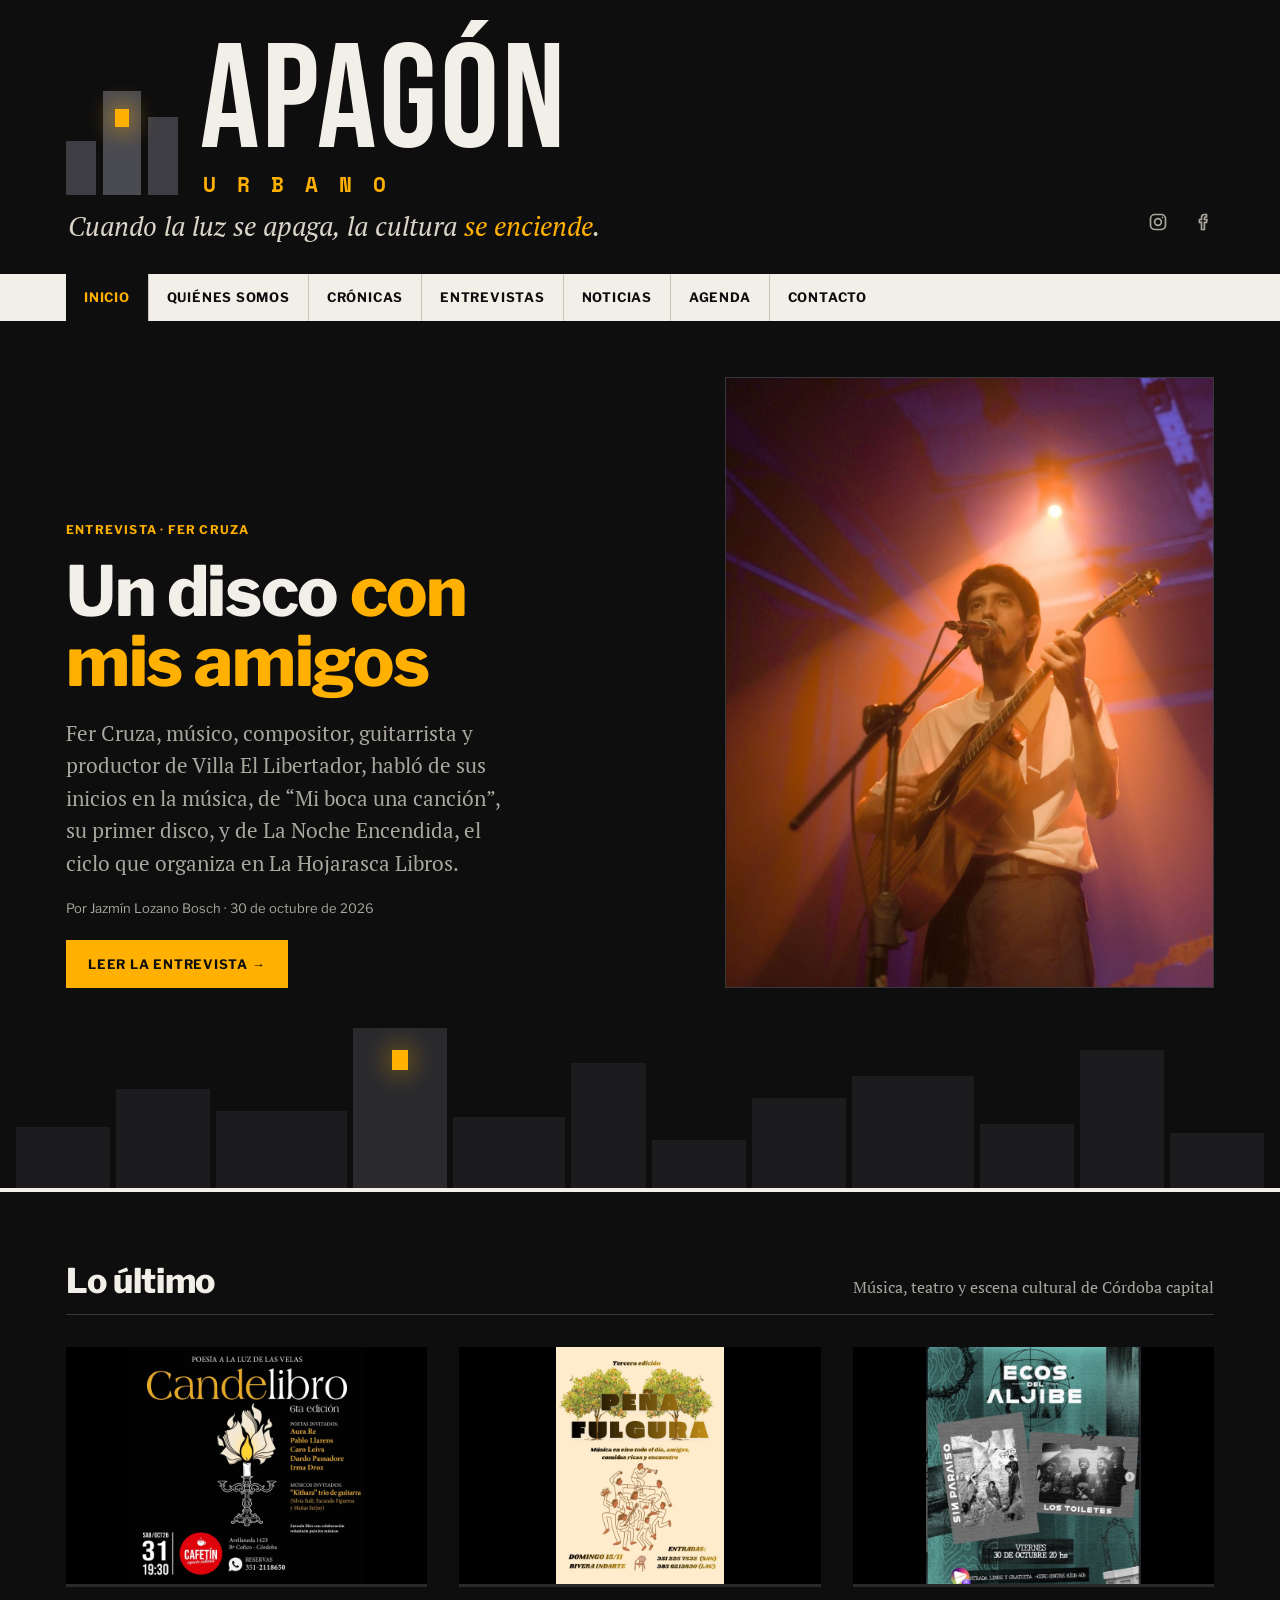
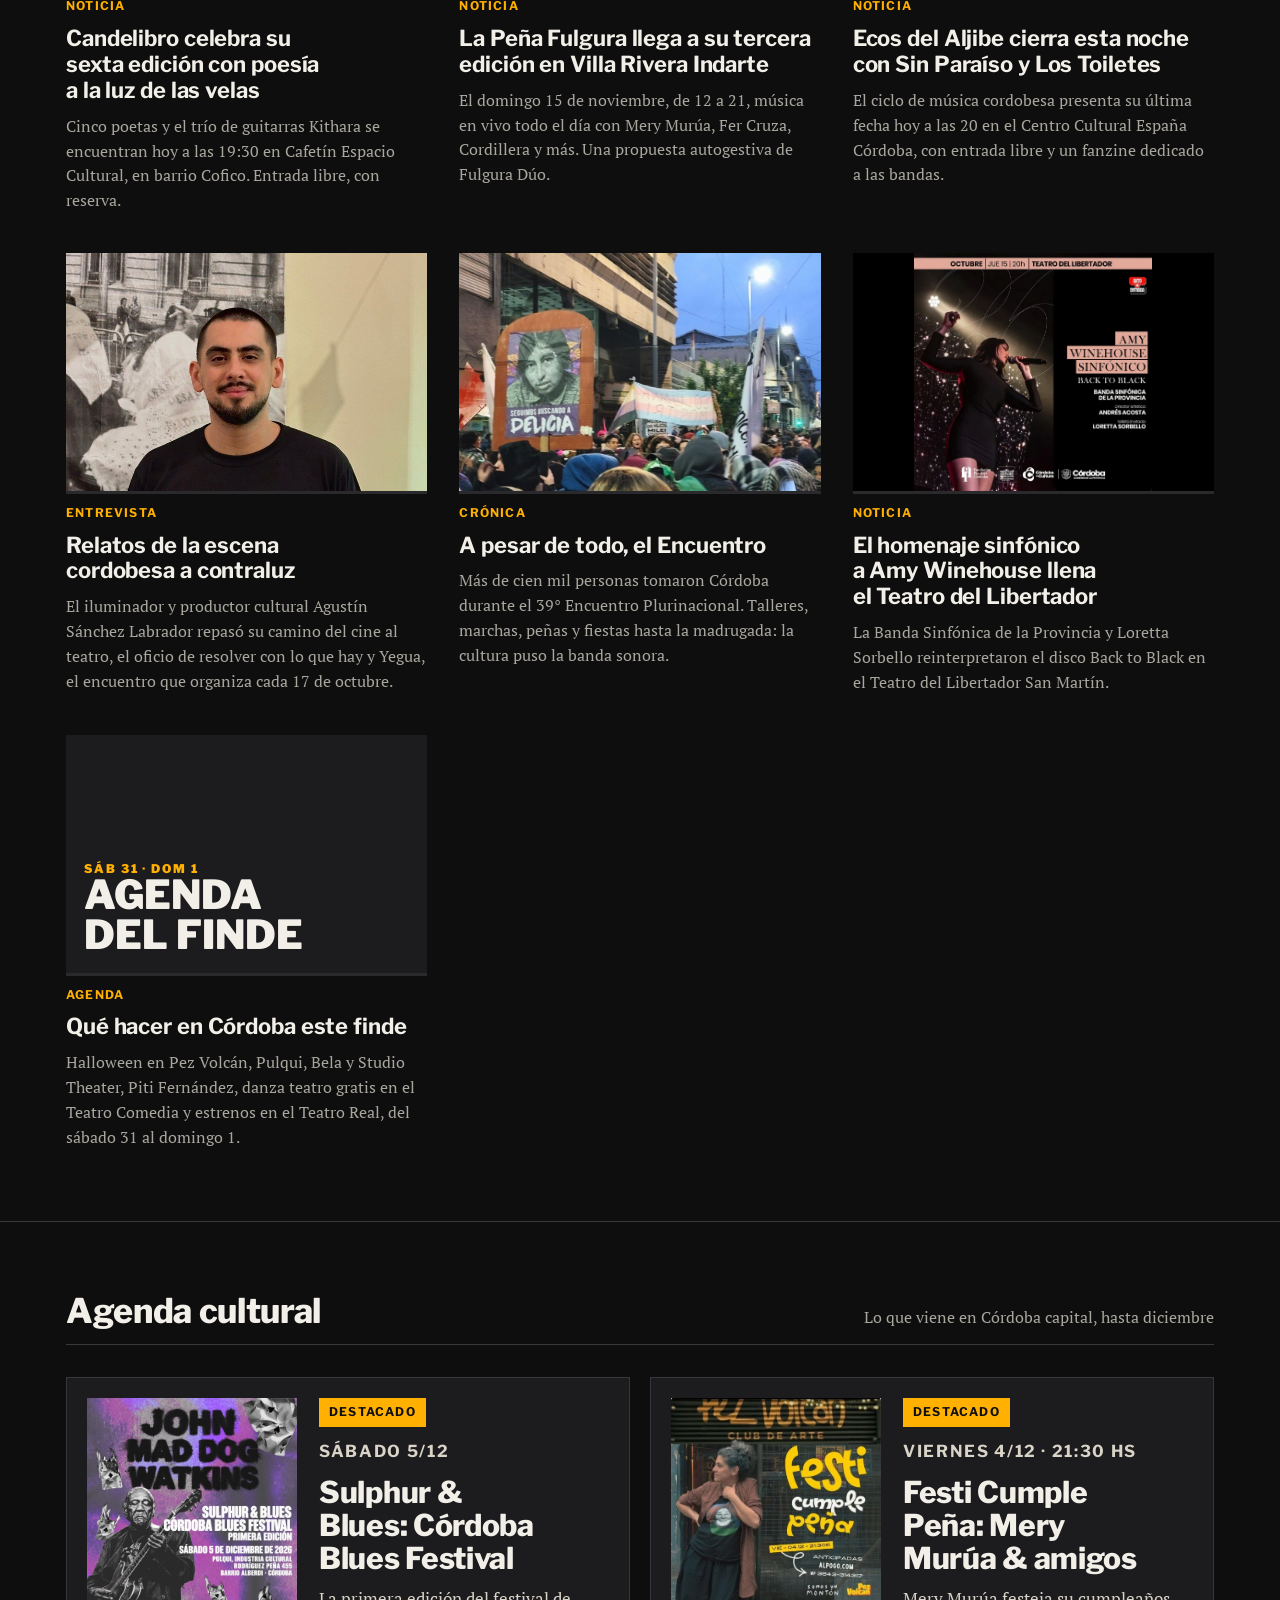
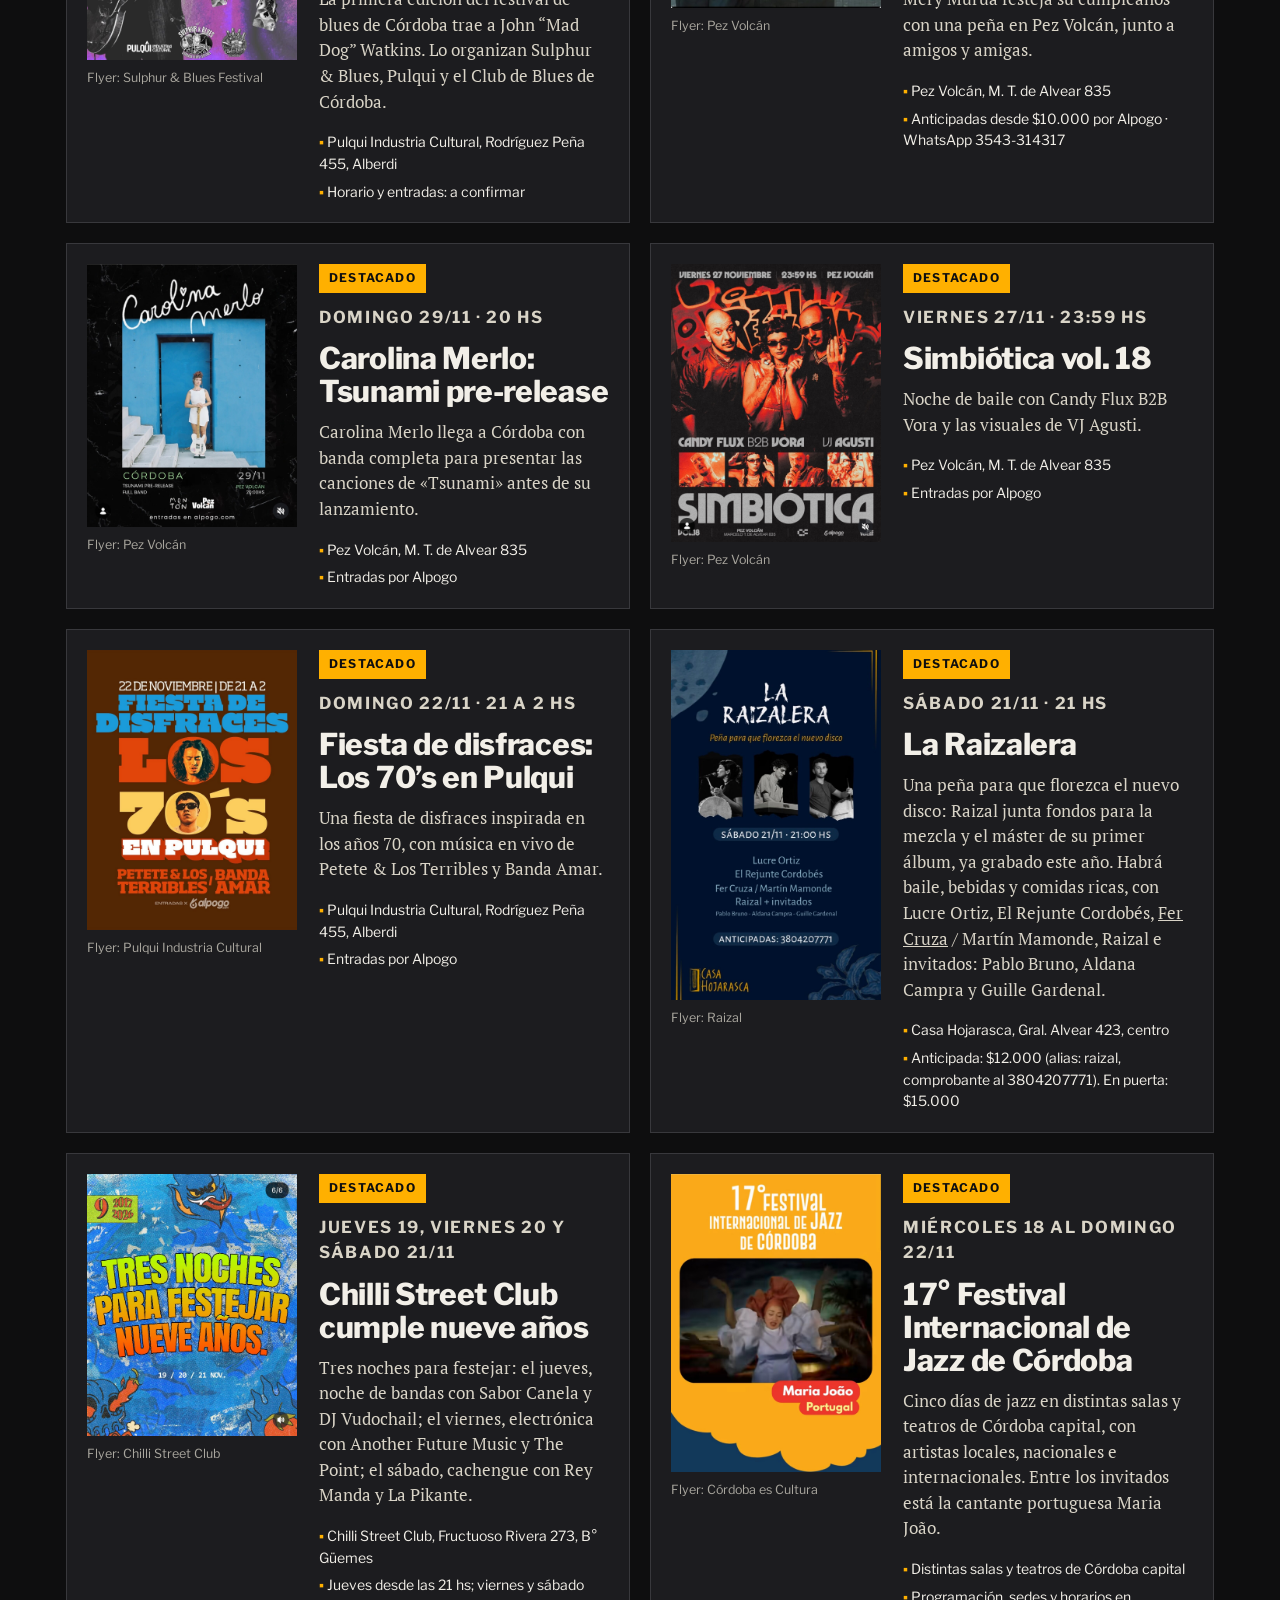
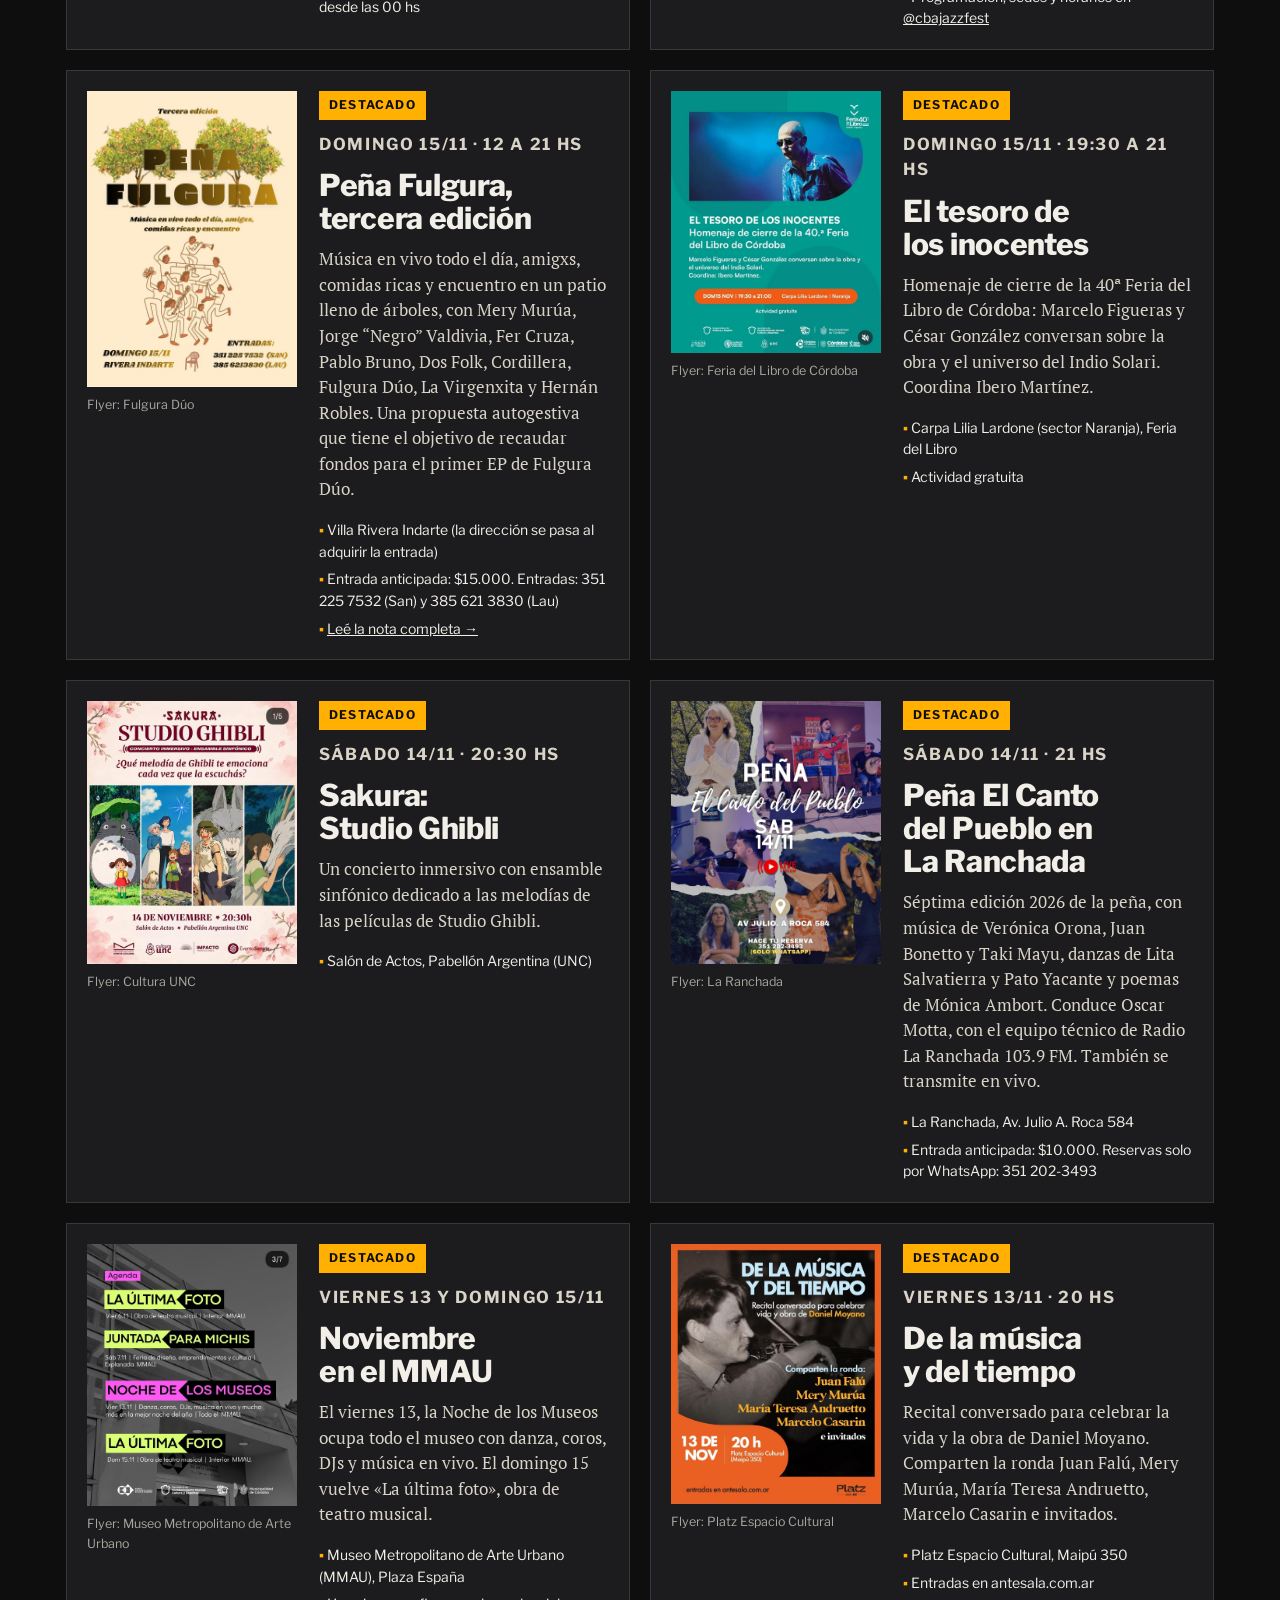
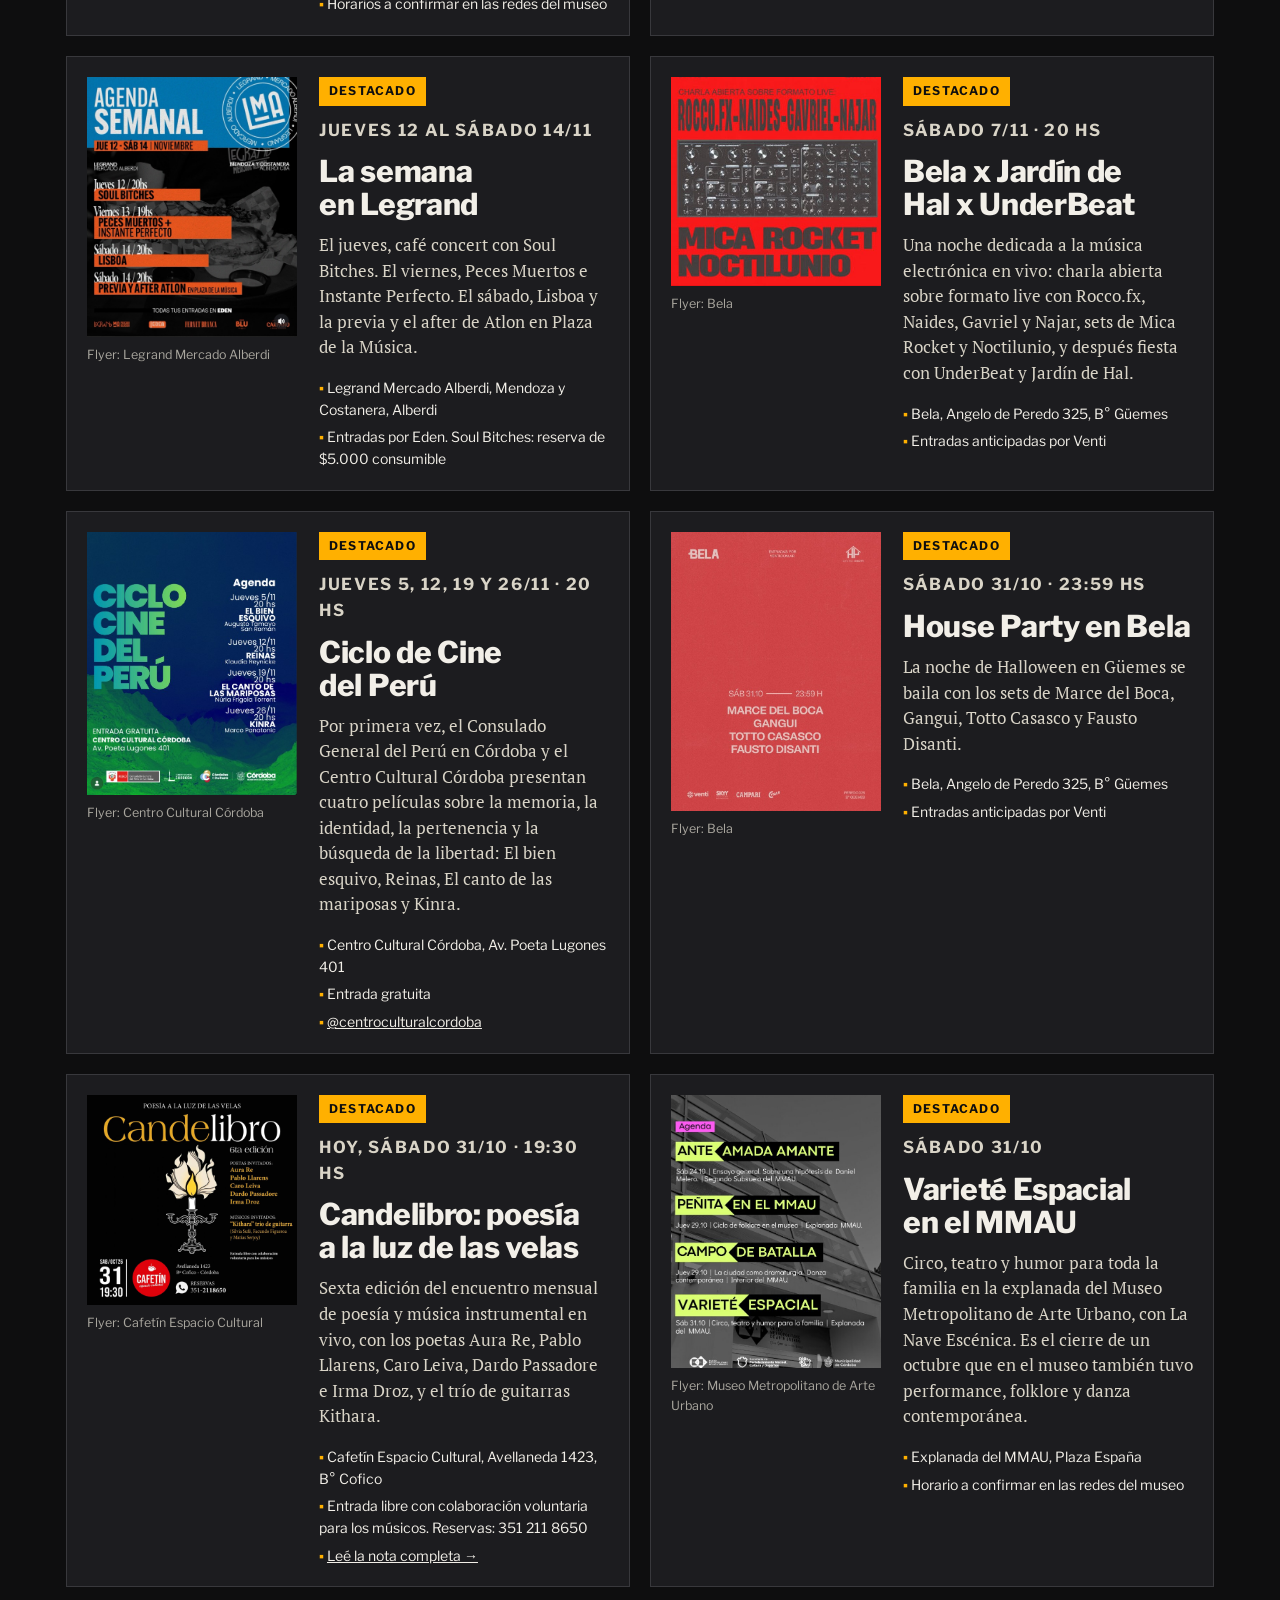
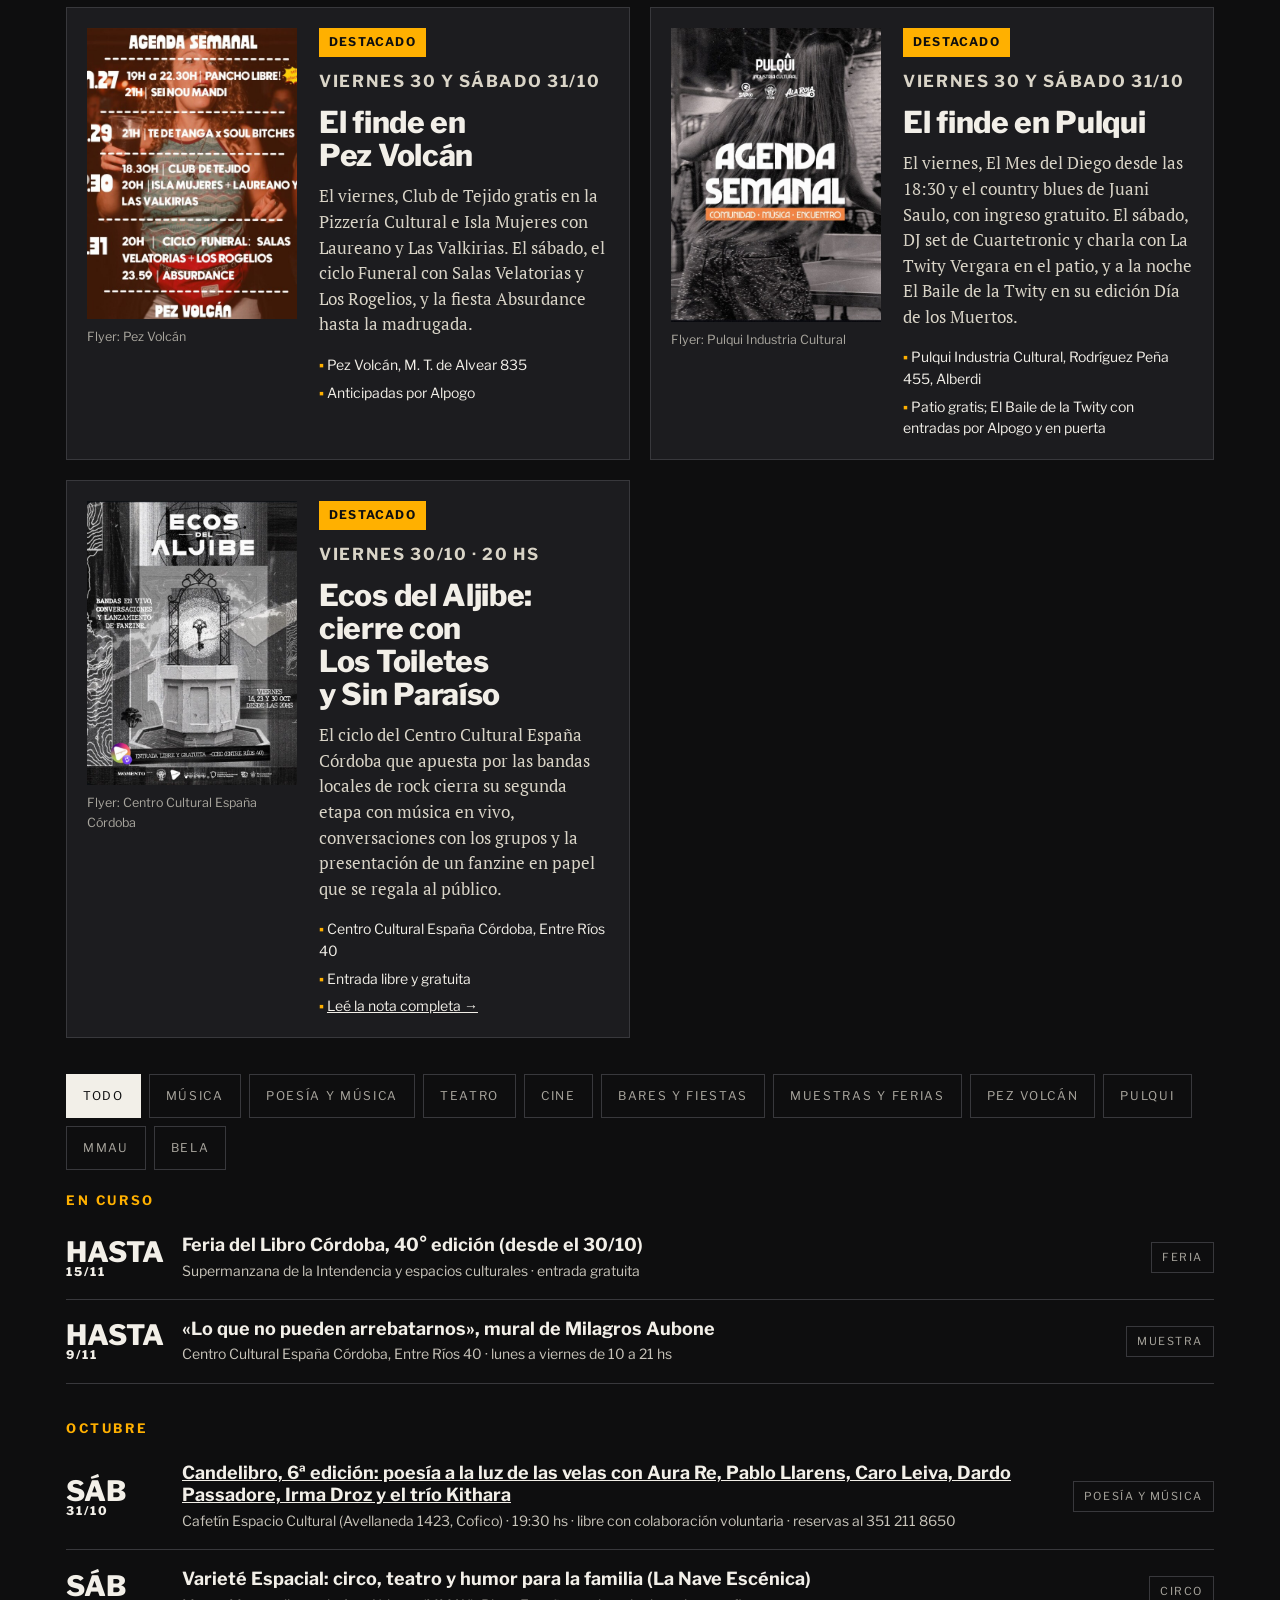
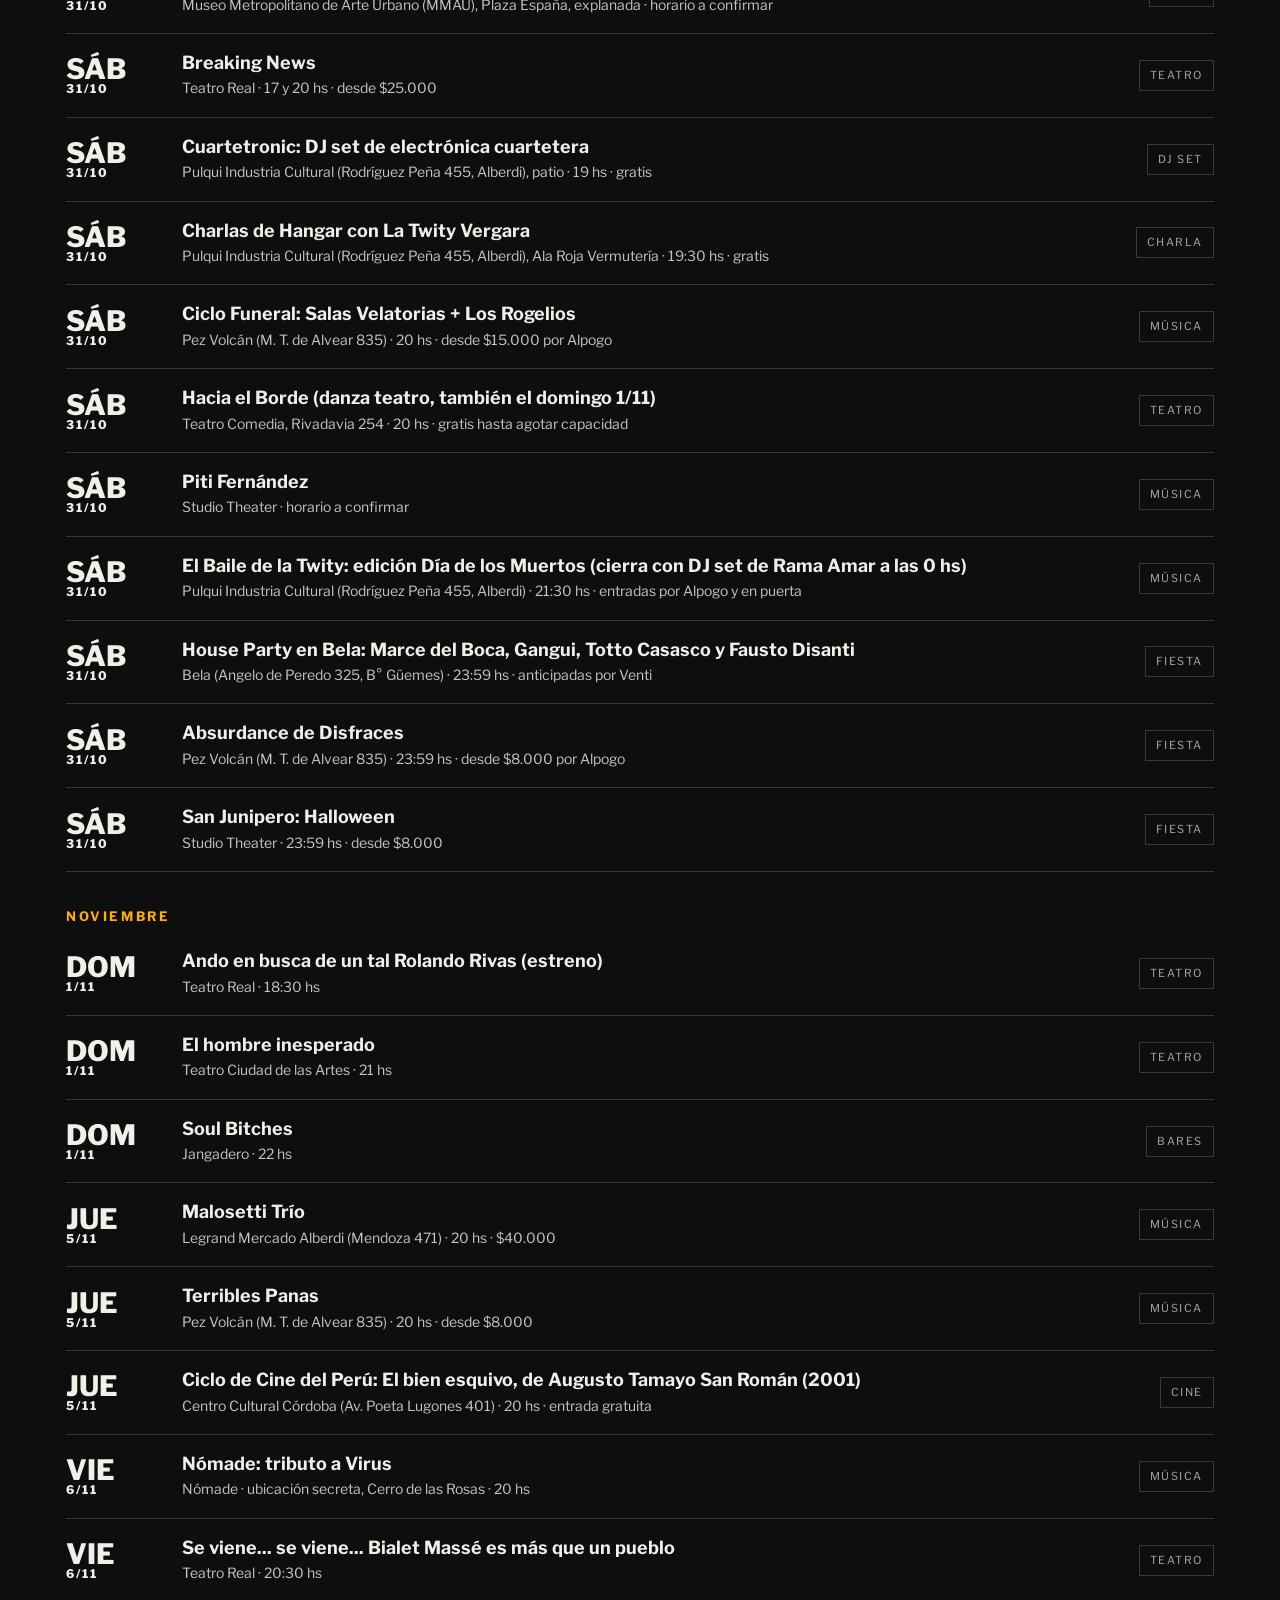
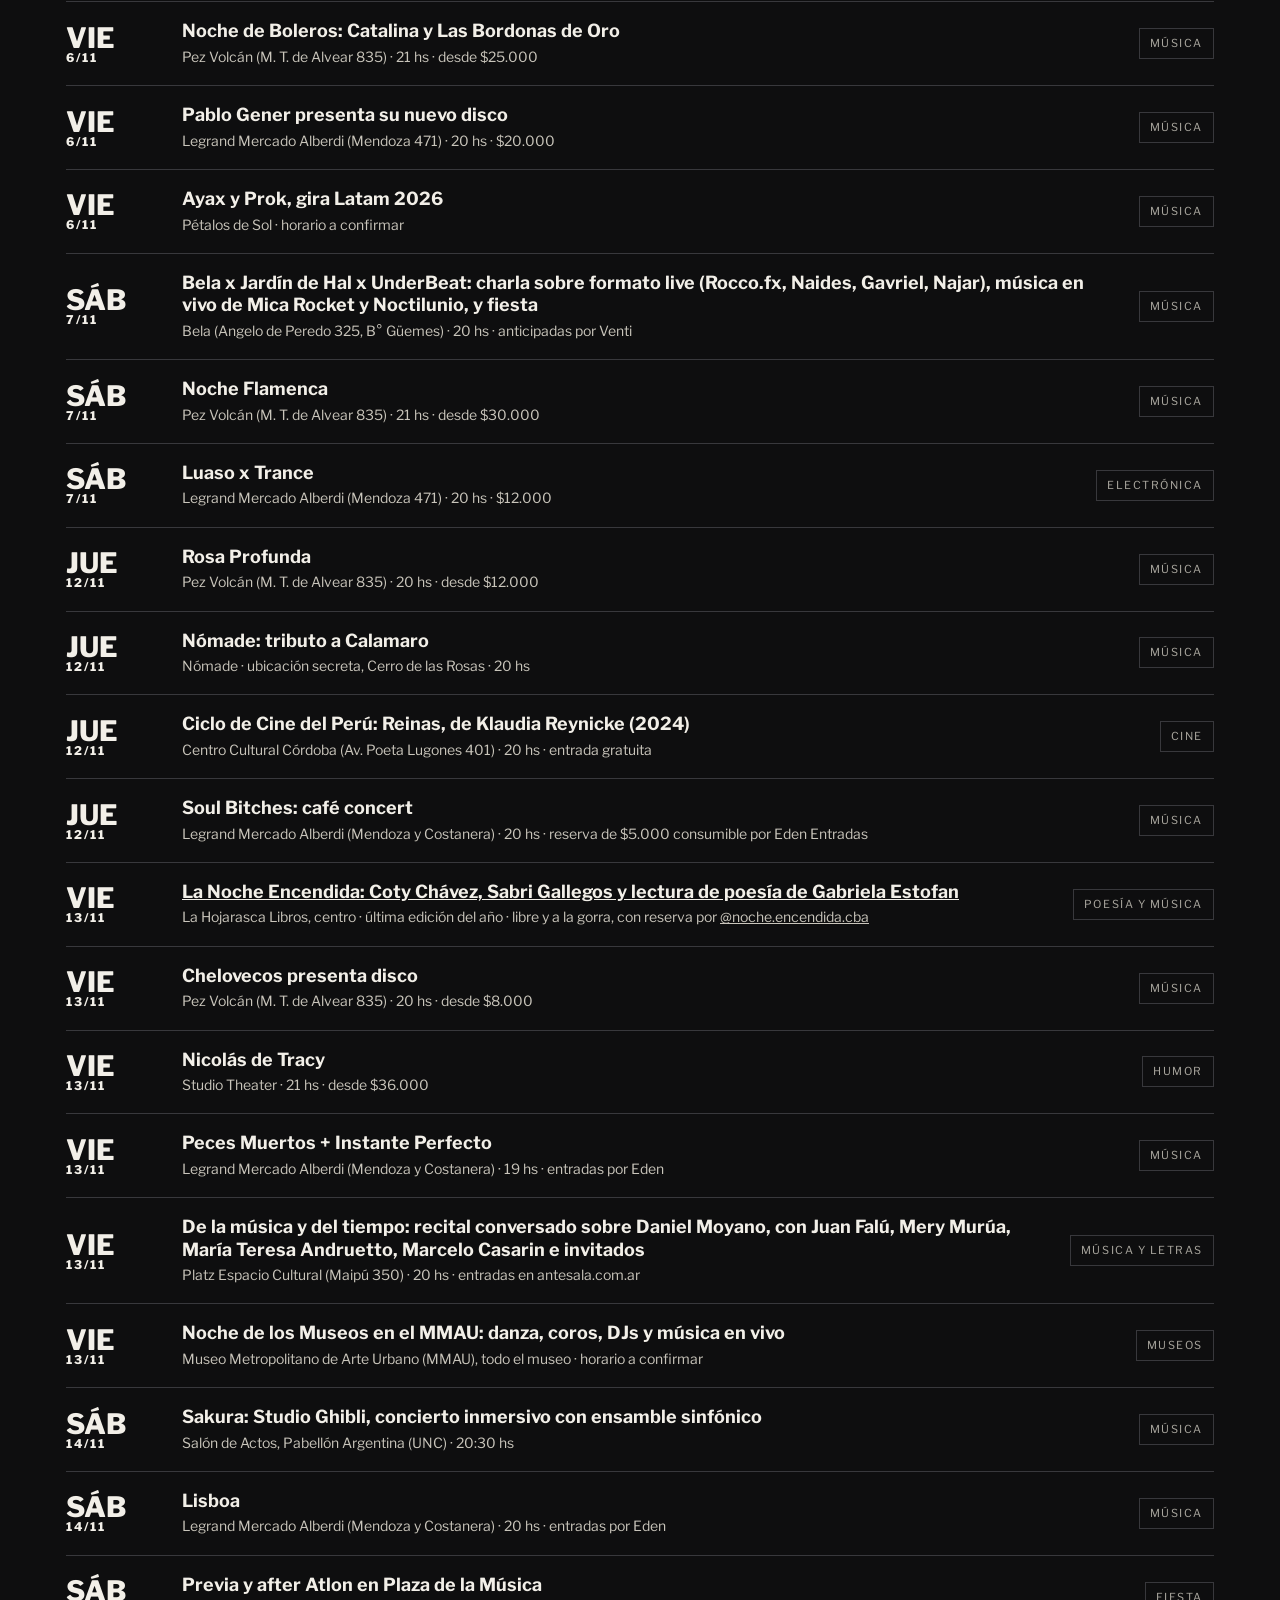
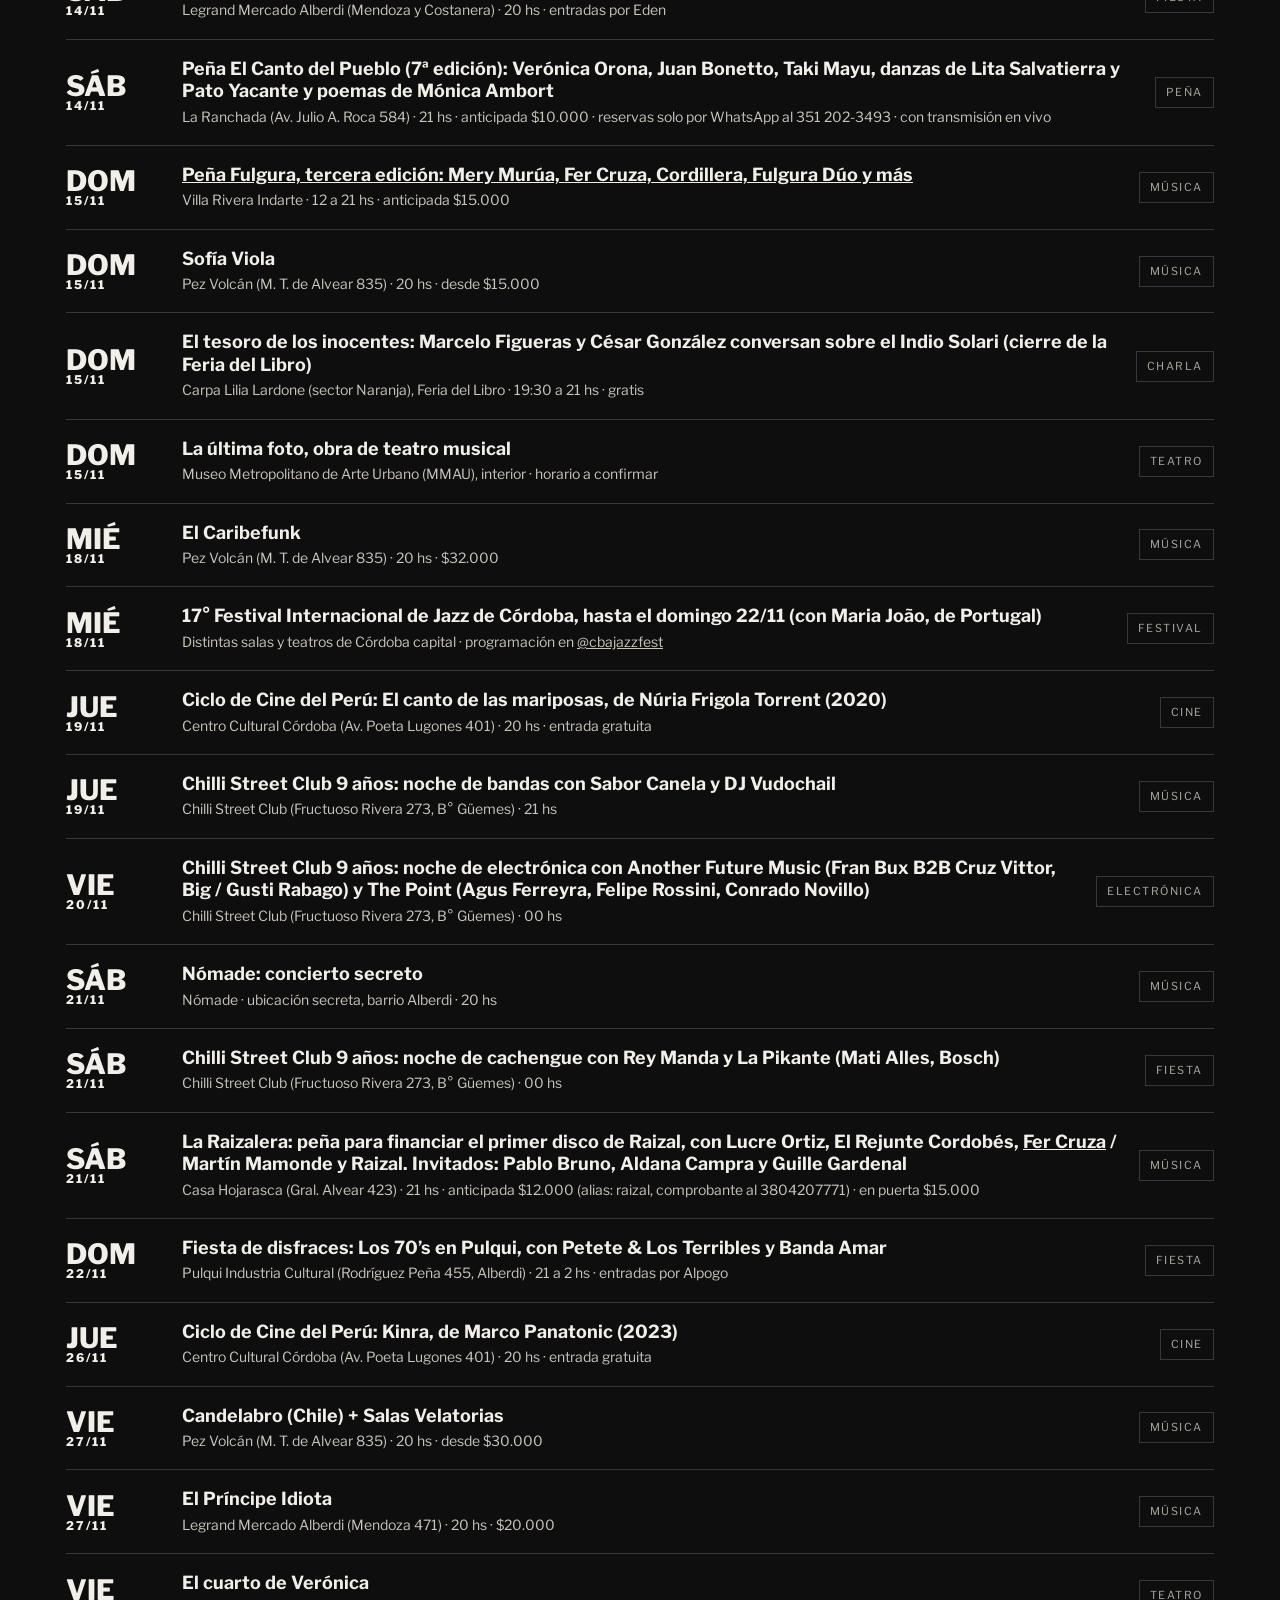
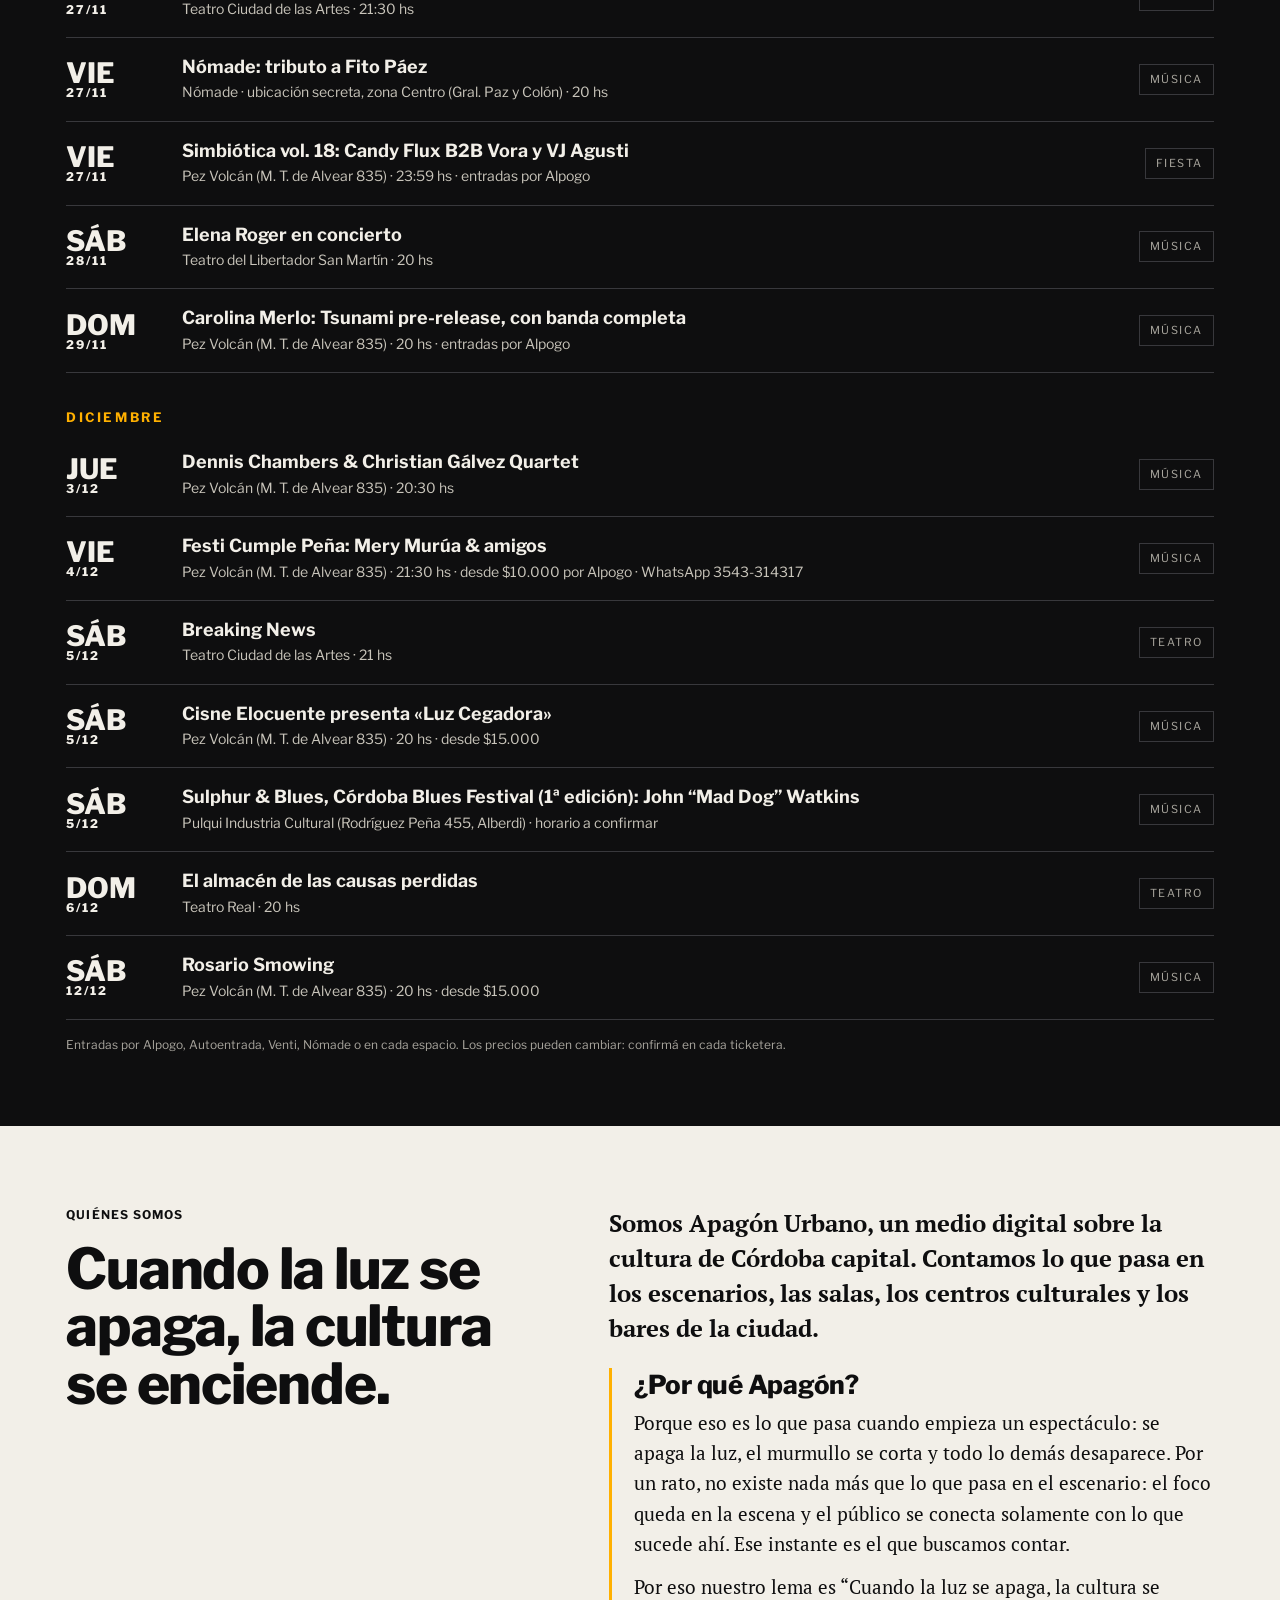
==== index.html @ 8856ebcb "Diseño original con la tipografía del diario (Libre Franklin y PT Serif) Co-Authored-By: Claude Opus" ====
<!doctype html>
<html lang="es">
<head>
<meta charset="utf-8">
<meta name="viewport" content="width=device-width, initial-scale=1, viewport-fit=cover">
<title>Apagón Urbano · Cultura de Córdoba</title>
<meta name="description" content="Apagón Urbano: medio digital sobre la cultura de Córdoba capital. Música, teatro, agenda cultural y crónicas.">
<link rel="icon" href="favicon.ico" sizes="any">
<link rel="icon" type="image/png" href="assets/icono.png">
<link rel="apple-touch-icon" href="assets/apple-touch-icon.png">
<meta property="og:url" content="https://apagonurbano.com.ar/">
<link rel="canonical" href="https://apagonurbano.com.ar/">
<meta property="og:type" content="website">
<meta property="og:site_name" content="Apagón Urbano">
<meta property="og:title" content="Apagón Urbano · Cultura de Córdoba">
<meta property="og:description" content="Apagón Urbano: medio digital sobre la cultura de Córdoba capital. Música, teatro, agenda cultural y crónicas.">
<meta property="og:image" content="https://apagonurbano.com.ar/assets/compartir.png">
<meta name="twitter:card" content="summary_large_image">
<link rel="preconnect" href="https://fonts.googleapis.com">
<link rel="preconnect" href="https://fonts.gstatic.com" crossorigin>
<link rel="stylesheet" href="https://fonts.googleapis.com/css2?family=Bebas+Neue&amp;family=Libre+Franklin:wght@400;600;700;800;900&amp;family=PT+Serif:ital,wght@0,400;0,700;1,400&amp;family=Space+Mono:wght@700&amp;display=swap">
<link rel="stylesheet" href="styles.css">
<link rel="stylesheet" href="tipografia.css">
</head>
<body>
<header class="masthead" id="apagon-urbano">
  <div class="wrap">
    <div class="mh-top">
      <div class="mh-marca">
        <a class="marca grande" href="index.html" aria-label="Apagón Urbano, ir a la portada">
          <span class="iso" aria-hidden="true"><span></span><span></span><span></span></span>
          <span class="marca-txt"><b>APAGÓN</b><small>URBANO</small></span>
        </a>
        <p class="lema">Cuando la luz se apaga, la cultura <em>se enciende</em>.</p>
      </div>
      <div class="mh-lado">
        <div class="redes">
        <a href="https://www.instagram.com/apagonurbano/" target="_blank" rel="noopener" aria-label="Instagram de Apagón Urbano"><svg aria-hidden="true" viewBox="0 0 24 24" width="20" height="20" fill="none" stroke="currentColor" stroke-width="2"><rect x="3" y="3" width="18" height="18" rx="5"></rect><circle cx="12" cy="12" r="4"></circle><circle cx="17.5" cy="6.5" r="1" fill="currentColor" stroke="none"></circle></svg></a>
        <a href="https://www.facebook.com/profile.php?id=61595985333077" target="_blank" rel="noopener" aria-label="Fanpage de Apagón Urbano en Facebook"><svg aria-hidden="true" viewBox="0 0 24 24" width="20" height="20" fill="none" stroke="currentColor" stroke-width="2"><path d="M15 3h-2.5A3.5 3.5 0 0 0 9 6.5V9H6.5v3.5H9V21h3.5v-8.5H15l.5-3.5h-3V7a1 1 0 0 1 1-1H15z"></path></svg></a>
      </div>
      </div>
    </div>
  </div>
</header>
<nav class="menu-barra" aria-label="Secciones">
  <div class="wrap">
    <ul>
      <li><a href="index.html" aria-current="page">Inicio</a></li>
      <li><a href="index.html#quienes-somos">Quiénes somos</a></li>
      <li><a href="cronicas.html">Crónicas</a></li>
      <li><a href="entrevistas.html">Entrevistas</a></li>
      <li><a href="noticias.html">Noticias</a></li>
      <li><a href="index.html#agenda">Agenda</a></li>
      <li><a href="index.html#contacto">Contacto</a></li>
    </ul>
  </div>
</nav>
<main>
  <section class="hero" id="inicio">
    <div class="wrap">
      <div>
        <span class="label kicker">Entrevista · Fer Cruza</span>
        <h1><a href="fer-cruza.html">Un disco <em>con mis amigos</em></a></h1>
        <p class="bajada">Fer Cruza, músico, compositor, guitarrista y productor de Villa El Libertador, habló de sus inicios en la música, de “Mi boca una canción”, su primer disco, y de La Noche Encendida, el ciclo que organiza en La Hojarasca Libros.</p>
        <p class="firma">Por Jazmín Lozano Bosch · 30 de octubre de 2026</p>
        <a class="btn" href="fer-cruza.html">Leer la entrevista →</a>
      </div>
      <a href="fer-cruza.html" aria-label="Leer la entrevista a Fer Cruza"><img class="foto" src="assets/fotos/fer-cruza-vivo.jpg" alt="Fer Cruza canta y toca la guitarra en vivo, bajo una luz cálida."></a>
    </div>
    <div class="skyline" aria-hidden="true">
      <i style="height:38%"></i><i style="height:62%"></i><i style="height:48%; flex:1.4"></i><i class="on" style="height:100%"></i><i style="height:44%; flex:1.2"></i><i style="height:78%; flex:.8"></i><i style="height:30%"></i><i style="height:56%"></i><i style="height:70%; flex:1.3"></i><i style="height:40%"></i><i style="height:86%; flex:.9"></i><i style="height:34%"></i>
    </div>
  </section>

  <section class="bloque" id="notas">
    <div class="wrap">
      <div class="encabezado">
        <h2>Lo último</h2>
        <p>Música, teatro y escena cultural de Córdoba capital</p>
      </div>
      <div class="notas">
<a class="nota" href="candelibro.html">
  <img class="img entera" src="assets/flyers/candelibro.jpg" alt="" loading="lazy">
  <span class="label seccion">Noticia</span>
  <h3>Candelibro celebra su sexta edición con poesía a la luz de las velas</h3>
  <p>Cinco poetas y el trío de guitarras Kithara se encuentran hoy a las 19:30 en Cafetín Espacio Cultural, en barrio Cofico. Entrada libre, con reserva.</p>
</a>
<a class="nota" href="pena-fulgura.html">
  <img class="img entera" src="assets/flyers/pena-fulgura.jpg" alt="" loading="lazy">
  <span class="label seccion">Noticia</span>
  <h3>La Peña Fulgura llega a su tercera edición en Villa Rivera Indarte</h3>
  <p>El domingo 15 de noviembre, de 12 a 21, música en vivo todo el día con Mery Murúa, Fer Cruza, Cordillera y más. Una propuesta autogestiva de Fulgura Dúo.</p>
</a>
<a class="nota" href="ecos-del-aljibe-cierre.html">
  <img class="img entera" src="assets/flyers/ecos-del-aljibe-cierre.jpg" alt="" loading="lazy">
  <span class="label seccion">Noticia</span>
  <h3>Ecos del Aljibe cierra esta noche con Sin Paraíso y Los Toiletes</h3>
  <p>El ciclo de música cordobesa presenta su última fecha hoy a las 20 en el Centro Cultural España Córdoba, con entrada libre y un fanzine dedicado a las bandas.</p>
</a>
<a class="nota" href="agustin-sanchez-labrador.html">
  <img class="img" src="assets/fotos/agustin-carena.jpg" alt="" loading="lazy">
  <span class="label seccion">Entrevista</span>
  <h3>Relatos de la escena cordobesa a contraluz</h3>
  <p>El iluminador y productor cultural Agustín Sánchez Labrador repasó su camino del cine al teatro, el oficio de resolver con lo que hay y Yegua, el encuentro que organiza cada 17 de octubre.</p>
</a>
<a class="nota" href="encuentro-plurinacional.html">
  <img class="img" src="assets/fotos/encuentro-delicia.jpg" alt="" loading="lazy">
  <span class="label seccion">Crónica</span>
  <h3>A pesar de todo, el Encuentro</h3>
  <p>Más de cien mil personas tomaron Córdoba durante el 39° Encuentro Plurinacional. Talleres, marchas, peñas y fiestas hasta la madrugada: la cultura puso la banda sonora.</p>
</a>
<a class="nota" href="amy-winehouse-sinfonico.html">
  <img class="img entera" src="assets/fotos/amy-flyer.jpg" alt="" loading="lazy">
  <span class="label seccion">Noticia</span>
  <h3>El homenaje sinfónico a Amy Winehouse llena el Teatro del Libertador</h3>
  <p>La Banda Sinfónica de la Provincia y Loretta Sorbello reinterpretaron el disco Back to Black en el Teatro del Libertador San Martín.</p>
</a>
        <a class="nota" href="#agenda">
          <div class="img img-agenda" aria-hidden="true"><span>SÁB 31 · DOM 1</span>AGENDA<br>DEL FINDE</div>
          <span class="label seccion">Agenda</span>
          <h3>Qué hacer en Córdoba este finde</h3>
          <p>Halloween en Pez Volcán, Pulqui, Bela y Studio Theater, Piti Fernández, danza teatro gratis en el Teatro Comedia y estrenos en el Teatro Real, del sábado 31 al domingo 1.</p>
        </a>
      </div>
    </div>
  </section>

  <section class="bloque" id="agenda" style="border-top:1px solid var(--linea)">
    <div class="wrap">
      <div class="encabezado">
        <h2>Agenda cultural</h2>
        <p>Lo que viene en Córdoba capital, hasta diciembre</p>
      </div>
      <div class="destacados">
      <article class="dest-agenda">
        <figure><img src="assets/flyers/sulphur-blues-05-12.jpg" alt="Flyer del Sulphur &amp; Blues Córdoba Blues Festival: John “Mad Dog” Watkins con su guitarra, sábado 5 de diciembre en Pulqui" loading="lazy"><figcaption>Flyer: Sulphur &amp; Blues Festival</figcaption></figure>
        <div class="dest-txt">
          <span class="label tipo">Destacado</span>
          <p class="dest-cuando">Sábado 5/12</p>
          <h3>Sulphur &amp; Blues: Córdoba Blues Festival</h3>
          <p>La primera edición del festival de blues de Córdoba trae a John “Mad Dog” Watkins. Lo organizan Sulphur &amp; Blues, Pulqui y el Club de Blues de Córdoba.</p>
          <ul class="dest-datos"><li>Pulqui Industria Cultural, Rodríguez Peña 455, Alberdi</li><li>Horario y entradas: a confirmar</li></ul>
        </div>
      </article>
      <article class="dest-agenda">
        <figure><img src="assets/flyers/festi-cumple-pena-04-12.jpg" alt="Flyer de la Festi Cumple Peña de Mery Murúa frente a la persiana de Pez Volcán, viernes 4/12 a las 21:30" loading="lazy"><figcaption>Flyer: Pez Volcán</figcaption></figure>
        <div class="dest-txt">
          <span class="label tipo">Destacado</span>
          <p class="dest-cuando">Viernes 4/12 · 21:30 hs</p>
          <h3>Festi Cumple Peña: Mery Murúa &amp; amigos</h3>
          <p>Mery Murúa festeja su cumpleaños con una peña en Pez Volcán, junto a amigos y amigas.</p>
          <ul class="dest-datos"><li>Pez Volcán, M. T. de Alvear 835</li><li>Anticipadas desde $10.000 por Alpogo · WhatsApp 3543-314317</li></ul>
        </div>
      </article>
      <article class="dest-agenda">
        <figure><img src="assets/flyers/carolina-merlo-29-11.jpg" alt="Flyer de Carolina Merlo con una guitarra frente a una puerta celeste: Tsunami pre-release, 29/11 en Pez Volcán" loading="lazy"><figcaption>Flyer: Pez Volcán</figcaption></figure>
        <div class="dest-txt">
          <span class="label tipo">Destacado</span>
          <p class="dest-cuando">Domingo 29/11 · 20 hs</p>
          <h3>Carolina Merlo: Tsunami pre-release</h3>
          <p>Carolina Merlo llega a Córdoba con banda completa para presentar las canciones de «Tsunami» antes de su lanzamiento.</p>
          <ul class="dest-datos"><li>Pez Volcán, M. T. de Alvear 835</li><li>Entradas por Alpogo</li></ul>
        </div>
      </article>
      <article class="dest-agenda">
        <figure><img src="assets/flyers/simbiotica-27-11.jpg" alt="Flyer de Simbiótica vol. 18 con Candy Flux, Vora y VJ Agusti, viernes 27 de noviembre a las 23:59 en Pez Volcán" loading="lazy"><figcaption>Flyer: Pez Volcán</figcaption></figure>
        <div class="dest-txt">
          <span class="label tipo">Destacado</span>
          <p class="dest-cuando">Viernes 27/11 · 23:59 hs</p>
          <h3>Simbiótica vol. 18</h3>
          <p>Noche de baile con Candy Flux B2B Vora y las visuales de VJ Agusti.</p>
          <ul class="dest-datos"><li>Pez Volcán, M. T. de Alvear 835</li><li>Entradas por Alpogo</li></ul>
        </div>
      </article>
      <article class="dest-agenda">
        <figure><img src="assets/flyers/pulqui-disfraces-22-11.jpg" alt="Flyer de la fiesta de disfraces Los 70’s en Pulqui, 22 de noviembre de 21 a 2, con Petete &amp; Los Terribles y Banda Amar" loading="lazy"><figcaption>Flyer: Pulqui Industria Cultural</figcaption></figure>
        <div class="dest-txt">
          <span class="label tipo">Destacado</span>
          <p class="dest-cuando">Domingo 22/11 · 21 a 2 hs</p>
          <h3>Fiesta de disfraces: Los 70’s en Pulqui</h3>
          <p>Una fiesta de disfraces inspirada en los años 70, con música en vivo de Petete &amp; Los Terribles y Banda Amar.</p>
          <ul class="dest-datos"><li>Pulqui Industria Cultural, Rodríguez Peña 455, Alberdi</li><li>Entradas por Alpogo</li></ul>
        </div>
      </article>
      <article class="dest-agenda">
        <figure><img src="assets/flyers/la-raizalera-21-11.jpg" alt="Flyer de La Raizalera, peña para que florezca el nuevo disco de Raizal: sábado 21/11 a las 21 en Casa Hojarasca" loading="lazy"><figcaption>Flyer: Raizal</figcaption></figure>
        <div class="dest-txt">
          <span class="label tipo">Destacado</span>
          <p class="dest-cuando">Sábado 21/11 · 21 hs</p>
          <h3>La Raizalera</h3>
          <p>Una peña para que florezca el nuevo disco: Raizal junta fondos para la mezcla y el máster de su primer álbum, ya grabado este año. Habrá baile, bebidas y comidas ricas, con Lucre Ortiz, El Rejunte Cordobés, <a href="fer-cruza.html">Fer Cruza</a> / Martín Mamonde, Raizal e invitados: Pablo Bruno, Aldana Campra y Guille Gardenal.</p>
          <ul class="dest-datos"><li>Casa Hojarasca, Gral. Alvear 423, centro</li><li>Anticipada: $12.000 (alias: raizal, comprobante al 3804207771). En puerta: $15.000</li></ul>
        </div>
      </article>
      <article class="dest-agenda">
        <figure><img src="assets/flyers/chilli-9-anios.jpg" alt="Flyer de Chilli Street Club: tres noches para festejar nueve años, 19, 20 y 21 de noviembre" loading="lazy"><figcaption>Flyer: Chilli Street Club</figcaption></figure>
        <div class="dest-txt">
          <span class="label tipo">Destacado</span>
          <p class="dest-cuando">Jueves 19, viernes 20 y sábado 21/11</p>
          <h3>Chilli Street Club cumple nueve años</h3>
          <p>Tres noches para festejar: el jueves, noche de bandas con Sabor Canela y DJ Vudochail; el viernes, electrónica con Another Future Music y The Point; el sábado, cachengue con Rey Manda y La Pikante.</p>
          <ul class="dest-datos"><li>Chilli Street Club, Fructuoso Rivera 273, B° Güemes</li><li>Jueves desde las 21 hs; viernes y sábado desde las 00 hs</li></ul>
        </div>
      </article>
      <article class="dest-agenda">
        <figure><img src="assets/flyers/festival-jazz-cordoba-2026.jpg" alt="Flyer del 17° Festival Internacional de Jazz de Córdoba con la cantante portuguesa Maria João" loading="lazy"><figcaption>Flyer: Córdoba es Cultura</figcaption></figure>
        <div class="dest-txt">
          <span class="label tipo">Destacado</span>
          <p class="dest-cuando">Miércoles 18 al domingo 22/11</p>
          <h3>17° Festival Internacional de Jazz de Córdoba</h3>
          <p>Cinco días de jazz en distintas salas y teatros de Córdoba capital, con artistas locales, nacionales e internacionales. Entre los invitados está la cantante portuguesa Maria João.</p>
          <ul class="dest-datos"><li>Distintas salas y teatros de Córdoba capital</li><li>Programación, sedes y horarios en <a href="https://www.instagram.com/cbajazzfest/" target="_blank" rel="noopener">@cbajazzfest</a></li></ul>
        </div>
      </article>
      <article class="dest-agenda">
        <figure><img src="assets/flyers/pena-fulgura.jpg" alt="Flyer de la tercera edición de la Peña Fulgura: dos árboles de naranjas, un grupo de músicos dibujados y los datos del domingo 15/11 en Rivera Indarte." loading="lazy"><figcaption>Flyer: Fulgura Dúo</figcaption></figure>
        <div class="dest-txt">
          <span class="label tipo">Destacado</span>
          <p class="dest-cuando">Domingo 15/11 · 12 a 21 hs</p>
          <h3>Peña Fulgura, tercera edición</h3>
          <p>Música en vivo todo el día, amigxs, comidas ricas y encuentro en un patio lleno de árboles, con Mery Murúa, Jorge “Negro” Valdivia, Fer Cruza, Pablo Bruno, Dos Folk, Cordillera, Fulgura Dúo, La Virgenxita y Hernán Robles. Una propuesta autogestiva que tiene el objetivo de recaudar fondos para el primer EP de Fulgura Dúo.</p>
          <ul class="dest-datos"><li>Villa Rivera Indarte (la dirección se pasa al adquirir la entrada)</li><li>Entrada anticipada: $15.000. Entradas: 351 225 7532 (San) y 385 621 3830 (Lau)</li><li><a href="pena-fulgura.html">Leé la nota completa →</a></li></ul>
        </div>
      </article>
      <article class="dest-agenda">
        <figure><img src="assets/flyers/tesoro-inocentes-15-11.jpg" alt="Flyer de El tesoro de los inocentes, homenaje de cierre de la 40ª Feria del Libro de Córdoba, domingo 15 de noviembre de 19:30 a 21" loading="lazy"><figcaption>Flyer: Feria del Libro de Córdoba</figcaption></figure>
        <div class="dest-txt">
          <span class="label tipo">Destacado</span>
          <p class="dest-cuando">Domingo 15/11 · 19:30 a 21 hs</p>
          <h3>El tesoro de los inocentes</h3>
          <p>Homenaje de cierre de la 40ª Feria del Libro de Córdoba: Marcelo Figueras y César González conversan sobre la obra y el universo del Indio Solari. Coordina Ibero Martínez.</p>
          <ul class="dest-datos"><li>Carpa Lilia Lardone (sector Naranja), Feria del Libro</li><li>Actividad gratuita</li></ul>
        </div>
      </article>
      <article class="dest-agenda">
        <figure><img src="assets/flyers/sakura-ghibli-14-11.jpg" alt="Flyer de Sakura Studio Ghibli, concierto inmersivo con ensamble sinfónico, 14 de noviembre a las 20:30 en el Pabellón Argentina" loading="lazy"><figcaption>Flyer: Cultura UNC</figcaption></figure>
        <div class="dest-txt">
          <span class="label tipo">Destacado</span>
          <p class="dest-cuando">Sábado 14/11 · 20:30 hs</p>
          <h3>Sakura: Studio Ghibli</h3>
          <p>Un concierto inmersivo con ensamble sinfónico dedicado a las melodías de las películas de Studio Ghibli.</p>
          <ul class="dest-datos"><li>Salón de Actos, Pabellón Argentina (UNC)</li></ul>
        </div>
      </article>
      <article class="dest-agenda">
        <figure><img src="assets/flyers/pena-canto-del-pueblo-14-11.jpg" alt="Flyer de la Peña El Canto del Pueblo: músicos, bailarines y la fecha, sábado 14/11, en Av. Julio A. Roca 584" loading="lazy"><figcaption>Flyer: La Ranchada</figcaption></figure>
        <div class="dest-txt">
          <span class="label tipo">Destacado</span>
          <p class="dest-cuando">Sábado 14/11 · 21 hs</p>
          <h3>Peña El Canto del Pueblo en La Ranchada</h3>
          <p>Séptima edición 2026 de la peña, con música de Verónica Orona, Juan Bonetto y Taki Mayu, danzas de Lita Salvatierra y Pato Yacante y poemas de Mónica Ambort. Conduce Oscar Motta, con el equipo técnico de Radio La Ranchada 103.9 FM. También se transmite en vivo.</p>
          <ul class="dest-datos"><li>La Ranchada, Av. Julio A. Roca 584</li><li>Entrada anticipada: $10.000. Reservas solo por WhatsApp: 351 202-3493</li></ul>
        </div>
      </article>
      <article class="dest-agenda">
        <figure><img src="assets/flyers/mmau-agenda-noviembre.jpg" alt="Agenda de noviembre del MMAU: La última foto, Juntada para michis y Noche de los Museos" loading="lazy"><figcaption>Flyer: Museo Metropolitano de Arte Urbano</figcaption></figure>
        <div class="dest-txt">
          <span class="label tipo">Destacado</span>
          <p class="dest-cuando">Viernes 13 y domingo 15/11</p>
          <h3>Noviembre en el MMAU</h3>
          <p>El viernes 13, la Noche de los Museos ocupa todo el museo con danza, coros, DJs y música en vivo. El domingo 15 vuelve «La última foto», obra de teatro musical.</p>
          <ul class="dest-datos"><li>Museo Metropolitano de Arte Urbano (MMAU), Plaza España</li><li>Horarios a confirmar en las redes del museo</li></ul>
        </div>
      </article>
      <article class="dest-agenda">
        <figure><img src="assets/flyers/de-la-musica-y-del-tiempo-13-11.jpg" alt="Flyer de De la música y del tiempo, recital conversado sobre Daniel Moyano, 13 de noviembre a las 20 en Platz Espacio Cultural" loading="lazy"><figcaption>Flyer: Platz Espacio Cultural</figcaption></figure>
        <div class="dest-txt">
          <span class="label tipo">Destacado</span>
          <p class="dest-cuando">Viernes 13/11 · 20 hs</p>
          <h3>De la música y del tiempo</h3>
          <p>Recital conversado para celebrar la vida y la obra de Daniel Moyano. Comparten la ronda Juan Falú, Mery Murúa, María Teresa Andruetto, Marcelo Casarin e invitados.</p>
          <ul class="dest-datos"><li>Platz Espacio Cultural, Maipú 350</li><li>Entradas en antesala.com.ar</li></ul>
        </div>
      </article>
      <article class="dest-agenda">
        <figure><img src="assets/flyers/legrand-semana-12-11.jpg" alt="Agenda semanal de Legrand Mercado Alberdi del jueves 12 al sábado 14 de noviembre" loading="lazy"><figcaption>Flyer: Legrand Mercado Alberdi</figcaption></figure>
        <div class="dest-txt">
          <span class="label tipo">Destacado</span>
          <p class="dest-cuando">Jueves 12 al sábado 14/11</p>
          <h3>La semana en Legrand</h3>
          <p>El jueves, café concert con Soul Bitches. El viernes, Peces Muertos e Instante Perfecto. El sábado, Lisboa y la previa y el after de Atlon en Plaza de la Música.</p>
          <ul class="dest-datos"><li>Legrand Mercado Alberdi, Mendoza y Costanera, Alberdi</li><li>Entradas por Eden. Soul Bitches: reserva de $5.000 consumible</li></ul>
        </div>
      </article>
      <article class="dest-agenda">
        <figure><img src="assets/flyers/bela-07-11.jpg" alt="Flyer de Bela: charla abierta sobre formato live con Rocco.fx, Naides, Gavriel y Najar, y música de Mica Rocket y Noctilunio" loading="lazy"><figcaption>Flyer: Bela</figcaption></figure>
        <div class="dest-txt">
          <span class="label tipo">Destacado</span>
          <p class="dest-cuando">Sábado 7/11 · 20 hs</p>
          <h3>Bela x Jardín de Hal x UnderBeat</h3>
          <p>Una noche dedicada a la música electrónica en vivo: charla abierta sobre formato live con Rocco.fx, Naides, Gavriel y Najar, sets de Mica Rocket y Noctilunio, y después fiesta con UnderBeat y Jardín de Hal.</p>
          <ul class="dest-datos"><li>Bela, Angelo de Peredo 325, B° Güemes</li><li>Entradas anticipadas por Venti</li></ul>
        </div>
      </article>
      <article class="dest-agenda">
        <figure><img src="assets/flyers/ciclo-cine-peru.jpg" alt="Flyer del Ciclo Cine del Perú en el Centro Cultural Córdoba, con las cuatro películas de los jueves de noviembre a las 20 hs." loading="lazy"><figcaption>Flyer: Centro Cultural Córdoba</figcaption></figure>
        <div class="dest-txt">
          <span class="label tipo">Destacado</span>
          <p class="dest-cuando">Jueves 5, 12, 19 y 26/11 · 20 hs</p>
          <h3>Ciclo de Cine del Perú</h3>
          <p>Por primera vez, el Consulado General del Perú en Córdoba y el Centro Cultural Córdoba presentan cuatro películas sobre la memoria, la identidad, la pertenencia y la búsqueda de la libertad: El bien esquivo, Reinas, El canto de las mariposas y Kinra.</p>
          <ul class="dest-datos"><li>Centro Cultural Córdoba, Av. Poeta Lugones 401</li><li>Entrada gratuita</li><li><a href="https://www.instagram.com/centroculturalcordoba/" target="_blank" rel="noopener">@centroculturalcordoba</a></li></ul>
        </div>
      </article>
      <article class="dest-agenda">
        <figure><img src="assets/flyers/bela-31-10.jpg" alt="Flyer de Bela: sábado 31 de octubre a las 23:59 con Marce del Boca, Gangui, Totto Casasco y Fausto Disanti" loading="lazy"><figcaption>Flyer: Bela</figcaption></figure>
        <div class="dest-txt">
          <span class="label tipo">Destacado</span>
          <p class="dest-cuando">Sábado 31/10 · 23:59 hs</p>
          <h3>House Party en Bela</h3>
          <p>La noche de Halloween en Güemes se baila con los sets de Marce del Boca, Gangui, Totto Casasco y Fausto Disanti.</p>
          <ul class="dest-datos"><li>Bela, Angelo de Peredo 325, B° Güemes</li><li>Entradas anticipadas por Venti</li></ul>
        </div>
      </article>
      <article class="dest-agenda">
        <figure><img src="assets/flyers/candelibro.jpg" alt="Flyer de Candelibro, sexta edición: un candelabro con una vela cuyas llamas son páginas de libro, la lista de poetas y músicos invitados y los datos del sábado 31 a las 19:30 en Cafetín." loading="lazy"><figcaption>Flyer: Cafetín Espacio Cultural</figcaption></figure>
        <div class="dest-txt">
          <span class="label tipo">Destacado</span>
          <p class="dest-cuando">Hoy, sábado 31/10 · 19:30 hs</p>
          <h3>Candelibro: poesía a la luz de las velas</h3>
          <p>Sexta edición del encuentro mensual de poesía y música instrumental en vivo, con los poetas Aura Re, Pablo Llarens, Caro Leiva, Dardo Passadore e Irma Droz, y el trío de guitarras Kithara.</p>
          <ul class="dest-datos"><li>Cafetín Espacio Cultural, Avellaneda 1423, B° Cofico</li><li>Entrada libre con colaboración voluntaria para los músicos. Reservas: 351 211 8650</li><li><a href="candelibro.html">Leé la nota completa →</a></li></ul>
        </div>
      </article>
      <article class="dest-agenda">
        <figure><img src="assets/flyers/mmau-agenda-octubre.jpg" alt="Agenda del MMAU: Ante Amada Amante, Peñita en el MMAU, Campo de Batalla y Varieté Espacial" loading="lazy"><figcaption>Flyer: Museo Metropolitano de Arte Urbano</figcaption></figure>
        <div class="dest-txt">
          <span class="label tipo">Destacado</span>
          <p class="dest-cuando">Sábado 31/10</p>
          <h3>Varieté Espacial en el MMAU</h3>
          <p>Circo, teatro y humor para toda la familia en la explanada del Museo Metropolitano de Arte Urbano, con La Nave Escénica. Es el cierre de un octubre que en el museo también tuvo performance, folklore y danza contemporánea.</p>
          <ul class="dest-datos"><li>Explanada del MMAU, Plaza España</li><li>Horario a confirmar en las redes del museo</li></ul>
        </div>
      </article>
      <article class="dest-agenda">
        <figure><img src="assets/flyers/pez-volcan-semana-27-10.jpg" alt="Agenda semanal de Pez Volcán del 27 al 31 de octubre" loading="lazy"><figcaption>Flyer: Pez Volcán</figcaption></figure>
        <div class="dest-txt">
          <span class="label tipo">Destacado</span>
          <p class="dest-cuando">Viernes 30 y sábado 31/10</p>
          <h3>El finde en Pez Volcán</h3>
          <p>El viernes, Club de Tejido gratis en la Pizzería Cultural e Isla Mujeres con Laureano y Las Valkirias. El sábado, el ciclo Funeral con Salas Velatorias y Los Rogelios, y la fiesta Absurdance hasta la madrugada.</p>
          <ul class="dest-datos"><li>Pez Volcán, M. T. de Alvear 835</li><li>Anticipadas por Alpogo</li></ul>
        </div>
      </article>
      <article class="dest-agenda">
        <figure><img src="assets/flyers/pulqui-semana-28-10.jpg" alt="Flyer de la agenda semanal de Pulqui Industria Cultural: comunidad, música, encuentro" loading="lazy"><figcaption>Flyer: Pulqui Industria Cultural</figcaption></figure>
        <div class="dest-txt">
          <span class="label tipo">Destacado</span>
          <p class="dest-cuando">Viernes 30 y sábado 31/10</p>
          <h3>El finde en Pulqui</h3>
          <p>El viernes, El Mes del Diego desde las 18:30 y el country blues de Juani Saulo, con ingreso gratuito. El sábado, DJ set de Cuartetronic y charla con La Twity Vergara en el patio, y a la noche El Baile de la Twity en su edición Día de los Muertos.</p>
          <ul class="dest-datos"><li>Pulqui Industria Cultural, Rodríguez Peña 455, Alberdi</li><li>Patio gratis; El Baile de la Twity con entradas por Alpogo y en puerta</li></ul>
        </div>
      </article>
      <article class="dest-agenda">
        <figure><img src="assets/flyers/ecos-del-aljibe.jpg" alt="Flyer de Ecos del Aljibe: bandas en vivo, conversaciones y lanzamiento de fanzine, viernes 16, 23 y 30 de octubre en el CCEC" loading="lazy"><figcaption>Flyer: Centro Cultural España Córdoba</figcaption></figure>
        <div class="dest-txt">
          <span class="label tipo">Destacado</span>
          <p class="dest-cuando">Viernes 30/10 · 20 hs</p>
          <h3>Ecos del Aljibe: cierre con Los Toiletes y Sin Paraíso</h3>
          <p>El ciclo del Centro Cultural España Córdoba que apuesta por las bandas locales de rock cierra su segunda etapa con música en vivo, conversaciones con los grupos y la presentación de un fanzine en papel que se regala al público.</p>
          <ul class="dest-datos"><li>Centro Cultural España Córdoba, Entre Ríos 40</li><li>Entrada libre y gratuita</li><li><a href="ecos-del-aljibe-cierre.html">Leé la nota completa →</a></li></ul>
        </div>
      </article>
      </div>
      <div class="filtros" role="group" aria-label="Filtrar agenda">
        <button type="button" id="f-todo" data-f="todo" aria-pressed="true">Todo</button>
        <button type="button" id="f-musica" data-f="musica" aria-pressed="false">Música</button>
        <button type="button" id="f-poesia" data-f="poesia" aria-pressed="false">Poesía y música</button>
        <button type="button" id="f-teatro" data-f="teatro" aria-pressed="false">Teatro</button>
        <button type="button" id="f-cine" data-f="cine" aria-pressed="false">Cine</button>
        <button type="button" id="f-bares" data-f="bares" aria-pressed="false">Bares y fiestas</button>
        <button type="button" id="f-muestras" data-f="muestras" aria-pressed="false">Muestras y ferias</button>
        <button type="button" id="f-pez" data-f="pezvolcan" aria-pressed="false">Pez Volcán</button>
        <button type="button" id="f-pulqui" data-f="pulqui" aria-pressed="false">Pulqui</button>
        <button type="button" id="f-mmau" data-f="mmau" aria-pressed="false">MMAU</button>
        <button type="button" id="f-bela" data-f="bela" aria-pressed="false">Bela</button>
      </div>
      <ul class="agenda" id="agenda-lista">
        <li class="mes"><h3>En curso</h3></li>
        <li data-c="muestras"><div class="dia">HASTA<span>15/11</span></div><div class="evento"><strong>Feria del Libro Córdoba, 40° edición (desde el 30/10)</strong><small>Supermanzana de la Intendencia y espacios culturales · entrada gratuita</small></div><span class="tag">Feria</span></li>
        <li data-c="muestras ccec"><div class="dia">HASTA<span>9/11</span></div><div class="evento"><strong>«Lo que no pueden arrebatarnos», mural de Milagros Aubone</strong><small>Centro Cultural España Córdoba, Entre Ríos 40 · lunes a viernes de 10 a 21 hs</small></div><span class="tag">Muestra</span></li>
        <li class="mes"><h3>Octubre</h3></li>
        <li data-c="musica poesia"><div class="dia">SÁB<span>31/10</span></div><div class="evento"><strong><a href="candelibro.html">Candelibro, 6ª edición: poesía a la luz de las velas con Aura Re, Pablo Llarens, Caro Leiva, Dardo Passadore, Irma Droz y el trío Kithara</a></strong><small>Cafetín Espacio Cultural (Avellaneda 1423, Cofico) · 19:30 hs · libre con colaboración voluntaria · reservas al 351 211 8650</small></div><span class="tag">Poesía y música</span></li>
        <li data-c="teatro mmau"><div class="dia">SÁB<span>31/10</span></div><div class="evento"><strong>Varieté Espacial: circo, teatro y humor para la familia (La Nave Escénica)</strong><small>Museo Metropolitano de Arte Urbano (MMAU), Plaza España, explanada · horario a confirmar</small></div><span class="tag">Circo</span></li>
        <li data-c="teatro"><div class="dia">SÁB<span>31/10</span></div><div class="evento"><strong>Breaking News</strong><small>Teatro Real · 17 y 20 hs · desde $25.000</small></div><span class="tag">Teatro</span></li>
        <li data-c="bares pulqui"><div class="dia">SÁB<span>31/10</span></div><div class="evento"><strong>Cuartetronic: DJ set de electrónica cuartetera</strong><small>Pulqui Industria Cultural (Rodríguez Peña 455, Alberdi), patio · 19 hs · gratis</small></div><span class="tag">DJ set</span></li>
        <li data-c="pulqui"><div class="dia">SÁB<span>31/10</span></div><div class="evento"><strong>Charlas de Hangar con La Twity Vergara</strong><small>Pulqui Industria Cultural (Rodríguez Peña 455, Alberdi), Ala Roja Vermutería · 19:30 hs · gratis</small></div><span class="tag">Charla</span></li>
        <li data-c="musica pezvolcan"><div class="dia">SÁB<span>31/10</span></div><div class="evento"><strong>Ciclo Funeral: Salas Velatorias + Los Rogelios</strong><small>Pez Volcán (M. T. de Alvear 835) · 20 hs · desde $15.000 por Alpogo</small></div><span class="tag">Música</span></li>
        <li data-c="teatro"><div class="dia">SÁB<span>31/10</span></div><div class="evento"><strong>Hacia el Borde (danza teatro, también el domingo 1/11)</strong><small>Teatro Comedia, Rivadavia 254 · 20 hs · gratis hasta agotar capacidad</small></div><span class="tag">Teatro</span></li>
        <li data-c="musica"><div class="dia">SÁB<span>31/10</span></div><div class="evento"><strong>Piti Fernández</strong><small>Studio Theater · horario a confirmar</small></div><span class="tag">Música</span></li>
        <li data-c="musica bares pulqui"><div class="dia">SÁB<span>31/10</span></div><div class="evento"><strong>El Baile de la Twity: edición Día de los Muertos (cierra con DJ set de Rama Amar a las 0 hs)</strong><small>Pulqui Industria Cultural (Rodríguez Peña 455, Alberdi) · 21:30 hs · entradas por Alpogo y en puerta</small></div><span class="tag">Música</span></li>
        <li data-c="bares bela"><div class="dia">SÁB<span>31/10</span></div><div class="evento"><strong>House Party en Bela: Marce del Boca, Gangui, Totto Casasco y Fausto Disanti</strong><small>Bela (Angelo de Peredo 325, B° Güemes) · 23:59 hs · anticipadas por Venti</small></div><span class="tag">Fiesta</span></li>
        <li data-c="bares pezvolcan"><div class="dia">SÁB<span>31/10</span></div><div class="evento"><strong>Absurdance de Disfraces</strong><small>Pez Volcán (M. T. de Alvear 835) · 23:59 hs · desde $8.000 por Alpogo</small></div><span class="tag">Fiesta</span></li>
        <li data-c="bares"><div class="dia">SÁB<span>31/10</span></div><div class="evento"><strong>San Junipero: Halloween</strong><small>Studio Theater · 23:59 hs · desde $8.000</small></div><span class="tag">Fiesta</span></li>
        <li class="mes"><h3>Noviembre</h3></li>
        <li data-c="teatro"><div class="dia">DOM<span>1/11</span></div><div class="evento"><strong>Ando en busca de un tal Rolando Rivas (estreno)</strong><small>Teatro Real · 18:30 hs</small></div><span class="tag">Teatro</span></li>
        <li data-c="teatro"><div class="dia">DOM<span>1/11</span></div><div class="evento"><strong>El hombre inesperado</strong><small>Teatro Ciudad de las Artes · 21 hs</small></div><span class="tag">Teatro</span></li>
        <li data-c="bares"><div class="dia">DOM<span>1/11</span></div><div class="evento"><strong>Soul Bitches</strong><small>Jangadero · 22 hs</small></div><span class="tag">Bares</span></li>
        <li data-c="musica"><div class="dia">JUE<span>5/11</span></div><div class="evento"><strong>Malosetti Trío</strong><small>Legrand Mercado Alberdi (Mendoza 471) · 20 hs · $40.000</small></div><span class="tag">Música</span></li>
        <li data-c="musica pezvolcan"><div class="dia">JUE<span>5/11</span></div><div class="evento"><strong>Terribles Panas</strong><small>Pez Volcán (M. T. de Alvear 835) · 20 hs · desde $8.000</small></div><span class="tag">Música</span></li>
        <li data-c="cine"><div class="dia">JUE<span>5/11</span></div><div class="evento"><strong>Ciclo de Cine del Perú: El bien esquivo, de Augusto Tamayo San Román (2001)</strong><small>Centro Cultural Córdoba (Av. Poeta Lugones 401) · 20 hs · entrada gratuita</small></div><span class="tag">Cine</span></li>
        <li data-c="musica"><div class="dia">VIE<span>6/11</span></div><div class="evento"><strong>Nómade: tributo a Virus</strong><small>Nómade · ubicación secreta, Cerro de las Rosas · 20 hs</small></div><span class="tag">Música</span></li>
        <li data-c="teatro"><div class="dia">VIE<span>6/11</span></div><div class="evento"><strong>Se viene... se viene... Bialet Massé es más que un pueblo</strong><small>Teatro Real · 20:30 hs</small></div><span class="tag">Teatro</span></li>
        <li data-c="musica pezvolcan"><div class="dia">VIE<span>6/11</span></div><div class="evento"><strong>Noche de Boleros: Catalina y Las Bordonas de Oro</strong><small>Pez Volcán (M. T. de Alvear 835) · 21 hs · desde $25.000</small></div><span class="tag">Música</span></li>
        <li data-c="musica"><div class="dia">VIE<span>6/11</span></div><div class="evento"><strong>Pablo Gener presenta su nuevo disco</strong><small>Legrand Mercado Alberdi (Mendoza 471) · 20 hs · $20.000</small></div><span class="tag">Música</span></li>
        <li data-c="musica"><div class="dia">VIE<span>6/11</span></div><div class="evento"><strong>Ayax y Prok, gira Latam 2026</strong><small>Pétalos de Sol · horario a confirmar</small></div><span class="tag">Música</span></li>
        <li data-c="musica bares bela"><div class="dia">SÁB<span>7/11</span></div><div class="evento"><strong>Bela x Jardín de Hal x UnderBeat: charla sobre formato live (Rocco.fx, Naides, Gavriel, Najar), música en vivo de Mica Rocket y Noctilunio, y fiesta</strong><small>Bela (Angelo de Peredo 325, B° Güemes) · 20 hs · anticipadas por Venti</small></div><span class="tag">Música</span></li>
        <li data-c="musica pezvolcan"><div class="dia">SÁB<span>7/11</span></div><div class="evento"><strong>Noche Flamenca</strong><small>Pez Volcán (M. T. de Alvear 835) · 21 hs · desde $30.000</small></div><span class="tag">Música</span></li>
        <li data-c="bares"><div class="dia">SÁB<span>7/11</span></div><div class="evento"><strong>Luaso x Trance</strong><small>Legrand Mercado Alberdi (Mendoza 471) · 20 hs · $12.000</small></div><span class="tag">Electrónica</span></li>
        <li data-c="musica pezvolcan"><div class="dia">JUE<span>12/11</span></div><div class="evento"><strong>Rosa Profunda</strong><small>Pez Volcán (M. T. de Alvear 835) · 20 hs · desde $12.000</small></div><span class="tag">Música</span></li>
        <li data-c="musica"><div class="dia">JUE<span>12/11</span></div><div class="evento"><strong>Nómade: tributo a Calamaro</strong><small>Nómade · ubicación secreta, Cerro de las Rosas · 20 hs</small></div><span class="tag">Música</span></li>
        <li data-c="cine"><div class="dia">JUE<span>12/11</span></div><div class="evento"><strong>Ciclo de Cine del Perú: Reinas, de Klaudia Reynicke (2024)</strong><small>Centro Cultural Córdoba (Av. Poeta Lugones 401) · 20 hs · entrada gratuita</small></div><span class="tag">Cine</span></li>
        <li data-c="musica"><div class="dia">JUE<span>12/11</span></div><div class="evento"><strong>Soul Bitches: café concert</strong><small>Legrand Mercado Alberdi (Mendoza y Costanera) · 20 hs · reserva de $5.000 consumible por Eden Entradas</small></div><span class="tag">Música</span></li>
        <li data-c="musica poesia"><div class="dia">VIE<span>13/11</span></div><div class="evento"><strong><a href="fer-cruza.html">La Noche Encendida: Coty Chávez, Sabri Gallegos y lectura de poesía de Gabriela Estofan</a></strong><small>La Hojarasca Libros, centro · última edición del año · libre y a la gorra, con reserva por <a href="https://www.instagram.com/noche.encendida.cba/" target="_blank" rel="noopener">@noche.encendida.cba</a></small></div><span class="tag">Poesía y música</span></li>
        <li data-c="musica pezvolcan"><div class="dia">VIE<span>13/11</span></div><div class="evento"><strong>Chelovecos presenta disco</strong><small>Pez Volcán (M. T. de Alvear 835) · 20 hs · desde $8.000</small></div><span class="tag">Música</span></li>
        <li data-c="teatro"><div class="dia">VIE<span>13/11</span></div><div class="evento"><strong>Nicolás de Tracy</strong><small>Studio Theater · 21 hs · desde $36.000</small></div><span class="tag">Humor</span></li>
        <li data-c="musica"><div class="dia">VIE<span>13/11</span></div><div class="evento"><strong>Peces Muertos + Instante Perfecto</strong><small>Legrand Mercado Alberdi (Mendoza y Costanera) · 19 hs · entradas por Eden</small></div><span class="tag">Música</span></li>
        <li data-c="musica poesia"><div class="dia">VIE<span>13/11</span></div><div class="evento"><strong>De la música y del tiempo: recital conversado sobre Daniel Moyano, con Juan Falú, Mery Murúa, María Teresa Andruetto, Marcelo Casarin e invitados</strong><small>Platz Espacio Cultural (Maipú 350) · 20 hs · entradas en antesala.com.ar</small></div><span class="tag">Música y letras</span></li>
        <li data-c="musica mmau"><div class="dia">VIE<span>13/11</span></div><div class="evento"><strong>Noche de los Museos en el MMAU: danza, coros, DJs y música en vivo</strong><small>Museo Metropolitano de Arte Urbano (MMAU), todo el museo · horario a confirmar</small></div><span class="tag">Museos</span></li>
        <li data-c="musica"><div class="dia">SÁB<span>14/11</span></div><div class="evento"><strong>Sakura: Studio Ghibli, concierto inmersivo con ensamble sinfónico</strong><small>Salón de Actos, Pabellón Argentina (UNC) · 20:30 hs</small></div><span class="tag">Música</span></li>
        <li data-c="musica"><div class="dia">SÁB<span>14/11</span></div><div class="evento"><strong>Lisboa</strong><small>Legrand Mercado Alberdi (Mendoza y Costanera) · 20 hs · entradas por Eden</small></div><span class="tag">Música</span></li>
        <li data-c="bares"><div class="dia">SÁB<span>14/11</span></div><div class="evento"><strong>Previa y after Atlon en Plaza de la Música</strong><small>Legrand Mercado Alberdi (Mendoza y Costanera) · 20 hs · entradas por Eden</small></div><span class="tag">Fiesta</span></li>
        <li data-c="musica"><div class="dia">SÁB<span>14/11</span></div><div class="evento"><strong>Peña El Canto del Pueblo (7ª edición): Verónica Orona, Juan Bonetto, Taki Mayu, danzas de Lita Salvatierra y Pato Yacante y poemas de Mónica Ambort</strong><small>La Ranchada (Av. Julio A. Roca 584) · 21 hs · anticipada $10.000 · reservas solo por WhatsApp al 351 202-3493 · con transmisión en vivo</small></div><span class="tag">Peña</span></li>
        <li data-c="musica"><div class="dia">DOM<span>15/11</span></div><div class="evento"><strong><a href="pena-fulgura.html">Peña Fulgura, tercera edición: Mery Murúa, Fer Cruza, Cordillera, Fulgura Dúo y más</a></strong><small>Villa Rivera Indarte · 12 a 21 hs · anticipada $15.000</small></div><span class="tag">Música</span></li>
        <li data-c="musica pezvolcan"><div class="dia">DOM<span>15/11</span></div><div class="evento"><strong>Sofía Viola</strong><small>Pez Volcán (M. T. de Alvear 835) · 20 hs · desde $15.000</small></div><span class="tag">Música</span></li>
        <li data-c="muestras"><div class="dia">DOM<span>15/11</span></div><div class="evento"><strong>El tesoro de los inocentes: Marcelo Figueras y César González conversan sobre el Indio Solari (cierre de la Feria del Libro)</strong><small>Carpa Lilia Lardone (sector Naranja), Feria del Libro · 19:30 a 21 hs · gratis</small></div><span class="tag">Charla</span></li>
        <li data-c="teatro mmau"><div class="dia">DOM<span>15/11</span></div><div class="evento"><strong>La última foto, obra de teatro musical</strong><small>Museo Metropolitano de Arte Urbano (MMAU), interior · horario a confirmar</small></div><span class="tag">Teatro</span></li>
        <li data-c="musica pezvolcan"><div class="dia">MIÉ<span>18/11</span></div><div class="evento"><strong>El Caribefunk</strong><small>Pez Volcán (M. T. de Alvear 835) · 20 hs · $32.000</small></div><span class="tag">Música</span></li>
        <li data-c="musica"><div class="dia">MIÉ<span>18/11</span></div><div class="evento"><strong>17° Festival Internacional de Jazz de Córdoba, hasta el domingo 22/11 (con Maria João, de Portugal)</strong><small>Distintas salas y teatros de Córdoba capital · programación en <a href="https://www.instagram.com/cbajazzfest/" target="_blank" rel="noopener">@cbajazzfest</a></small></div><span class="tag">Festival</span></li>
        <li data-c="cine"><div class="dia">JUE<span>19/11</span></div><div class="evento"><strong>Ciclo de Cine del Perú: El canto de las mariposas, de Núria Frigola Torrent (2020)</strong><small>Centro Cultural Córdoba (Av. Poeta Lugones 401) · 20 hs · entrada gratuita</small></div><span class="tag">Cine</span></li>
        <li data-c="musica bares"><div class="dia">JUE<span>19/11</span></div><div class="evento"><strong>Chilli Street Club 9 años: noche de bandas con Sabor Canela y DJ Vudochail</strong><small>Chilli Street Club (Fructuoso Rivera 273, B° Güemes) · 21 hs</small></div><span class="tag">Música</span></li>
        <li data-c="bares"><div class="dia">VIE<span>20/11</span></div><div class="evento"><strong>Chilli Street Club 9 años: noche de electrónica con Another Future Music (Fran Bux B2B Cruz Vittor, Big / Gusti Rabago) y The Point (Agus Ferreyra, Felipe Rossini, Conrado Novillo)</strong><small>Chilli Street Club (Fructuoso Rivera 273, B° Güemes) · 00 hs</small></div><span class="tag">Electrónica</span></li>
        <li data-c="musica"><div class="dia">SÁB<span>21/11</span></div><div class="evento"><strong>Nómade: concierto secreto</strong><small>Nómade · ubicación secreta, barrio Alberdi · 20 hs</small></div><span class="tag">Música</span></li>
        <li data-c="bares"><div class="dia">SÁB<span>21/11</span></div><div class="evento"><strong>Chilli Street Club 9 años: noche de cachengue con Rey Manda y La Pikante (Mati Alles, Bosch)</strong><small>Chilli Street Club (Fructuoso Rivera 273, B° Güemes) · 00 hs</small></div><span class="tag">Fiesta</span></li>
        <li data-c="musica"><div class="dia">SÁB<span>21/11</span></div><div class="evento"><strong>La Raizalera: peña para financiar el primer disco de Raizal, con Lucre Ortiz, El Rejunte Cordobés, <a href="fer-cruza.html">Fer Cruza</a> / Martín Mamonde y Raizal. Invitados: Pablo Bruno, Aldana Campra y Guille Gardenal</strong><small>Casa Hojarasca (Gral. Alvear 423) · 21 hs · anticipada $12.000 (alias: raizal, comprobante al 3804207771) · en puerta $15.000</small></div><span class="tag">Música</span></li>
        <li data-c="musica bares pulqui"><div class="dia">DOM<span>22/11</span></div><div class="evento"><strong>Fiesta de disfraces: Los 70’s en Pulqui, con Petete &amp; Los Terribles y Banda Amar</strong><small>Pulqui Industria Cultural (Rodríguez Peña 455, Alberdi) · 21 a 2 hs · entradas por Alpogo</small></div><span class="tag">Fiesta</span></li>
        <li data-c="cine"><div class="dia">JUE<span>26/11</span></div><div class="evento"><strong>Ciclo de Cine del Perú: Kinra, de Marco Panatonic (2023)</strong><small>Centro Cultural Córdoba (Av. Poeta Lugones 401) · 20 hs · entrada gratuita</small></div><span class="tag">Cine</span></li>
        <li data-c="musica pezvolcan"><div class="dia">VIE<span>27/11</span></div><div class="evento"><strong>Candelabro (Chile) + Salas Velatorias</strong><small>Pez Volcán (M. T. de Alvear 835) · 20 hs · desde $30.000</small></div><span class="tag">Música</span></li>
        <li data-c="musica"><div class="dia">VIE<span>27/11</span></div><div class="evento"><strong>El Príncipe Idiota</strong><small>Legrand Mercado Alberdi (Mendoza 471) · 20 hs · $20.000</small></div><span class="tag">Música</span></li>
        <li data-c="teatro"><div class="dia">VIE<span>27/11</span></div><div class="evento"><strong>El cuarto de Verónica</strong><small>Teatro Ciudad de las Artes · 21:30 hs</small></div><span class="tag">Teatro</span></li>
        <li data-c="musica"><div class="dia">VIE<span>27/11</span></div><div class="evento"><strong>Nómade: tributo a Fito Páez</strong><small>Nómade · ubicación secreta, zona Centro (Gral. Paz y Colón) · 20 hs</small></div><span class="tag">Música</span></li>
        <li data-c="bares pezvolcan"><div class="dia">VIE<span>27/11</span></div><div class="evento"><strong>Simbiótica vol. 18: Candy Flux B2B Vora y VJ Agusti</strong><small>Pez Volcán (M. T. de Alvear 835) · 23:59 hs · entradas por Alpogo</small></div><span class="tag">Fiesta</span></li>
        <li data-c="musica"><div class="dia">SÁB<span>28/11</span></div><div class="evento"><strong>Elena Roger en concierto</strong><small>Teatro del Libertador San Martín · 20 hs</small></div><span class="tag">Música</span></li>
        <li data-c="musica pezvolcan"><div class="dia">DOM<span>29/11</span></div><div class="evento"><strong>Carolina Merlo: Tsunami pre-release, con banda completa</strong><small>Pez Volcán (M. T. de Alvear 835) · 20 hs · entradas por Alpogo</small></div><span class="tag">Música</span></li>
        <li class="mes"><h3>Diciembre</h3></li>
        <li data-c="musica pezvolcan"><div class="dia">JUE<span>3/12</span></div><div class="evento"><strong>Dennis Chambers &amp; Christian Gálvez Quartet</strong><small>Pez Volcán (M. T. de Alvear 835) · 20:30 hs</small></div><span class="tag">Música</span></li>
        <li data-c="musica pezvolcan"><div class="dia">VIE<span>4/12</span></div><div class="evento"><strong>Festi Cumple Peña: Mery Murúa &amp; amigos</strong><small>Pez Volcán (M. T. de Alvear 835) · 21:30 hs · desde $10.000 por Alpogo · WhatsApp 3543-314317</small></div><span class="tag">Música</span></li>
        <li data-c="teatro"><div class="dia">SÁB<span>5/12</span></div><div class="evento"><strong>Breaking News</strong><small>Teatro Ciudad de las Artes · 21 hs</small></div><span class="tag">Teatro</span></li>
        <li data-c="musica pezvolcan"><div class="dia">SÁB<span>5/12</span></div><div class="evento"><strong>Cisne Elocuente presenta «Luz Cegadora»</strong><small>Pez Volcán (M. T. de Alvear 835) · 20 hs · desde $15.000</small></div><span class="tag">Música</span></li>
        <li data-c="musica pulqui"><div class="dia">SÁB<span>5/12</span></div><div class="evento"><strong>Sulphur &amp; Blues, Córdoba Blues Festival (1ª edición): John “Mad Dog” Watkins</strong><small>Pulqui Industria Cultural (Rodríguez Peña 455, Alberdi) · horario a confirmar</small></div><span class="tag">Música</span></li>
        <li data-c="teatro"><div class="dia">DOM<span>6/12</span></div><div class="evento"><strong>El almacén de las causas perdidas</strong><small>Teatro Real · 20 hs</small></div><span class="tag">Teatro</span></li>
        <li data-c="musica pezvolcan"><div class="dia">SÁB<span>12/12</span></div><div class="evento"><strong>Rosario Smowing</strong><small>Pez Volcán (M. T. de Alvear 835) · 20 hs · desde $15.000</small></div><span class="tag">Música</span></li>
      </ul>
      <p class="nota-pie">Entradas por Alpogo, Autoentrada, Venti, Nómade o en cada espacio. Los precios pueden cambiar: confirmá en cada ticketera.</p>
    </div>
  </section>

  <section class="manifiesto" id="quienes-somos">
    <div class="wrap">
      <div class="qs-cab">
        <span class="label">Quiénes somos</span>
        <h2>Cuando la luz se apaga, la cultura se enciende.</h2>
      </div>
      <div class="qs-texto">
        <p class="destacado">Somos Apagón Urbano, un medio digital sobre la cultura de Córdoba capital. Contamos lo que pasa en los escenarios, las salas, los centros culturales y los bares de la ciudad.</p>
        <div class="por-que">
          <h3>¿Por qué Apagón?</h3>
          <p>Porque eso es lo que pasa cuando empieza un espectáculo: se apaga la luz, el murmullo se corta y todo lo demás desaparece. Por un rato, no existe nada más que lo que pasa en el escenario: el foco queda en la escena y el público se conecta solamente con lo que sucede ahí. Ese instante es el que buscamos contar.</p>
          <p>Por eso nuestro lema es “Cuando la luz se apaga, la cultura se enciende”, y nuestro logo es una ciudad a oscuras con una sola ventana prendida, porque donde algo está pasando es donde miramos.</p>
        </div>
        <p>Cuando termina el día y la ciudad baja las persianas, empieza otra Córdoba: la de los recitales en clubes y bares, las funciones de teatro independiente, las muestras, las peñas y las fiestas que se estiran hasta la madrugada. Ahí ponemos el foco.</p>
        <p>Seguimos a bandas de todos los géneros, a artistas y técnicos que trabajan detrás de escena y a los espacios que sostienen la escena local. Lo contamos con crónicas, entrevistas y noticias, y armamos una agenda cultural para que sepas qué hay para hacer cada semana.</p>
        <p>Si tocás, actuás, organizás o gestionás un espacio, escribinos: queremos contar lo que hacés.</p>
        <div class="ejes"><span>Crónicas</span><span>Entrevistas</span><span>Noticias</span><span>Agenda cultural</span></div>
        <p class="staff">Dirección, redacción y fotografía: Jazmín Lozano Bosch</p>
        <p class="staff">Contacto: <a href="mailto:apagonurbano@gmail.com">apagonurbano@gmail.com</a></p>
      </div>
    </div>
  </section>

  <section class="contacto" id="contacto">
    <div class="wrap">
      <div>
        <h2>¿Tocás, actuás u organizás?</h2>
        <p>Mandanos tu fecha, tu disco o tu obra y la sumamos a la agenda. Completá el formulario o escribinos directo:</p>
        <p class="mail-grande"><a href="mailto:apagonurbano@gmail.com?subject=Contacto%20desde%20la%20web">apagonurbano@gmail.com</a></p>
        <div class="seguinos">
          <a class="btn btn-linea" href="https://www.instagram.com/apagonurbano/" target="_blank" rel="noopener">Instagram · @apagonurbano</a>
          <a class="btn btn-linea" href="https://www.facebook.com/profile.php?id=61595985333077" target="_blank" rel="noopener">Facebook · Apagón Urbano</a>
        </div>
      </div>
      <form id="form-contacto" action="https://formsubmit.co/apagonurbano@gmail.com" method="POST">
        <input type="hidden" name="_subject" value="Nuevo mensaje desde la web de Apagón Urbano">
        <input type="hidden" name="_template" value="table">
        <input type="text" name="_honey" class="trampa" tabindex="-1" autocomplete="off" aria-hidden="true">
        <label for="c-nombre">Nombre o proyecto<input id="c-nombre" name="Nombre o proyecto" required></label>
        <label for="c-email">Tu correo<input id="c-email" type="email" name="email" required autocomplete="email"></label>
        <label for="c-fecha">Fecha y lugar (si es un evento)<input id="c-fecha" name="Fecha y lugar"></label>
        <label for="c-msj">Contanos<textarea id="c-msj" name="Mensaje" required></textarea></label>
        <button class="btn" type="submit" style="align-self:flex-start">Enviar mensaje</button>
        <p class="form-nota">El mensaje llega a apagonurbano@gmail.com. Te respondemos a tu correo.</p>
      </form>
    </div>
  </section>
</main>
<footer>
  <div class="wrap">
    <span>APAGÓN URBANO · Cultura de Córdoba capital</span>
    <span><a href="https://www.instagram.com/apagonurbano/" target="_blank" rel="noopener">@apagonurbano</a> · <a href="https://www.facebook.com/profile.php?id=61595985333077" target="_blank" rel="noopener">Facebook</a></span>
    <span><a href="mailto:apagonurbano@gmail.com">apagonurbano@gmail.com</a></span>
    <span>Dirección y redacción: Jazmín Lozano Bosch</span>
  </div>
</footer>
<script src="app.js"></script>
</body>
</html>
---- styles.css ----
/* Apagón Urbano — la ciudad de noche: skyline, una sola ventana encendida = lo destacado. */
:root {
  --noche: #0E0E0F;
  --edificio: #1C1C1F;
  --edificio-2: #2A2A2D;
  --linea: #38383C;
  --tiza: #F2EFE8;
  --gris: #A9A69E;
  --farol: #FFB000;
  --display: "Bebas Neue", "Oswald", Impact, sans-serif;
  --texto: "Newsreader", Georgia, "Times New Roman", serif;
  --mono: "Space Mono", ui-monospace, Menlo, monospace;
  color-scheme: dark;
}
* { box-sizing: border-box; }
html, body { margin: 0; }
[hidden] { display: none !important; }
img { max-width: 100%; display: block; }
body { background: var(--noche); color: var(--tiza); font-family: var(--texto); font-size: 18px; line-height: 1.55; }
a { color: inherit; }
a:focus-visible, button:focus-visible, input:focus-visible, textarea:focus-visible { outline: 2px solid var(--farol); outline-offset: 3px; }
.wrap { max-width: 1180px; margin: 0 auto; padding-left: max(16px, env(safe-area-inset-left, 0px)); padding-right: max(16px, env(safe-area-inset-right, 0px)); }
.label { font-family: var(--mono); font-size: 12px; font-weight: 700; letter-spacing: .18em; text-transform: uppercase; }

/* Encabezado */
body::before { content: ""; position: fixed; inset: 0 0 auto; height: env(safe-area-inset-top, 0px); z-index: 10; background: var(--noche); }
header.top { position: sticky; top: env(safe-area-inset-top, 0px); z-index: 9; background: var(--noche); border-bottom: 1px solid var(--linea); }
header.top .wrap { display: flex; align-items: center; justify-content: space-between; gap: 12px 24px; padding-block: 12px; flex-wrap: wrap; }
.marca { display: flex; align-items: flex-end; gap: 12px; text-decoration: none; }
.iso { display: flex; align-items: flex-end; gap: 3px; height: 30px; }
.iso span { display: block; background: var(--edificio-2); width: 9px; }
.iso span:nth-child(1) { height: 16px; }
.iso span:nth-child(2) { height: 30px; width: 11px; position: relative; }
.iso span:nth-child(2)::after { content: ""; position: absolute; left: 3.5px; top: 6px; width: 4px; height: 5px; background: var(--farol); }
.iso span:nth-child(3) { height: 22px; }
.marca b { font-family: var(--display); font-weight: 400; font-size: 34px; line-height: .8; letter-spacing: .02em; }
.marca small { font-family: var(--mono); font-weight: 700; font-size: 10px; letter-spacing: .5em; color: var(--farol); line-height: 1; padding-bottom: 2px; }
.derecha { display: flex; align-items: center; gap: 16px; min-width: 0; flex-wrap: wrap; }
nav.secciones { overflow-x: auto; min-width: 0; }
nav.secciones ul { display: flex; gap: 20px; list-style: none; margin: 0; padding: 0; }
nav.secciones a { font-family: var(--mono); font-size: 13px; letter-spacing: .12em; text-transform: uppercase; text-decoration: none; color: var(--gris); white-space: nowrap; padding-block: 10px; display: inline-block; }
nav.secciones a:hover { color: var(--tiza); }
.redes { display: flex; gap: 2px; }
.redes a { display: inline-flex; align-items: center; justify-content: center; width: 44px; height: 44px; color: var(--gris); }
.redes a:hover { color: var(--farol); }

/* Portada: cabecera con editorial y menú */
.masthead .wrap { display: flex; flex-direction: column; gap: 22px; padding-block: 34px 26px; }
.mh-top { display: flex; justify-content: space-between; align-items: flex-end; gap: 16px; }
.marca.grande { gap: 18px; }
.marca.grande .iso { height: 76px; gap: 6px; }
.marca.grande .iso span { width: 22px; }
.marca.grande .iso span:nth-child(1) { height: 40px; }
.marca.grande .iso span:nth-child(2) { height: 76px; width: 28px; }
.marca.grande .iso span:nth-child(2)::after { left: 9px; top: 14px; width: 10px; height: 13px; }
.marca.grande .iso span:nth-child(3) { height: 56px; }
.marca-txt { display: flex; flex-direction: column; }
.marca.grande b { font-size: clamp(64px, 9vw, 104px); line-height: .8; }
.marca.grande small { font-size: clamp(12px, 1.4vw, 16px); letter-spacing: .9em; padding: 10px 0 0 3px; }
.mh-top { align-items: end; gap: 20px 56px; }
.mh-marca { display: flex; flex-direction: column; gap: 14px; min-width: 0; }
.lema { font-family: var(--texto); font-style: italic; font-weight: 400; font-size: clamp(19px, 2vw, 24px); line-height: 1.3; color: #D9D4C7; margin: 0; padding-left: 2px; }
.lema em { font-style: italic; color: var(--farol); }
.mh-lado { display: flex; flex-direction: column; align-items: flex-end; margin-left: auto; gap: 10px; max-width: 46ch; min-width: 0; }
.mh-texto { margin: 0; font-size: 17px; line-height: 1.55; color: var(--gris); }
.mh-lado .redes { margin-right: -12px; }
body::before { background: var(--noche); }
.menu-barra { position: sticky; top: env(safe-area-inset-top, 0px); z-index: 9; background: var(--tiza); color: var(--noche); }
.menu-barra ul { display: flex; list-style: none; margin: 0; padding: 0; overflow-x: auto; }
.menu-barra li + li { border-left: 1px solid #C9C4B8; }
.menu-barra a { display: inline-block; padding: 13px 18px; font-family: var(--mono); font-weight: 700; font-size: 13px; letter-spacing: .14em; text-transform: uppercase; text-decoration: none; color: var(--noche); white-space: nowrap; }
.menu-barra li:first-child a { padding-left: 0; }
.menu-barra a:hover, .menu-barra a:focus-visible { background: var(--farol); color: var(--noche); outline-offset: -2px; }
.menu-barra li:first-child a:hover { padding-left: 0; box-shadow: -12px 0 0 var(--farol); }

/* Botones */
.btn { display: inline-flex; align-items: center; gap: 10px; min-height: 48px; padding: 0 22px; background: var(--farol); color: var(--noche); font-family: var(--mono); font-weight: 700; font-size: 13px; letter-spacing: .14em; text-transform: uppercase; text-decoration: none; border: 0; cursor: pointer; }
.btn:hover { background: var(--tiza); }
.btn-linea { background: transparent; color: var(--tiza); border: 1px solid var(--tiza); }
.btn-linea:hover { background: var(--farol); color: var(--noche); border-color: var(--farol); }

/* Portada: destacada */
.hero { position: relative; overflow: hidden; border-bottom: 4px solid var(--tiza); }
.hero .wrap { display: grid; grid-template-columns: minmax(0, 1.25fr) minmax(0, 1fr); gap: 48px; padding-block: 56px 200px; align-items: end; }
.hero .kicker { color: var(--farol); }
.hero h1 { font-family: var(--display); font-weight: 400; font-size: clamp(56px, 8.4vw, 116px); line-height: .88; letter-spacing: .01em; margin: 14px 0 20px; text-wrap: balance; }
.hero h1 a { text-decoration: none; }
.hero h1 em { font-style: normal; color: var(--farol); }
.hero .bajada { font-size: 21px; color: var(--gris); max-width: 40ch; margin: 0 0 18px; }
.firma { font-family: var(--mono); font-size: 13px; color: var(--gris); margin: 0 0 22px; }
.hero .foto { position: relative; z-index: 1; aspect-ratio: 4 / 5; max-width: 100%; width: 100%; object-fit: cover; border: 1px solid var(--linea); }
.skyline { position: absolute; left: 0; right: 0; bottom: 0; height: 160px; display: flex; align-items: flex-end; gap: 6px; padding-left: max(16px, env(safe-area-inset-left, 0px)); padding-right: max(16px, env(safe-area-inset-right, 0px)); pointer-events: none; }
.skyline i { flex: 1; background: var(--edificio); min-width: 0; position: relative; }
.skyline i.on { background: var(--edificio-2); }
.skyline i.on::after { content: ""; position: absolute; left: 50%; top: 22px; width: 16px; height: 20px; margin-left: -8px; background: var(--farol); box-shadow: 0 0 24px 4px rgba(255, 176, 0, .35); animation: titila 7s infinite; }
@keyframes titila { 0%, 91%, 100% { opacity: 1; } 92% { opacity: .35; } 93% { opacity: 1; } 95% { opacity: .5; } }
@media (prefers-reduced-motion: reduce) { .skyline i.on::after { animation: none; } }

/* Bloques de portada */
section.bloque .wrap { padding-block: 72px; }
.encabezado { display: flex; justify-content: space-between; align-items: baseline; gap: 16px; flex-wrap: wrap; border-bottom: 1px solid var(--linea); padding-bottom: 14px; margin-bottom: 32px; }
.encabezado h1, .encabezado h2 { font-family: var(--display); font-weight: 400; font-size: 48px; line-height: 1; margin: 0; letter-spacing: .02em; }
.encabezado p { margin: 0; color: var(--gris); font-size: 16px; }
.notas { display: grid; grid-template-columns: repeat(3, minmax(0, 1fr)); gap: 40px 32px; }
.nota { display: flex; flex-direction: column; gap: 10px; min-width: 0; text-decoration: none; }
.nota .img { aspect-ratio: 3 / 2; width: 100%; max-width: 100%; object-fit: cover; background: var(--edificio); border-bottom: 3px solid var(--edificio-2); }
.nota .img-agenda { display: flex; flex-direction: column; justify-content: flex-end; padding: 18px; font-family: var(--display); font-size: 54px; line-height: .9; color: var(--tiza); position: relative; overflow: hidden; }
.nota .img-agenda span { font-family: var(--mono); font-size: 12px; letter-spacing: .16em; color: var(--farol); }
.nota .seccion { color: var(--farol); }
.nota h3 { font-family: var(--texto); font-weight: 600; font-size: 24px; line-height: 1.2; margin: 0; text-wrap: balance; }
.nota:hover h3 { text-decoration: underline; text-decoration-color: var(--farol); text-underline-offset: 4px; }
.nota p { margin: 0; color: var(--gris); font-size: 16px; }

/* Agenda */
.filtros { display: flex; gap: 8px; flex-wrap: wrap; margin-bottom: 20px; }
.filtros button { min-height: 44px; padding: 0 16px; background: transparent; color: var(--gris); border: 1px solid var(--linea); font-family: var(--mono); font-size: 12px; letter-spacing: .14em; text-transform: uppercase; cursor: pointer; }
.filtros button[aria-pressed="true"] { background: var(--tiza); color: var(--noche); border-color: var(--tiza); }
.agenda { list-style: none; margin: 0; padding: 0; }
.agenda li { display: grid; grid-template-columns: 92px minmax(0, 1fr) auto; gap: 20px; align-items: center; padding-block: 18px; border-bottom: 1px solid var(--linea); }
.dia { font-family: var(--display); font-size: 40px; line-height: .9; }
.dia span { display: block; font-family: var(--mono); font-size: 11px; letter-spacing: .16em; color: var(--gris); }
.evento strong { display: block; font-weight: 600; font-size: 21px; }
.evento small { font-family: var(--mono); font-size: 13px; color: var(--gris); }
.tag { font-family: var(--mono); font-size: 11px; letter-spacing: .14em; text-transform: uppercase; border: 1px solid var(--linea); padding: 6px 10px; color: var(--gris); white-space: nowrap; }
.nota-pie { margin: 16px 0 0; font-family: var(--mono); font-size: 12px; color: var(--gris); }

/* Sobre el medio */
.manifiesto { background: var(--tiza); color: var(--noche); }
.manifiesto .wrap { display: grid; grid-template-columns: minmax(0, 1fr) minmax(0, 1fr); gap: 48px; padding-block: 80px; align-items: start; }
.manifiesto h2 { font-family: var(--display); font-weight: 400; font-size: clamp(48px, 6vw, 84px); line-height: .9; margin: 0; text-wrap: balance; }
.manifiesto p { margin: 0 0 16px; max-width: 58ch; }
.manifiesto .label { color: var(--noche); display: block; margin-bottom: 18px; }
.ejes { display: flex; flex-wrap: wrap; gap: 8px; margin-top: 8px; }
.ejes span { font-family: var(--mono); font-size: 12px; letter-spacing: .12em; text-transform: uppercase; border: 1px solid var(--noche); padding: 8px 12px; }

/* Contacto */
.contacto .wrap { display: grid; grid-template-columns: minmax(0, 1fr) minmax(0, 1fr); gap: 48px; padding-block: 72px; }
.contacto h2 { font-family: var(--display); font-weight: 400; font-size: 56px; line-height: .95; margin: 0 0 12px; }
.contacto p { color: var(--gris); margin: 0 0 12px; max-width: 46ch; }
.seguinos { display: flex; flex-wrap: wrap; gap: 10px; margin-top: 8px; }
form { display: flex; flex-direction: column; gap: 14px; }
label { font-family: var(--mono); font-size: 12px; letter-spacing: .14em; text-transform: uppercase; color: var(--gris); display: flex; flex-direction: column; gap: 6px; }
input, textarea { background: var(--edificio); border: 1px solid var(--linea); color: var(--tiza); font: 17px var(--texto); padding: 12px 14px; min-height: 48px; width: 100%; }
textarea { min-height: 110px; resize: vertical; }
.ok { font-family: var(--mono); font-size: 13px; color: var(--farol); margin: 0; }

/* Página de nota */
.articulo-cab { border-bottom: 1px solid var(--linea); }
.articulo-cab .wrap { max-width: 980px; padding-block: 56px 36px; }
.volver { font-family: var(--mono); font-size: 12px; letter-spacing: .14em; text-transform: uppercase; color: var(--gris); text-decoration: none; display: inline-block; padding-block: 10px; margin-bottom: 18px; }
.volver:hover { color: var(--farol); }
.tipo { display: inline-block; background: var(--farol); color: var(--noche); padding: 5px 10px; margin-right: 10px; }
.seccion-nota { color: var(--gris); }
.articulo-cab h1 { font-family: var(--display); font-weight: 400; font-size: clamp(48px, 7.4vw, 96px); line-height: .9; letter-spacing: .01em; margin: 18px 0 22px; text-wrap: balance; }
.articulo-cab .bajada { font-size: 22px; line-height: 1.45; color: var(--gris); max-width: 62ch; margin: 0 0 24px; }
.firma-nota { display: flex; flex-wrap: wrap; gap: 6px 18px; font-family: var(--mono); font-size: 13px; color: var(--gris); }
.firma-nota b { color: var(--tiza); font-weight: 700; }

.lectura { max-width: 720px; margin: 0 auto; padding-left: max(16px, env(safe-area-inset-left, 0px)); padding-right: max(16px, env(safe-area-inset-right, 0px)); padding-block: 44px 64px; }
.lectura p { font-size: 20px; line-height: 1.68; margin: 0 0 1.15em; }
.lectura p:first-of-type::first-letter { font-family: var(--display); float: left; font-size: 92px; line-height: .78; padding: 8px 10px 0 0; color: var(--farol); }
.lectura h2 { font-family: var(--display); font-weight: 400; font-size: 38px; line-height: 1; letter-spacing: .02em; margin: 1.6em 0 .55em; }
.lectura a { text-decoration-color: var(--farol); text-underline-offset: 3px; }
.lectura a:hover { color: var(--farol); }
figure { margin: 40px 0; }
figure img { width: 100%; height: auto; background: var(--edificio); }
figure.vertical img { max-width: 520px; margin: 0 auto; }
figure.vertical figcaption { max-width: 520px; margin-inline: auto; }
figcaption { font-family: var(--mono); font-size: 12.5px; line-height: 1.55; color: var(--gris); padding-top: 10px; }
.foto-principal { max-width: 980px; margin: 36px auto 0; padding-left: max(16px, env(safe-area-inset-left, 0px)); padding-right: max(16px, env(safe-area-inset-right, 0px)); }
.foto-principal figure { margin: 0; }
.foto-principal.vertical img, .foto-principal.cuadrada img { max-width: 620px; margin: 0 auto; }
.foto-principal.vertical figcaption, .foto-principal.cuadrada figcaption { max-width: 620px; margin-inline: auto; }

.caja { border: 1px solid var(--linea); padding: 22px; margin: 44px 0 0; }
.caja h2 { margin-top: 0; font-size: 30px; }
.opciones { display: flex; flex-direction: column; gap: 8px; }
.opciones button { min-height: 48px; text-align: left; padding: 0 16px; background: var(--edificio); color: var(--tiza); border: 1px solid var(--linea); font: 18px var(--texto); cursor: pointer; }
.opciones button:hover { border-color: var(--gris); }
.opciones button[aria-pressed="true"] { background: var(--farol); color: var(--noche); border-color: var(--farol); }
.gracias { font-family: var(--mono); font-size: 13px; color: var(--farol); margin: 14px 0 0; }
.compartir { display: flex; flex-wrap: wrap; align-items: center; gap: 10px; margin-top: 36px; padding-top: 20px; border-top: 1px solid var(--linea); }
.compartir .label { color: var(--gris); margin-right: 6px; }
.compartir a { min-height: 44px; padding: 0 16px; font-size: 12px; }

.mas { border-top: 4px solid var(--tiza); }
.mas .notas { grid-template-columns: repeat(2, minmax(0, 1fr)); }

footer { border-top: 4px solid var(--tiza); }
.mas + footer { border-top: 1px solid var(--linea); }
footer .wrap { display: flex; justify-content: space-between; gap: 12px 24px; flex-wrap: wrap; padding-block: 36px; font-family: var(--mono); font-size: 12px; color: var(--gris); letter-spacing: .06em; }
footer a { color: var(--tiza); }

@media (max-width: 860px) {
  .mh-top { align-items: flex-start; gap: 8px; }
  .mh-marca { flex: 1; }
  .marca.grande { gap: 12px; }
  .marca.grande .iso { height: 52px; gap: 4px; }
  .marca.grande .iso span { width: 15px; }
  .marca.grande .iso span:nth-child(1) { height: 28px; }
  .marca.grande .iso span:nth-child(2) { height: 52px; width: 19px; }
  .marca.grande .iso span:nth-child(2)::after { left: 6px; top: 10px; width: 7px; height: 9px; }
  .marca.grande .iso span:nth-child(3) { height: 38px; }
  .marca.grande b { font-size: 56px; }
  .marca.grande small { letter-spacing: .6em; }
  .menu-barra a { font-size: 11.5px; letter-spacing: .1em; padding: 12px 10px; }
  .menu-barra li:first-child a:hover { box-shadow: -8px 0 0 var(--farol); }
  header.top .wrap { gap: 2px; padding-block: 10px 2px; }
  .derecha { width: 100%; flex-wrap: nowrap; justify-content: space-between; gap: 8px; }
  nav.secciones { flex: 1; }
  nav.secciones ul { gap: 16px; }
  nav.secciones a { font-size: 12px; }
  .hero .wrap, .manifiesto .wrap, .contacto .wrap { grid-template-columns: minmax(0, 1fr); gap: 32px; }
  .hero .wrap { padding-block: 40px 150px; }
  .hero .foto { aspect-ratio: 4 / 3; }
  .skyline { height: 110px; }
  .notas, .mas .notas { grid-template-columns: minmax(0, 1fr); }
  .agenda li { grid-template-columns: 64px minmax(0, 1fr); }
  .agenda .tag { grid-column: 2; justify-self: start; }
  .dia { font-size: 32px; }
  .lectura p { font-size: 19px; }
  .lectura p:first-of-type::first-letter { font-size: 76px; }
  .articulo-cab .bajada { font-size: 20px; }
}
.nota .img.entera { object-fit: contain; background: #000; }
.manifiesto .destacado { font-size: 24px; line-height: 1.45; margin: 0 0 22px; }
.manifiesto .staff { font-family: var(--mono); font-size: 13px; letter-spacing: .06em; margin: 22px 0 0; }
.manifiesto { scroll-margin-top: 60px; }

/* Logo de portada más destacado */
.masthead .wrap { padding-block: 44px 30px; }
.marca.grande { gap: 22px; }
.marca.grande .iso { height: 104px; gap: 7px; }
.marca.grande .iso span { width: 30px; background: #3E3E44; }
.marca.grande .iso span:nth-child(1) { height: 54px; }
.marca.grande .iso span:nth-child(2) { height: 104px; width: 38px; background: #4A4A51; }
.marca.grande .iso span:nth-child(2)::after { left: 12px; top: 18px; width: 14px; height: 18px; box-shadow: 0 0 22px 5px rgba(255, 176, 0, .45); animation: titila 7s infinite; }
.marca.grande .iso span:nth-child(3) { height: 78px; }
.marca.grande b { font-size: clamp(96px, 12vw, 148px); }
.marca.grande small { font-size: clamp(14px, 1.7vw, 21px); letter-spacing: 1em; padding-top: 12px; }
.lema { font-size: clamp(20px, 2.2vw, 27px); }
@media (prefers-reduced-motion: reduce) { .marca.grande .iso span:nth-child(2)::after { animation: none; } }
@media (max-width: 860px) {
  .masthead .wrap { padding-block: 26px 22px; }
  .marca.grande { gap: 14px; }
  .marca.grande .iso { height: 66px; gap: 5px; }
  .marca.grande .iso span { width: 19px; }
  .marca.grande .iso span:nth-child(1) { height: 34px; }
  .marca.grande .iso span:nth-child(2) { height: 66px; width: 24px; }
  .marca.grande .iso span:nth-child(2)::after { left: 7.5px; top: 12px; width: 9px; height: 12px; }
  .marca.grande .iso span:nth-child(3) { height: 50px; }
  .marca.grande b { font-size: 70px; }
  .marca.grande small { font-size: 13px; letter-spacing: .75em; padding-top: 8px; }
}

.agenda li.mes { display: block; border-bottom: 0; padding-block: 34px 6px; }
.agenda li.mes:first-child { padding-top: 0; }
.agenda li.mes h3 { margin: 0; font-family: var(--mono); font-size: 13px; font-weight: 700; letter-spacing: .2em; text-transform: uppercase; color: var(--farol); }
.dia span { white-space: nowrap; }

/* Quiénes somos: reseña */
.manifiesto .wrap { grid-template-columns: minmax(0, .9fr) minmax(0, 1.1fr); }
.qs-cab { display: flex; flex-direction: column; gap: 16px; }
.qs-cab .label { margin: 0; }
.qs-texto p { font-size: 19px; line-height: 1.6; }
.qs-texto .destacado { font-size: 24px; line-height: 1.45; font-weight: 600; }
.qs-texto .ejes { margin: 8px 0 0; }

/* Menú: página actual */
.menu-barra a[aria-current="page"] { background: var(--noche); color: var(--farol); }
.menu-barra li:first-child a[aria-current="page"] { padding-left: 18px; }

/* Cabecera en páginas de notas: más compacta */
.masthead.chica .wrap { padding-block: 22px 18px; }
.masthead.chica .marca.grande .iso { height: 62px; gap: 5px; }
.masthead.chica .marca.grande .iso span { width: 18px; }
.masthead.chica .marca.grande .iso span:nth-child(1) { height: 32px; }
.masthead.chica .marca.grande .iso span:nth-child(2) { height: 62px; width: 23px; }
.masthead.chica .marca.grande .iso span:nth-child(2)::after { left: 7px; top: 11px; width: 9px; height: 11px; }
.masthead.chica .marca.grande .iso span:nth-child(3) { height: 46px; }
.masthead.chica .marca.grande b { font-size: 66px; }
.masthead.chica .marca.grande small { font-size: 13px; padding-top: 8px; }
.masthead.chica .lema { font-size: 18px; }

/* Agenda: lectura cómoda */
.agenda li { grid-template-columns: 96px minmax(0, 1fr) auto; }
.evento { display: flex; flex-direction: column; gap: 4px; min-width: 0; }
.evento strong { font-size: 21px; line-height: 1.25; }
.evento small { font-size: 14px; line-height: 1.45; color: #C9C5BB; overflow-wrap: anywhere; }
.dia { font-size: 36px; }
.dia span { font-size: 12px; color: var(--tiza); }

@media (max-width: 860px) {
  .manifiesto .wrap { grid-template-columns: minmax(0, 1fr); }
  .qs-texto p { font-size: 18px; }
  .qs-texto .destacado { font-size: 21px; }
  .masthead.chica .marca.grande b { font-size: 52px; }
  .masthead.chica .marca.grande .iso { height: 50px; }
  .masthead.chica .marca.grande .iso span:nth-child(2) { height: 50px; }
  .masthead.chica .marca.grande .iso span:nth-child(3) { height: 38px; }
  .masthead.chica .marca.grande .iso span:nth-child(1) { height: 26px; }
  .masthead.chica .lema { font-size: 16px; }
  .agenda li { grid-template-columns: 70px minmax(0, 1fr); gap: 6px 14px; padding-block: 16px; }
  .agenda .tag { grid-column: 2; justify-self: start; }
  .evento strong { font-size: 19px; }
  .evento small { font-size: 14px; }
  .dia { font-size: 30px; }
  .menu-barra li:first-child a[aria-current="page"] { padding-left: 10px; }
}
#agenda, #quienes-somos, #contacto, #notas { scroll-margin-top: 56px; }
@media (max-width: 860px) {
  .menu-barra ul { flex-wrap: wrap; overflow: visible; }
  .menu-barra li { border-bottom: 1px solid #C9C4B8; }
  .menu-barra li + li { border-left: 0; }
  .menu-barra li { border-right: 1px solid #C9C4B8; }
  .menu-barra a, .menu-barra li:first-child a { padding: 10px 10px; font-size: 11.5px; }
  .menu-barra .wrap { padding-left: 0; padding-right: 0; }
  #agenda, #quienes-somos, #contacto, #notas { scroll-margin-top: 84px; }
}

/* Agenda: evento destacado con flyer */
.dest-agenda { display: grid; grid-template-columns: minmax(0, 340px) minmax(0, 1fr); gap: 32px; align-items: center; padding: 24px; margin-bottom: 36px; background: var(--edificio); border: 1px solid var(--linea); }
.dest-agenda figure { margin: 0; }
.dest-agenda img { width: 100%; height: auto; }
.dest-agenda figcaption { padding-top: 8px; }
.dest-txt { display: flex; flex-direction: column; align-items: flex-start; gap: 12px; min-width: 0; }
.dest-txt .tipo { margin: 0; }
.dest-cuando { margin: 0; font-family: var(--mono); font-weight: 700; font-size: 15px; letter-spacing: .1em; text-transform: uppercase; color: var(--farol); }
.dest-txt h3 { margin: 0; font-family: var(--display); font-weight: 400; font-size: clamp(36px, 4.4vw, 58px); line-height: .95; letter-spacing: .01em; text-wrap: balance; }
.dest-txt p { margin: 0; font-size: 18px; line-height: 1.55; color: #D9D4C7; max-width: 52ch; }
.dest-datos { list-style: none; margin: 4px 0 0; padding: 0; display: flex; flex-direction: column; gap: 6px; font-family: var(--mono); font-size: 14px; color: var(--tiza); }
.dest-datos li::before { content: "▪ "; color: var(--farol); }
@media (max-width: 860px) {
  .dest-agenda { grid-template-columns: minmax(0, 1fr); padding: 16px; gap: 20px; }
  .dest-agenda figure { max-width: 420px; }
}

/* Varios destacados en la agenda */
.destacados { display: grid; grid-template-columns: repeat(auto-fit, minmax(min(100%, 520px), 1fr)); gap: 20px; margin-bottom: 36px; }
.destacados .dest-agenda { margin-bottom: 0; grid-template-columns: minmax(0, 210px) minmax(0, 1fr); gap: 22px; padding: 20px; align-items: start; }
.destacados .dest-txt h3 { font-size: clamp(30px, 3vw, 40px); }
.destacados .dest-txt p { font-size: 16.5px; }
@media (max-width: 560px) {
  .destacados .dest-agenda { grid-template-columns: minmax(0, 1fr); }
}

/* Contacto por correo */
.trampa { position: absolute; left: -9999px; width: 1px; height: 1px; opacity: 0; }
.mail-grande { font-family: var(--mono); font-weight: 700; font-size: clamp(16px, 2vw, 20px); overflow-wrap: anywhere; }
.mail-grande a { color: var(--farol); text-decoration: underline; text-underline-offset: 4px; }
.mail-grande a:hover { color: var(--tiza); }
.form-nota { font-family: var(--mono); font-size: 12.5px; color: var(--gris); margin: 0; overflow-wrap: anywhere; }
.manifiesto .staff a { color: inherit; }
footer span { overflow-wrap: anywhere; }

.notas.dos { grid-template-columns: repeat(2, minmax(0, 1fr)); }
@media (max-width: 860px) { .notas.dos { grid-template-columns: minmax(0, 1fr); } }

.por-que { border-left: 3px solid var(--farol); padding: 4px 0 4px 22px; margin: 0 0 26px; }
.por-que h3 { font-family: var(--display); font-weight: 400; font-size: 34px; letter-spacing: .02em; color: inherit; margin: 0 0 10px; line-height: 1; }
.por-que p { margin: 0 0 12px; }
---- tipografia.css ----
/* Apagón Urbano — diseño original con la tipografía de la prueba "diario":
   titulares en Libre Franklin, texto en PT Serif. El logotipo no cambia. */
:root {
  --titular: "Libre Franklin", "Helvetica Neue", Arial, sans-serif;
  --display: "Libre Franklin", "Helvetica Neue", Arial, sans-serif;
  --texto: "PT Serif", Georgia, "Times New Roman", serif;
  --mono: "Libre Franklin", "Helvetica Neue", Arial, sans-serif;
}
/* Logotipo: igual que siempre */
.marca b { font-family: "Bebas Neue", Impact, sans-serif; font-weight: 400; }
.marca small { font-family: "Space Mono", ui-monospace, monospace; }

/* Etiquetas, menú y datos */
.label, .menu-barra a, nav.secciones a, .btn, .filtros button, .tag, .firma, .firma-nota, .volver,
.dest-cuando, .dest-datos, figcaption, label, .nota-pie, .form-nota, .ok, .gracias, footer .wrap,
.ejes span, .manifiesto .staff, .agenda li.mes h3, .evento small, .dia span, .mail-grande { font-family: var(--titular); }
.label { letter-spacing: .1em; font-weight: 700; }
.menu-barra a { font-weight: 700; letter-spacing: .06em; }
.btn { letter-spacing: .06em; }

/* Titulares: Franklin negrita, en minúscula y con tamaños ajustados (es más ancha que la Bebas) */
.hero h1 { font-family: var(--titular); font-weight: 800; font-size: clamp(40px, 5.4vw, 72px); line-height: 1.02; letter-spacing: -.02em; }
.encabezado h1, .encabezado h2 { font-family: var(--titular); font-weight: 800; font-size: 34px; letter-spacing: -.01em; }
.nota h3 { font-family: var(--titular); font-weight: 700; font-size: 22px; line-height: 1.18; letter-spacing: -.005em; }
.nota .img-agenda { font-family: var(--titular); font-weight: 900; font-size: 40px; line-height: 1; }
.dest-txt h3, .destacados .dest-txt h3 { font-family: var(--titular); font-weight: 800; font-size: clamp(24px, 2.4vw, 30px); line-height: 1.1; letter-spacing: -.01em; }
.dia { font-family: var(--titular); font-weight: 800; font-size: 28px; line-height: 1; }
.evento strong { font-family: var(--titular); font-weight: 700; font-size: 18px; }
.manifiesto h2 { font-family: var(--titular); font-weight: 800; font-size: clamp(36px, 4.4vw, 58px); line-height: 1.02; letter-spacing: -.02em; }
.qs-texto .destacado { font-weight: 700; }
.por-que h3 { font-family: var(--titular); font-weight: 800; font-size: 26px; letter-spacing: -.01em; }
.contacto h2 { font-family: var(--titular); font-weight: 800; font-size: 42px; letter-spacing: -.015em; }
.articulo-cab h1 { font-family: var(--titular); font-weight: 800; font-size: clamp(36px, 5.2vw, 64px); line-height: 1.04; letter-spacing: -.02em; }
.lectura p:first-of-type::first-letter { font-family: var(--titular); font-weight: 800; font-size: 78px; line-height: .8; }
.lectura h2 { font-family: var(--titular); font-weight: 800; font-size: 28px; line-height: 1.15; letter-spacing: -.01em; }
.caja h2 { font-size: 24px; }
@media (max-width: 860px) {
  .dia { font-size: 22px; }
  .lectura p:first-of-type::first-letter { font-size: 64px; }
}
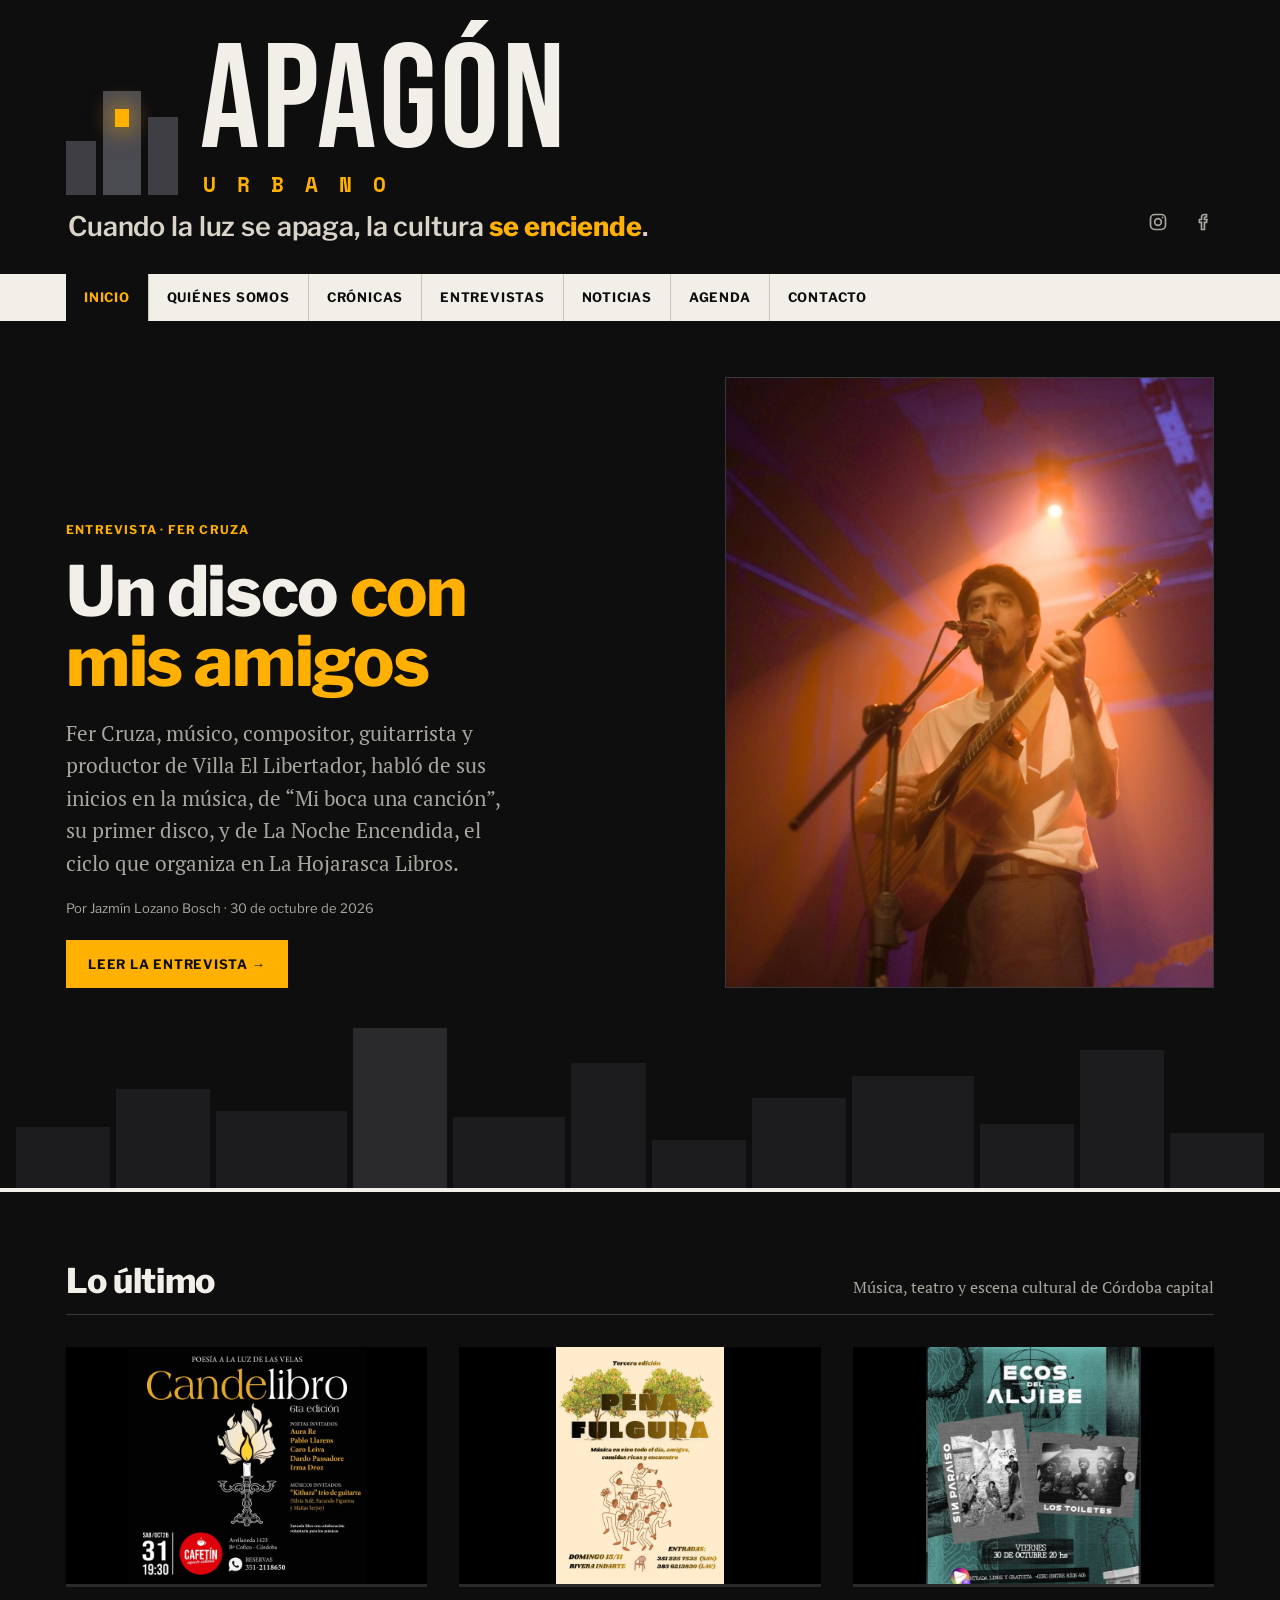
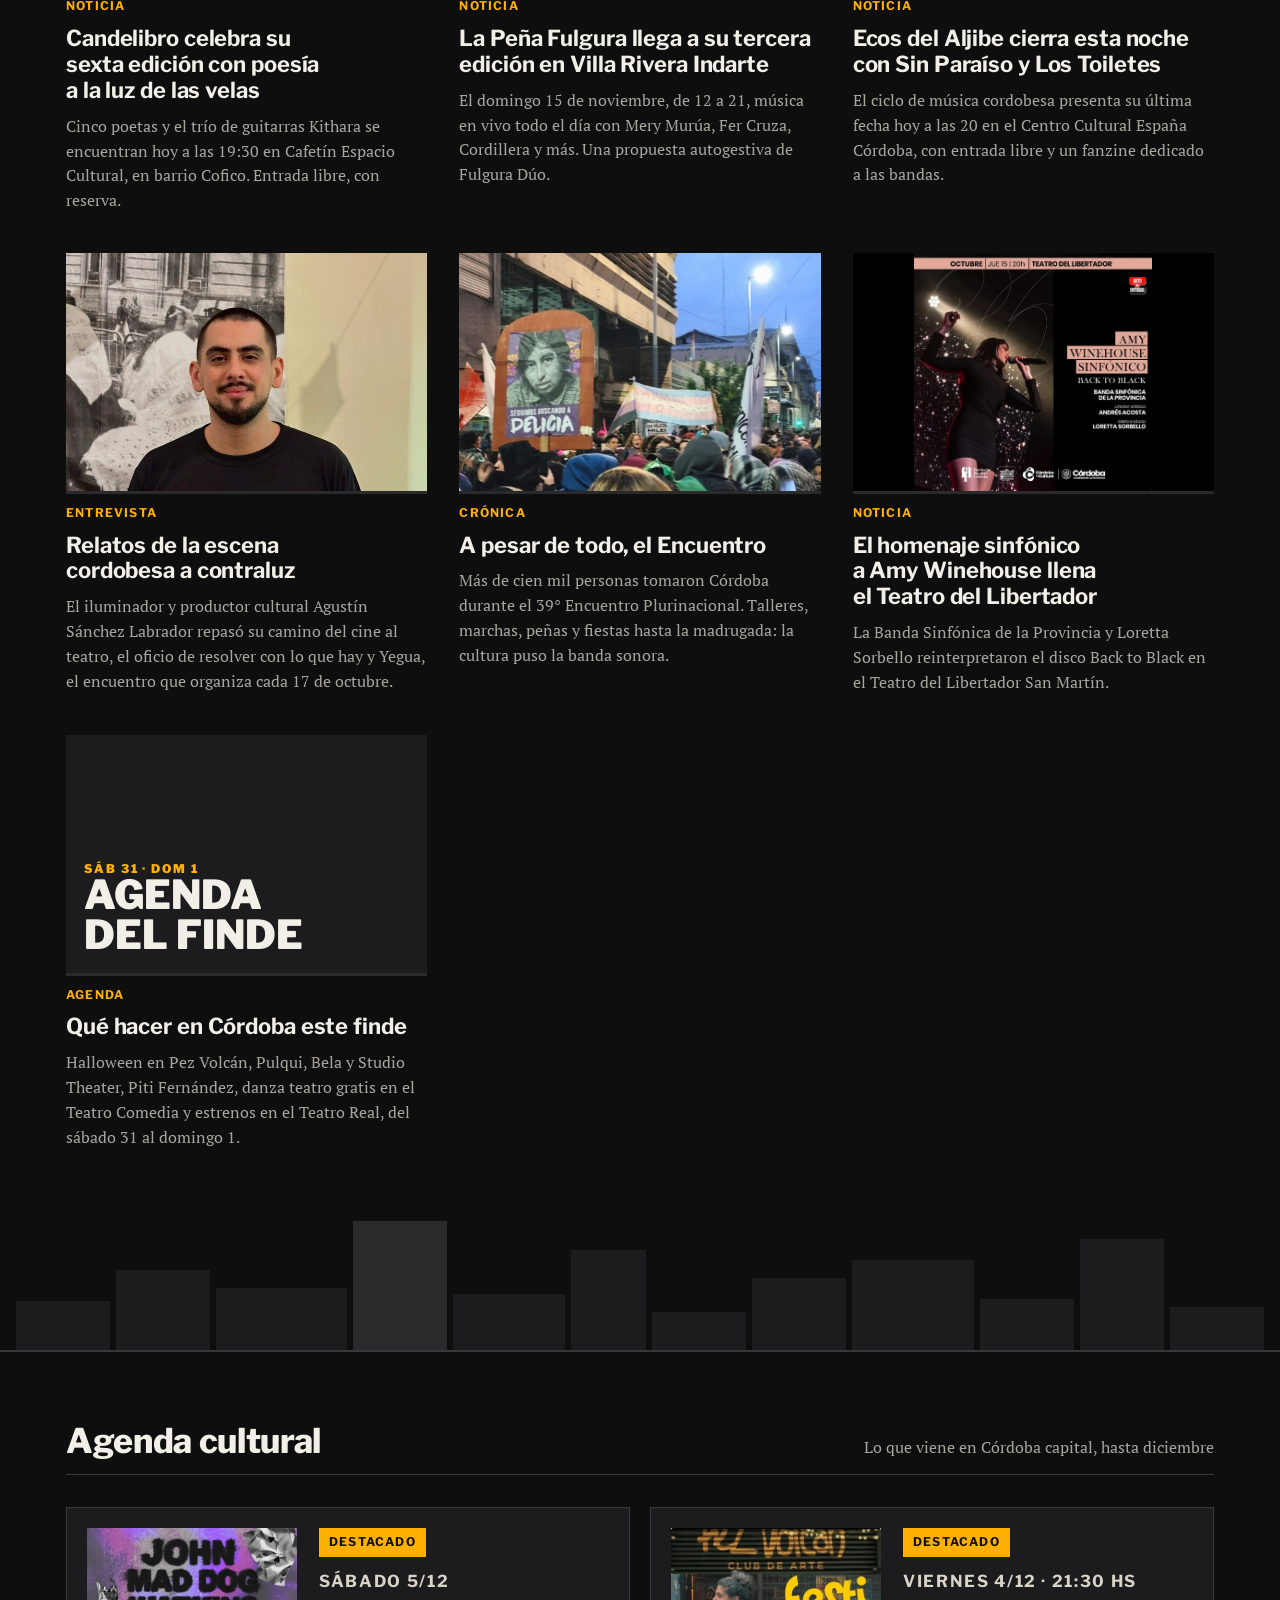
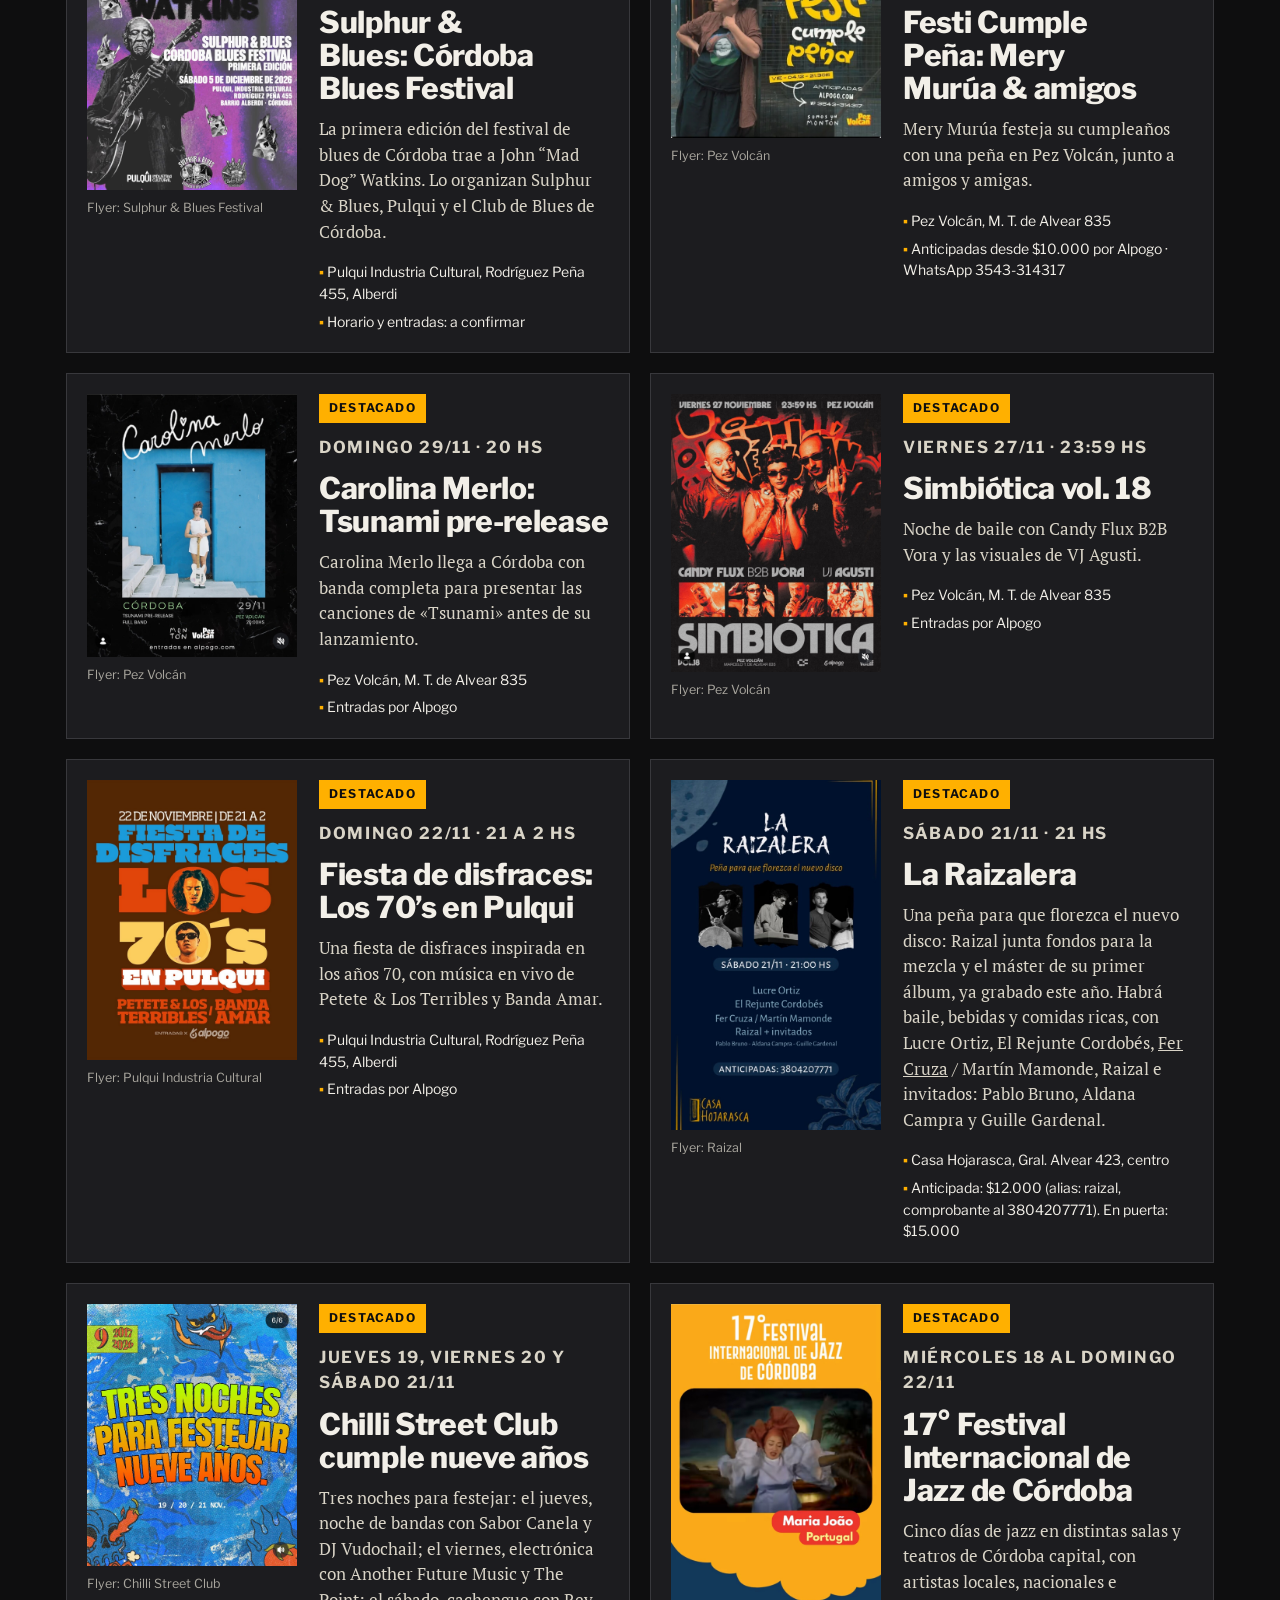
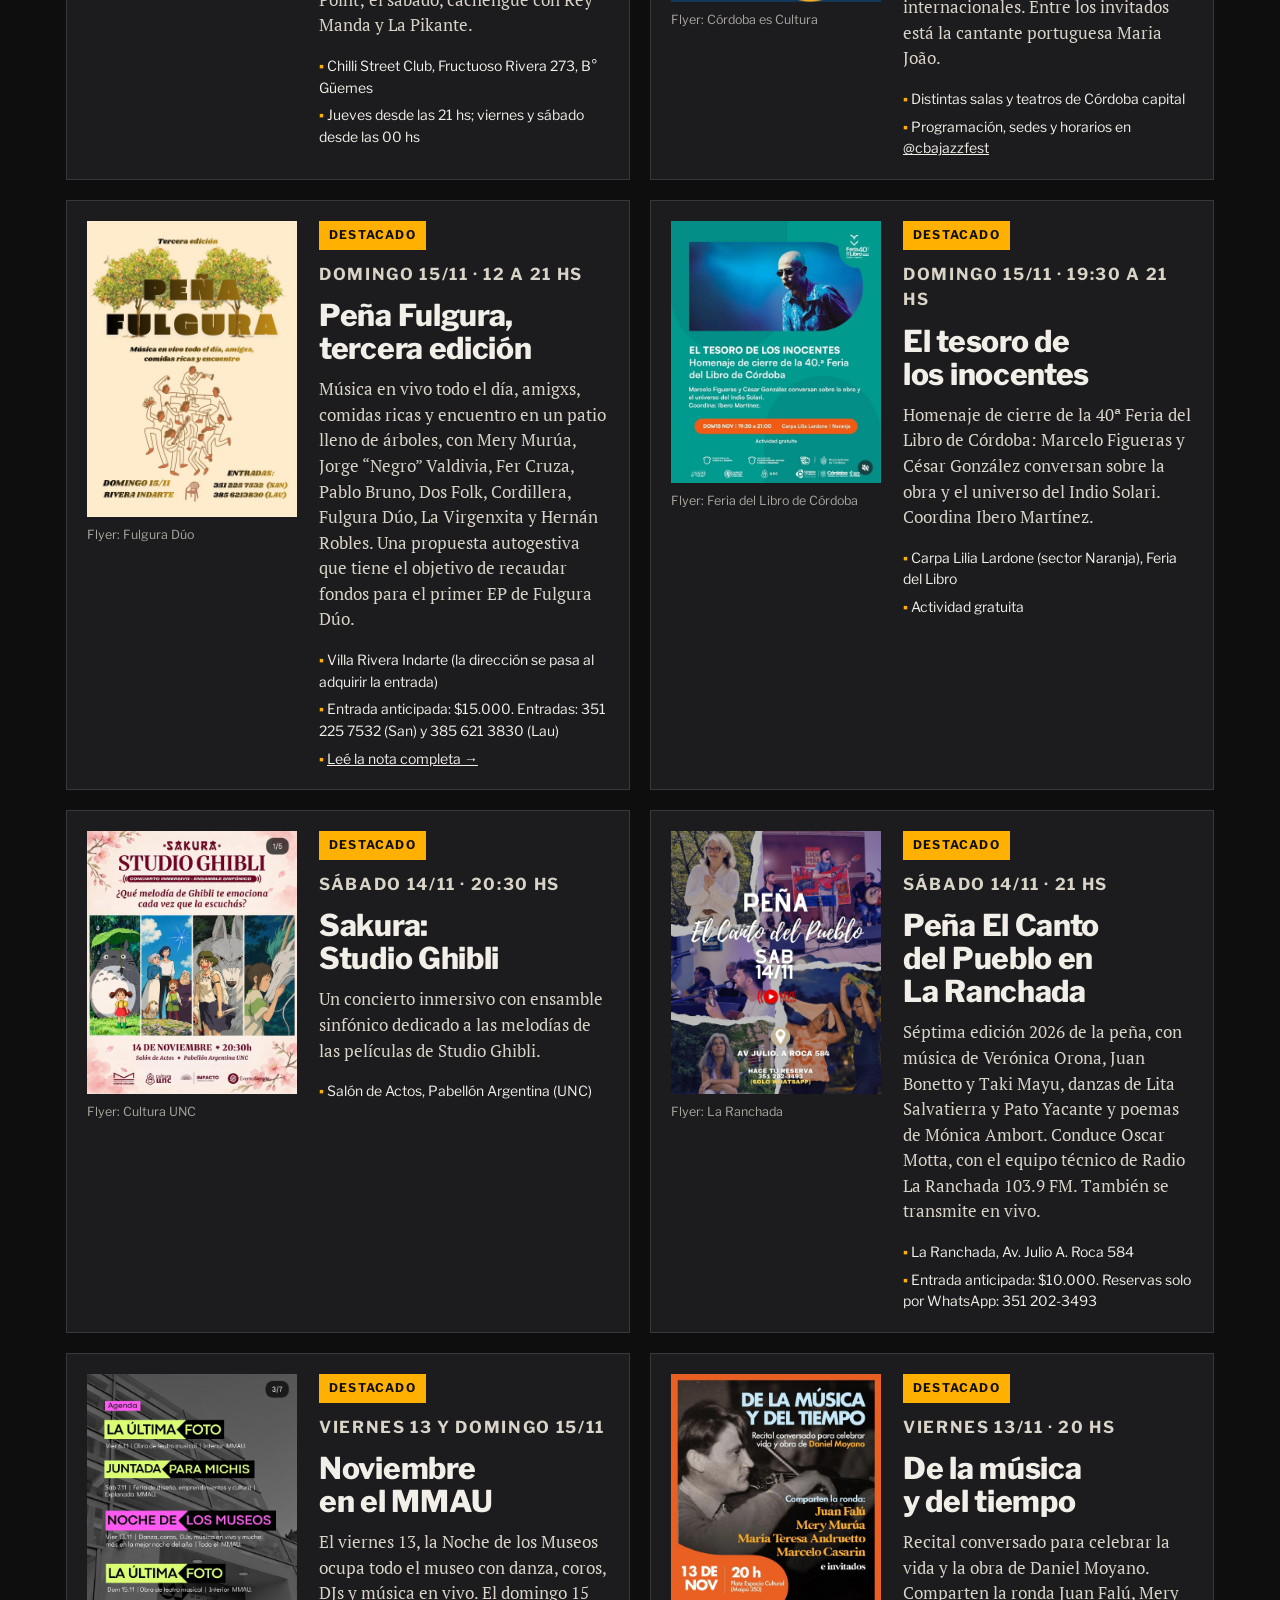
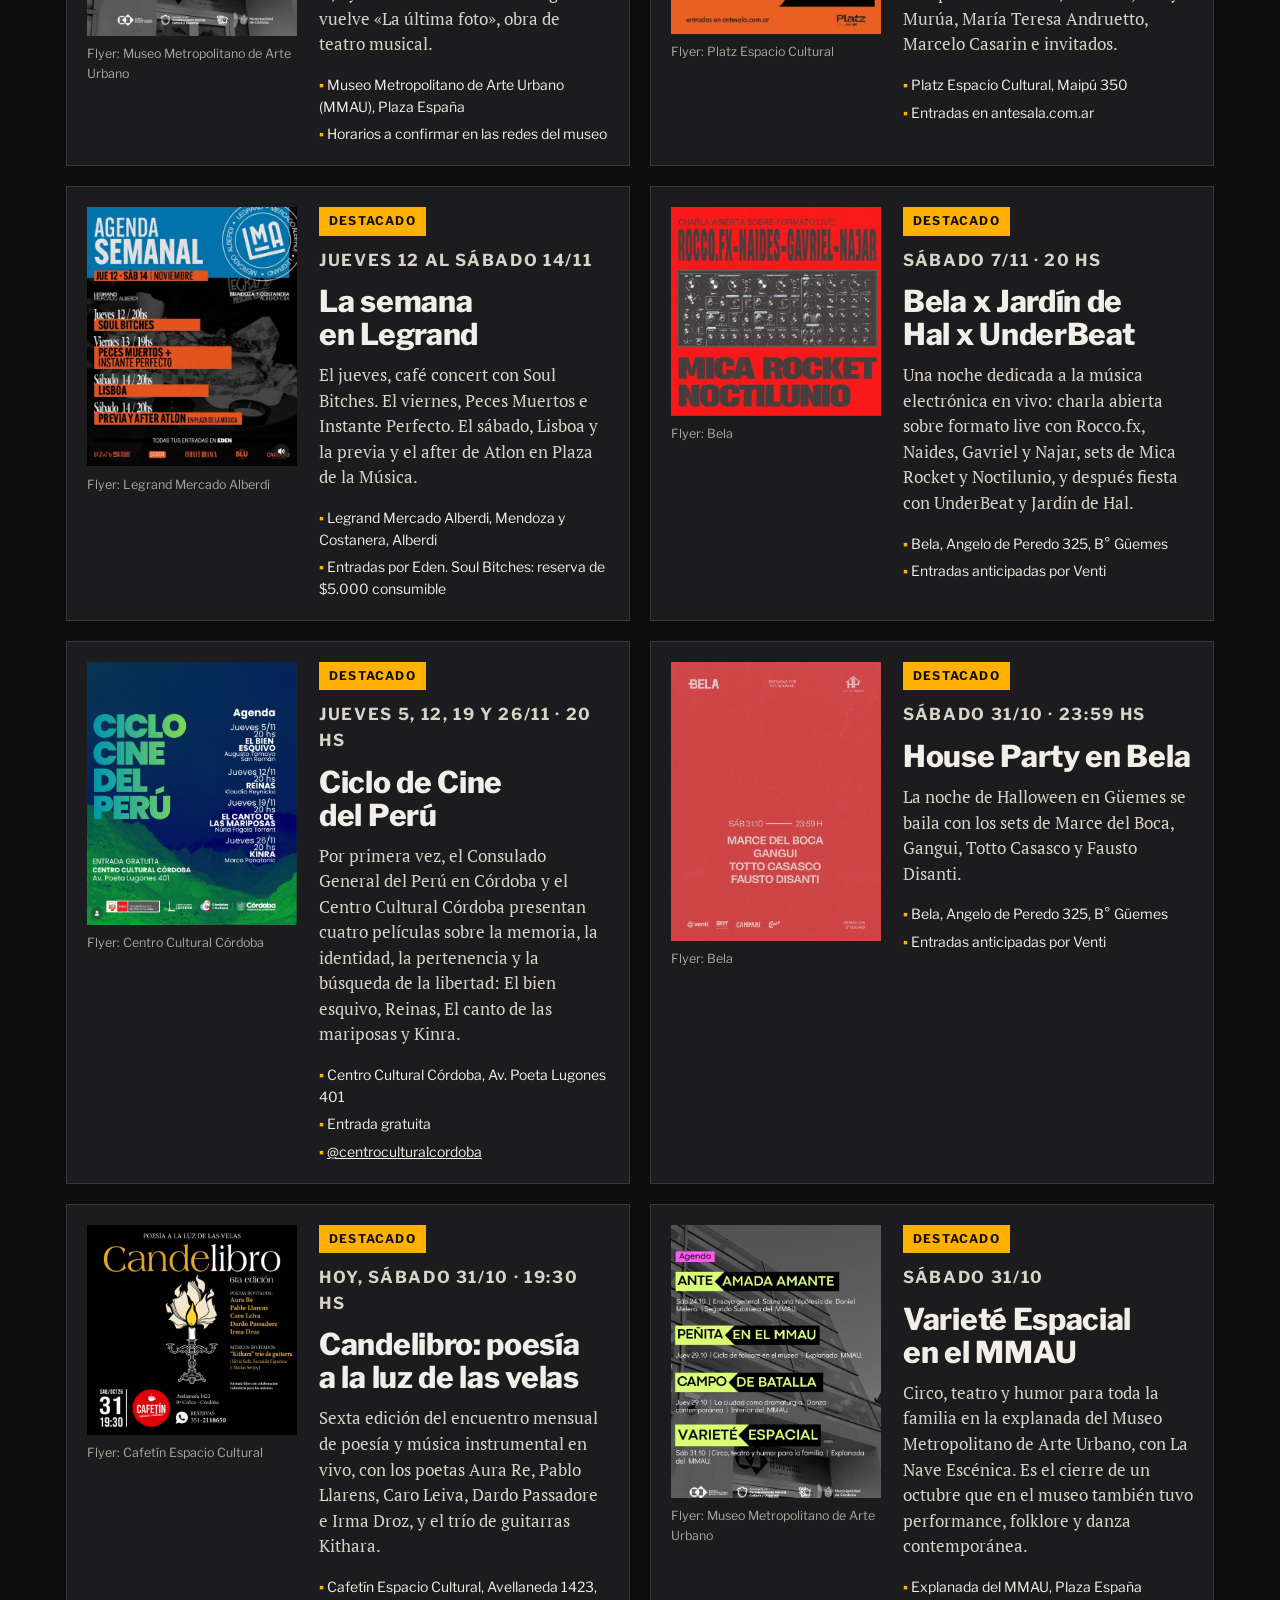
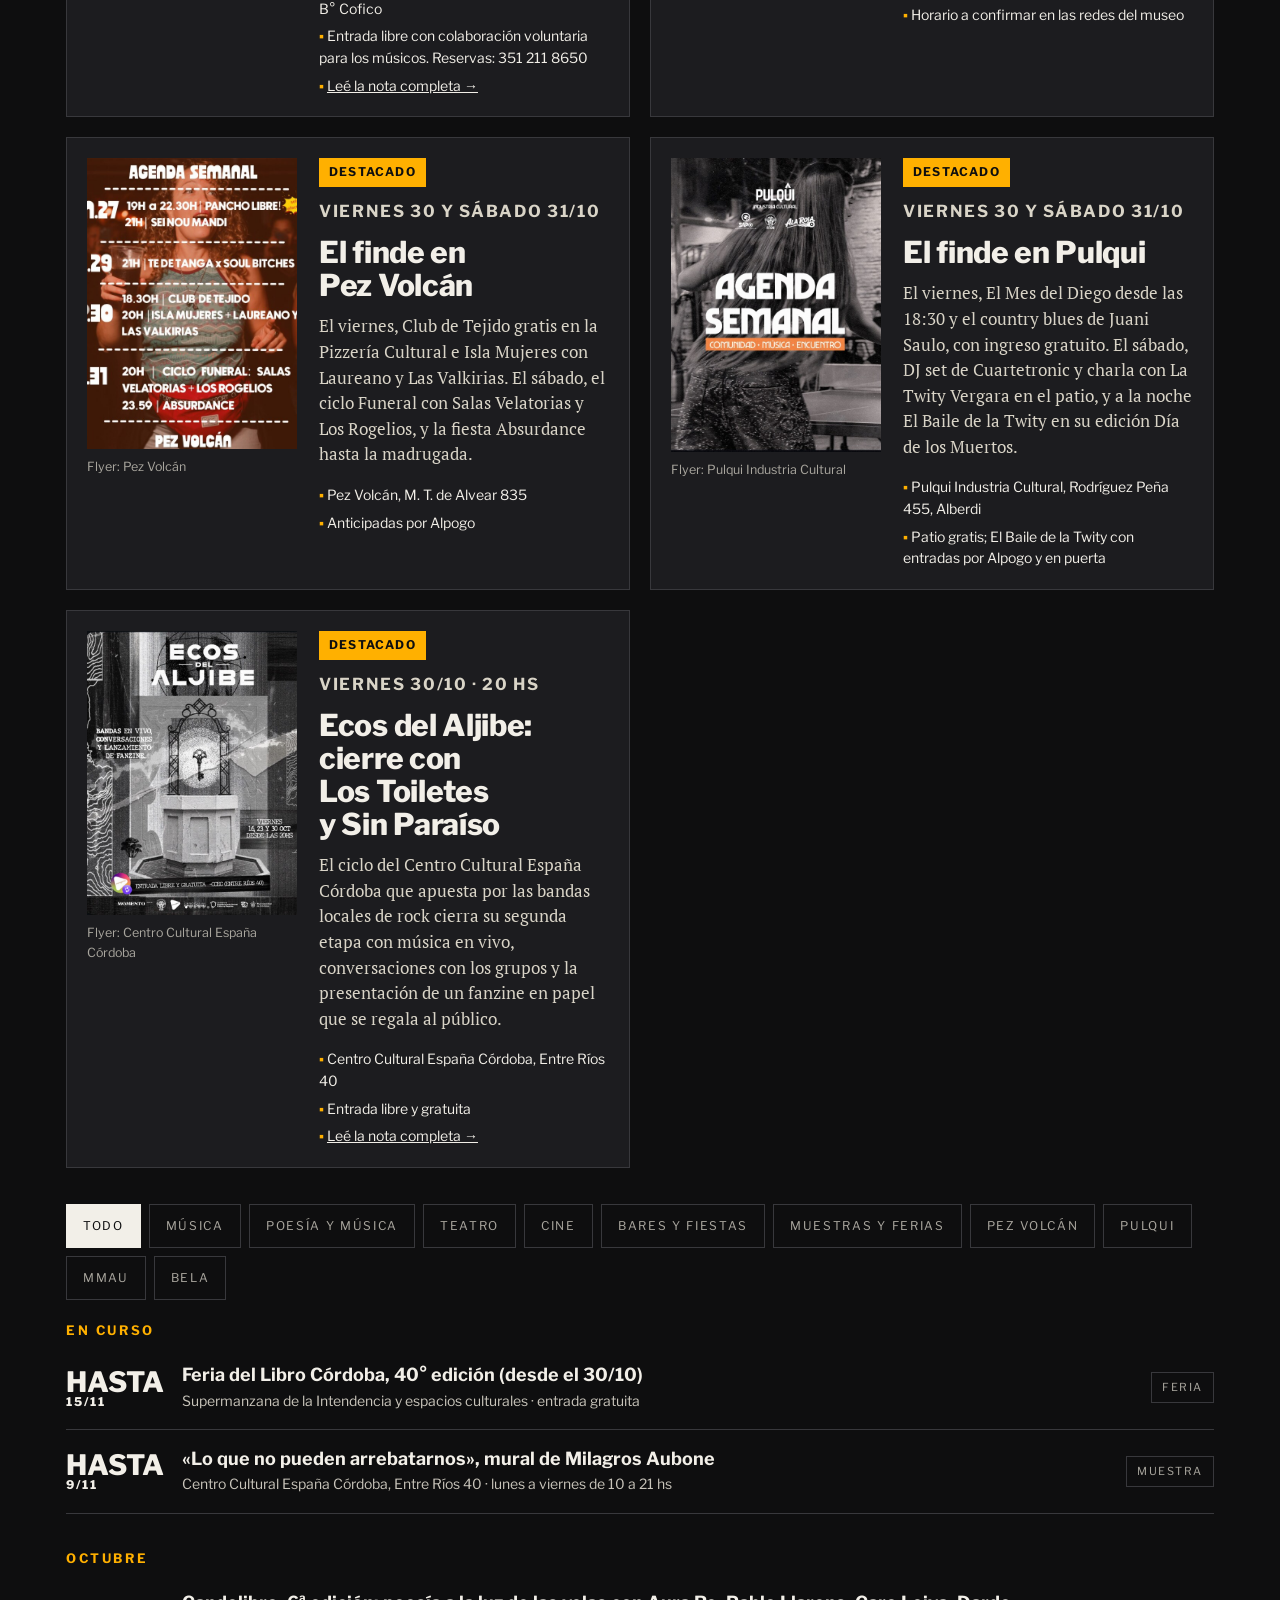
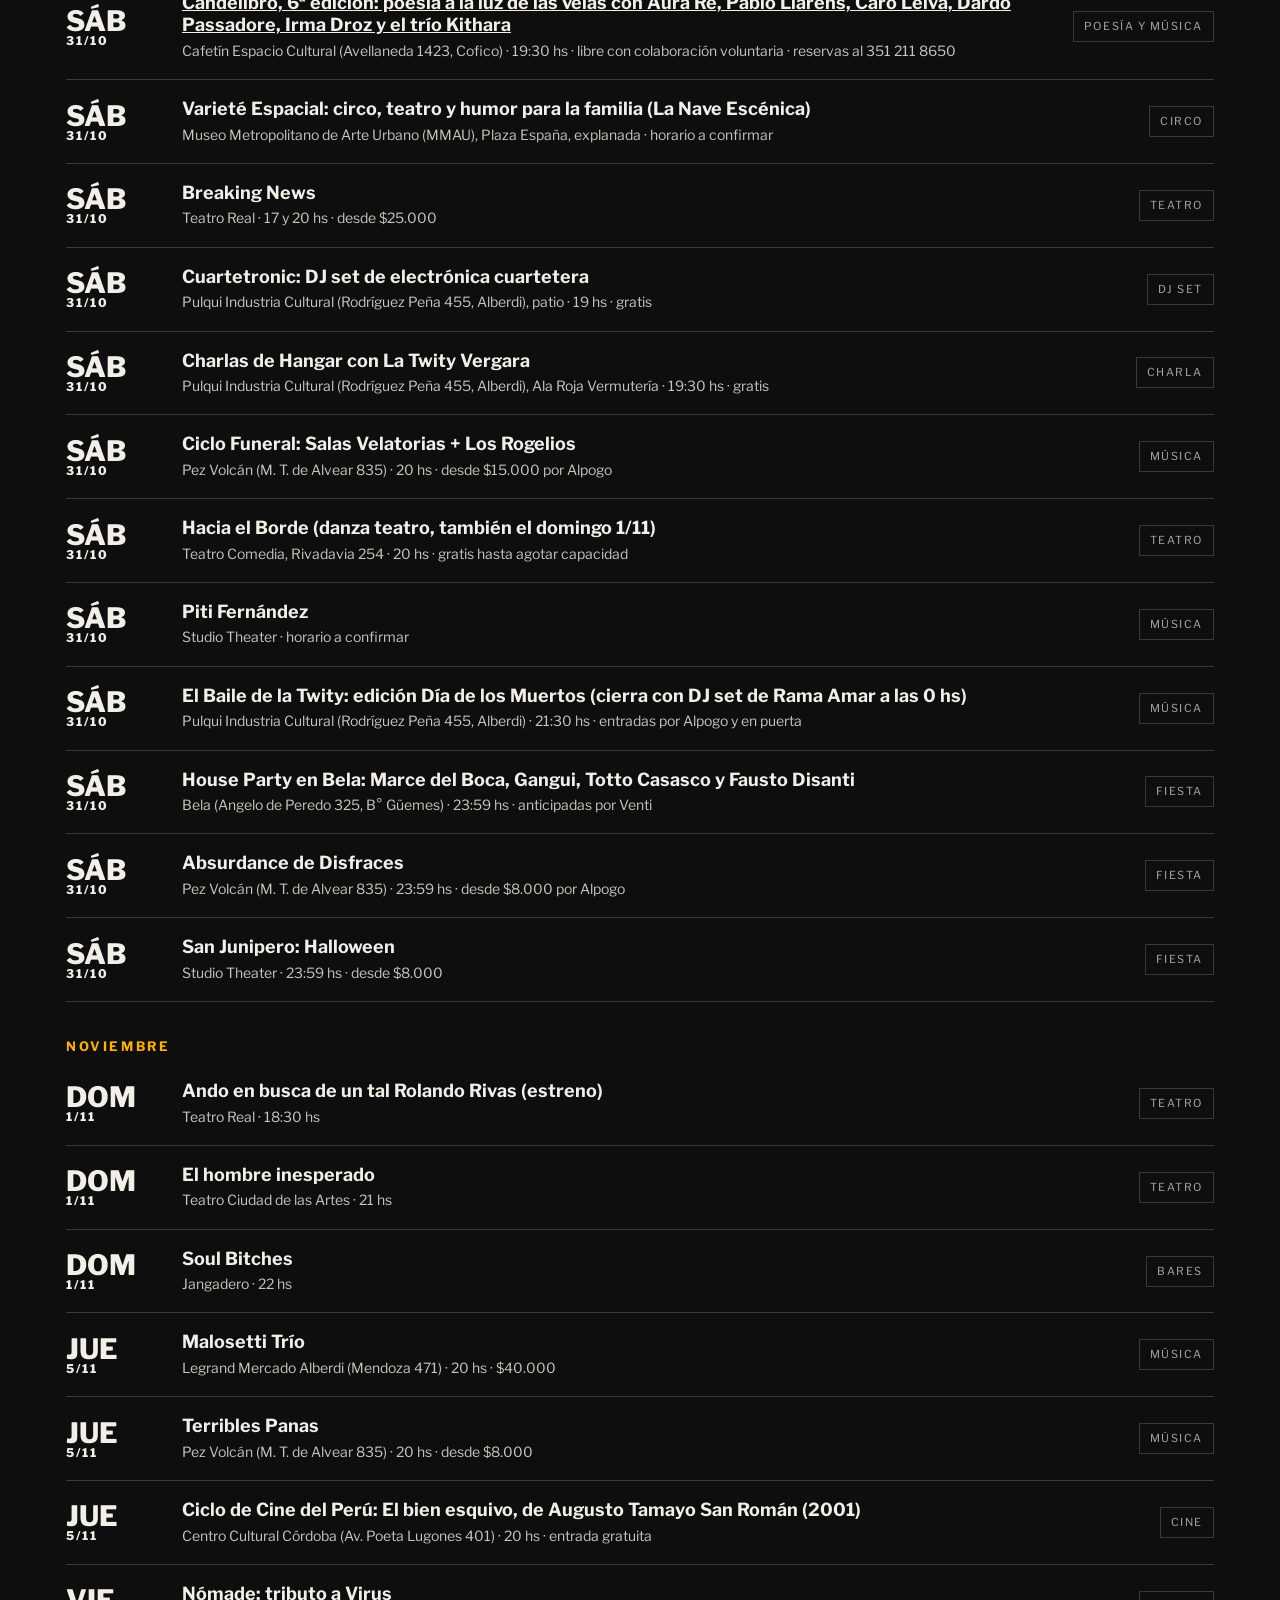
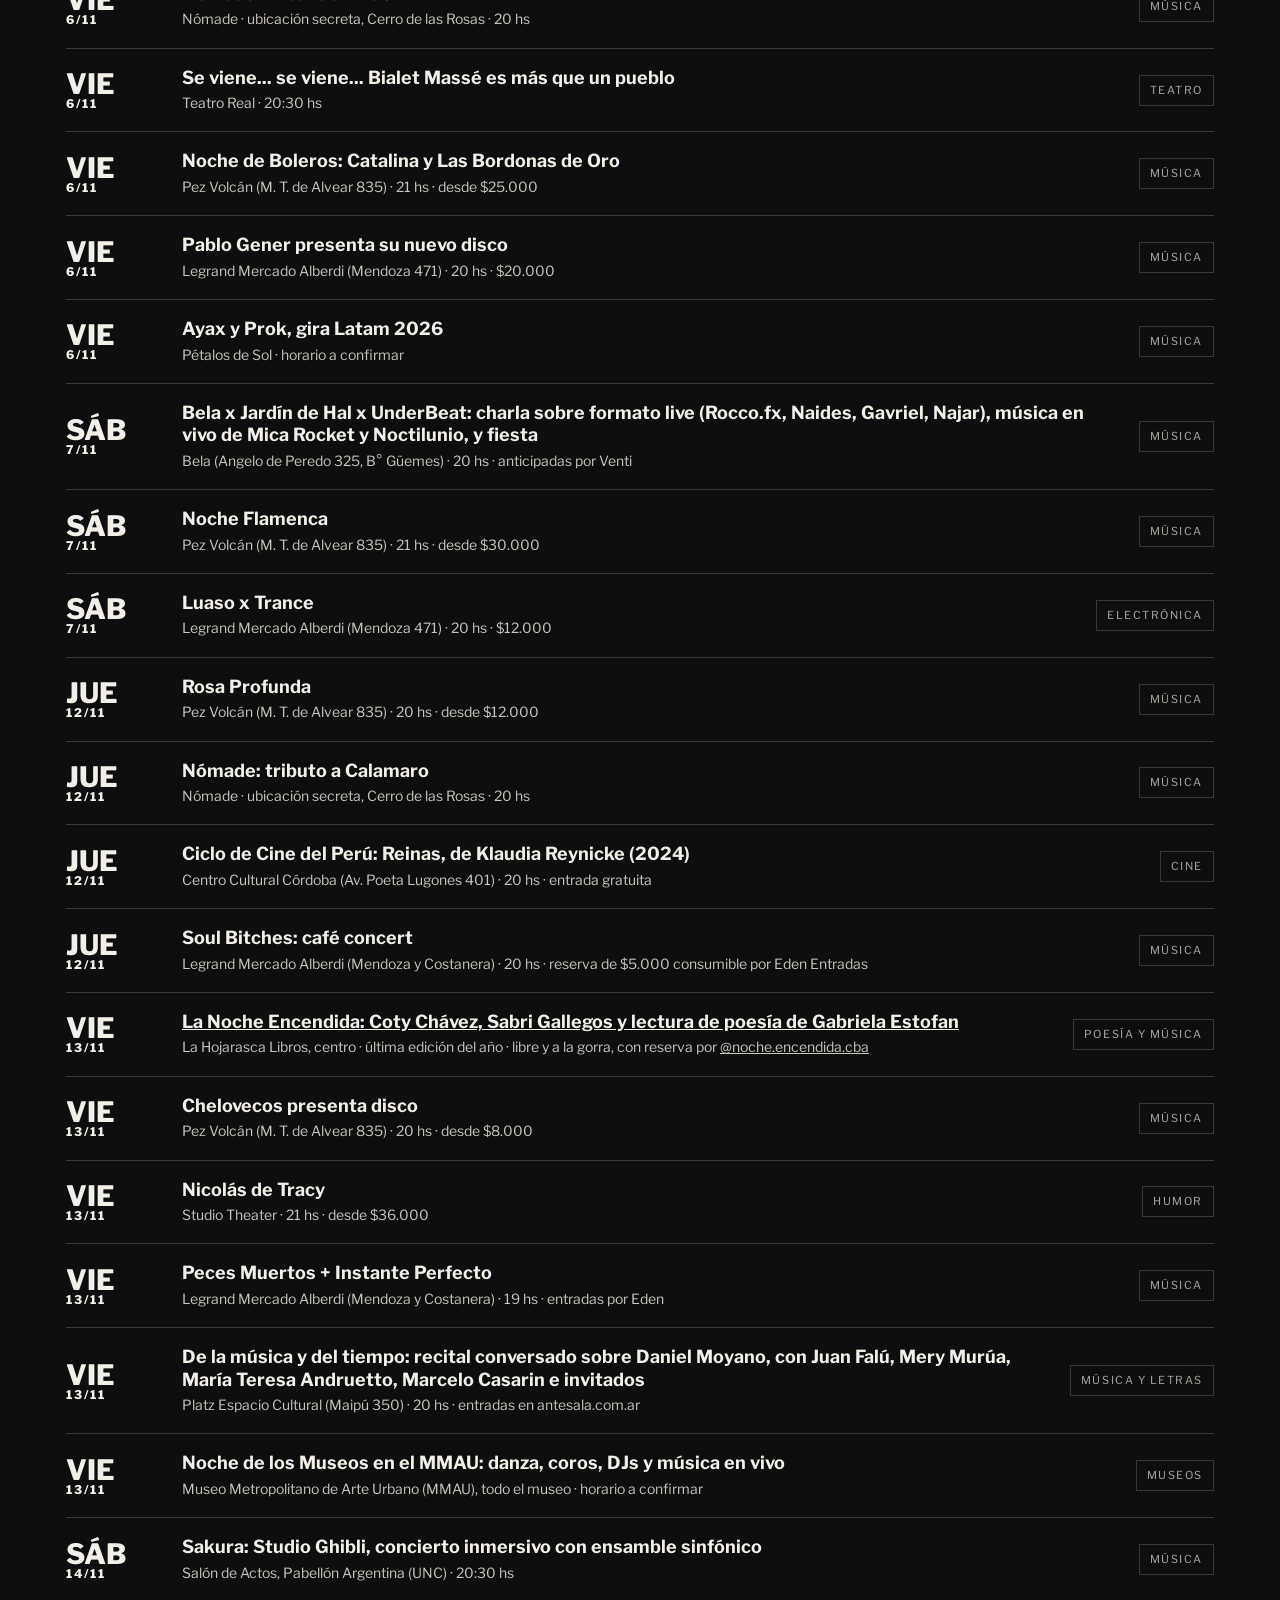
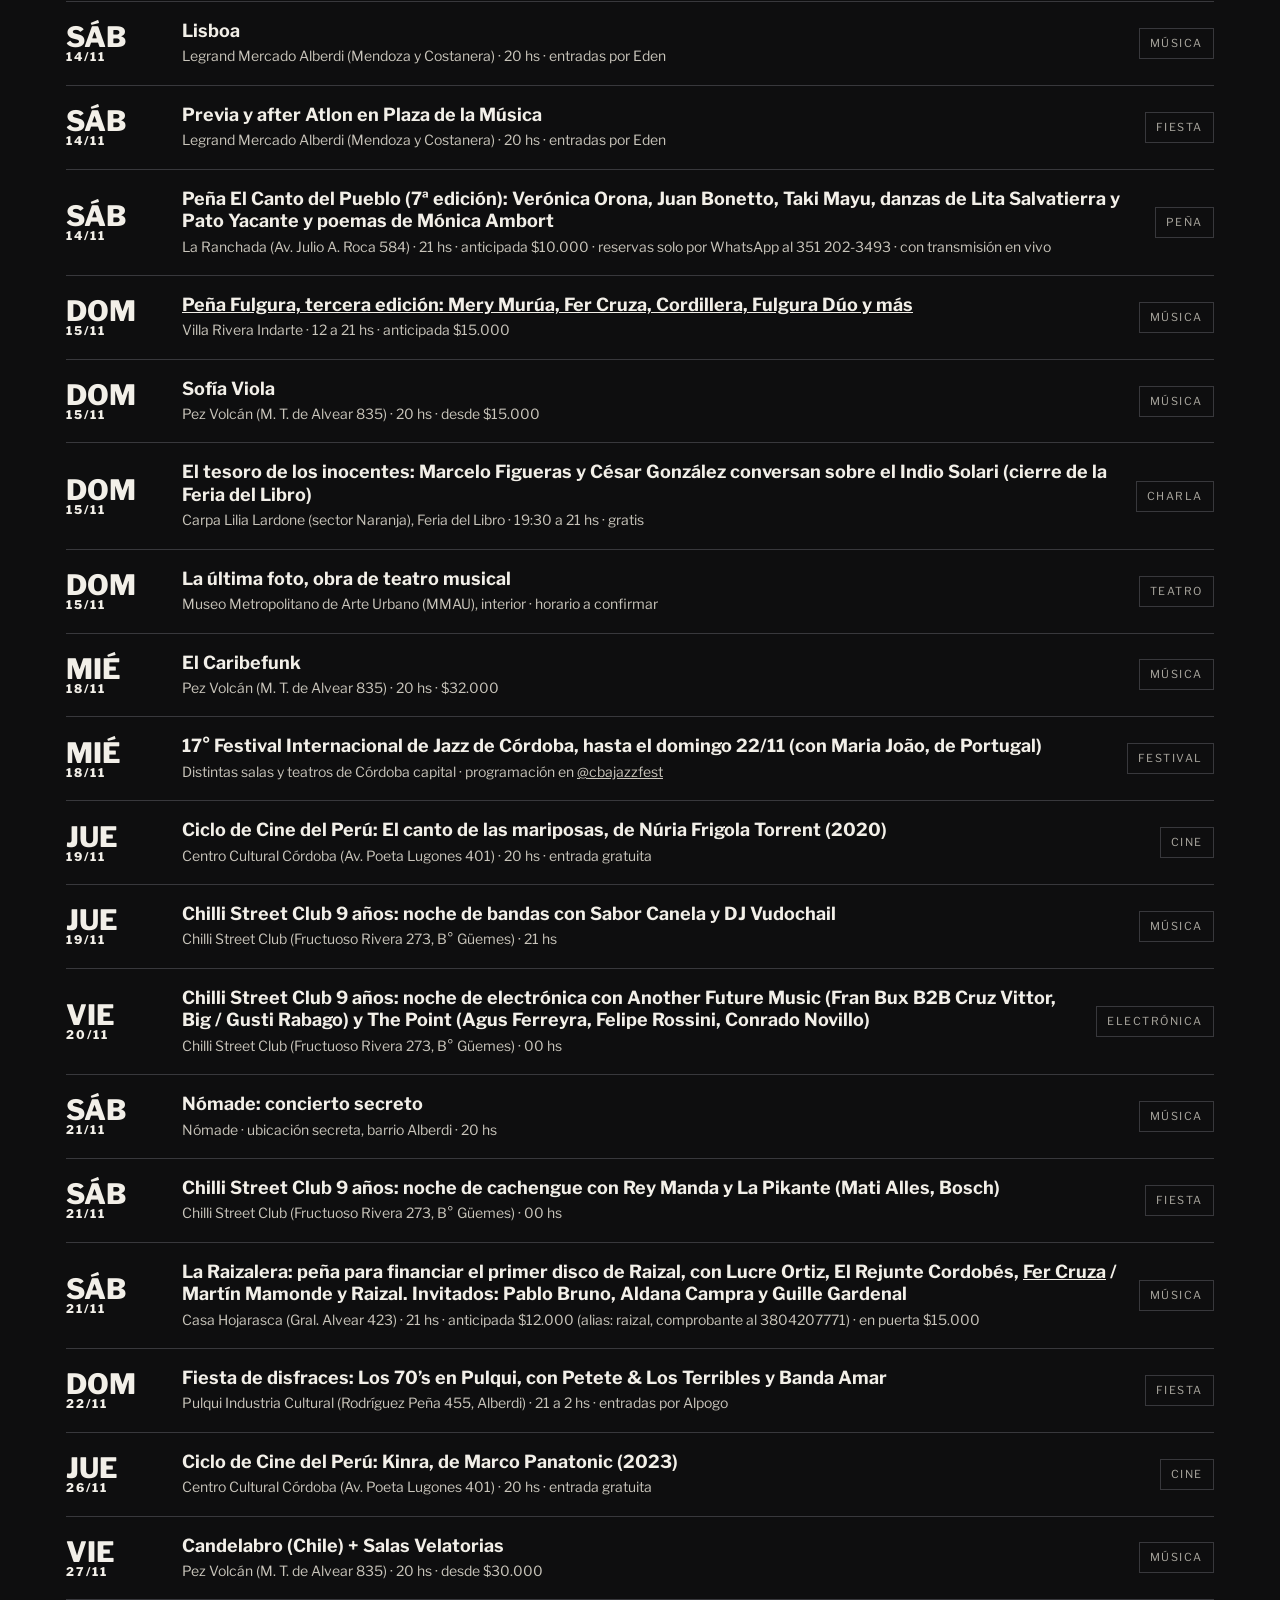
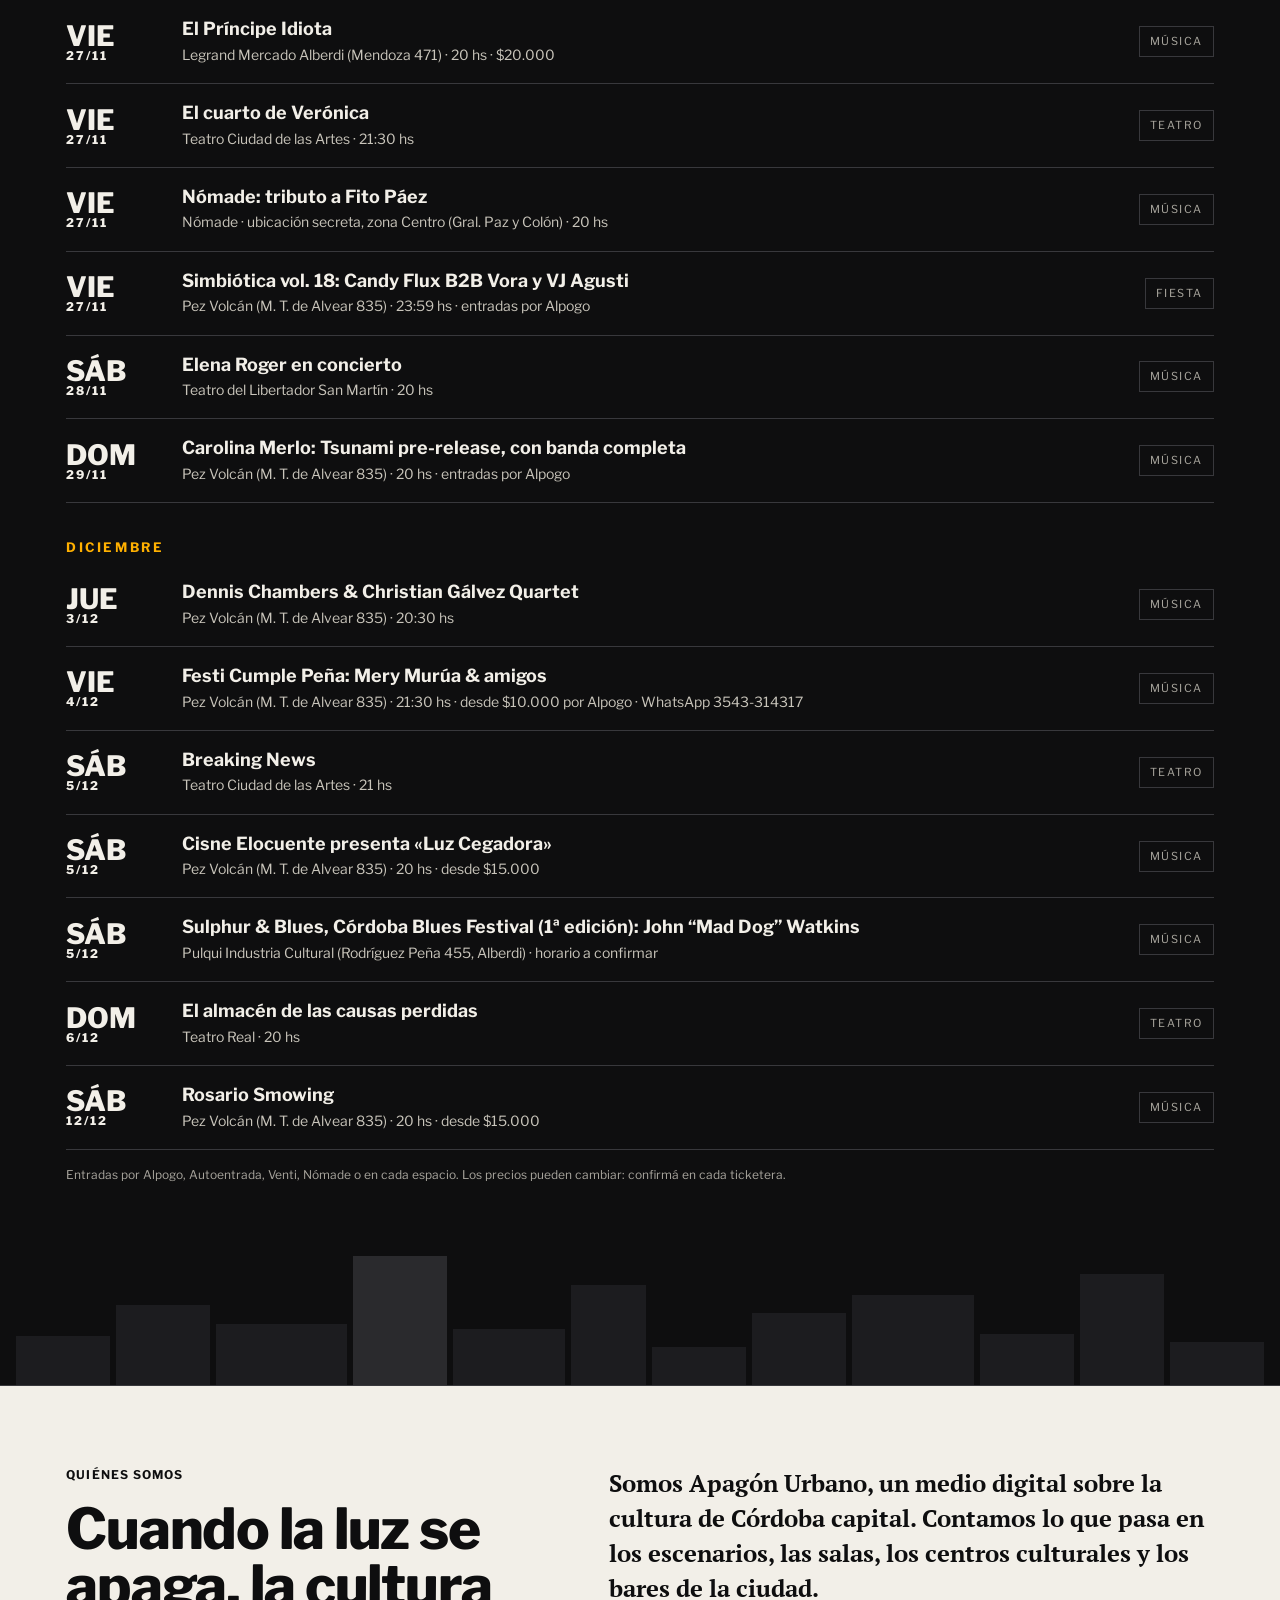
==== commit f0940473: "Tipografía nueva (Libre Franklin y PT Serif), logo animado y franjas de edificios con luces al final" ====
--- a/index.html
+++ b/index.html
@@ -124,6 +124,11 @@
       </div>
     </div>
   </section>
+  <div class="skyline-fin" aria-hidden="true" style="--off:-14.5s">
+    <div class="skyline">
+      <i style="height:38%"></i><i style="height:62%"></i><i style="height:48%; flex:1.4"></i><i class="on" style="height:100%"></i><i style="height:44%; flex:1.2"></i><i style="height:78%; flex:.8"></i><i style="height:30%"></i><i style="height:56%"></i><i style="height:70%; flex:1.3"></i><i style="height:40%"></i><i style="height:86%; flex:.9"></i><i style="height:34%"></i>
+    </div>
+  </div>
 
   <section class="bloque" id="agenda" style="border-top:1px solid var(--linea)">
     <div class="wrap">
@@ -455,6 +460,11 @@
       <p class="nota-pie">Entradas por Alpogo, Autoentrada, Venti, Nómade o en cada espacio. Los precios pueden cambiar: confirmá en cada ticketera.</p>
     </div>
   </section>
+  <div class="skyline-fin" aria-hidden="true" style="--off:-9.8s">
+    <div class="skyline">
+      <i style="height:38%"></i><i style="height:62%"></i><i style="height:48%; flex:1.4"></i><i class="on" style="height:100%"></i><i style="height:44%; flex:1.2"></i><i style="height:78%; flex:.8"></i><i style="height:30%"></i><i style="height:56%"></i><i style="height:70%; flex:1.3"></i><i style="height:40%"></i><i style="height:86%; flex:.9"></i><i style="height:34%"></i>
+    </div>
+  </div>
 
   <section class="manifiesto" id="quienes-somos">
     <div class="wrap">
@@ -478,6 +488,11 @@
       </div>
     </div>
   </section>
+  <div class="skyline-fin" aria-hidden="true" style="--off:-5.1s">
+    <div class="skyline">
+      <i style="height:38%"></i><i style="height:62%"></i><i style="height:48%; flex:1.4"></i><i class="on" style="height:100%"></i><i style="height:44%; flex:1.2"></i><i style="height:78%; flex:.8"></i><i style="height:30%"></i><i style="height:56%"></i><i style="height:70%; flex:1.3"></i><i style="height:40%"></i><i style="height:86%; flex:.9"></i><i style="height:34%"></i>
+    </div>
+  </div>
 
   <section class="contacto" id="contacto">
     <div class="wrap">
@@ -503,6 +518,11 @@
       </form>
     </div>
   </section>
+  <div class="skyline-fin" aria-hidden="true" style="--off:-0.4s">
+    <div class="skyline">
+      <i style="height:38%"></i><i style="height:62%"></i><i style="height:48%; flex:1.4"></i><i class="on" style="height:100%"></i><i style="height:44%; flex:1.2"></i><i style="height:78%; flex:.8"></i><i style="height:30%"></i><i style="height:56%"></i><i style="height:70%; flex:1.3"></i><i style="height:40%"></i><i style="height:86%; flex:.9"></i><i style="height:34%"></i>
+    </div>
+  </div>
 </main>
 <footer>
   <div class="wrap">
--- a/tipografia.css
+++ b/tipografia.css
@@ -1,11 +1,12 @@
-/* Apagón Urbano — diseño original con la tipografía de la prueba "diario":
-   titulares en Libre Franklin, texto en PT Serif. El logotipo no cambia. */
+/* Apagón Urbano — tipografía nueva (Libre Franklin y PT Serif) y animaciones.
+   Solo cambia la letra: los colores son los de siempre. El logotipo mantiene su letra. */
 :root {
   --titular: "Libre Franklin", "Helvetica Neue", Arial, sans-serif;
   --display: "Libre Franklin", "Helvetica Neue", Arial, sans-serif;
   --texto: "PT Serif", Georgia, "Times New Roman", serif;
   --mono: "Libre Franklin", "Helvetica Neue", Arial, sans-serif;
 }
+
 /* Logotipo: igual que siempre */
 .marca b { font-family: "Bebas Neue", Impact, sans-serif; font-weight: 400; }
 .marca small { font-family: "Space Mono", ui-monospace, monospace; }
@@ -18,7 +19,11 @@
 .menu-barra a { font-weight: 700; letter-spacing: .06em; }
 .btn { letter-spacing: .06em; }
 
-/* Titulares: Franklin negrita, en minúscula y con tamaños ajustados (es más ancha que la Bebas) */
+/* Lema debajo del logo */
+.lema { font-family: var(--titular); font-style: normal; font-weight: 600; letter-spacing: -.005em; }
+.lema em { font-style: normal; font-weight: 800; }
+
+/* Titulares: Libre Franklin negrita, con tamaños ajustados */
 .hero h1 { font-family: var(--titular); font-weight: 800; font-size: clamp(40px, 5.4vw, 72px); line-height: 1.02; letter-spacing: -.02em; }
 .encabezado h1, .encabezado h2 { font-family: var(--titular); font-weight: 800; font-size: 34px; letter-spacing: -.01em; }
 .nota h3 { font-family: var(--titular); font-weight: 700; font-size: 22px; line-height: 1.18; letter-spacing: -.005em; }
@@ -38,3 +43,56 @@
   .dia { font-size: 22px; }
   .lectura p:first-of-type::first-letter { font-size: 64px; }
 }
+
+/* Logo animado: la ciudad se levanta, la ventana se enciende y aparece el nombre */
+@keyframes subir { from { transform: scaleY(0); } to { transform: scaleY(1); } }
+@keyframes encender {
+  0%, 30% { opacity: 0; box-shadow: none; }
+  34% { opacity: 1; } 38% { opacity: .15; } 46% { opacity: 1; } 52% { opacity: .3; }
+  60%, 100% { opacity: 1; box-shadow: 0 0 22px 5px rgba(255, 176, 0, .45); }
+}
+@keyframes revelar { from { clip-path: inset(-40% 100% -20% 0); } to { clip-path: inset(-40% -5% -20% 0); } }
+@keyframes abrir { from { opacity: 0; letter-spacing: .1em; } to { opacity: 1; } }
+@keyframes aparecer { from { opacity: 0; transform: translateY(6px); } to { opacity: 1; transform: none; } }
+.marca .iso span { transform-origin: bottom; animation: subir .7s cubic-bezier(.2, .8, .2, 1) both; }
+.marca .iso span:nth-child(1) { animation-delay: .05s; }
+.marca .iso span:nth-child(2) { animation-delay: .2s; }
+.marca .iso span:nth-child(3) { animation-delay: .35s; }
+.marca .iso span:nth-child(2)::after, .marca.grande .iso span:nth-child(2)::after { animation: encender 1.4s .7s both, titila 7s 2.4s infinite; }
+.marca b { animation: revelar .8s .45s cubic-bezier(.6, 0, .2, 1) both; }
+.marca small { animation: abrir 1s 1.1s ease-out both; }
+.masthead .lema { animation: aparecer .7s 1.6s ease-out both; }
+.marca:hover .iso span:nth-child(2)::after, .marca.grande:hover .iso span:nth-child(2)::after { animation: encender 1s both; }
+
+/* Franja de edificios: la luz salta de una ventana a otra.
+   Está en la portada y al final de cada sección. */
+@keyframes ventana {
+  0% { opacity: 0; } 2% { opacity: 1; } 3% { opacity: .3; } 4.5% { opacity: 1; }
+  13% { opacity: 1; } 16%, 100% { opacity: 0; }
+}
+.skyline i::after, .skyline i.on::after {
+  content: ""; position: absolute; left: 50%; top: 18px; width: 12px; height: 15px; margin-left: -6px;
+  background: var(--farol); box-shadow: 0 0 18px 3px rgba(255, 176, 0, .35); opacity: 0;
+  animation: ventana 19.2s linear infinite; animation-delay: calc(var(--off, 0s) + var(--d, 0s));
+}
+.skyline i.on::after { top: 22px; width: 16px; height: 20px; margin-left: -8px; }
+.skyline i:nth-child(4) { --d: 0s; }   .skyline i:nth-child(9) { --d: 1.6s; }
+.skyline i:nth-child(2) { --d: 3.2s; } .skyline i:nth-child(11) { --d: 4.8s; }
+.skyline i:nth-child(6) { --d: 6.4s; } .skyline i:nth-child(8) { --d: 8s; }
+.skyline i:nth-child(1) { --d: 9.6s; } .skyline i:nth-child(5) { --d: 11.2s; }
+.skyline i:nth-child(12) { --d: 12.8s; } .skyline i:nth-child(3) { --d: 14.4s; }
+.skyline i:nth-child(10) { --d: 16s; } .skyline i:nth-child(7) { --d: 17.6s; }
+.skyline i:nth-child(odd)::after { left: 34%; }
+.skyline i:nth-child(3n)::after { top: 30px; left: 64%; }
+
+.skyline-fin { position: relative; height: 130px; overflow: hidden; background: var(--noche); border-bottom: 1px solid var(--linea); }
+.skyline-fin .skyline { height: 100%; }
+@media (max-width: 860px) { .skyline-fin { height: 100px; } }
+
+@media (prefers-reduced-motion: reduce) {
+  .marca .iso span, .marca b, .marca small, .masthead .lema,
+  .marca .iso span:nth-child(2)::after, .marca.grande .iso span:nth-child(2)::after,
+  .marca:hover .iso span:nth-child(2)::after, .marca.grande:hover .iso span:nth-child(2)::after { animation: none; }
+  .skyline i::after, .skyline i.on::after { animation: none; }
+  .skyline i.on::after { opacity: 1; }
+}
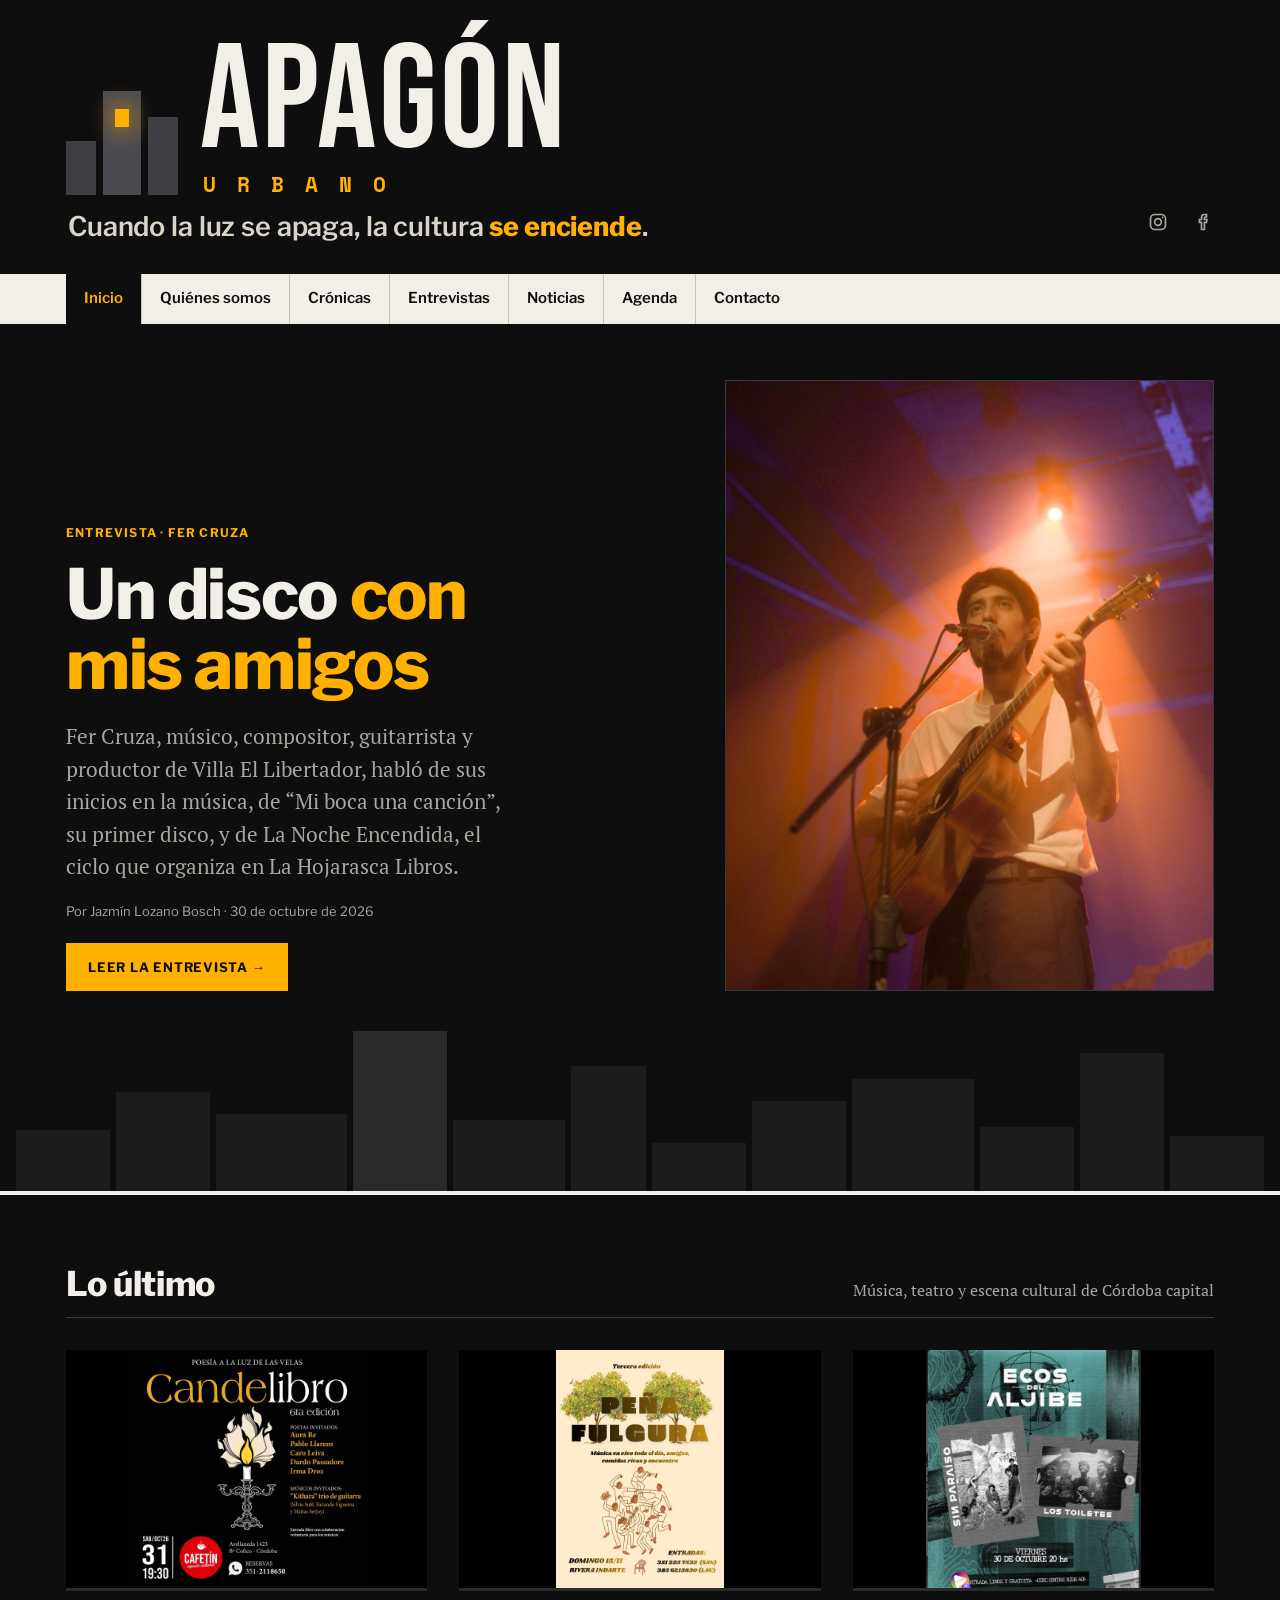
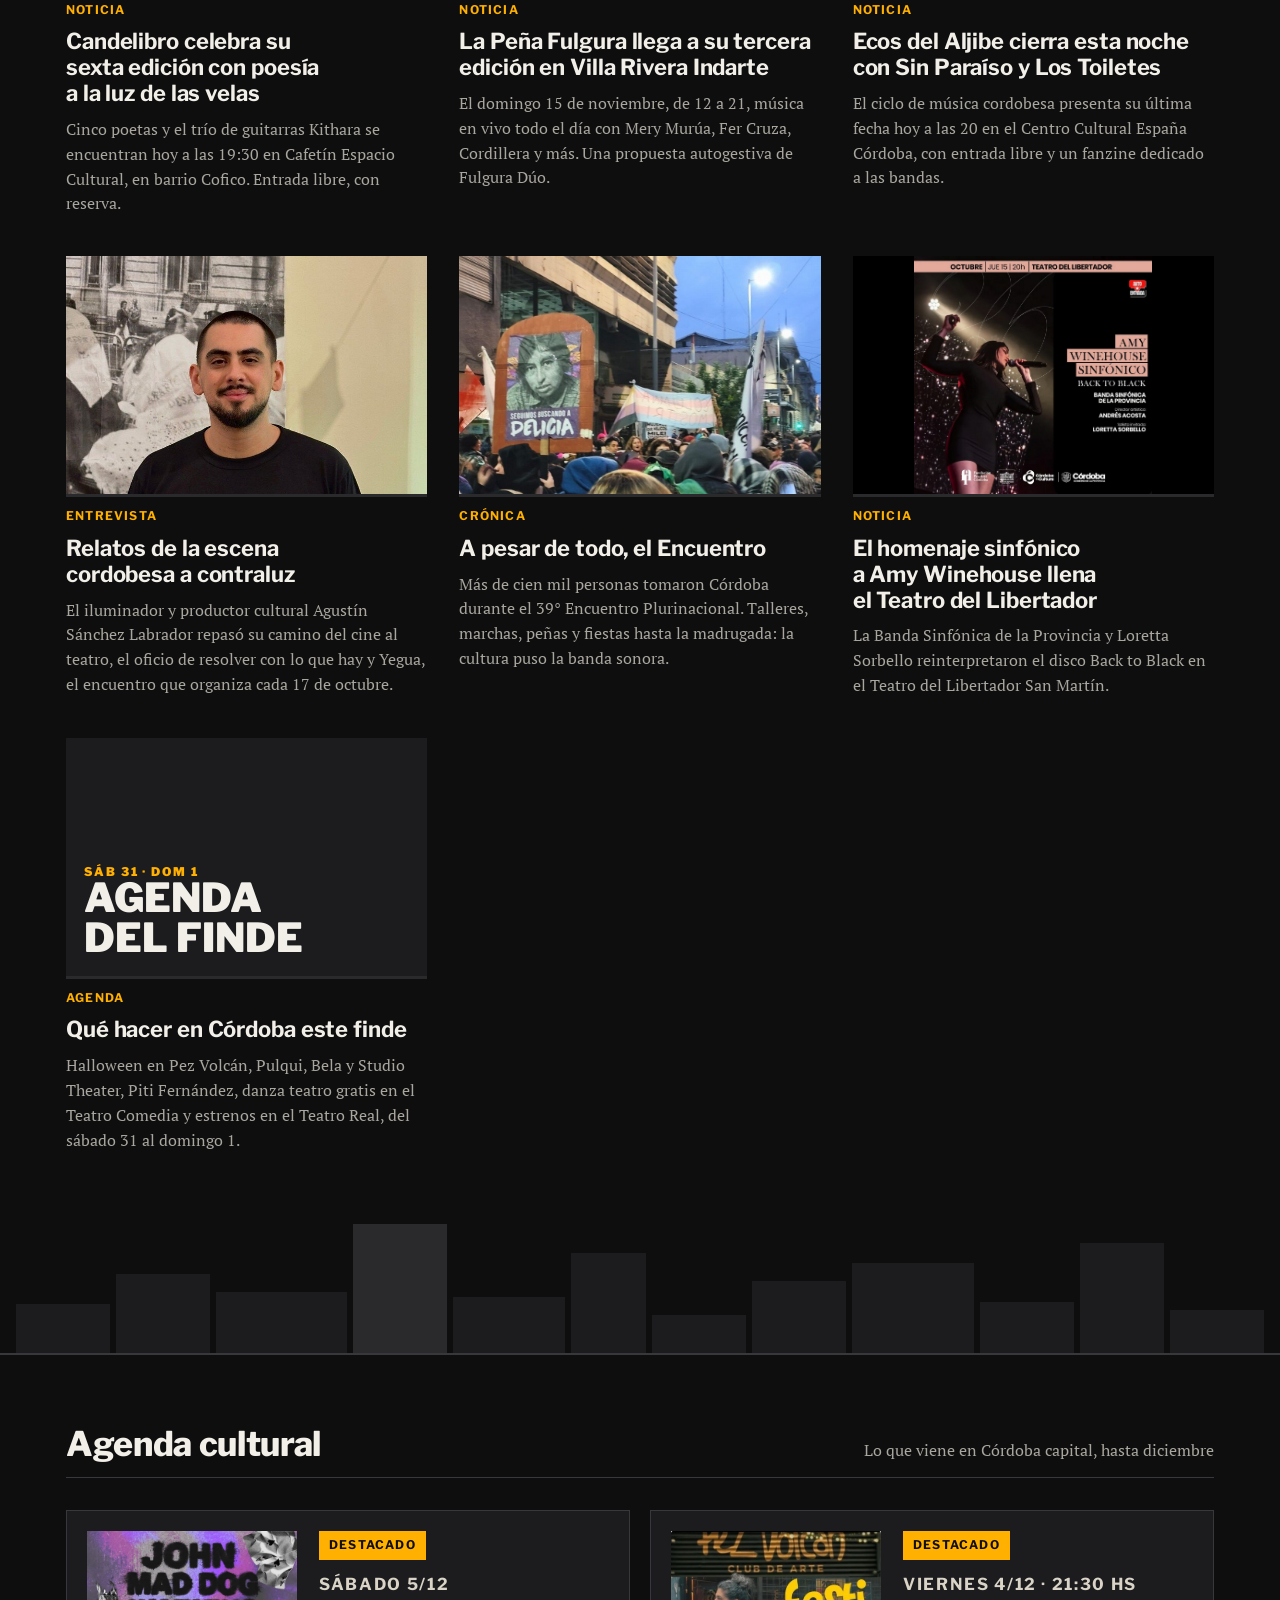
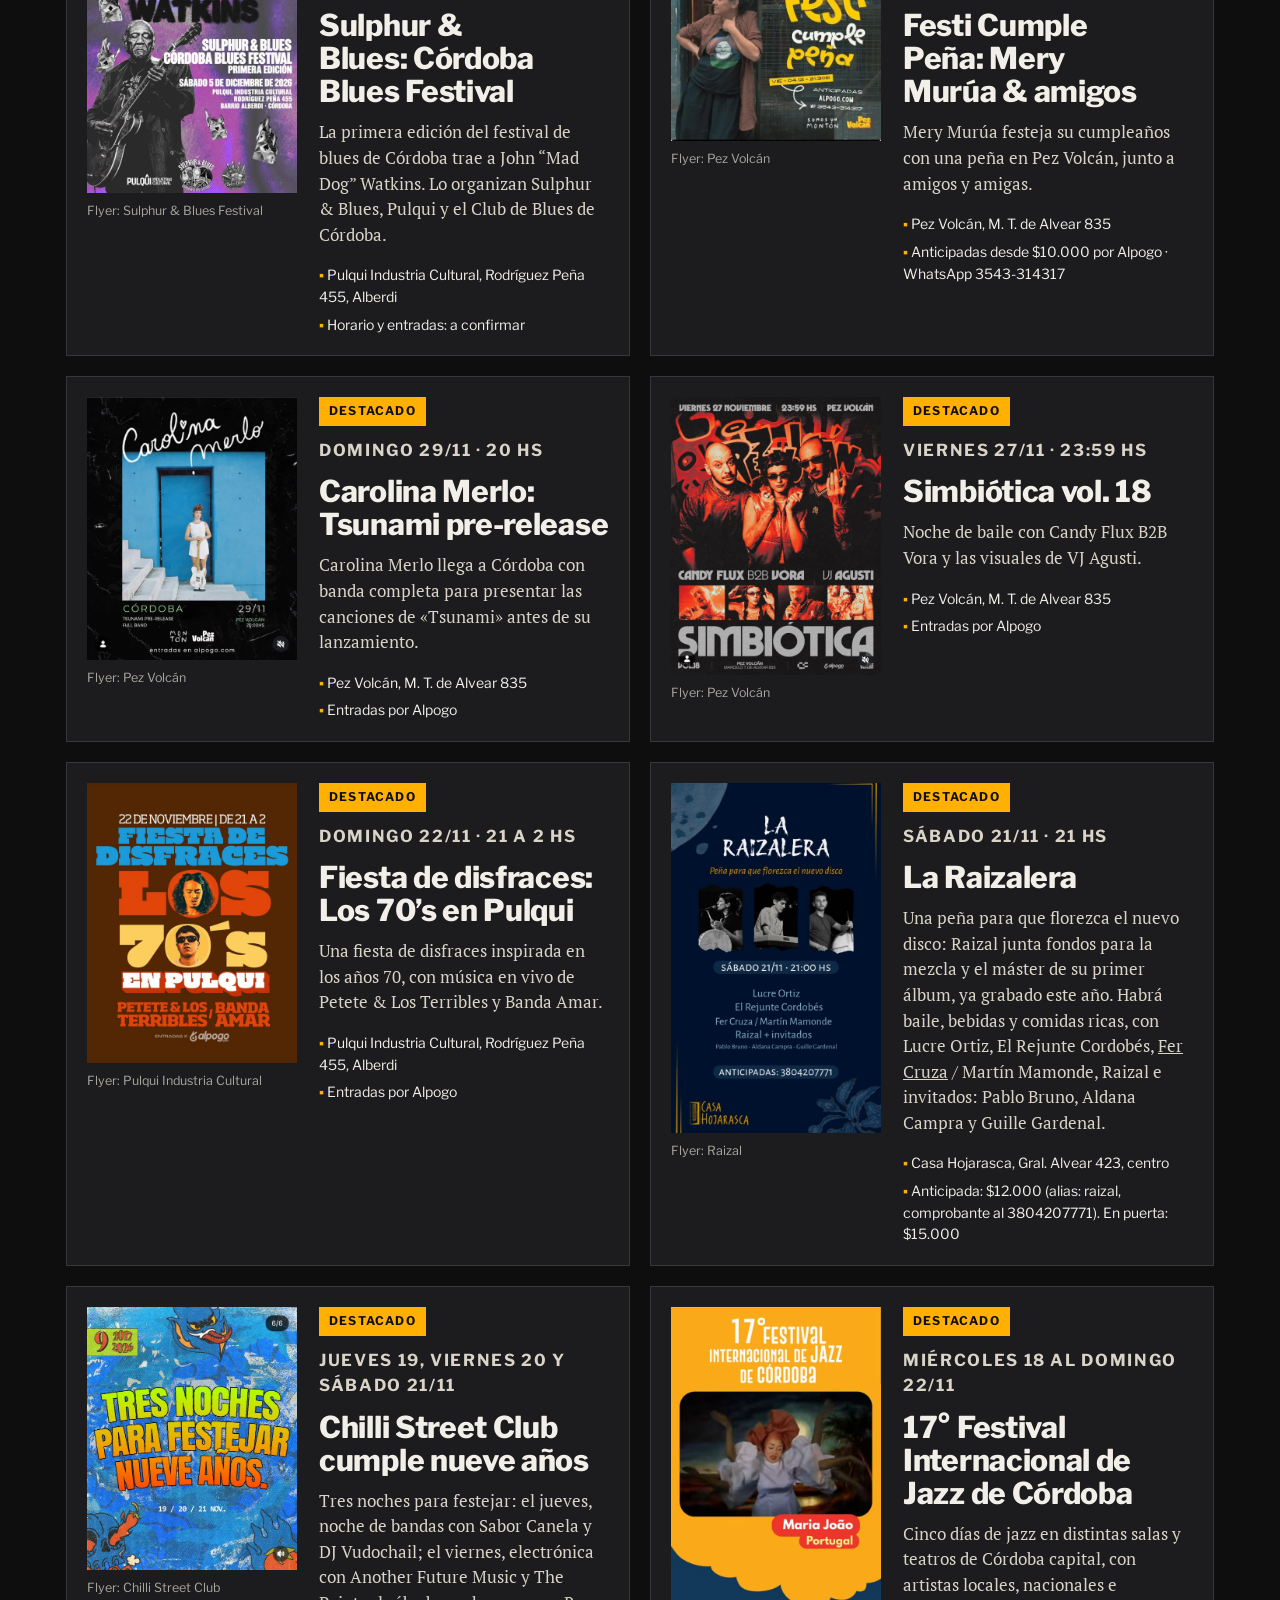
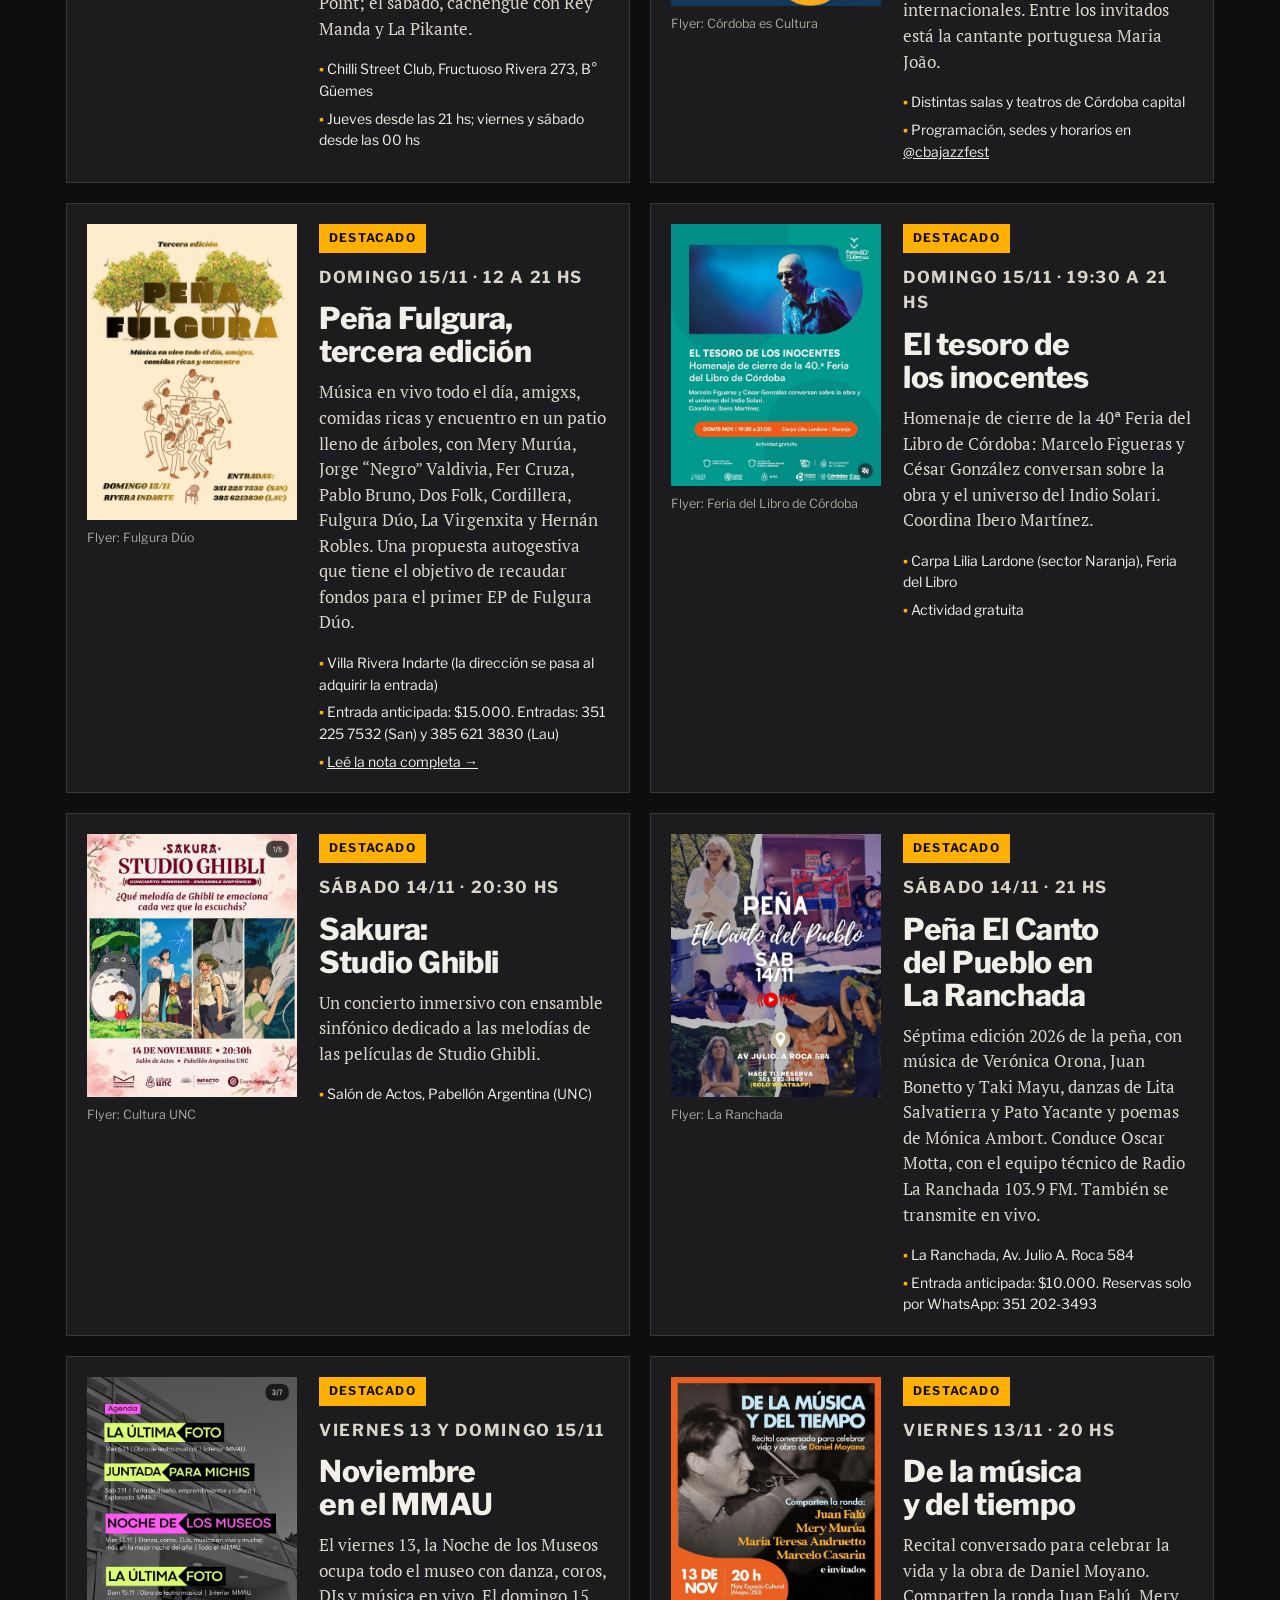
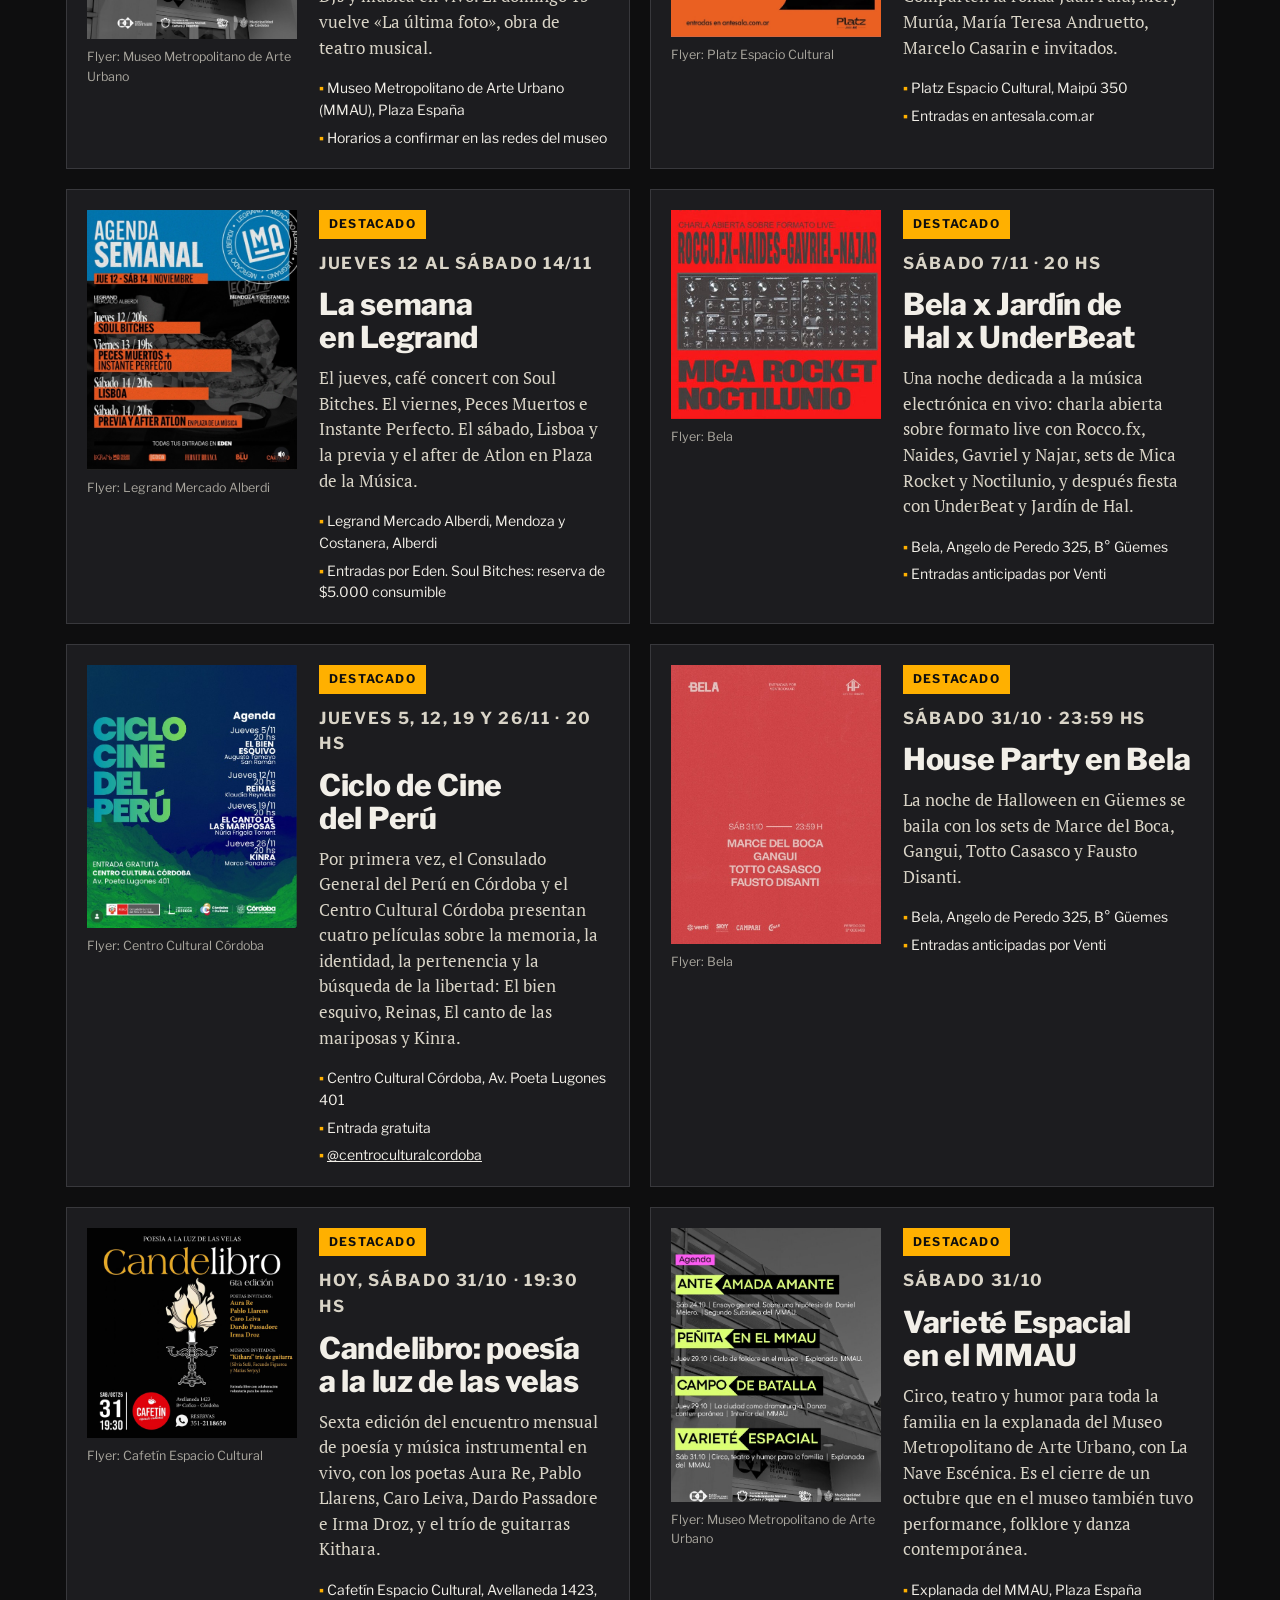
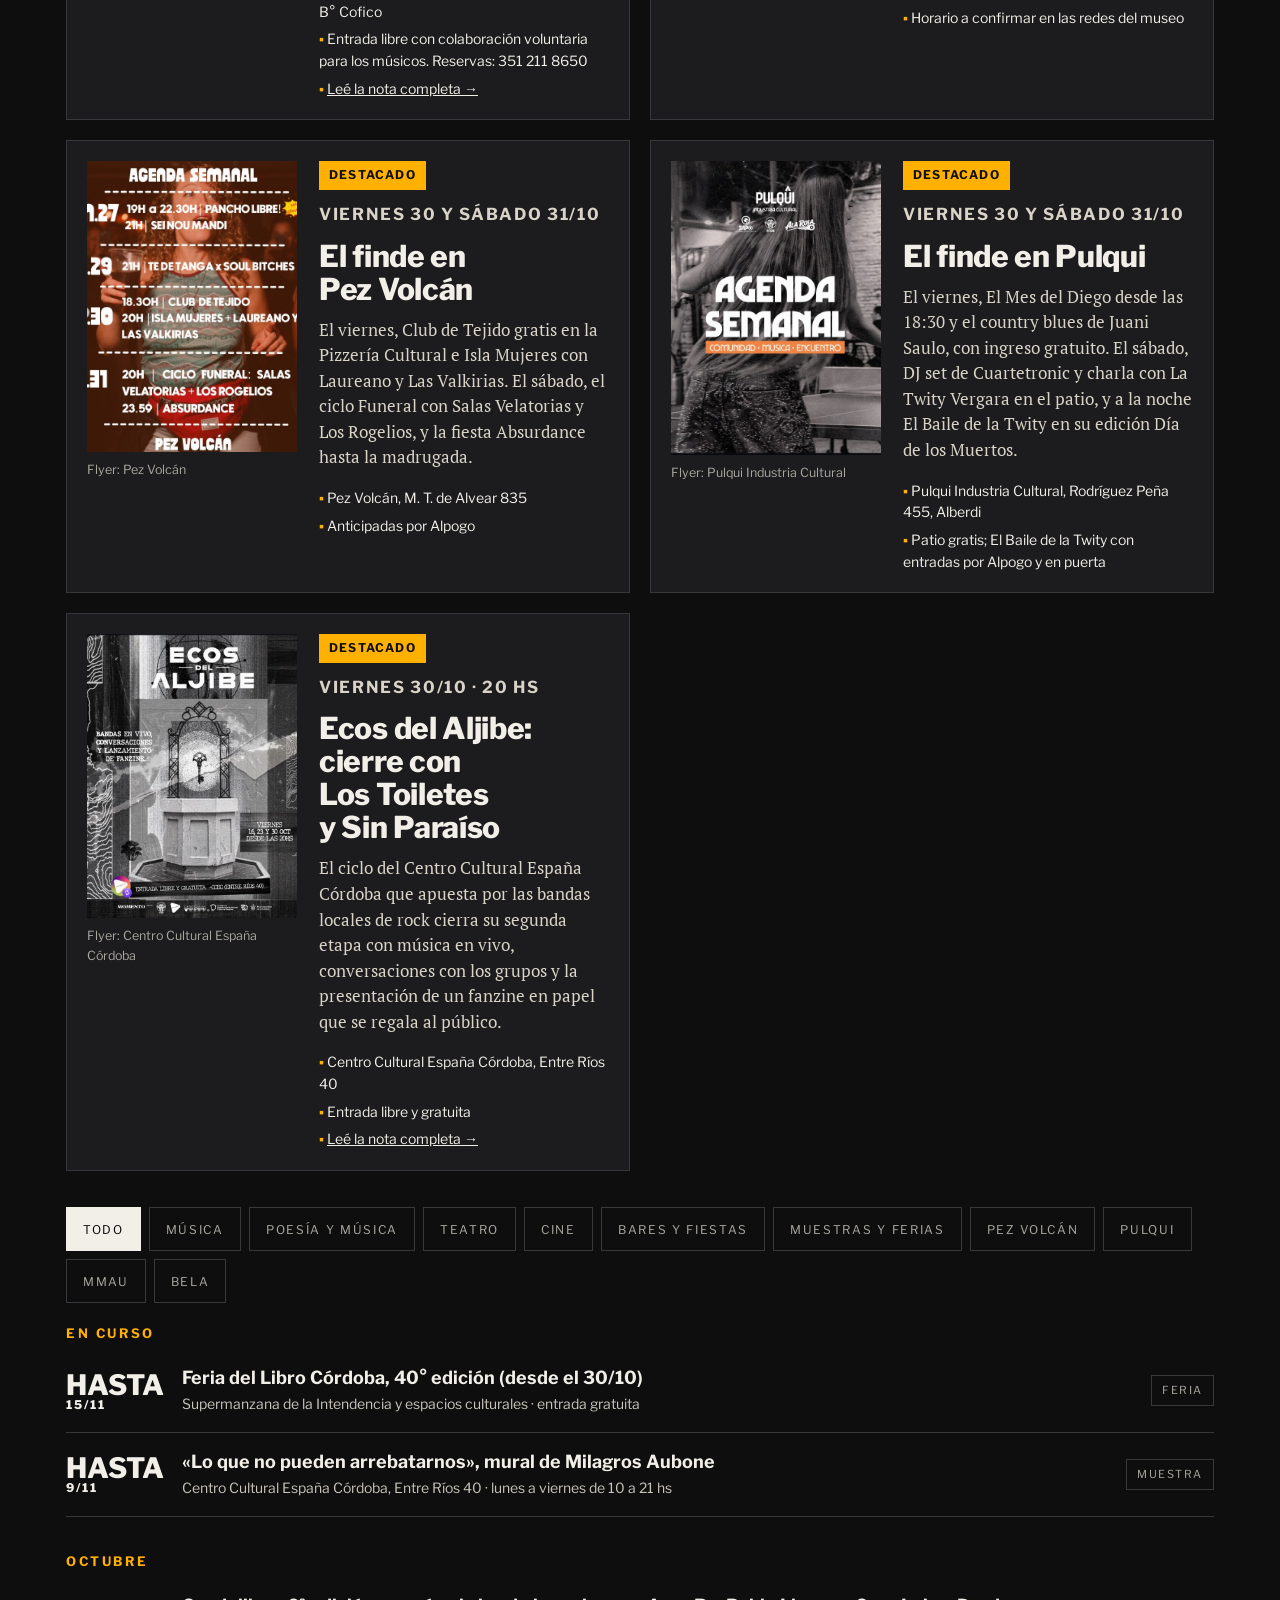
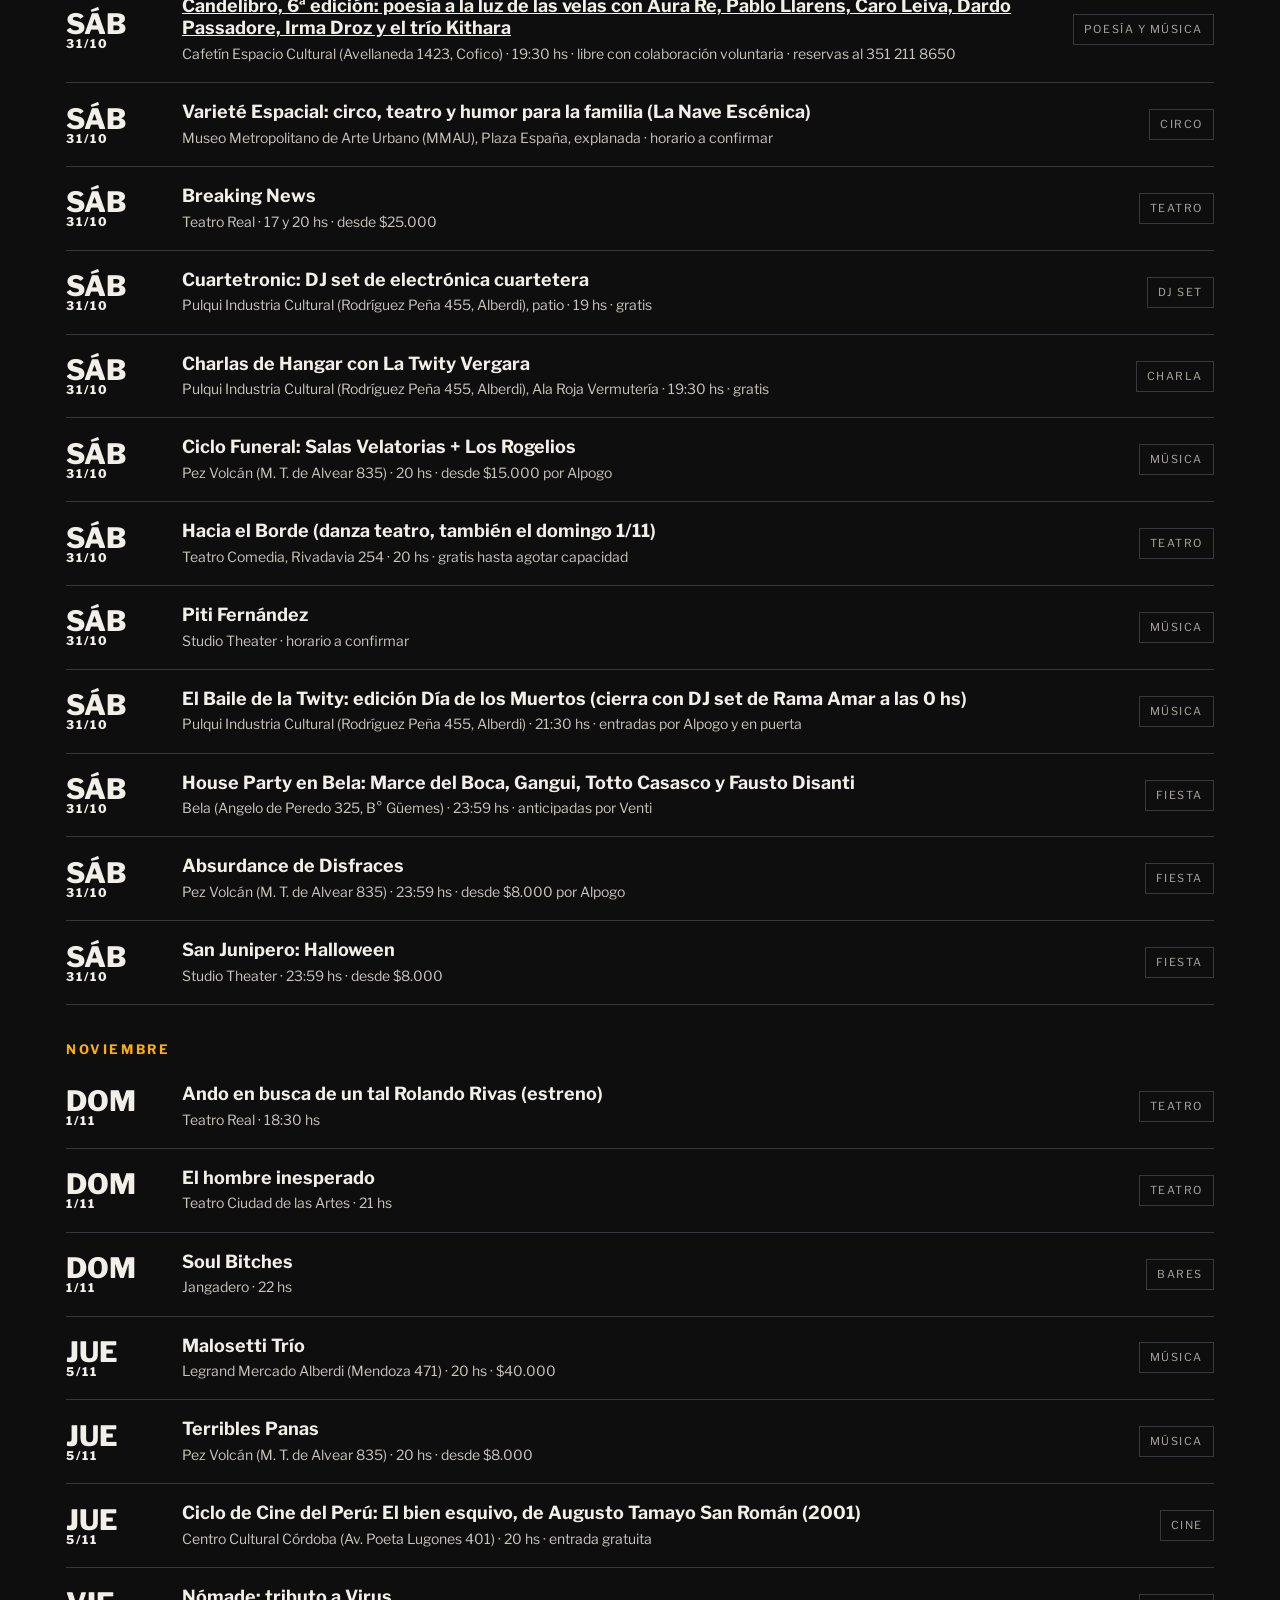
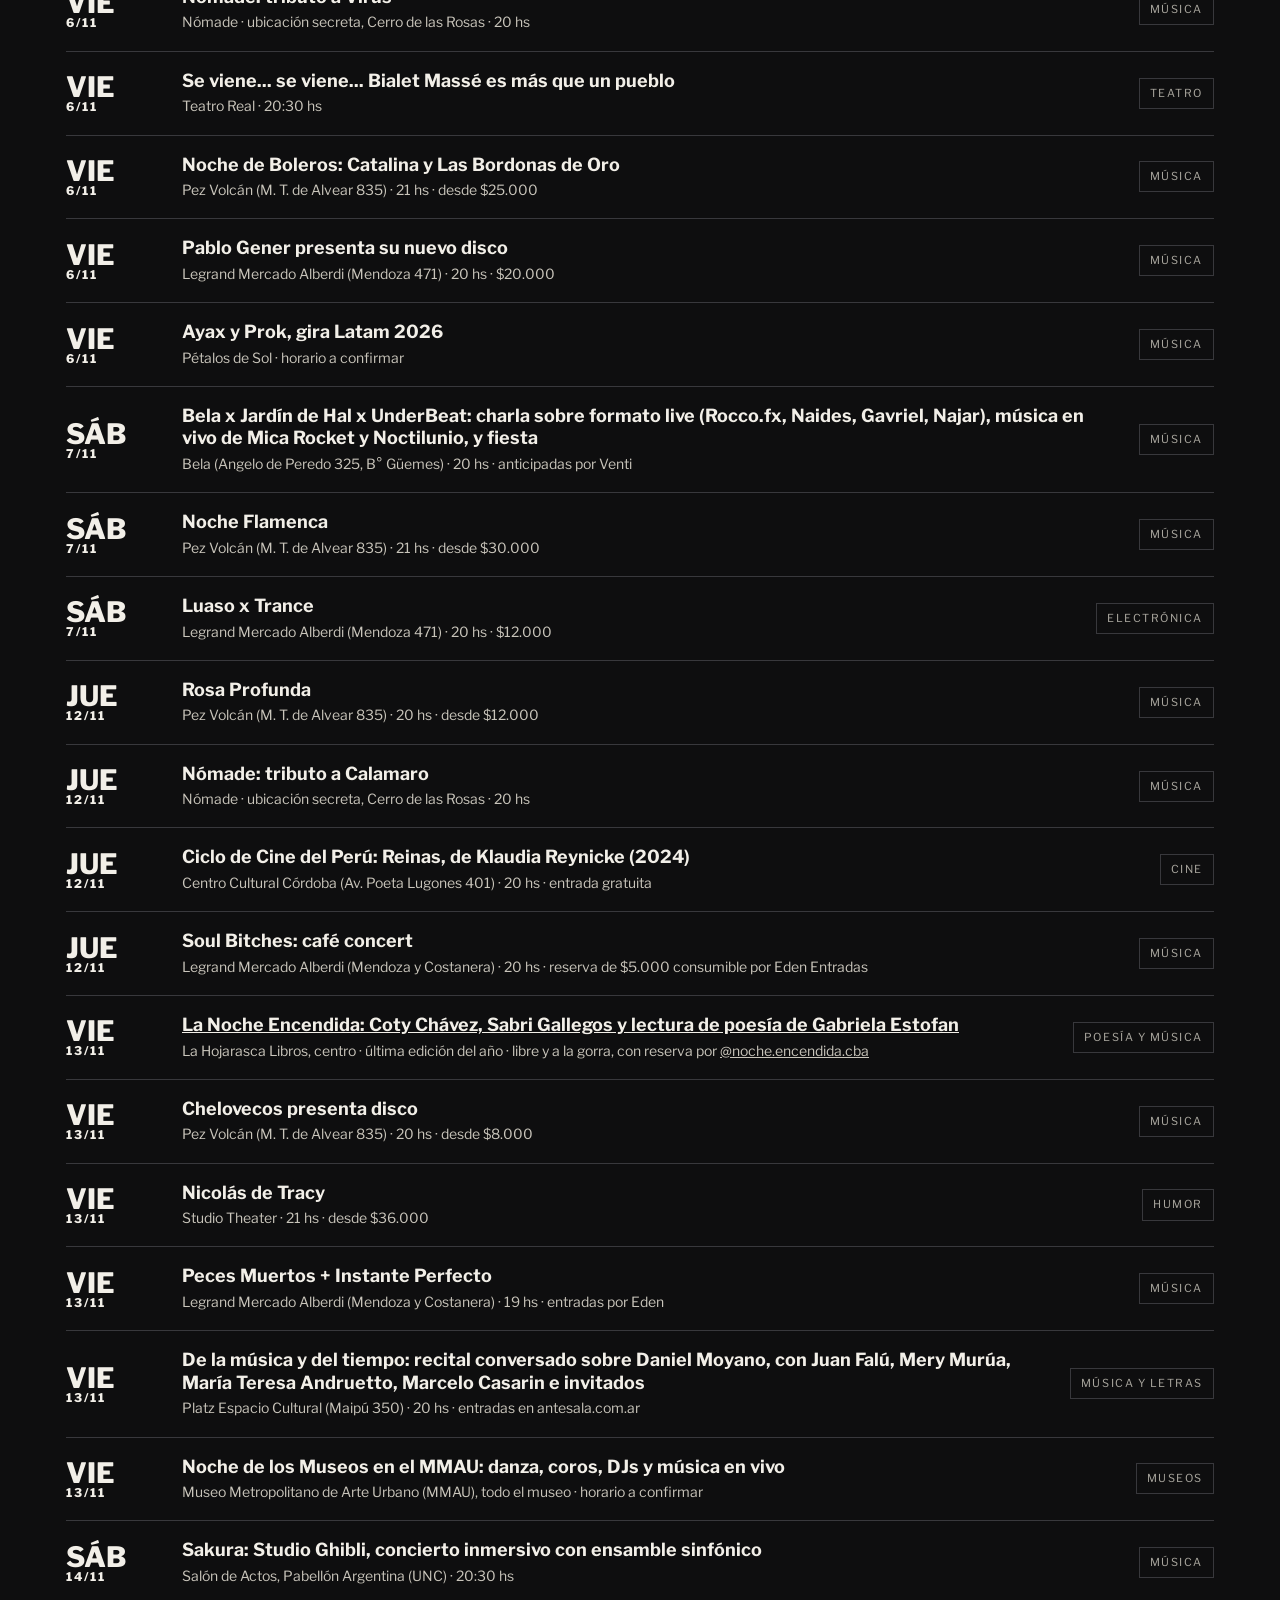
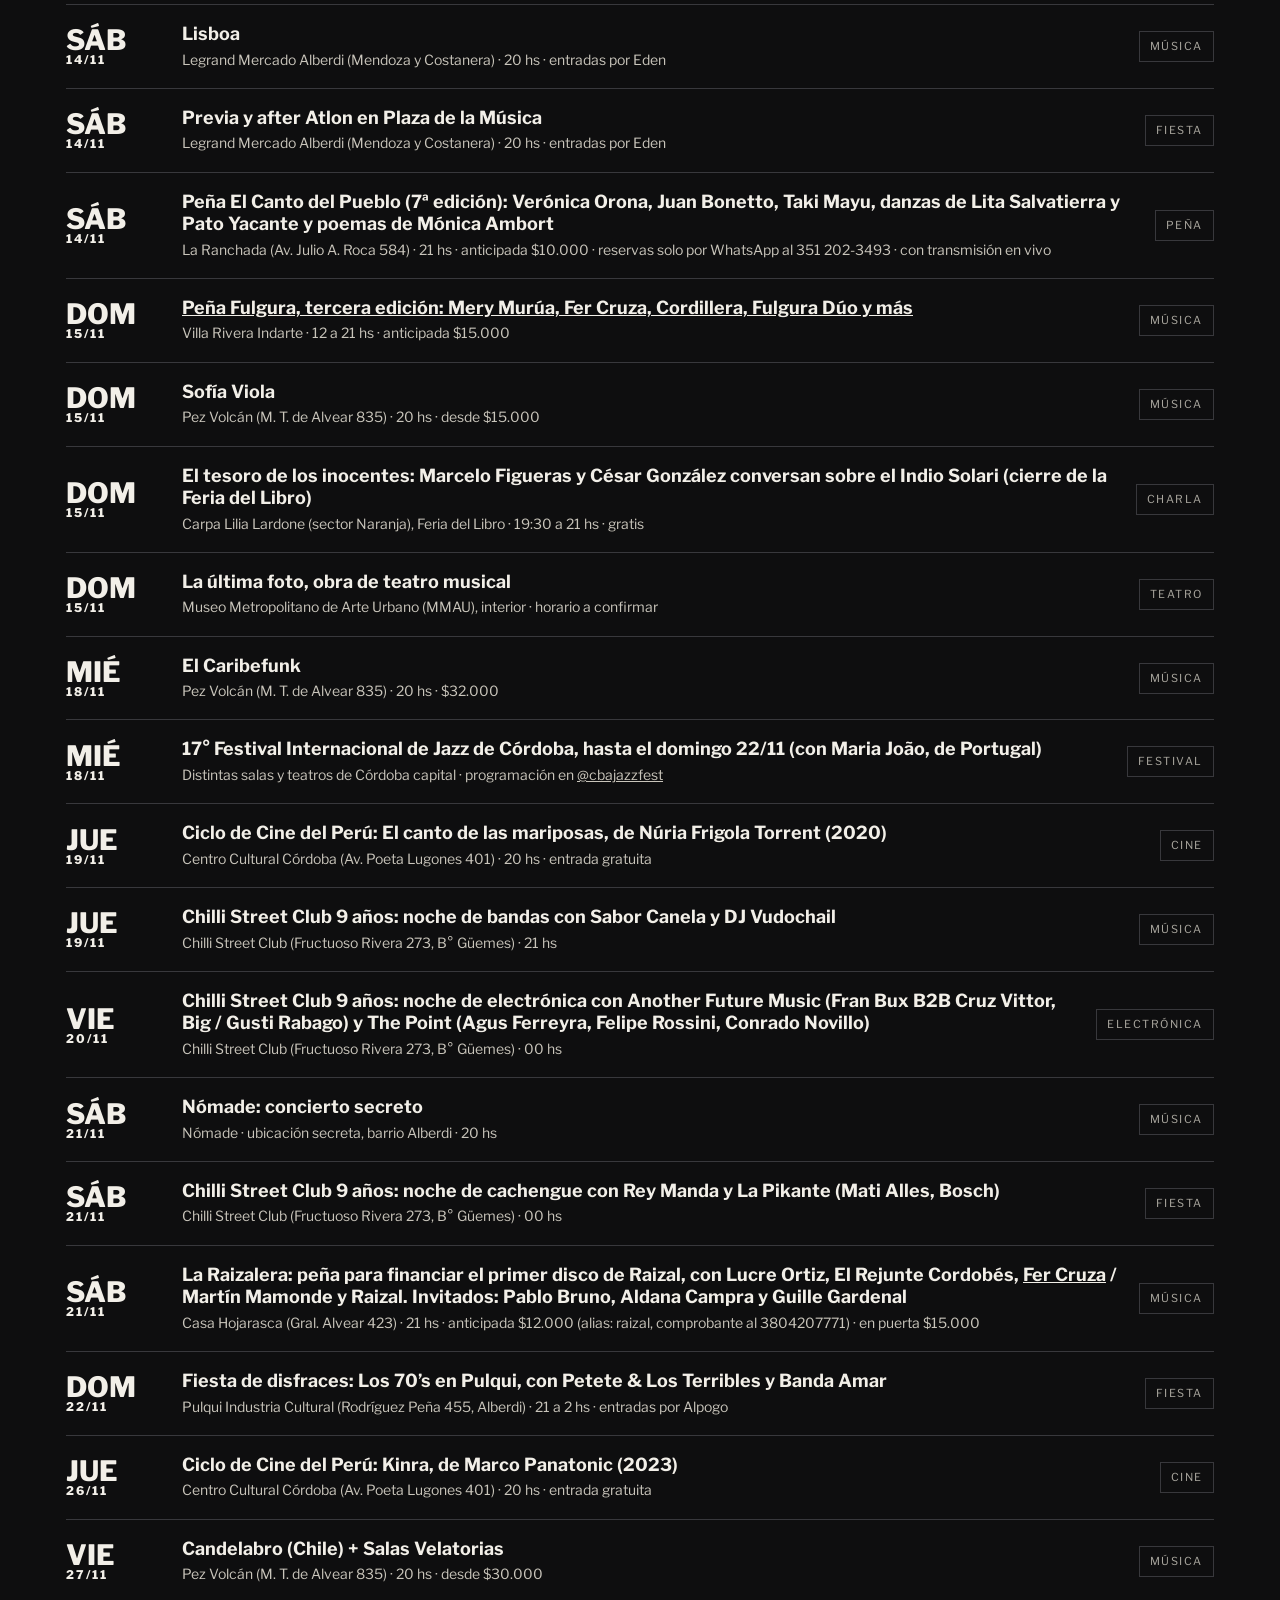
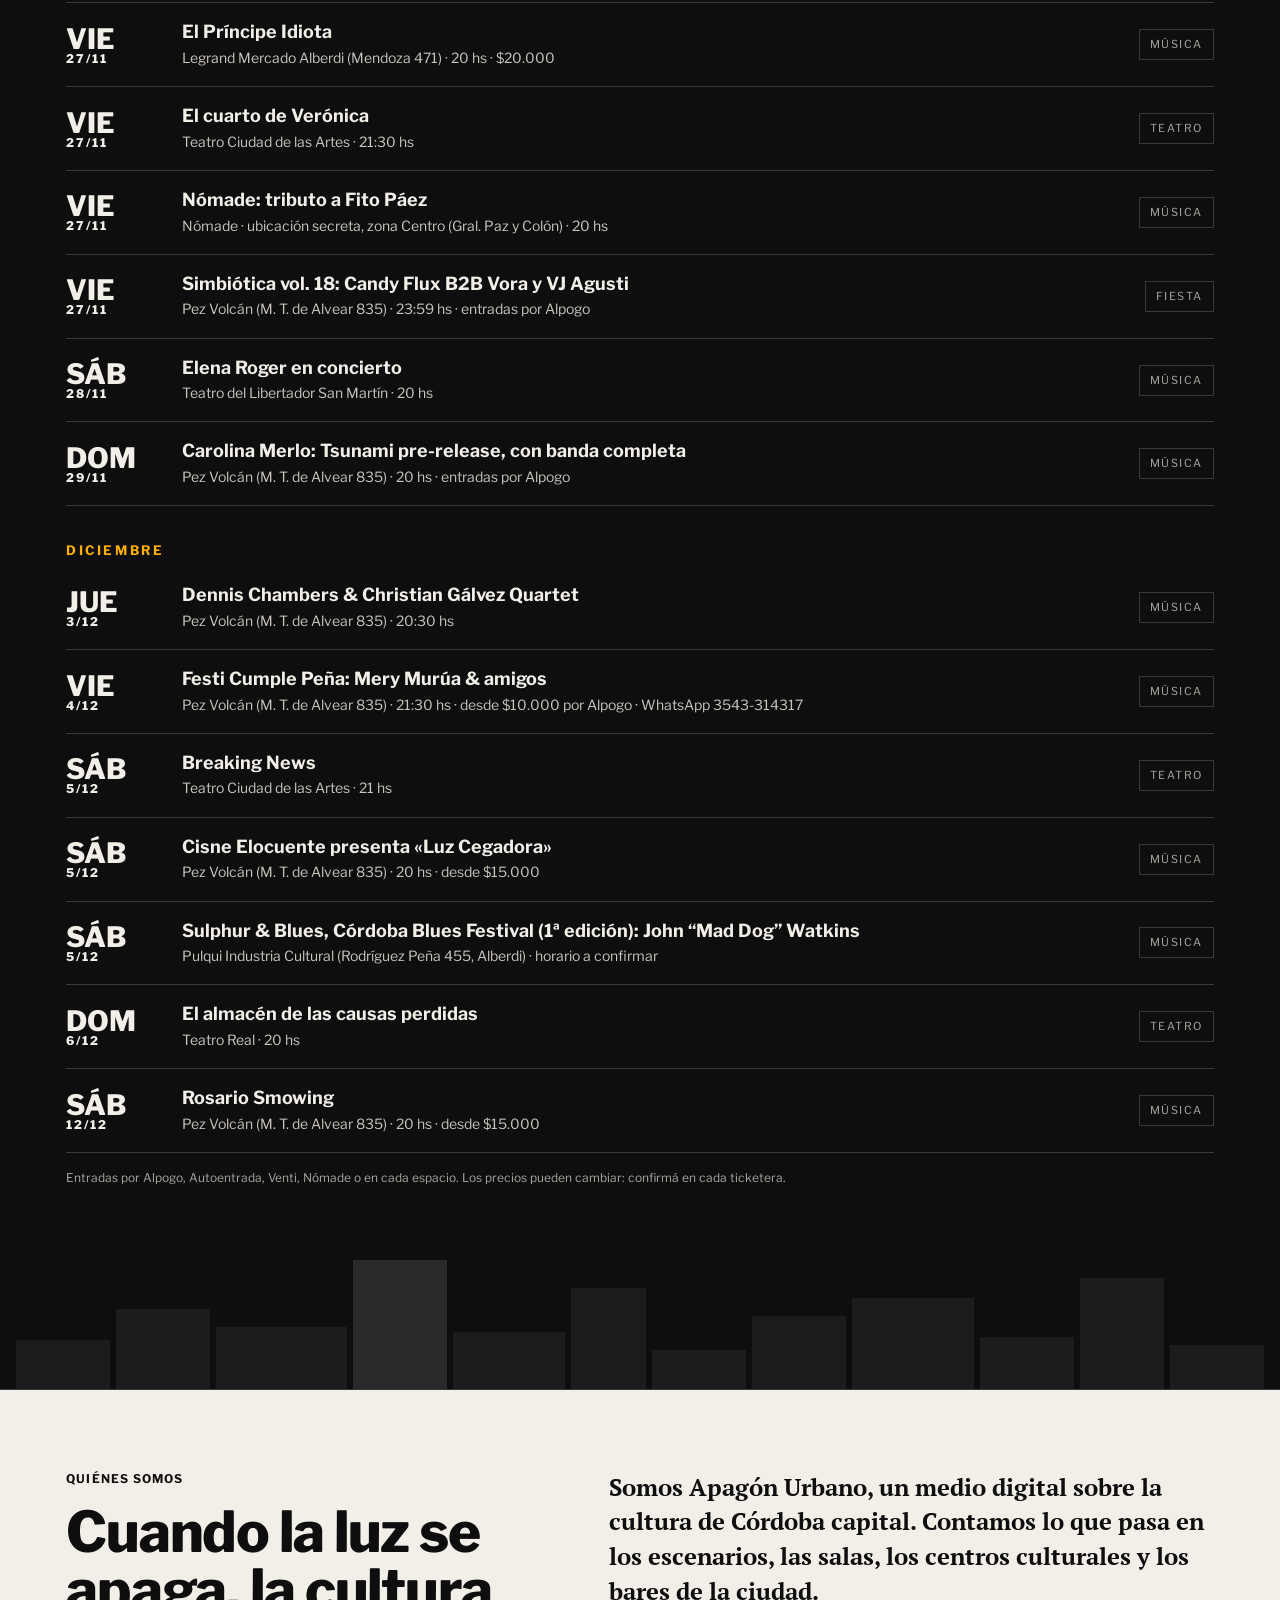
==== commit bd472b96: "Quiénes somos: destaco el nombre de Jazmín Lozano Bosch Co-Authored-By: Claude Opus 5.5 <noreply@ant" ====
--- a/index.html
+++ b/index.html
@@ -483,7 +483,7 @@
         <p>Seguimos a bandas de todos los géneros, a artistas y técnicos que trabajan detrás de escena y a los espacios que sostienen la escena local. Lo contamos con crónicas, entrevistas y noticias, y armamos una agenda cultural para que sepas qué hay para hacer cada semana.</p>
         <p>Si tocás, actuás, organizás o gestionás un espacio, escribinos: queremos contar lo que hacés.</p>
         <div class="ejes"><span>Crónicas</span><span>Entrevistas</span><span>Noticias</span><span>Agenda cultural</span></div>
-        <p class="staff">Dirección, redacción y fotografía: Jazmín Lozano Bosch</p>
+        <p class="staff firma-qs">Dirección, redacción y fotografía: <strong class="nombre">Jazmín Lozano Bosch</strong></p>
         <p class="staff">Contacto: <a href="mailto:apagonurbano@gmail.com">apagonurbano@gmail.com</a></p>
       </div>
     </div>
--- a/tipografia.css
+++ b/tipografia.css
@@ -96,3 +96,55 @@
   .skyline i::after, .skyline i.on::after { animation: none; }
   .skyline i.on::after { opacity: 1; }
 }
+
+/* Menú: letra en minúscula y botones parejos en el celular, sin huecos */
+.menu-barra a { text-transform: none; font-weight: 600; font-size: 15px; letter-spacing: 0; }
+@media (max-width: 860px) {
+  .menu-barra ul { display: flex; flex-wrap: wrap; }
+  .menu-barra li { flex: 1 1 auto; border-right: 1px solid #C9C4B8; border-bottom: 1px solid #C9C4B8; }
+  .menu-barra a, .menu-barra li:first-child a { display: block; text-align: center; padding: 12px 10px; font-size: 14.5px; letter-spacing: 0; }
+  .menu-barra li:first-child a[aria-current="page"] { padding-left: 10px; }
+}
+
+/* Celular: logo un poco más chico para que no lo pisen Instagram y Facebook */
+@media (max-width: 860px) {
+  .mh-top { flex-wrap: nowrap; align-items: flex-start; }
+  .mh-marca { min-width: 0; flex: 1 1 auto; }
+  .mh-lado { flex: 0 0 auto; }
+  .marca.grande { gap: 10px; }
+  .marca.grande .iso { height: 52px; gap: 4px; }
+  .marca.grande .iso span { width: 15px; }
+  .marca.grande .iso span:nth-child(1) { height: 27px; }
+  .marca.grande .iso span:nth-child(2) { height: 52px; width: 19px; }
+  .marca.grande .iso span:nth-child(2)::after { left: 6px; top: 9px; width: 7px; height: 9px; }
+  .marca.grande .iso span:nth-child(3) { height: 39px; }
+  .marca.grande b { font-size: clamp(48px, 13.5vw, 70px); }
+  .marca.grande small { font-size: 11px; letter-spacing: .7em; padding-top: 6px; }
+  .mh-lado .redes { margin-right: -10px; }
+  .redes a { width: 40px; height: 40px; }
+}
+@media (max-width: 380px) {
+  .marca.grande b { font-size: 48px; }
+  .marca.grande .iso { height: 44px; }
+  .marca.grande .iso span:nth-child(2) { height: 44px; }
+  .marca.grande .iso span:nth-child(3) { height: 33px; }
+  .marca.grande .iso span:nth-child(1) { height: 23px; }
+  .marca.grande small { letter-spacing: .55em; }
+}
+
+/* Tablets y ventanas medianas: el logo vuelve al tamaño que tenía */
+@media (min-width: 600px) and (max-width: 860px) {
+  .marca.grande { gap: 14px; }
+  .marca.grande .iso { height: 66px; gap: 5px; }
+  .marca.grande .iso span { width: 19px; }
+  .marca.grande .iso span:nth-child(1) { height: 34px; }
+  .marca.grande .iso span:nth-child(2) { height: 66px; width: 24px; }
+  .marca.grande .iso span:nth-child(2)::after { left: 7.5px; top: 12px; width: 9px; height: 12px; }
+  .marca.grande .iso span:nth-child(3) { height: 50px; }
+  .marca.grande b { font-size: 70px; }
+  .marca.grande small { font-size: 13px; letter-spacing: .75em; padding-top: 8px; }
+}
+
+/* Quiénes somos: nombre de la directora destacado */
+.firma-qs { display: flex; flex-direction: column; gap: 6px; margin-top: 30px; padding-top: 18px; border-top: 3px solid var(--noche); }
+.firma-qs .nombre { font-family: var(--titular); font-weight: 800; font-size: clamp(28px, 3vw, 38px); line-height: 1.05; letter-spacing: -.015em; color: var(--noche); }
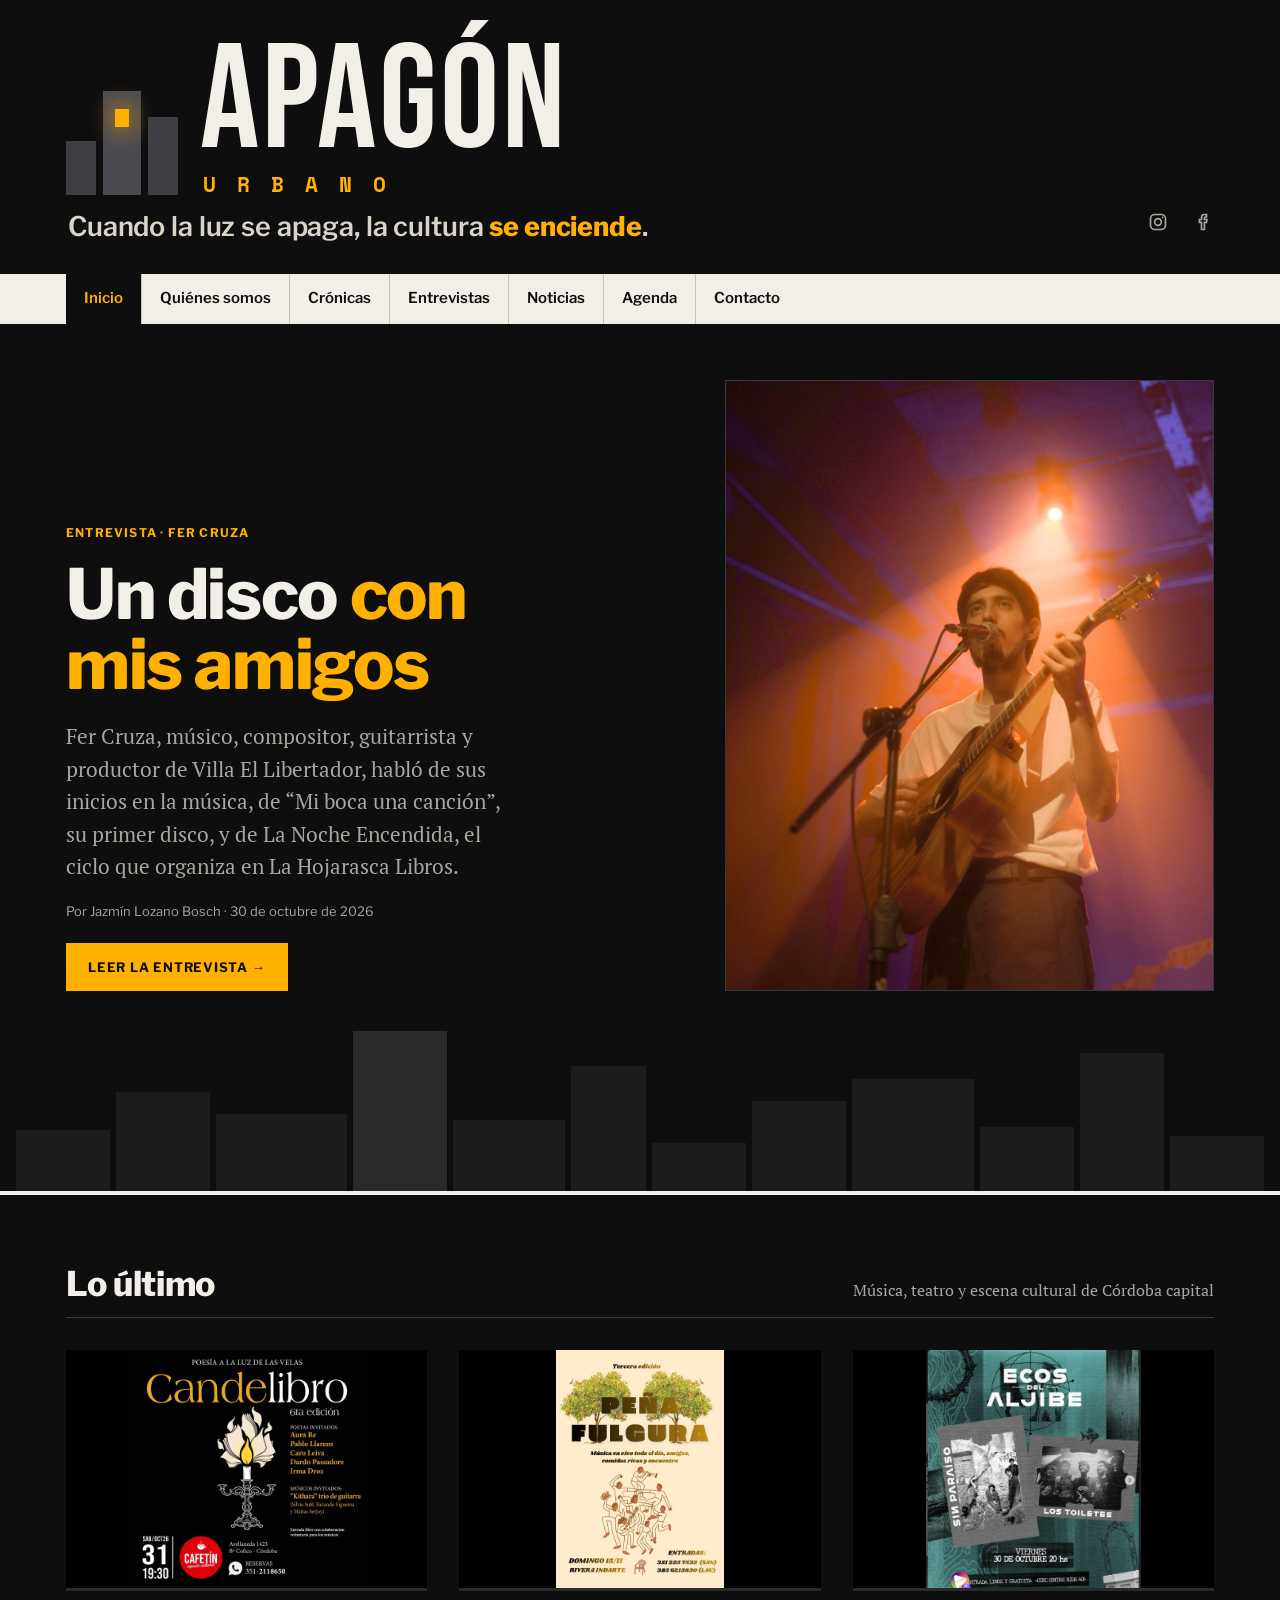
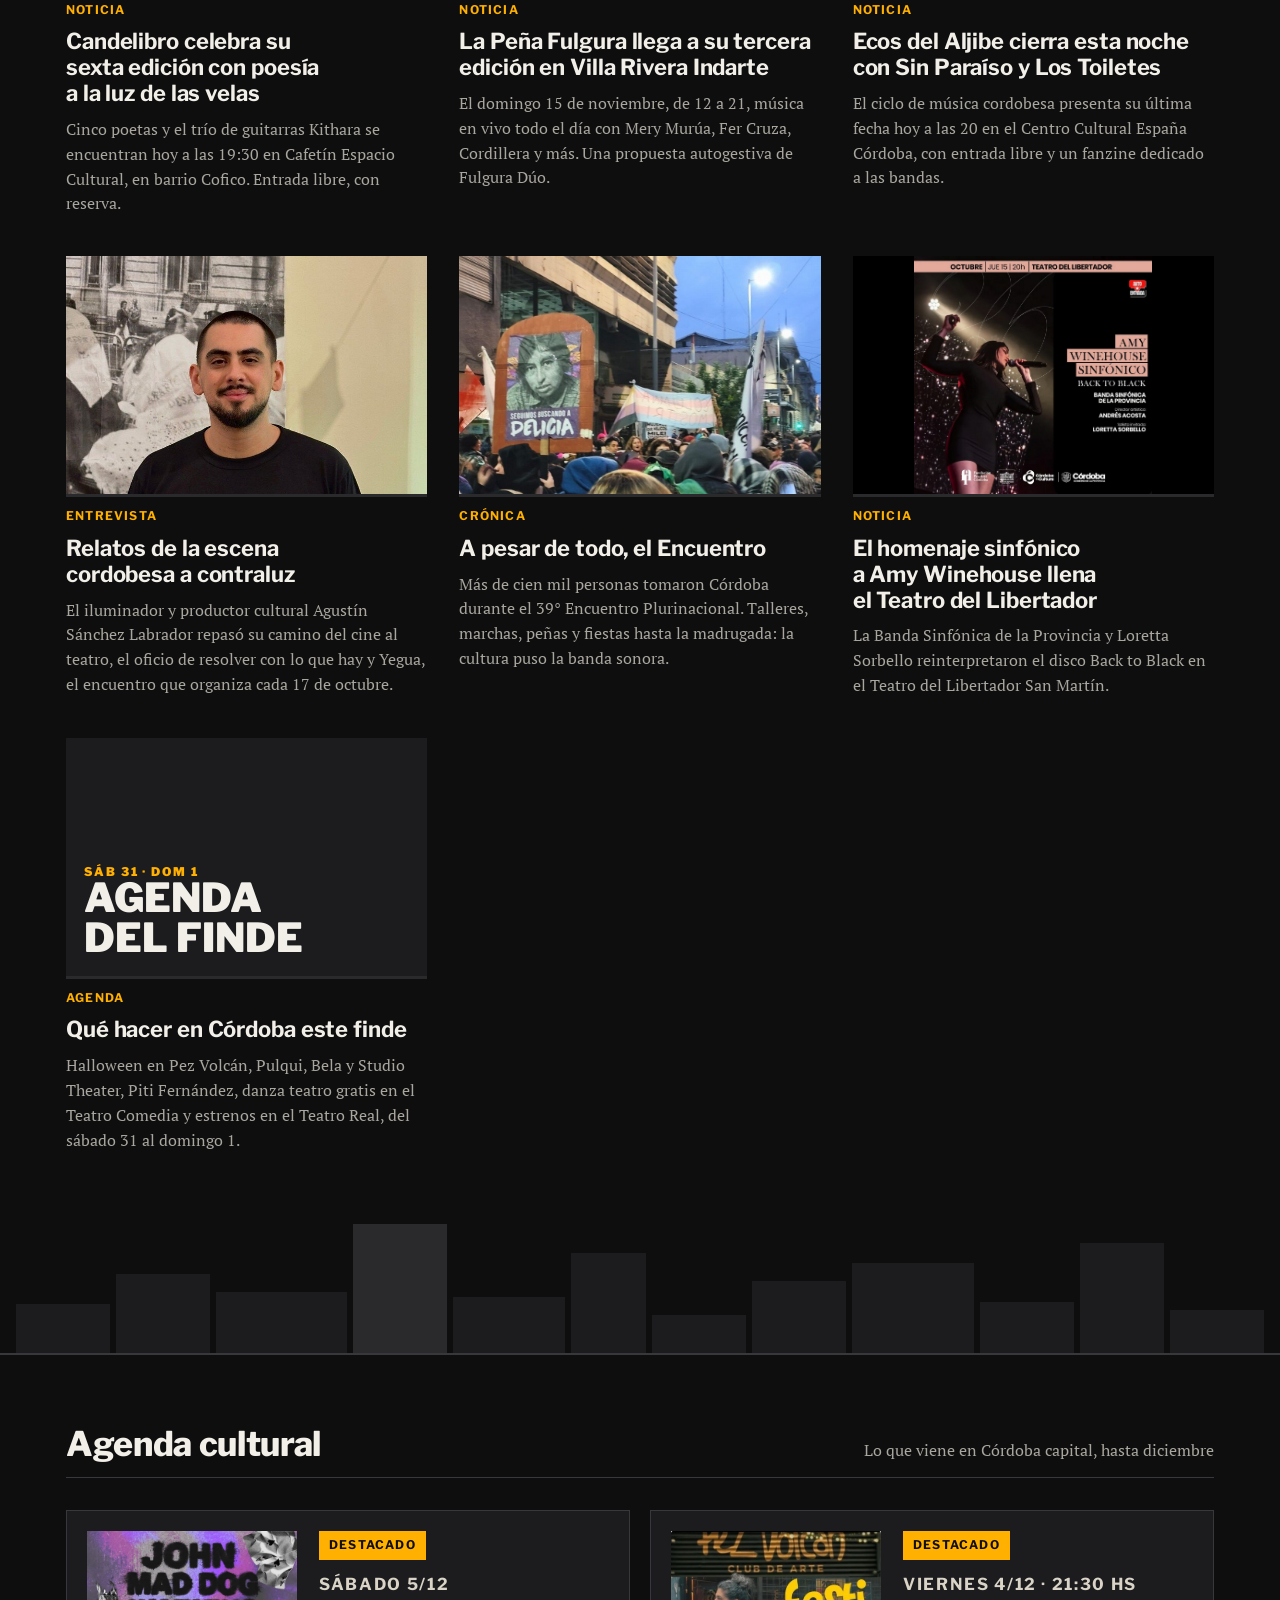
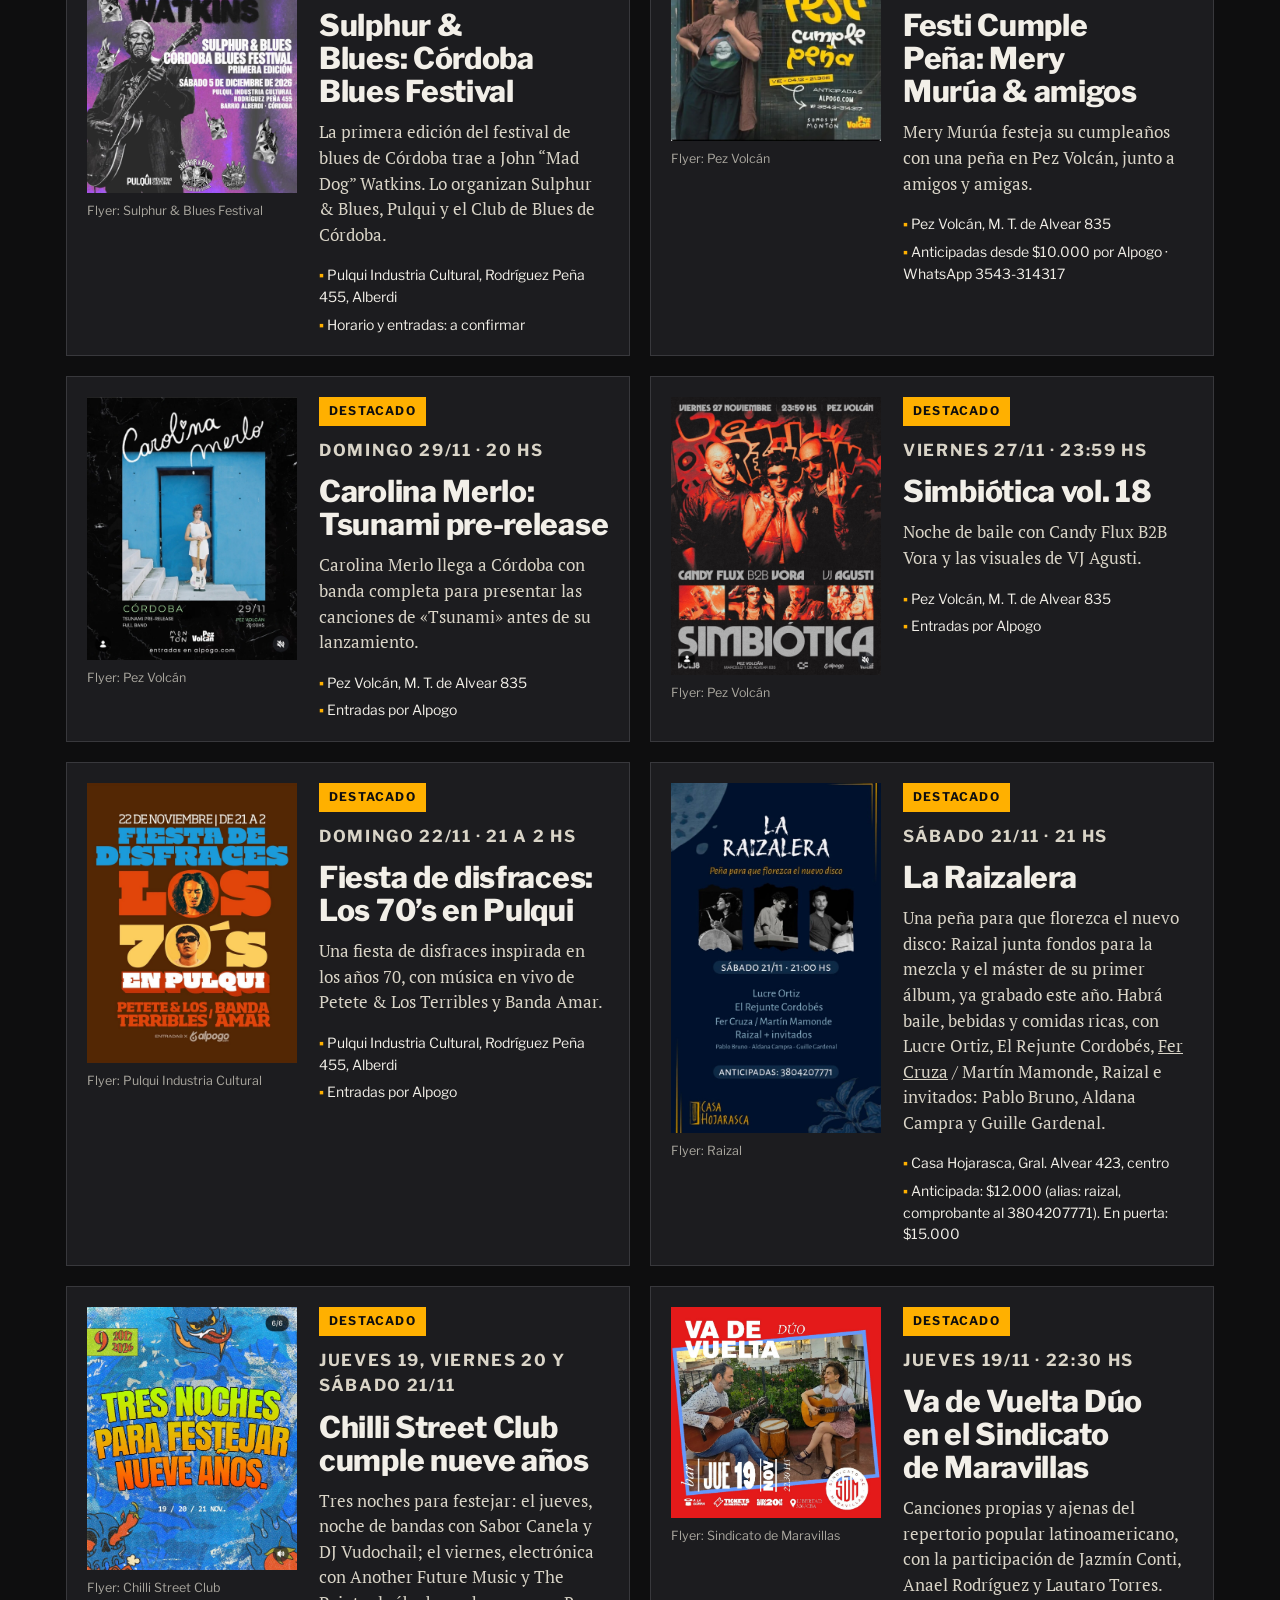
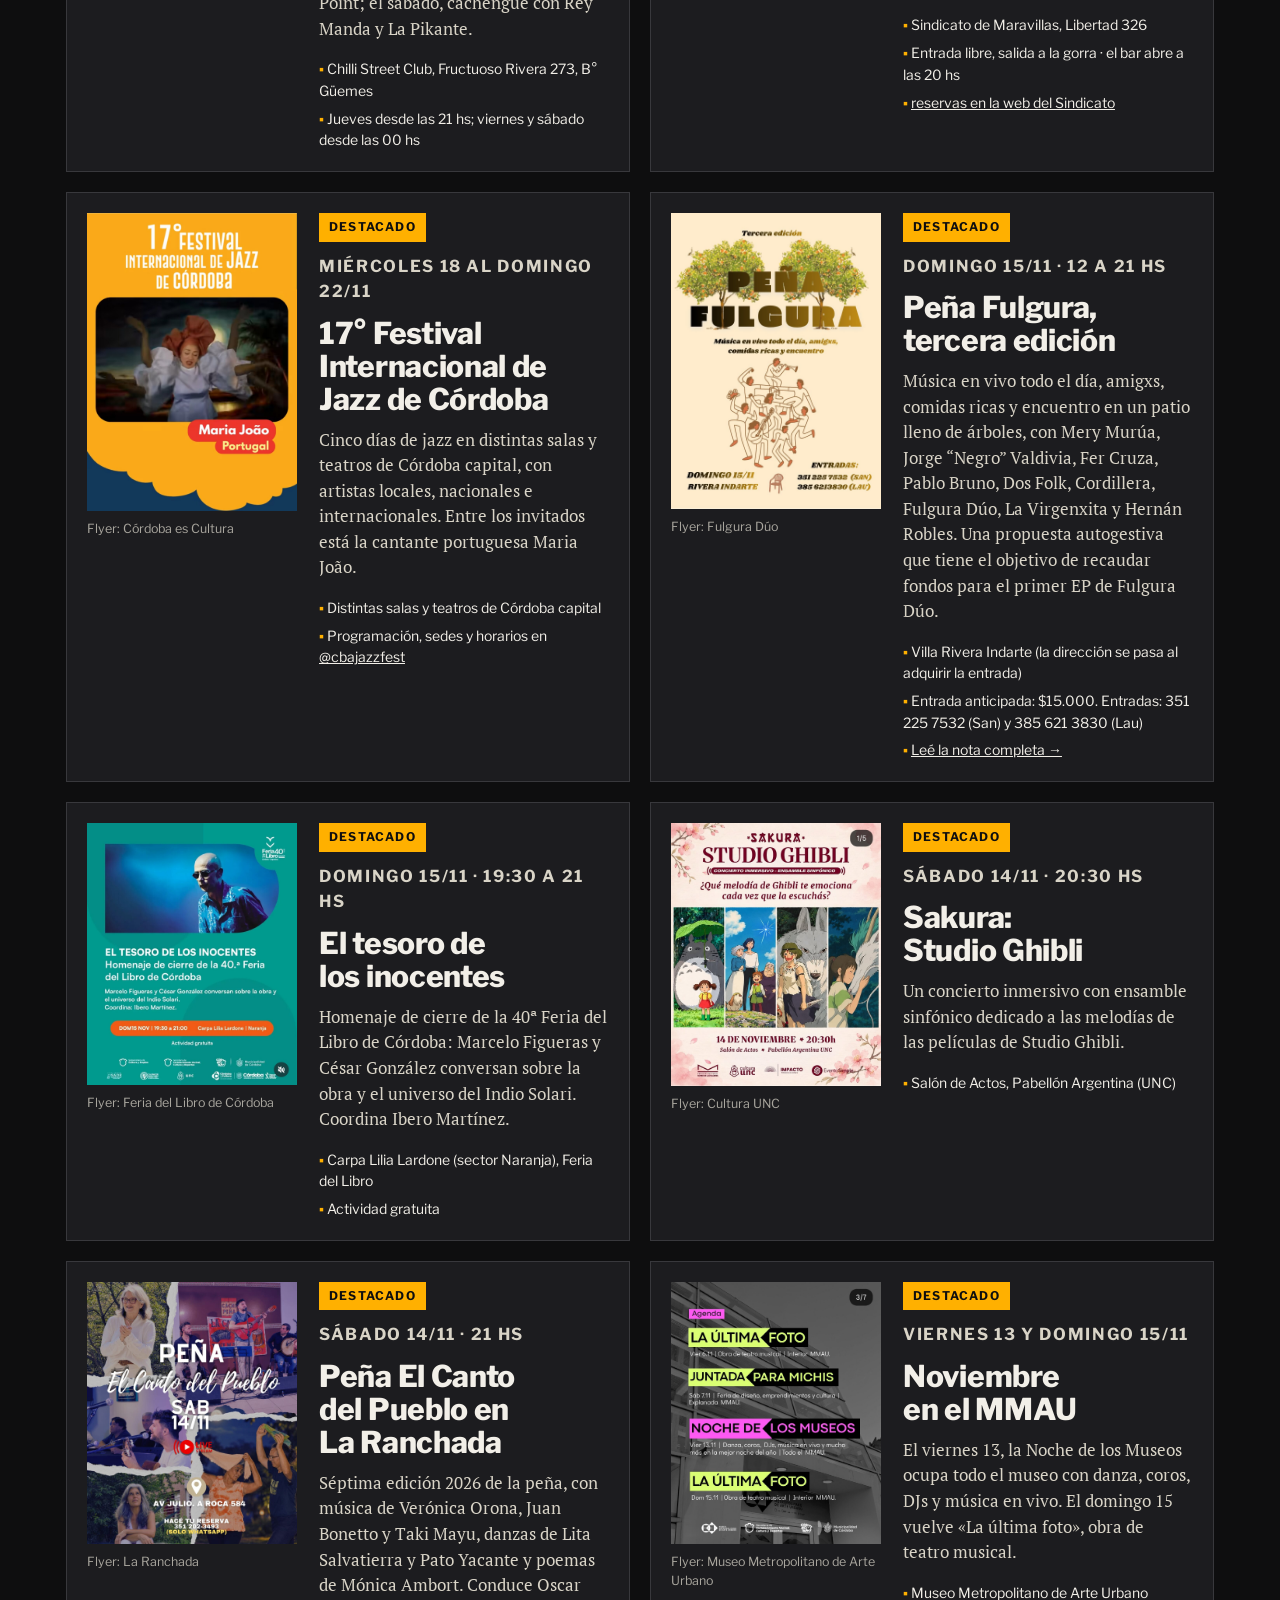
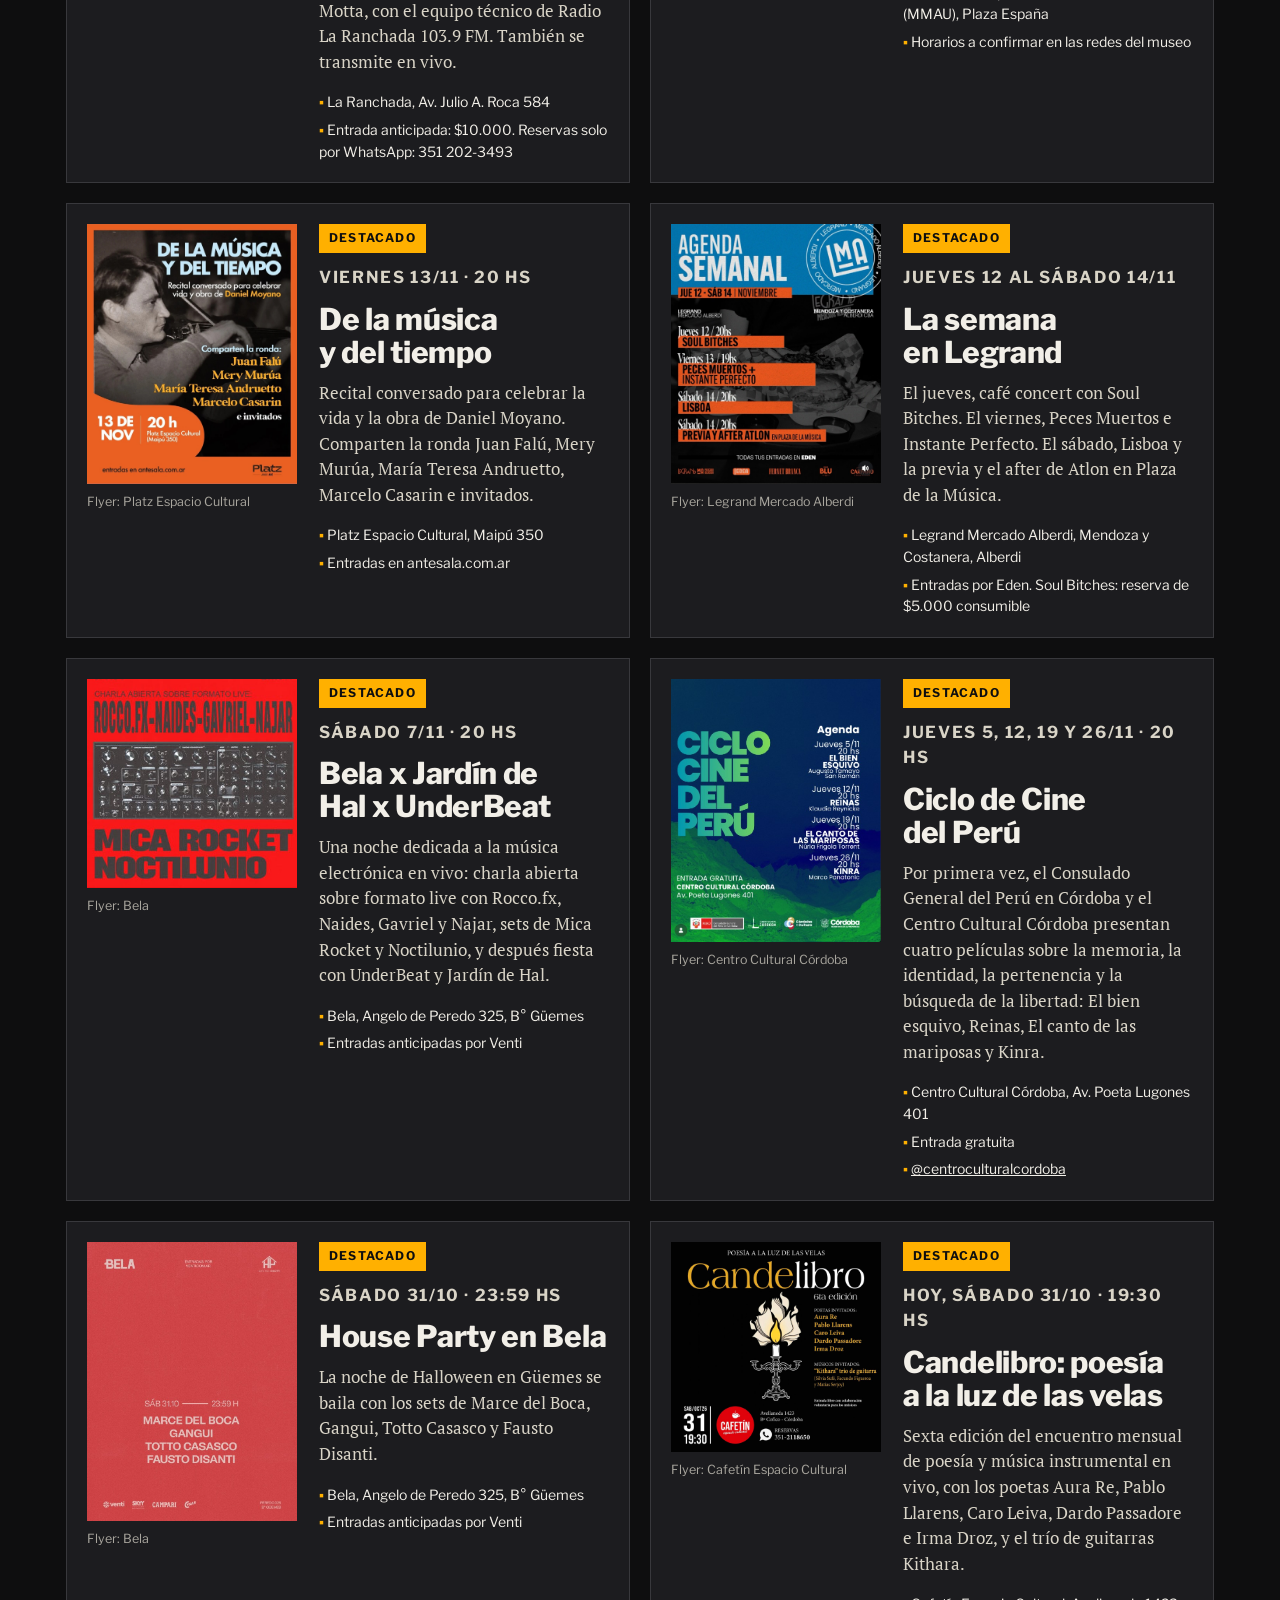
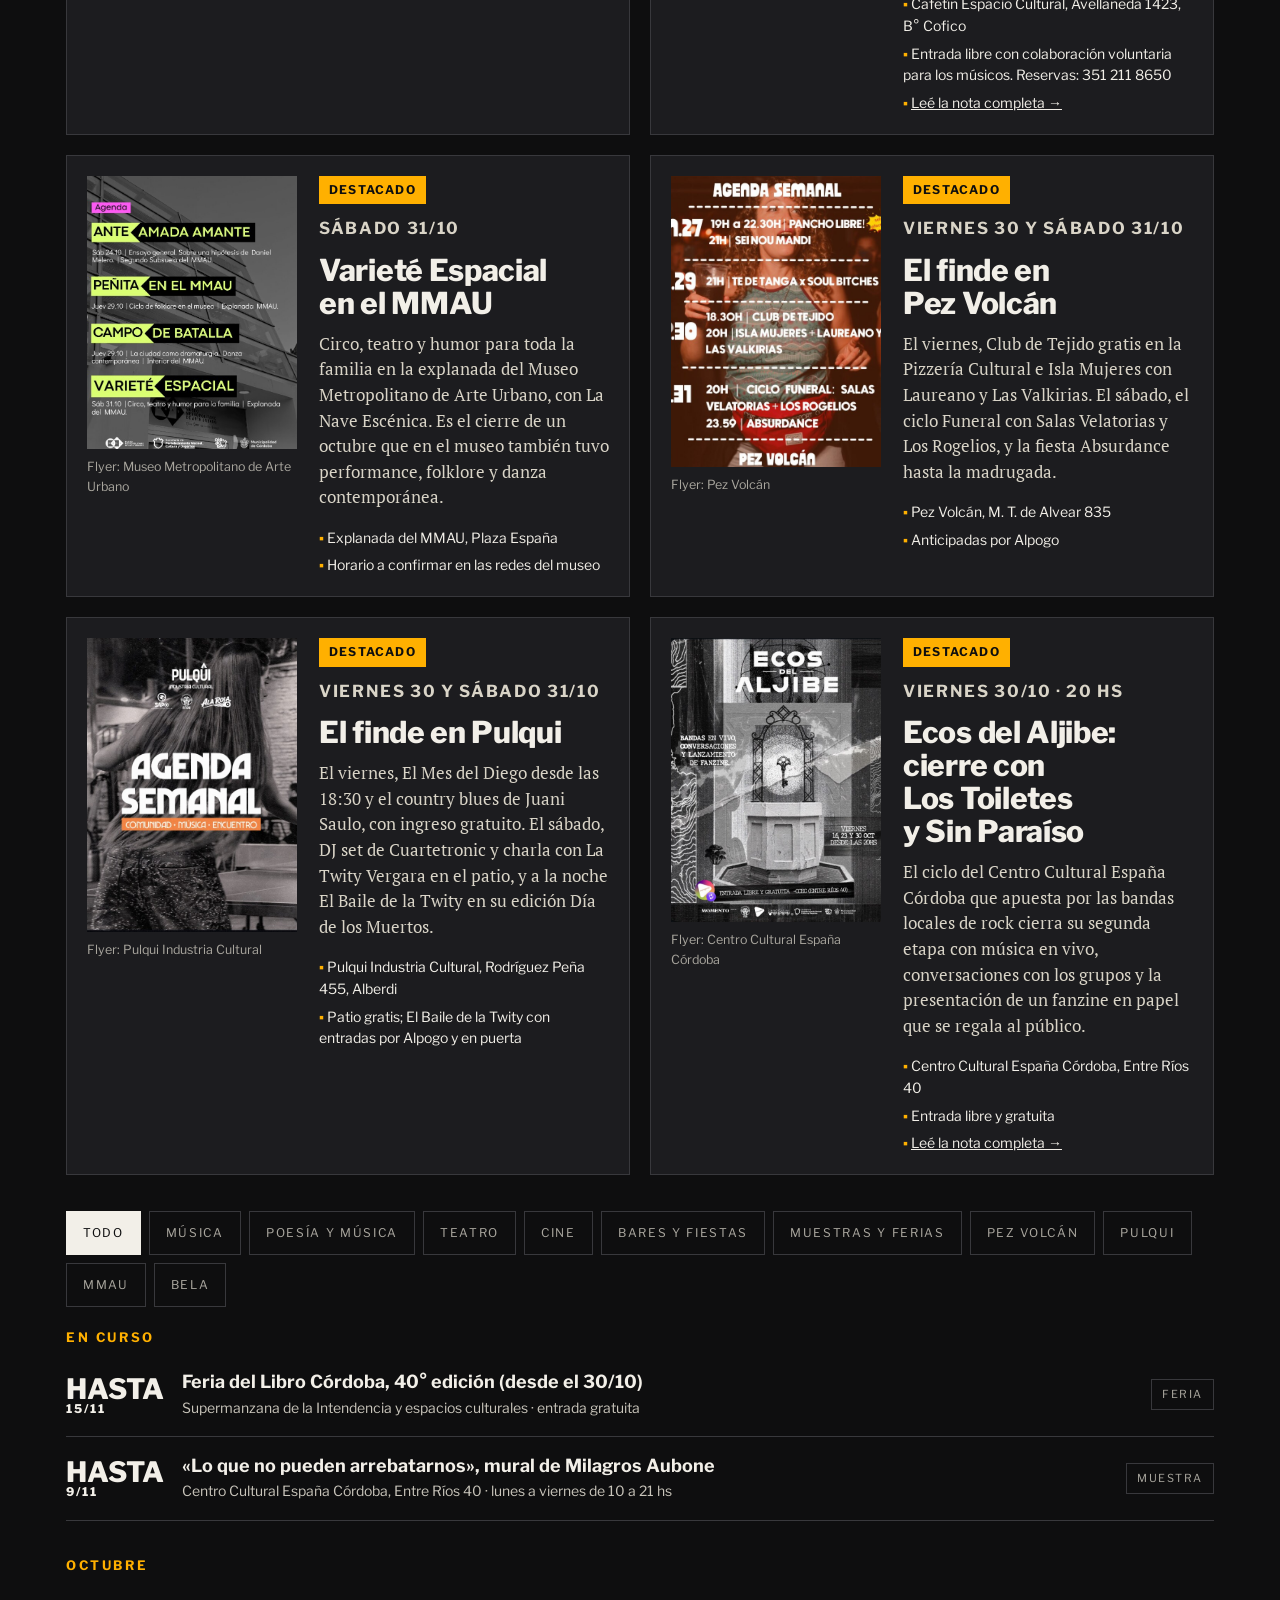
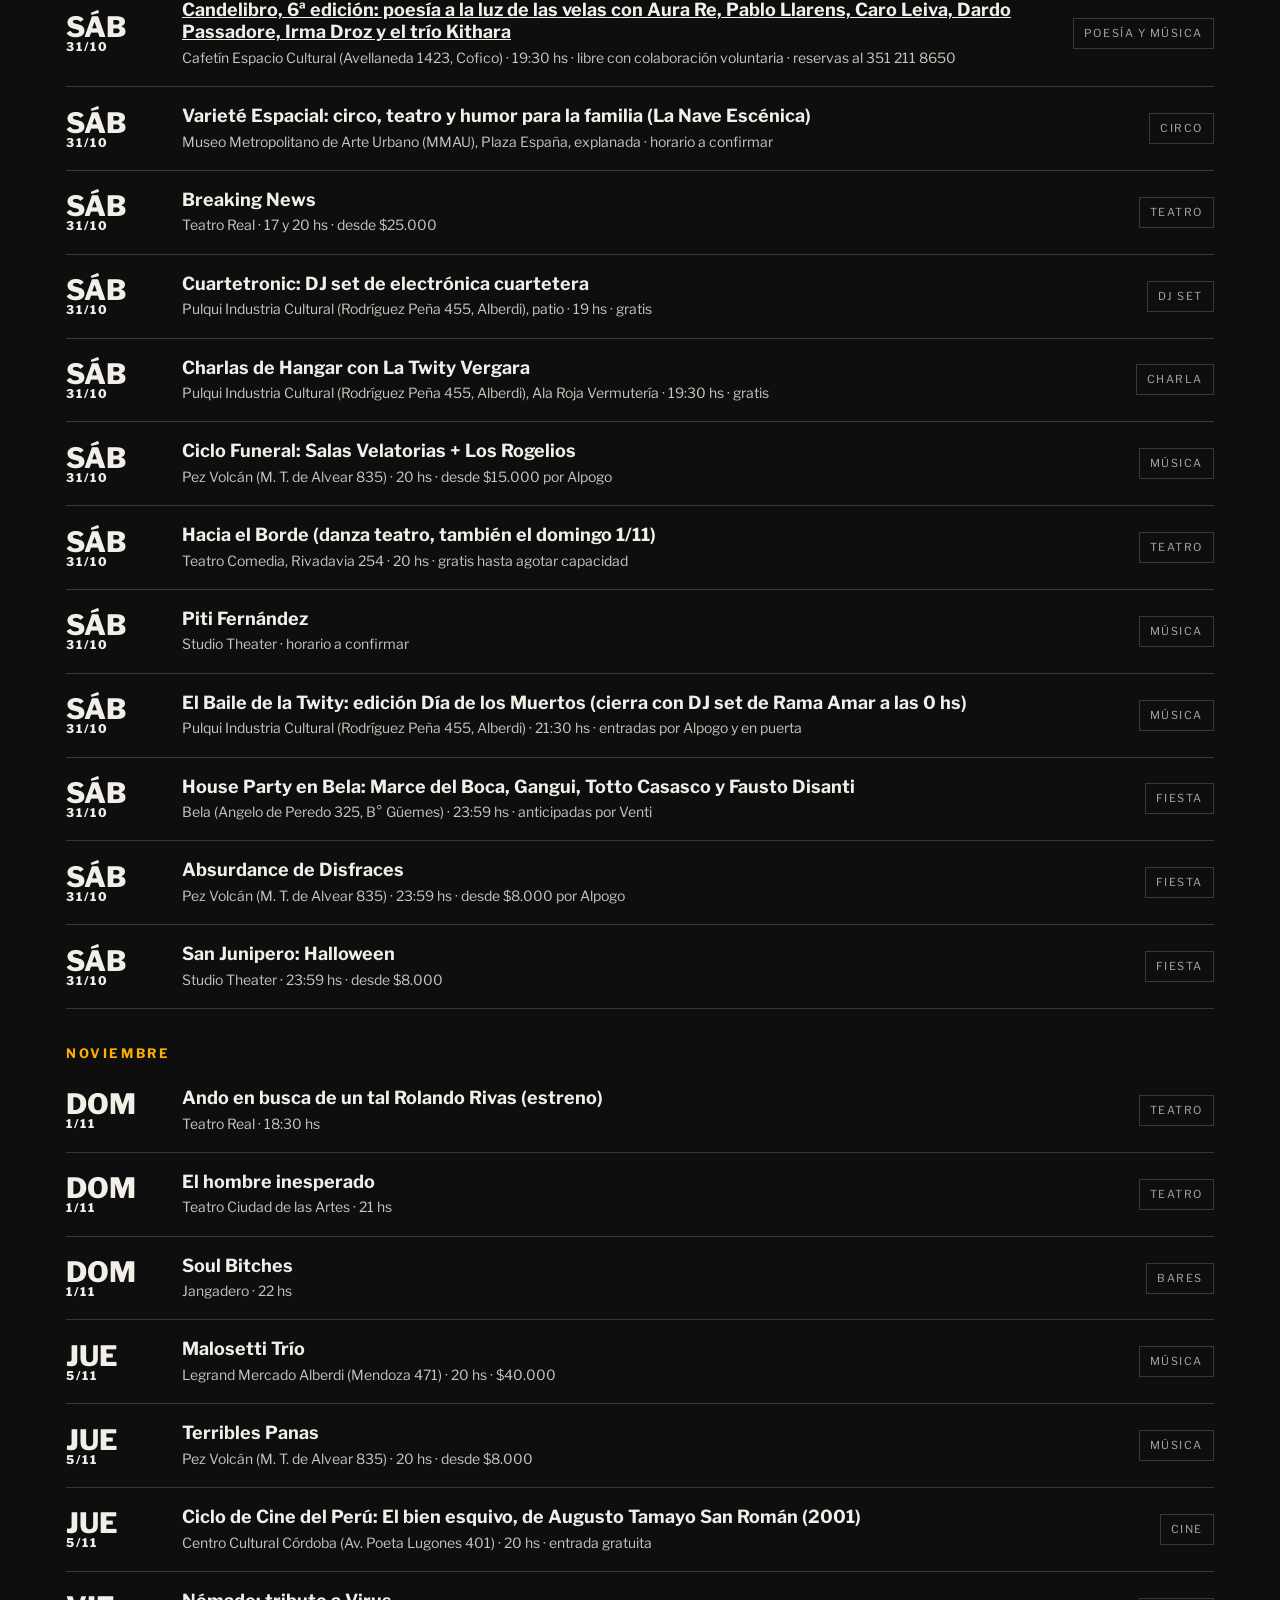
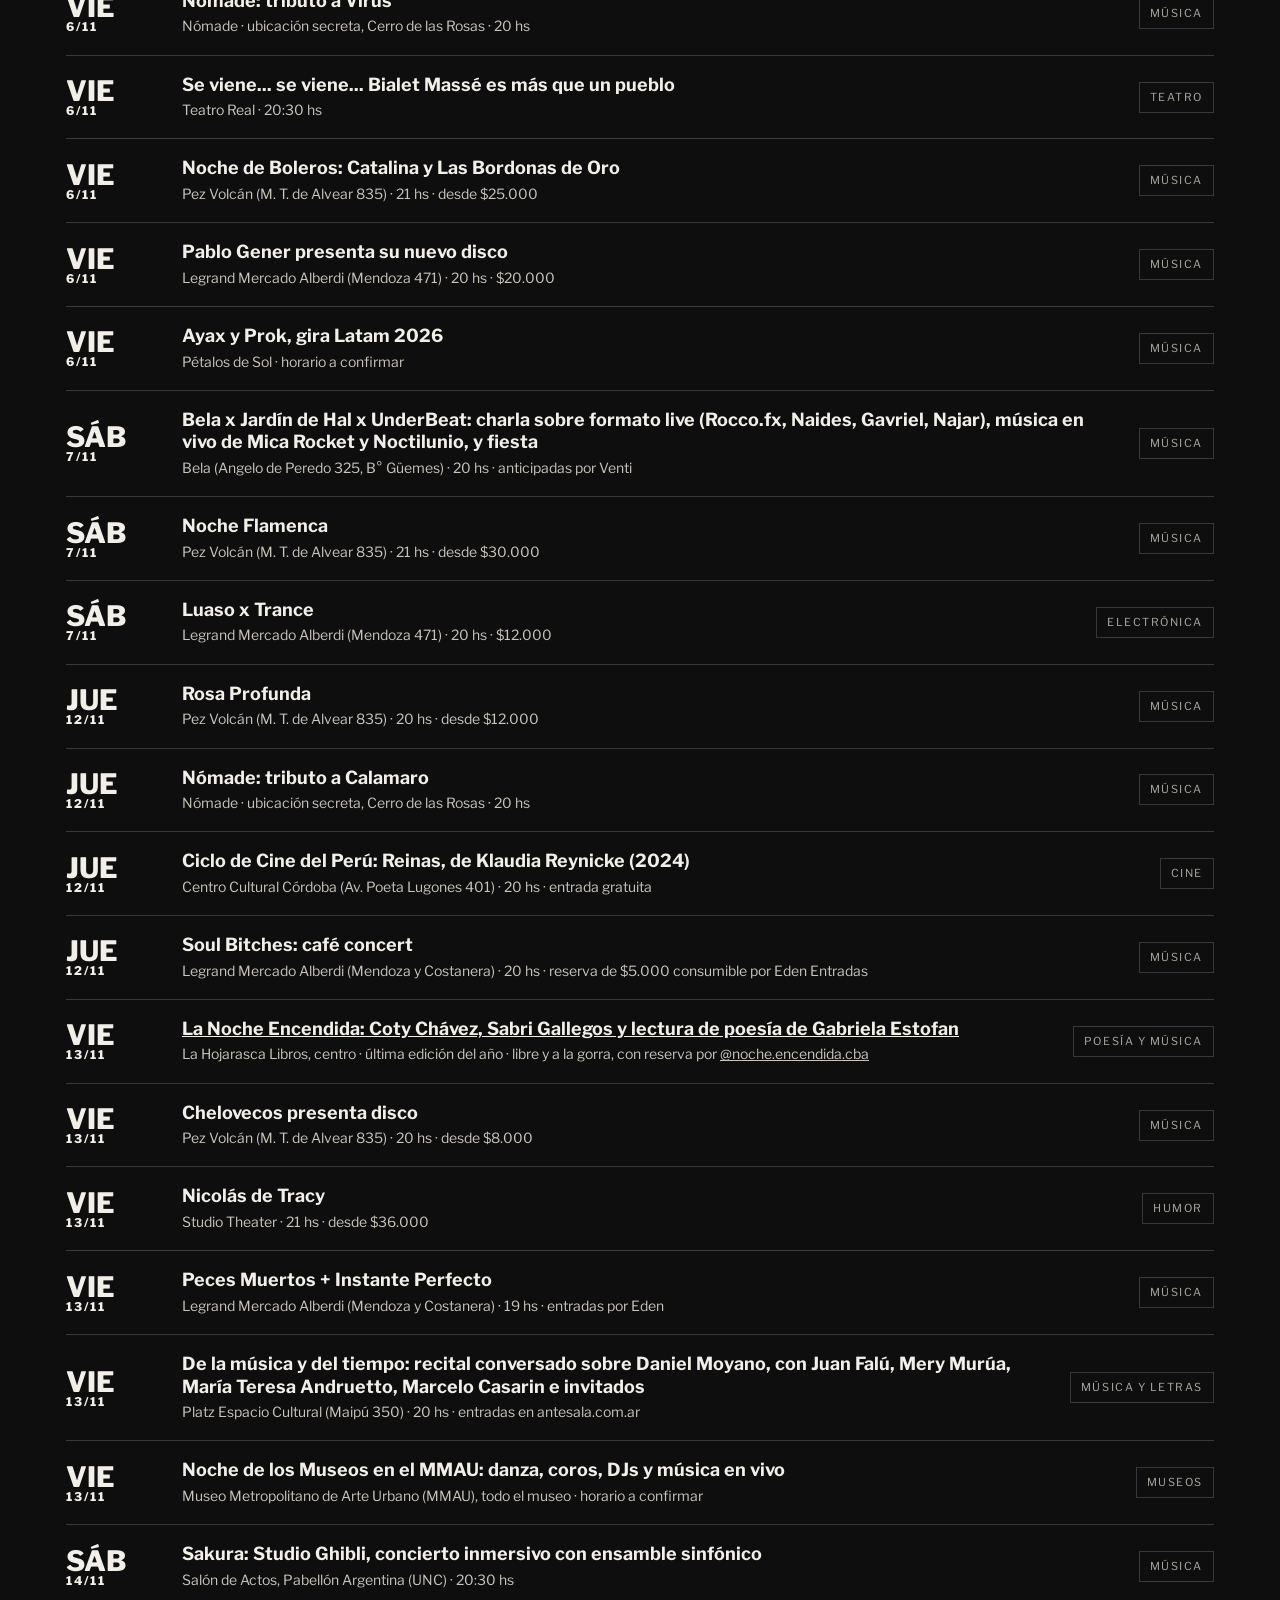
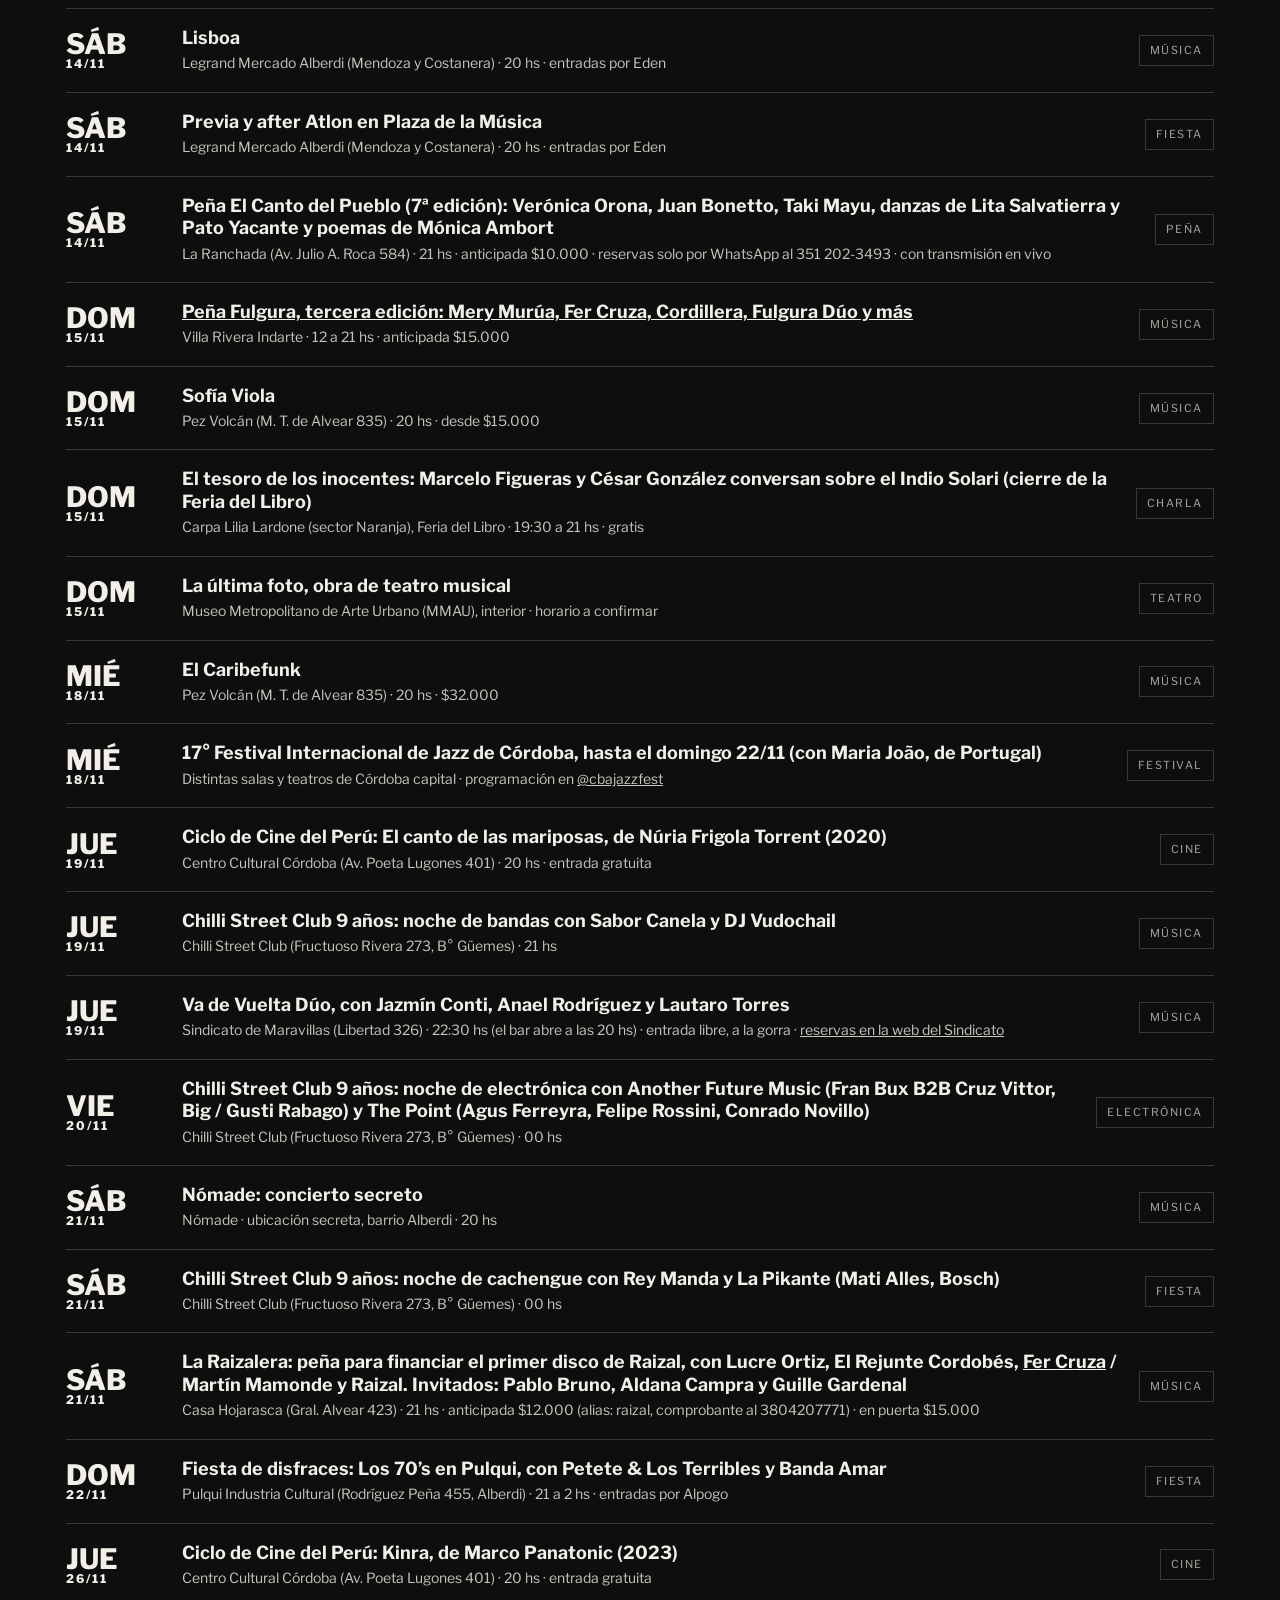
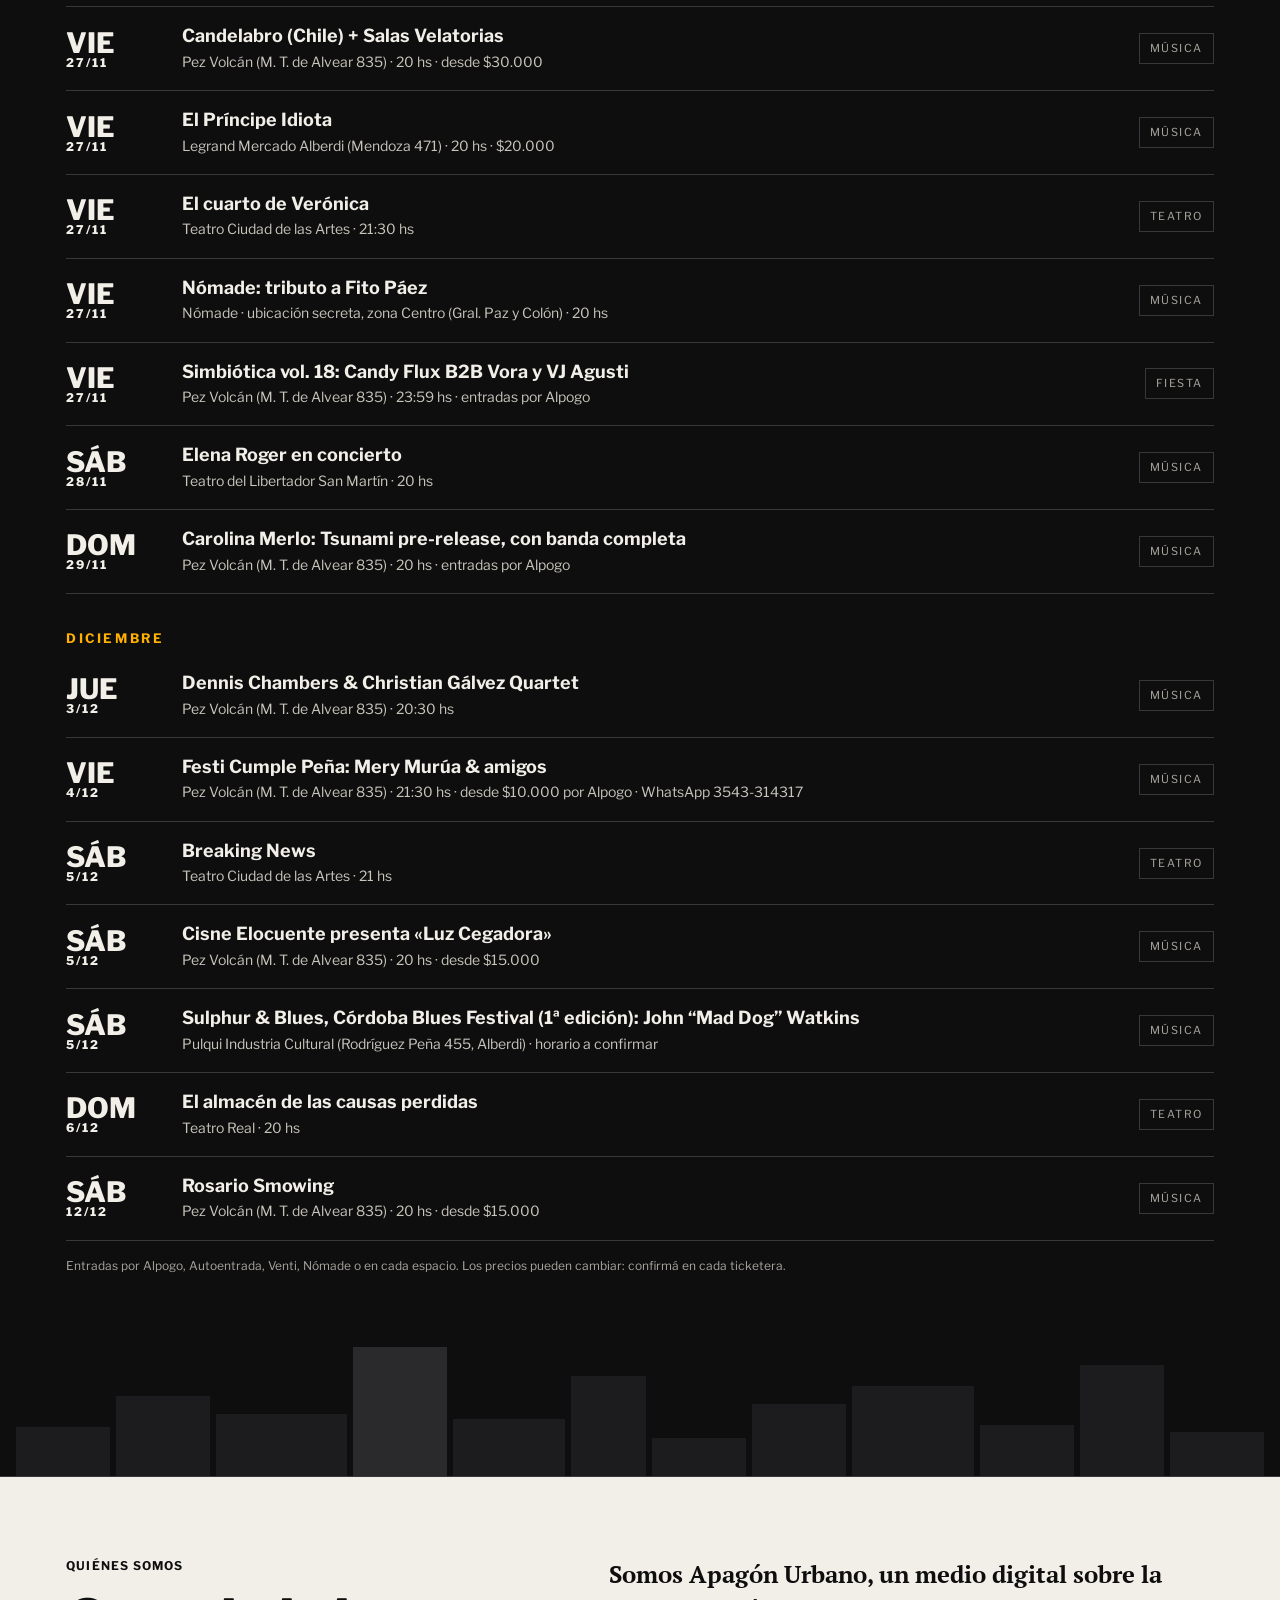
==== commit 1da0a13e: "Sumo Va de Vuelta Dúo en el Sindicato de Maravillas a la agenda Co-Authored-By: Claude Opus 5.5 <nor" ====
--- a/index.html
+++ b/index.html
@@ -205,6 +205,16 @@
           <h3>Chilli Street Club cumple nueve años</h3>
           <p>Tres noches para festejar: el jueves, noche de bandas con Sabor Canela y DJ Vudochail; el viernes, electrónica con Another Future Music y The Point; el sábado, cachengue con Rey Manda y La Pikante.</p>
           <ul class="dest-datos"><li>Chilli Street Club, Fructuoso Rivera 273, B° Güemes</li><li>Jueves desde las 21 hs; viernes y sábado desde las 00 hs</li></ul>
+        </div>
+      </article>
+      <article class="dest-agenda">
+        <figure><img src="assets/flyers/va-de-vuelta-19-11.jpg" alt="Flyer de Va de Vuelta Dúo: dos guitarristas en una terraza con un bombo, jueves 19 de noviembre a las 22:30 en el Sindicato de Maravillas" loading="lazy"><figcaption>Flyer: Sindicato de Maravillas</figcaption></figure>
+        <div class="dest-txt">
+          <span class="label tipo">Destacado</span>
+          <p class="dest-cuando">Jueves 19/11 · 22:30 hs</p>
+          <h3>Va de Vuelta Dúo en el Sindicato de Maravillas</h3>
+          <p>Canciones propias y ajenas del repertorio popular latinoamericano, con la participación de Jazmín Conti, Anael Rodríguez y Lautaro Torres.</p>
+          <ul class="dest-datos"><li>Sindicato de Maravillas, Libertad 326</li><li>Entrada libre, salida a la gorra · el bar abre a las 20 hs</li><li><a href="https://sindicatodemaravillas.com/event/185006-va-de-vuelta-duo?eventDateId=404285" target="_blank" rel="noopener">reservas en la web del Sindicato</a></li></ul>
         </div>
       </article>
       <article class="dest-agenda">
@@ -435,6 +445,7 @@
         <li data-c="musica"><div class="dia">MIÉ<span>18/11</span></div><div class="evento"><strong>17° Festival Internacional de Jazz de Córdoba, hasta el domingo 22/11 (con Maria João, de Portugal)</strong><small>Distintas salas y teatros de Córdoba capital · programación en <a href="https://www.instagram.com/cbajazzfest/" target="_blank" rel="noopener">@cbajazzfest</a></small></div><span class="tag">Festival</span></li>
         <li data-c="cine"><div class="dia">JUE<span>19/11</span></div><div class="evento"><strong>Ciclo de Cine del Perú: El canto de las mariposas, de Núria Frigola Torrent (2020)</strong><small>Centro Cultural Córdoba (Av. Poeta Lugones 401) · 20 hs · entrada gratuita</small></div><span class="tag">Cine</span></li>
         <li data-c="musica bares"><div class="dia">JUE<span>19/11</span></div><div class="evento"><strong>Chilli Street Club 9 años: noche de bandas con Sabor Canela y DJ Vudochail</strong><small>Chilli Street Club (Fructuoso Rivera 273, B° Güemes) · 21 hs</small></div><span class="tag">Música</span></li>
+        <li data-c="musica bares"><div class="dia">JUE<span>19/11</span></div><div class="evento"><strong>Va de Vuelta Dúo, con Jazmín Conti, Anael Rodríguez y Lautaro Torres</strong><small>Sindicato de Maravillas (Libertad 326) · 22:30 hs (el bar abre a las 20 hs) · entrada libre, a la gorra · <a href="https://sindicatodemaravillas.com/event/185006-va-de-vuelta-duo?eventDateId=404285" target="_blank" rel="noopener">reservas en la web del Sindicato</a></small></div><span class="tag">Música</span></li>
         <li data-c="bares"><div class="dia">VIE<span>20/11</span></div><div class="evento"><strong>Chilli Street Club 9 años: noche de electrónica con Another Future Music (Fran Bux B2B Cruz Vittor, Big / Gusti Rabago) y The Point (Agus Ferreyra, Felipe Rossini, Conrado Novillo)</strong><small>Chilli Street Club (Fructuoso Rivera 273, B° Güemes) · 00 hs</small></div><span class="tag">Electrónica</span></li>
         <li data-c="musica"><div class="dia">SÁB<span>21/11</span></div><div class="evento"><strong>Nómade: concierto secreto</strong><small>Nómade · ubicación secreta, barrio Alberdi · 20 hs</small></div><span class="tag">Música</span></li>
         <li data-c="bares"><div class="dia">SÁB<span>21/11</span></div><div class="evento"><strong>Chilli Street Club 9 años: noche de cachengue con Rey Manda y La Pikante (Mati Alles, Bosch)</strong><small>Chilli Street Club (Fructuoso Rivera 273, B° Güemes) · 00 hs</small></div><span class="tag">Fiesta</span></li>
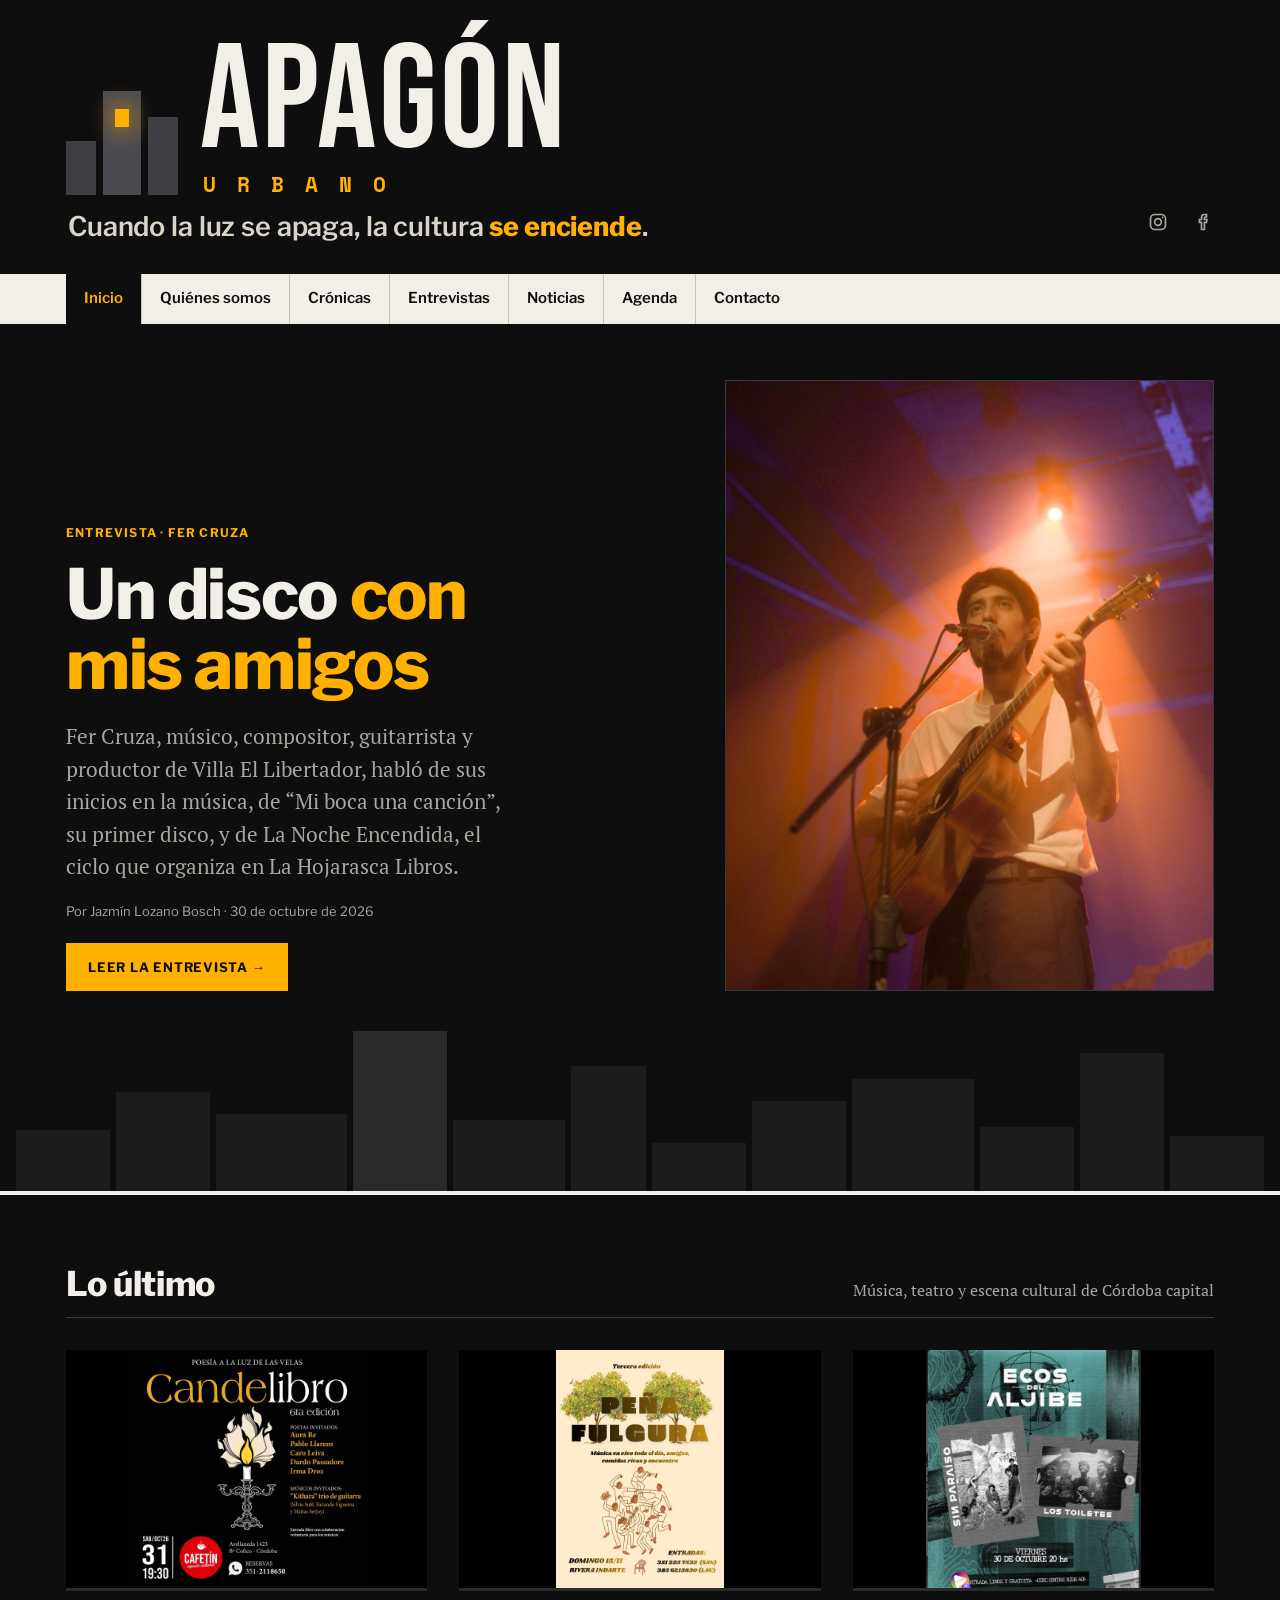
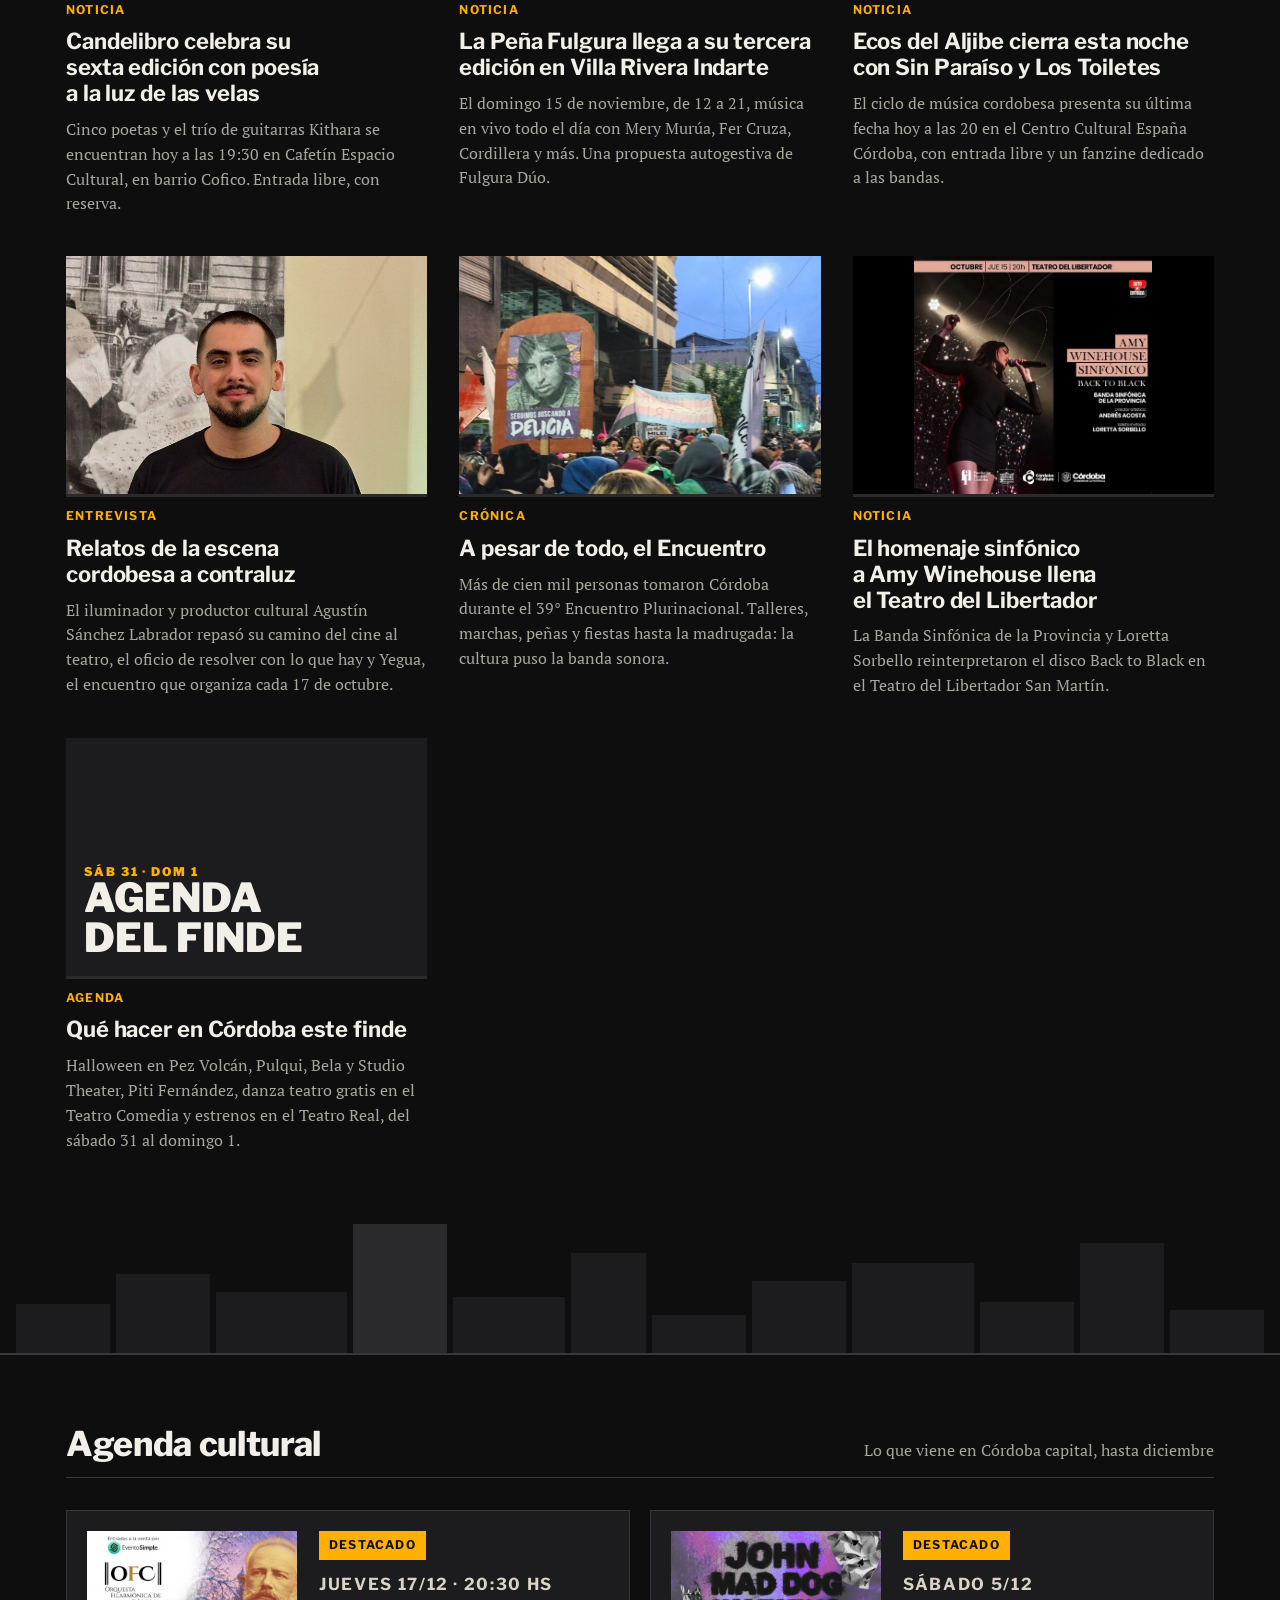
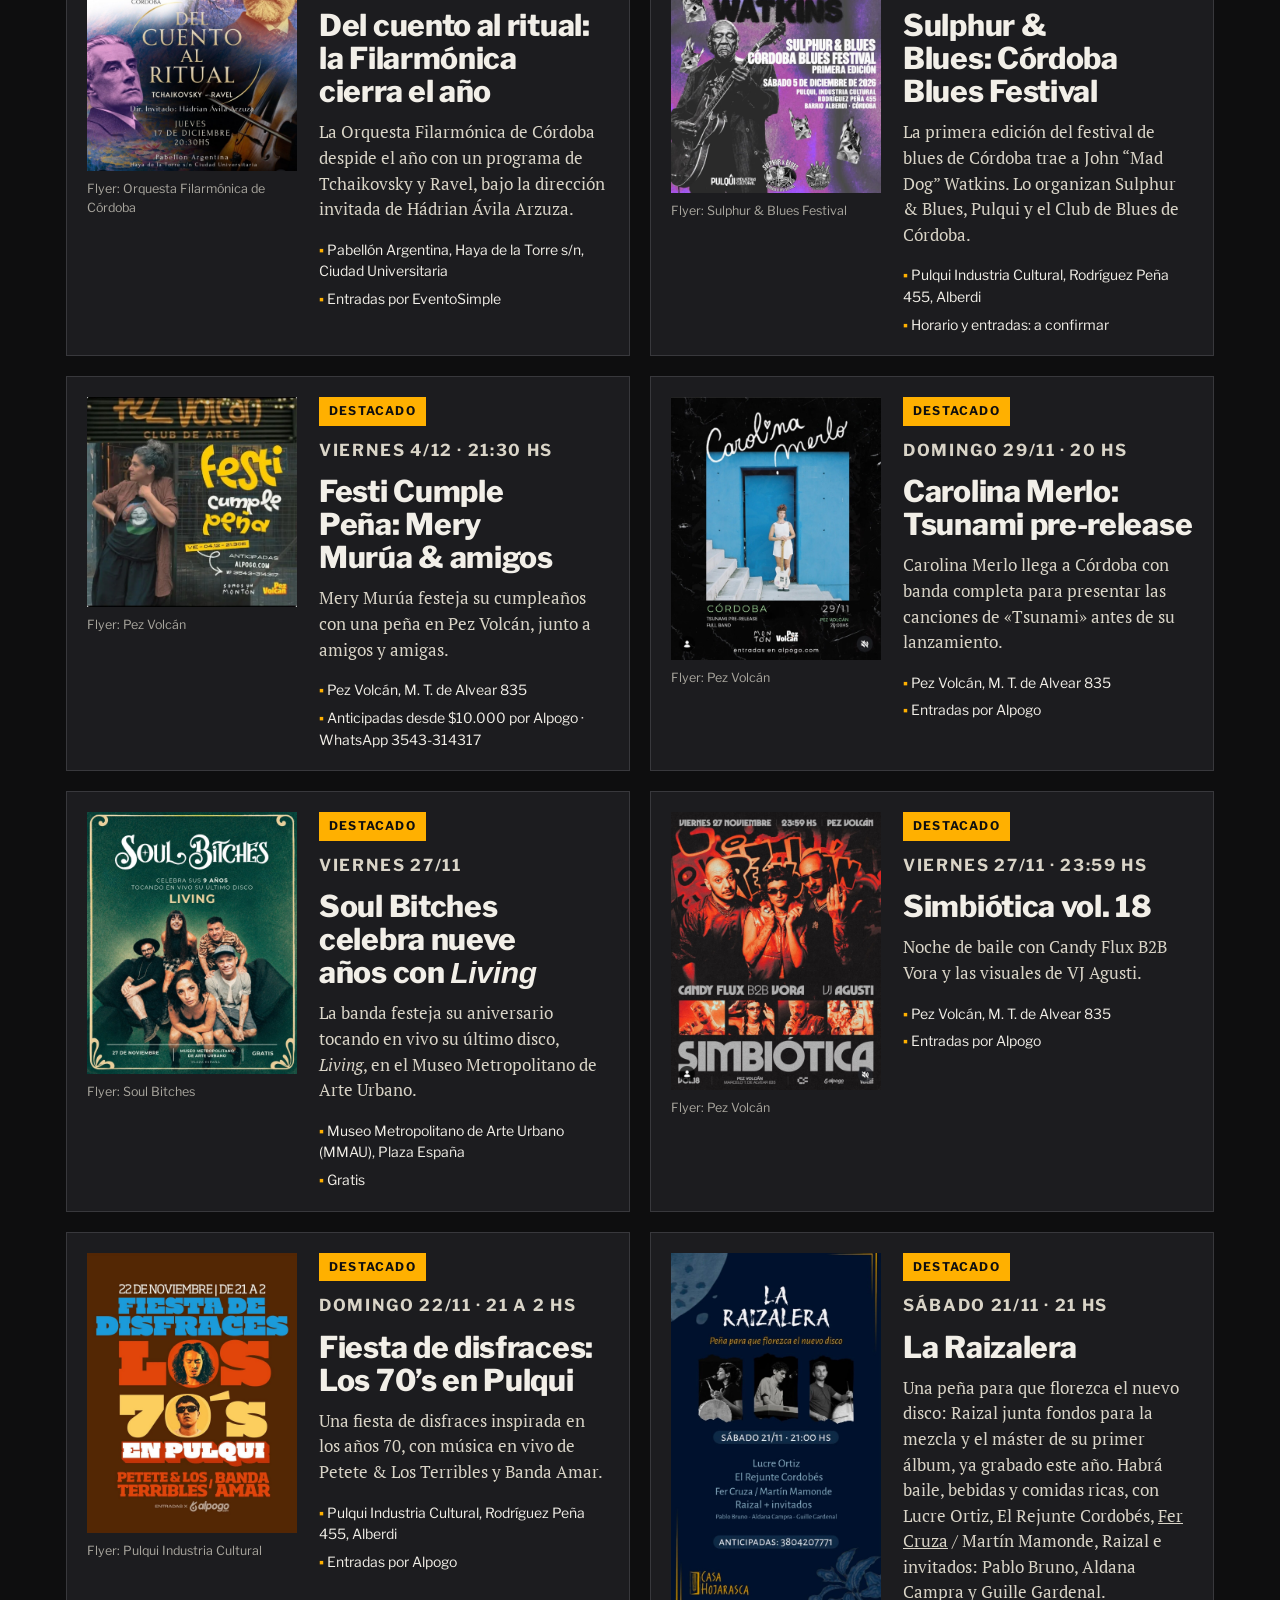
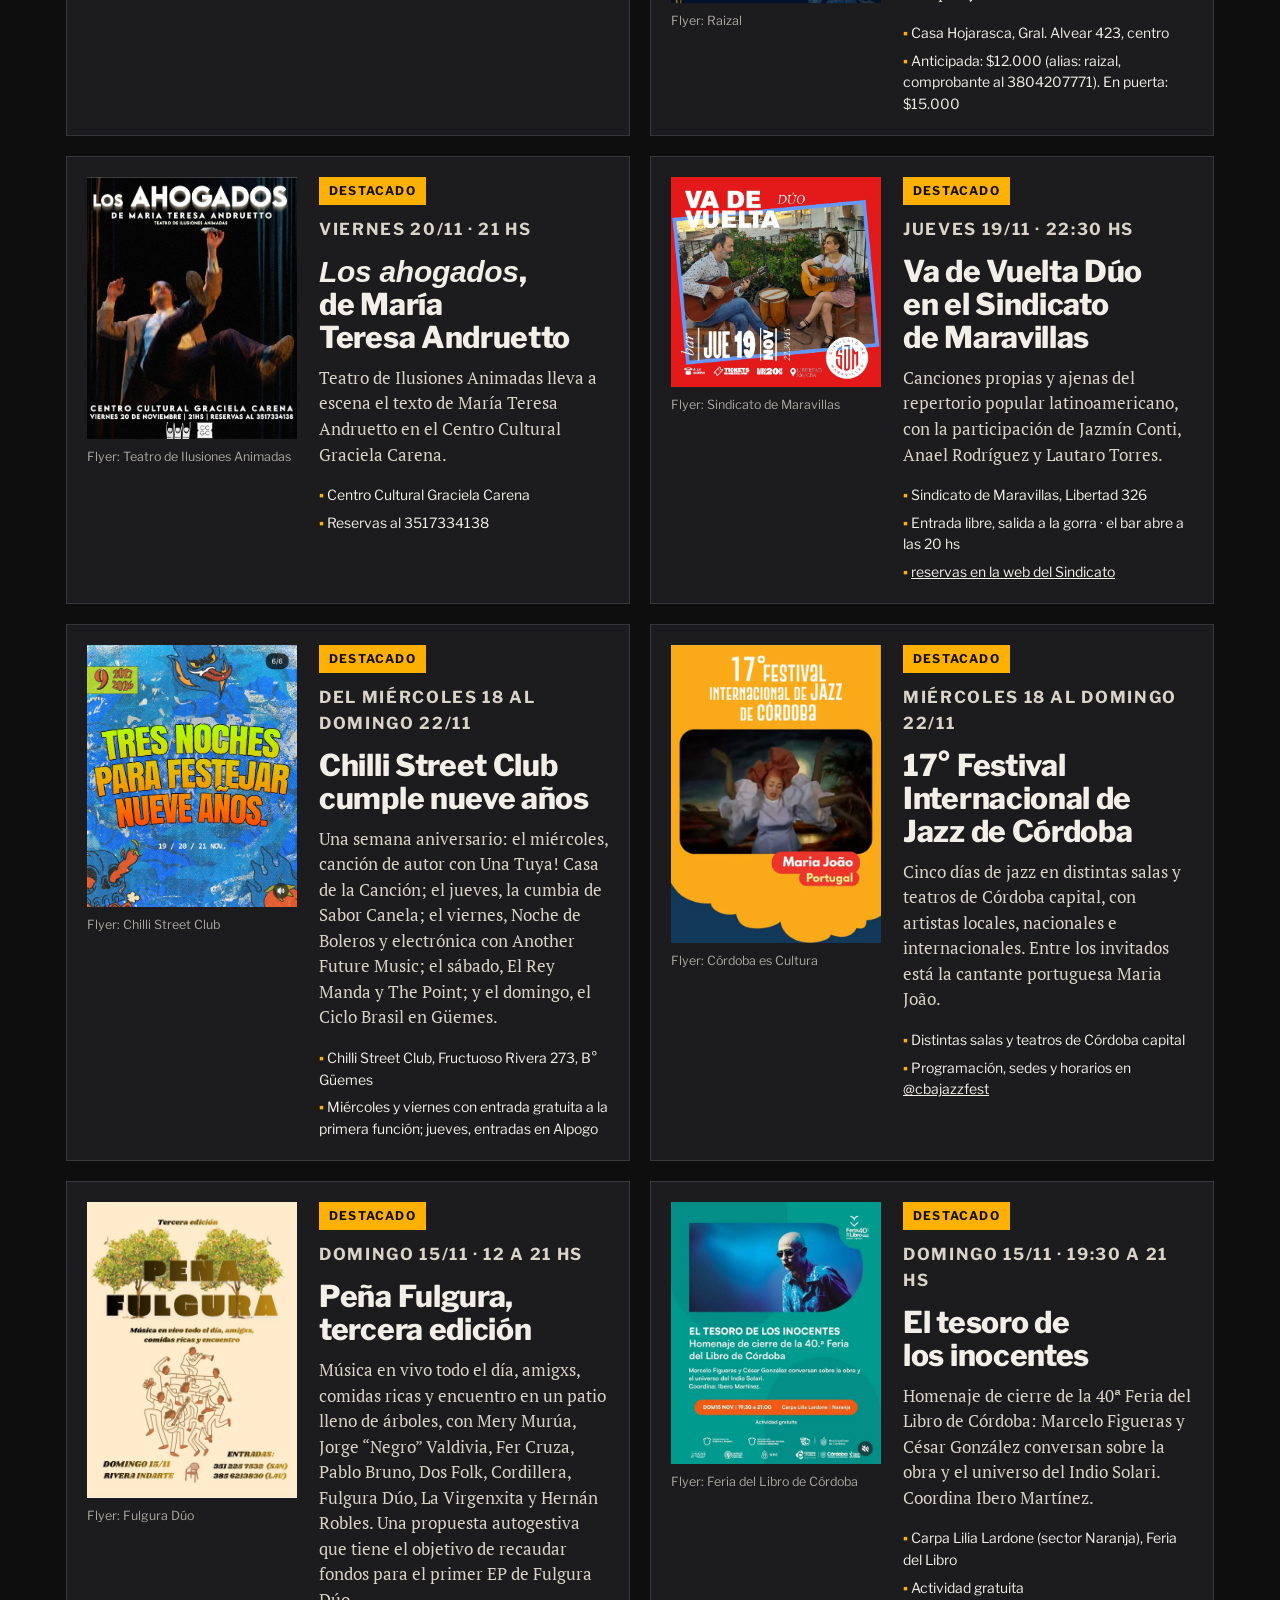
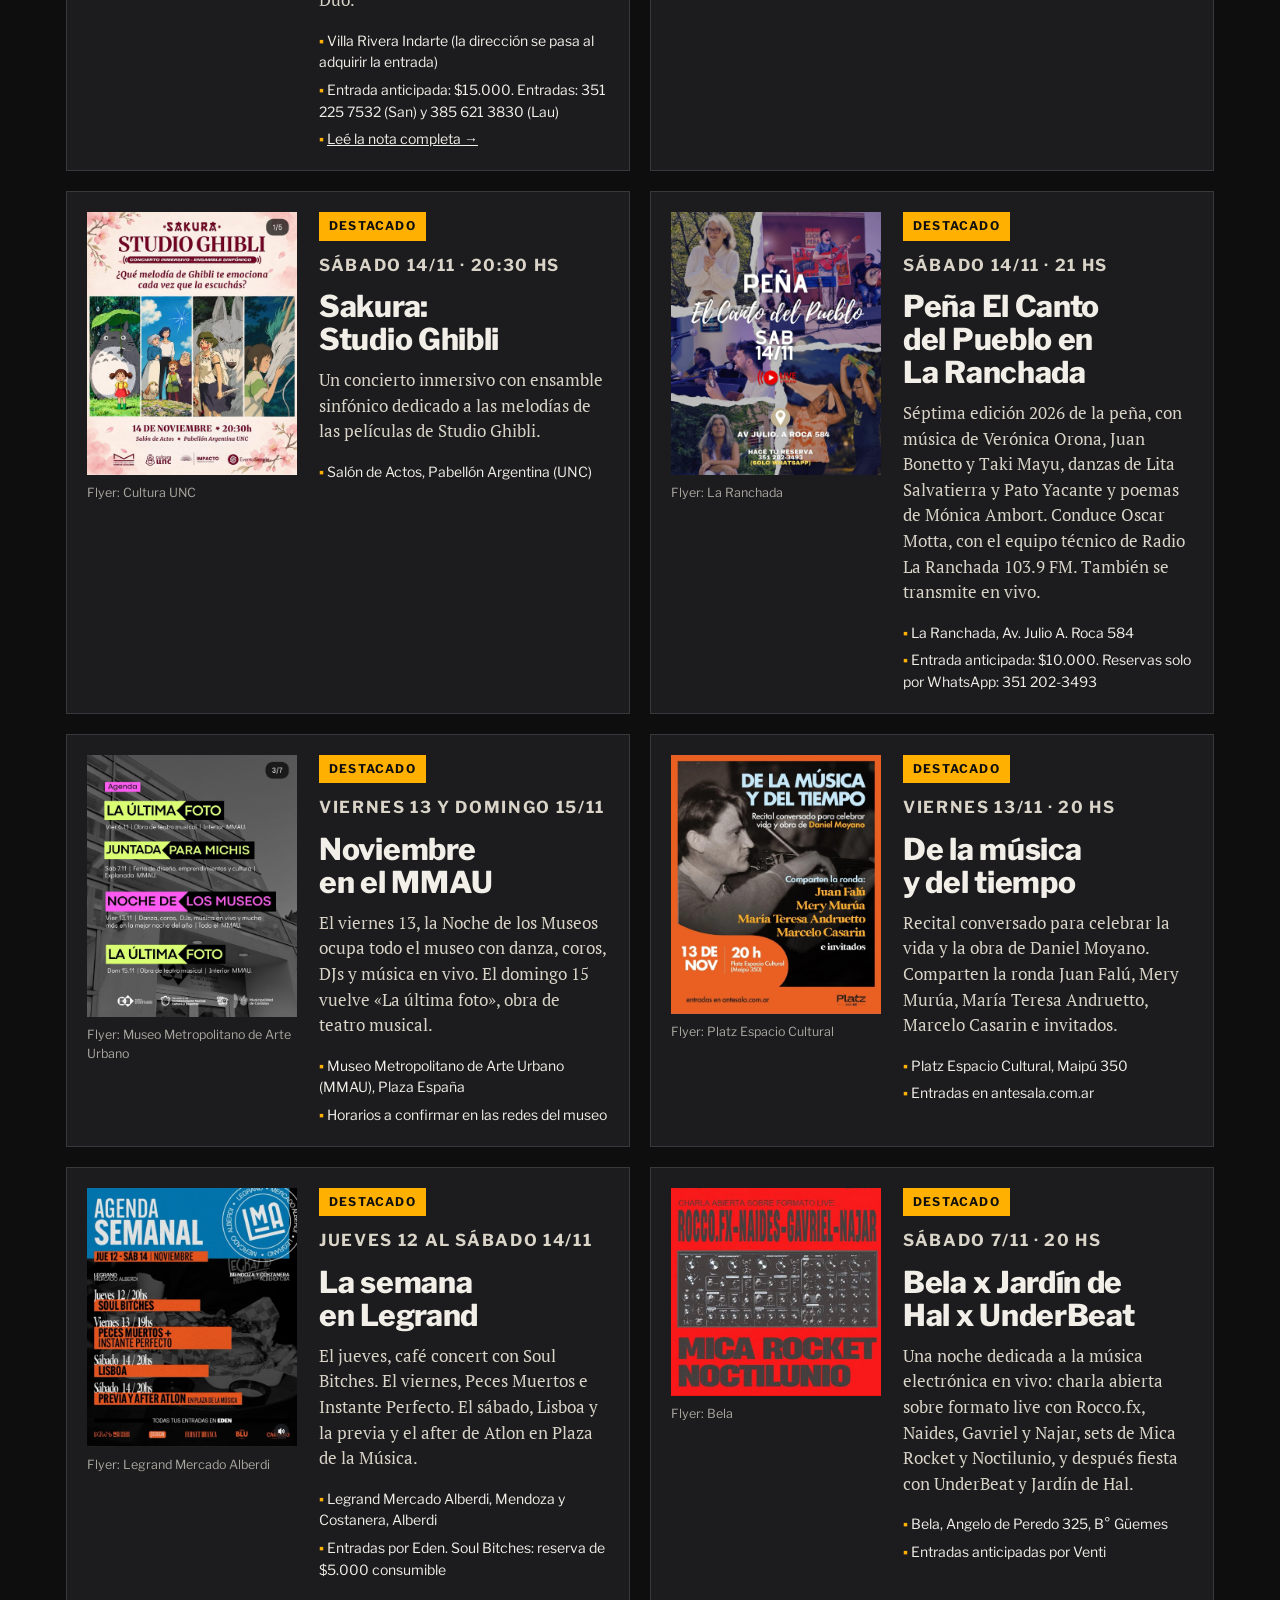
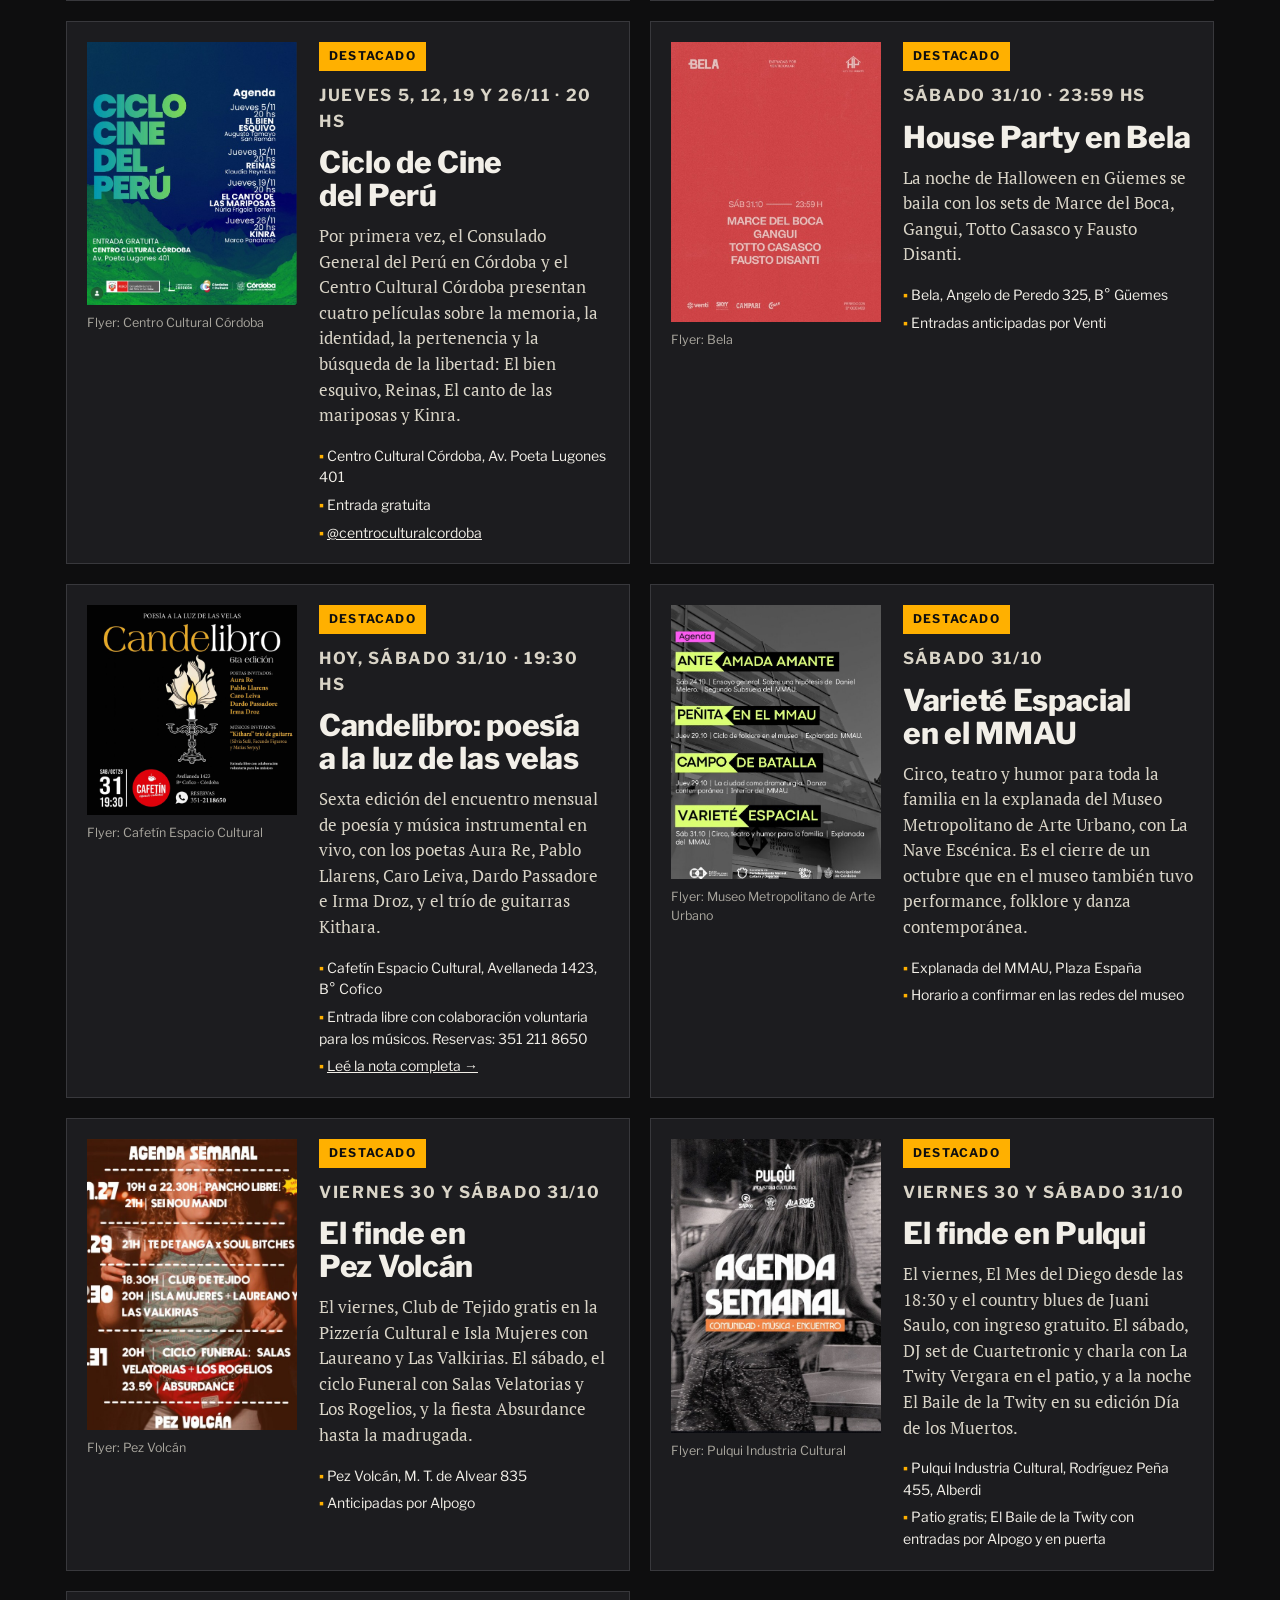
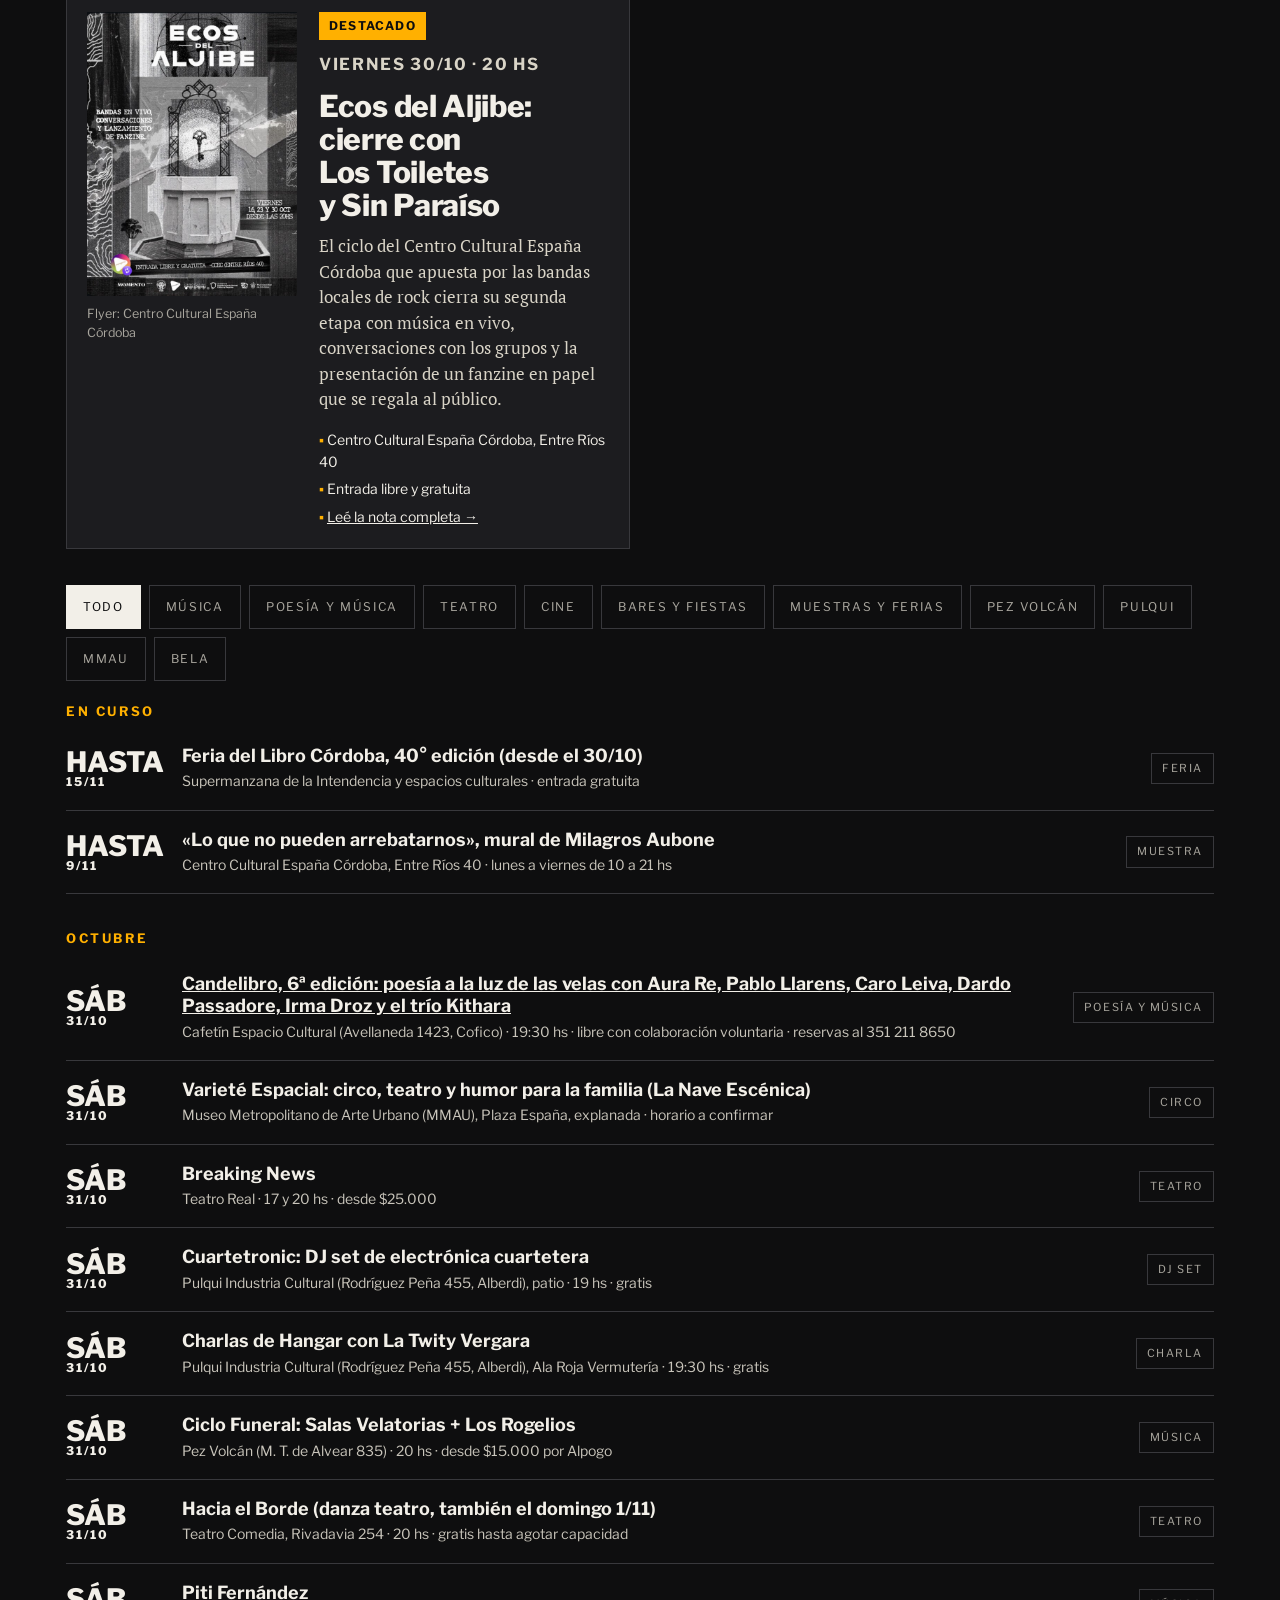
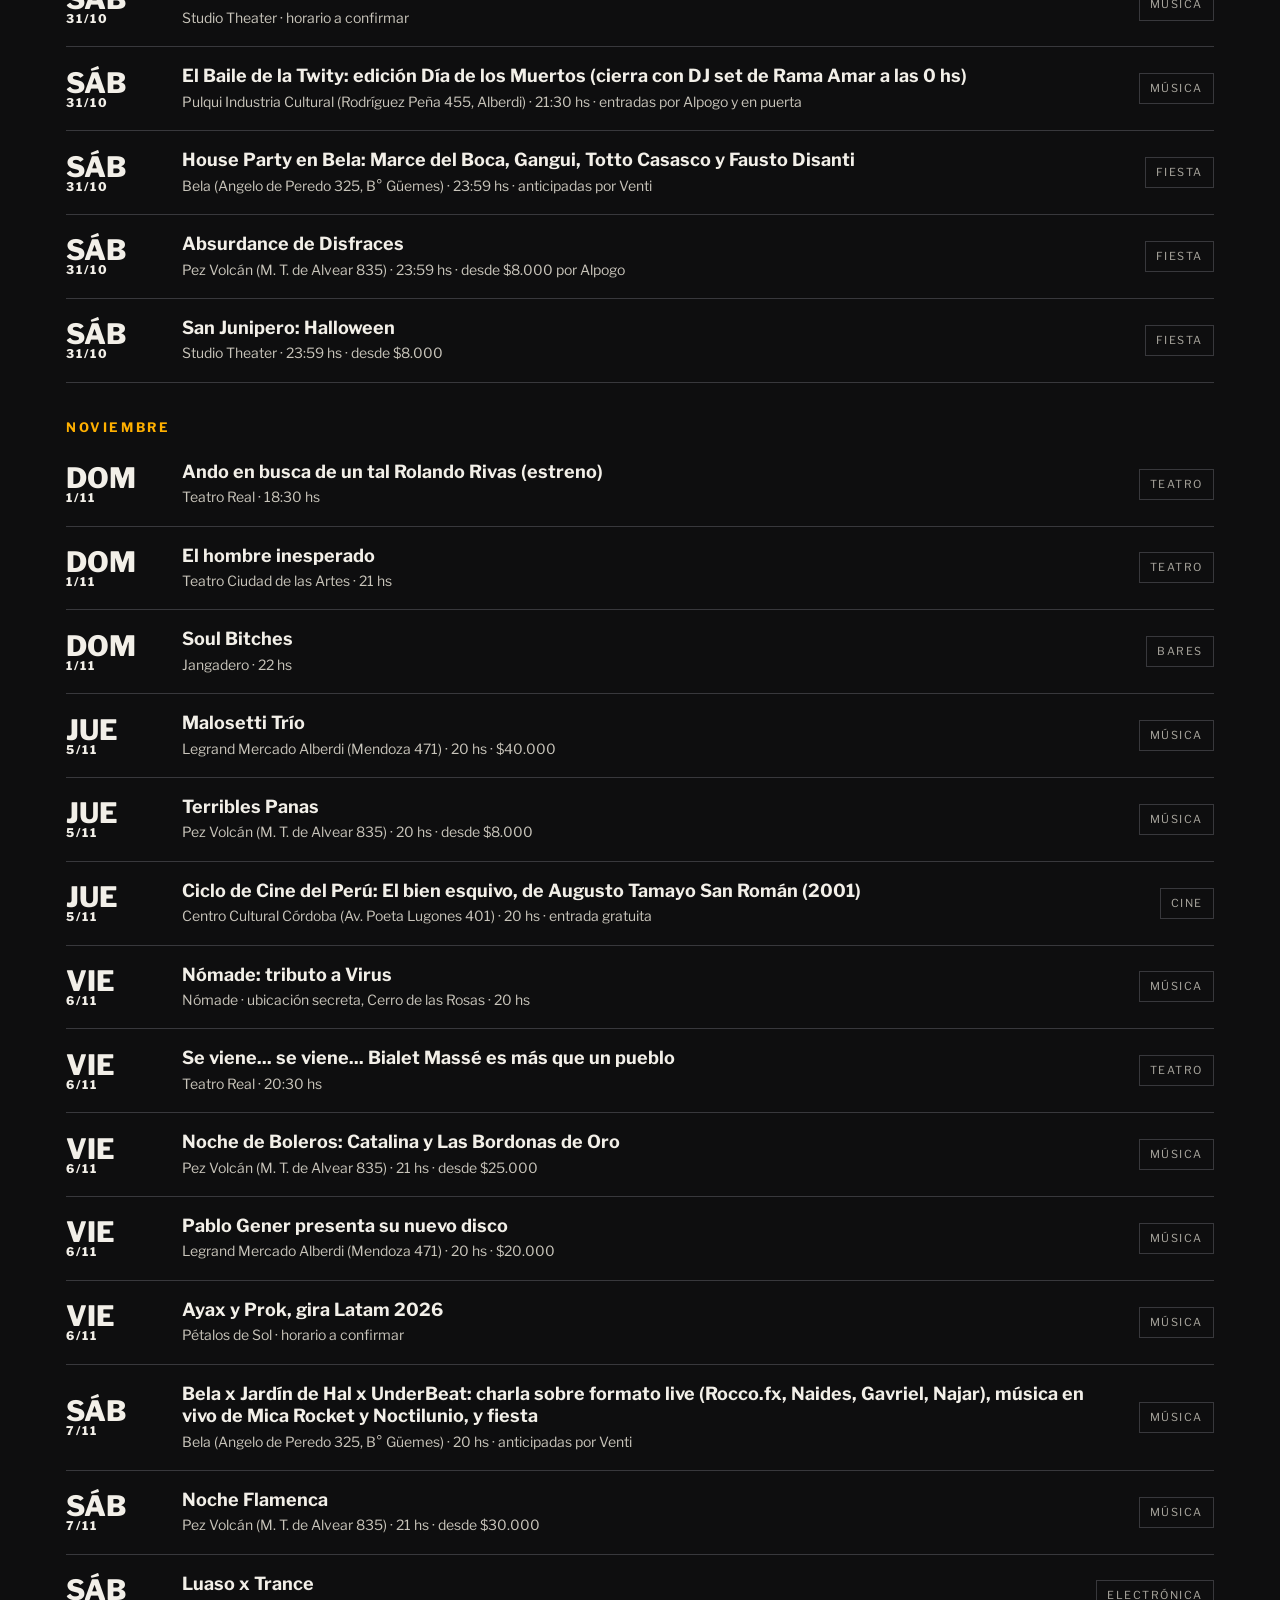
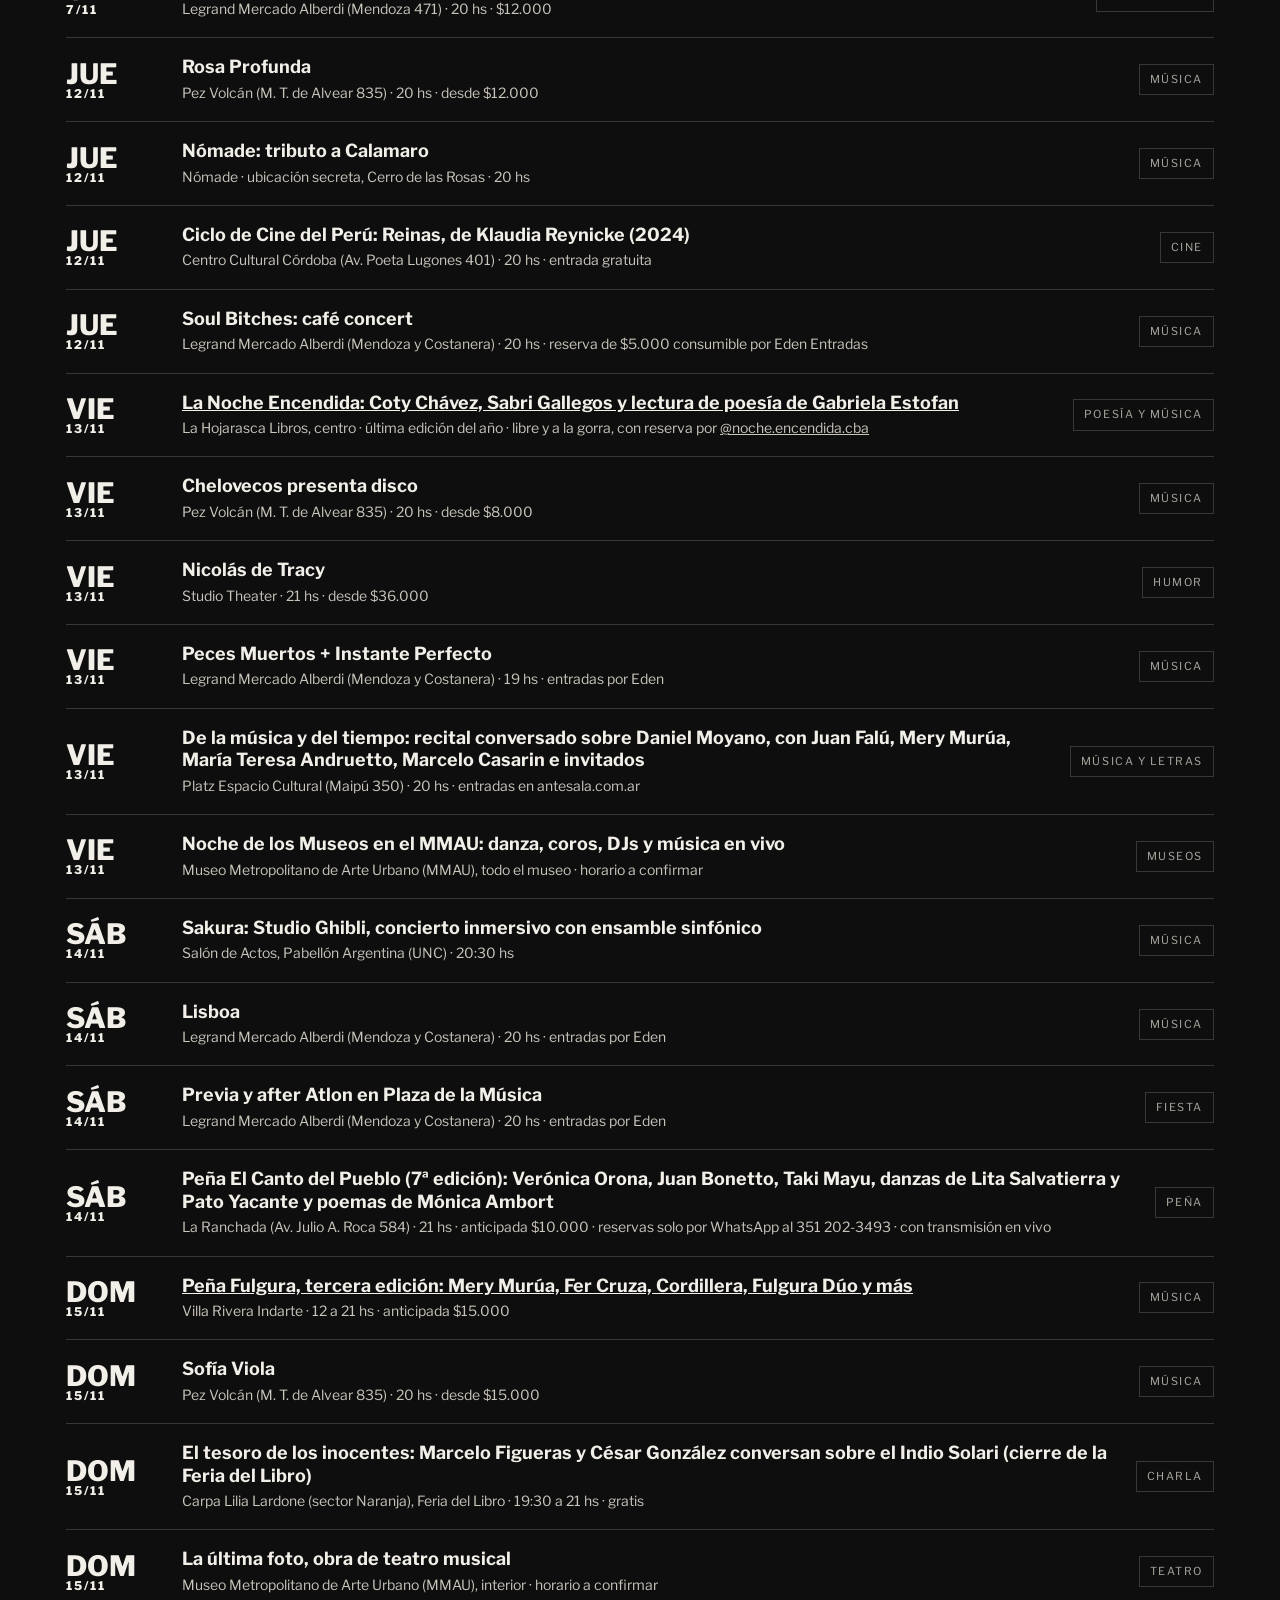
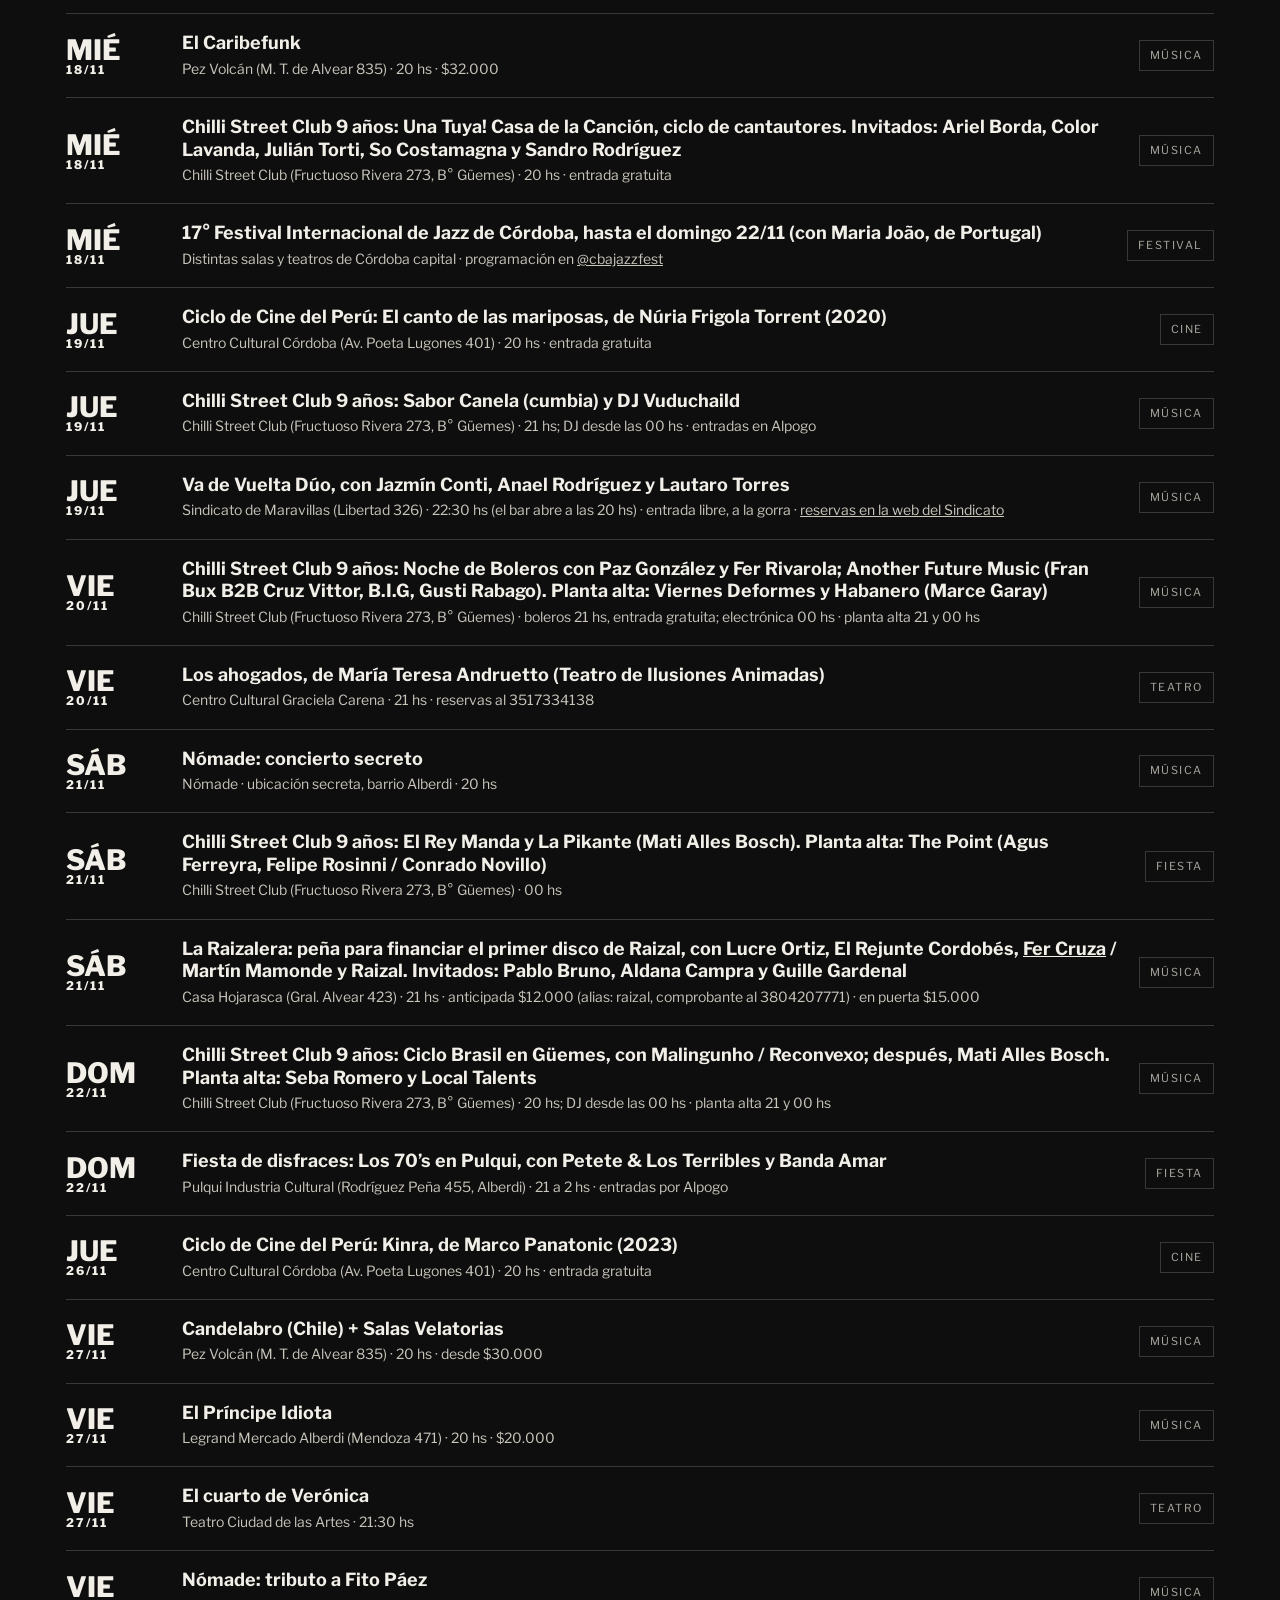
==== commit 0e7b8dcb: "Agenda: Los ahogados, Soul Bitches en el MMAU, Filarmónica 17/12 y semana aniversario completa de Ch" ====
--- a/index.html
+++ b/index.html
@@ -137,6 +137,16 @@
         <p>Lo que viene en Córdoba capital, hasta diciembre</p>
       </div>
       <div class="destacados">
+      <article class="dest-agenda" id="del-cuento-al-ritual">
+        <figure><img src="assets/flyers/ofc-del-cuento-al-ritual-17-12.jpg" alt="Flyer de la Orquesta Filarmónica de Córdoba: Del cuento al ritual, Tchaikovsky y Ravel, jueves 17 de diciembre a las 20:30 en el Pabellón Argentina" loading="lazy"><figcaption>Flyer: Orquesta Filarmónica de Córdoba</figcaption></figure>
+        <div class="dest-txt">
+          <span class="label tipo">Destacado</span>
+          <p class="dest-cuando">Jueves 17/12 · 20:30 hs</p>
+          <h3>Del cuento al ritual: la Filarmónica cierra el año</h3>
+          <p>La Orquesta Filarmónica de Córdoba despide el año con un programa de Tchaikovsky y Ravel, bajo la dirección invitada de Hádrian Ávila Arzuza.</p>
+          <ul class="dest-datos"><li>Pabellón Argentina, Haya de la Torre s/n, Ciudad Universitaria</li><li>Entradas por EventoSimple</li></ul>
+        </div>
+      </article>
       <article class="dest-agenda">
         <figure><img src="assets/flyers/sulphur-blues-05-12.jpg" alt="Flyer del Sulphur &amp; Blues Córdoba Blues Festival: John “Mad Dog” Watkins con su guitarra, sábado 5 de diciembre en Pulqui" loading="lazy"><figcaption>Flyer: Sulphur &amp; Blues Festival</figcaption></figure>
         <div class="dest-txt">
@@ -167,6 +177,16 @@
           <ul class="dest-datos"><li>Pez Volcán, M. T. de Alvear 835</li><li>Entradas por Alpogo</li></ul>
         </div>
       </article>
+      <article class="dest-agenda" id="soul-bitches-mmau">
+        <figure><img src="assets/flyers/soul-bitches-mmau-27-11.jpg" alt="Flyer de Soul Bitches: la banda celebra sus 9 años tocando en vivo su último disco, Living, el 27 de noviembre en el Museo Metropolitano de Arte Urbano, gratis" loading="lazy"><figcaption>Flyer: Soul Bitches</figcaption></figure>
+        <div class="dest-txt">
+          <span class="label tipo">Destacado</span>
+          <p class="dest-cuando">Viernes 27/11</p>
+          <h3>Soul Bitches celebra nueve años con <em>Living</em></h3>
+          <p>La banda festeja su aniversario tocando en vivo su último disco, <em>Living</em>, en el Museo Metropolitano de Arte Urbano.</p>
+          <ul class="dest-datos"><li>Museo Metropolitano de Arte Urbano (MMAU), Plaza España</li><li>Gratis</li></ul>
+        </div>
+      </article>
       <article class="dest-agenda">
         <figure><img src="assets/flyers/simbiotica-27-11.jpg" alt="Flyer de Simbiótica vol. 18 con Candy Flux, Vora y VJ Agusti, viernes 27 de noviembre a las 23:59 en Pez Volcán" loading="lazy"><figcaption>Flyer: Pez Volcán</figcaption></figure>
         <div class="dest-txt">
@@ -197,17 +217,17 @@
           <ul class="dest-datos"><li>Casa Hojarasca, Gral. Alvear 423, centro</li><li>Anticipada: $12.000 (alias: raizal, comprobante al 3804207771). En puerta: $15.000</li></ul>
         </div>
       </article>
-      <article class="dest-agenda">
-        <figure><img src="assets/flyers/chilli-9-anios.jpg" alt="Flyer de Chilli Street Club: tres noches para festejar nueve años, 19, 20 y 21 de noviembre" loading="lazy"><figcaption>Flyer: Chilli Street Club</figcaption></figure>
-        <div class="dest-txt">
-          <span class="label tipo">Destacado</span>
-          <p class="dest-cuando">Jueves 19, viernes 20 y sábado 21/11</p>
-          <h3>Chilli Street Club cumple nueve años</h3>
-          <p>Tres noches para festejar: el jueves, noche de bandas con Sabor Canela y DJ Vudochail; el viernes, electrónica con Another Future Music y The Point; el sábado, cachengue con Rey Manda y La Pikante.</p>
-          <ul class="dest-datos"><li>Chilli Street Club, Fructuoso Rivera 273, B° Güemes</li><li>Jueves desde las 21 hs; viernes y sábado desde las 00 hs</li></ul>
-        </div>
-      </article>
-      <article class="dest-agenda">
+      <article class="dest-agenda" id="los-ahogados">
+        <figure><img src="assets/flyers/los-ahogados-20-11.jpg" alt="Flyer de Los Ahogados, de María Teresa Andruetto, por Teatro de Ilusiones Animadas: un actor cae de espaldas sobre un fondo negro. Viernes 20 de noviembre a las 21 en el Centro Cultural Graciela Carena" loading="lazy"><figcaption>Flyer: Teatro de Ilusiones Animadas</figcaption></figure>
+        <div class="dest-txt">
+          <span class="label tipo">Destacado</span>
+          <p class="dest-cuando">Viernes 20/11 · 21 hs</p>
+          <h3><em>Los ahogados</em>, de María Teresa Andruetto</h3>
+          <p>Teatro de Ilusiones Animadas lleva a escena el texto de María Teresa Andruetto en el Centro Cultural Graciela Carena.</p>
+          <ul class="dest-datos"><li>Centro Cultural Graciela Carena</li><li>Reservas al 3517334138</li></ul>
+        </div>
+      </article>
+      <article class="dest-agenda" id="va-de-vuelta">
         <figure><img src="assets/flyers/va-de-vuelta-19-11.jpg" alt="Flyer de Va de Vuelta Dúo: dos guitarristas en una terraza con un bombo, jueves 19 de noviembre a las 22:30 en el Sindicato de Maravillas" loading="lazy"><figcaption>Flyer: Sindicato de Maravillas</figcaption></figure>
         <div class="dest-txt">
           <span class="label tipo">Destacado</span>
@@ -215,6 +235,16 @@
           <h3>Va de Vuelta Dúo en el Sindicato de Maravillas</h3>
           <p>Canciones propias y ajenas del repertorio popular latinoamericano, con la participación de Jazmín Conti, Anael Rodríguez y Lautaro Torres.</p>
           <ul class="dest-datos"><li>Sindicato de Maravillas, Libertad 326</li><li>Entrada libre, salida a la gorra · el bar abre a las 20 hs</li><li><a href="https://sindicatodemaravillas.com/event/185006-va-de-vuelta-duo?eventDateId=404285" target="_blank" rel="noopener">reservas en la web del Sindicato</a></li></ul>
+        </div>
+      </article>
+      <article class="dest-agenda" id="chilli-9-anios">
+        <figure><img src="assets/flyers/chilli-9-anios.jpg" alt="Flyer de Chilli Street Club: semana aniversario por sus nueve años" loading="lazy"><figcaption>Flyer: Chilli Street Club</figcaption></figure>
+        <div class="dest-txt">
+          <span class="label tipo">Destacado</span>
+          <p class="dest-cuando">Del miércoles 18 al domingo 22/11</p>
+          <h3>Chilli Street Club cumple nueve años</h3>
+          <p>Una semana aniversario: el miércoles, canción de autor con Una Tuya! Casa de la Canción; el jueves, la cumbia de Sabor Canela; el viernes, Noche de Boleros y electrónica con Another Future Music; el sábado, El Rey Manda y The Point; y el domingo, el Ciclo Brasil en Güemes.</p>
+          <ul class="dest-datos"><li>Chilli Street Club, Fructuoso Rivera 273, B° Güemes</li><li>Miércoles y viernes con entrada gratuita a la primera función; jueves, entradas en Alpogo</li></ul>
         </div>
       </article>
       <article class="dest-agenda">
@@ -442,14 +472,17 @@
         <li data-c="muestras"><div class="dia">DOM<span>15/11</span></div><div class="evento"><strong>El tesoro de los inocentes: Marcelo Figueras y César González conversan sobre el Indio Solari (cierre de la Feria del Libro)</strong><small>Carpa Lilia Lardone (sector Naranja), Feria del Libro · 19:30 a 21 hs · gratis</small></div><span class="tag">Charla</span></li>
         <li data-c="teatro mmau"><div class="dia">DOM<span>15/11</span></div><div class="evento"><strong>La última foto, obra de teatro musical</strong><small>Museo Metropolitano de Arte Urbano (MMAU), interior · horario a confirmar</small></div><span class="tag">Teatro</span></li>
         <li data-c="musica pezvolcan"><div class="dia">MIÉ<span>18/11</span></div><div class="evento"><strong>El Caribefunk</strong><small>Pez Volcán (M. T. de Alvear 835) · 20 hs · $32.000</small></div><span class="tag">Música</span></li>
+        <li data-c="musica bares"><div class="dia">MIÉ<span>18/11</span></div><div class="evento"><strong>Chilli Street Club 9 años: Una Tuya! Casa de la Canción, ciclo de cantautores. Invitados: Ariel Borda, Color Lavanda, Julián Torti, So Costamagna y Sandro Rodríguez</strong><small>Chilli Street Club (Fructuoso Rivera 273, B° Güemes) · 20 hs · entrada gratuita</small></div><span class="tag">Música</span></li>
         <li data-c="musica"><div class="dia">MIÉ<span>18/11</span></div><div class="evento"><strong>17° Festival Internacional de Jazz de Córdoba, hasta el domingo 22/11 (con Maria João, de Portugal)</strong><small>Distintas salas y teatros de Córdoba capital · programación en <a href="https://www.instagram.com/cbajazzfest/" target="_blank" rel="noopener">@cbajazzfest</a></small></div><span class="tag">Festival</span></li>
         <li data-c="cine"><div class="dia">JUE<span>19/11</span></div><div class="evento"><strong>Ciclo de Cine del Perú: El canto de las mariposas, de Núria Frigola Torrent (2020)</strong><small>Centro Cultural Córdoba (Av. Poeta Lugones 401) · 20 hs · entrada gratuita</small></div><span class="tag">Cine</span></li>
-        <li data-c="musica bares"><div class="dia">JUE<span>19/11</span></div><div class="evento"><strong>Chilli Street Club 9 años: noche de bandas con Sabor Canela y DJ Vudochail</strong><small>Chilli Street Club (Fructuoso Rivera 273, B° Güemes) · 21 hs</small></div><span class="tag">Música</span></li>
+        <li data-c="musica bares"><div class="dia">JUE<span>19/11</span></div><div class="evento"><strong>Chilli Street Club 9 años: Sabor Canela (cumbia) y DJ Vuduchaild</strong><small>Chilli Street Club (Fructuoso Rivera 273, B° Güemes) · 21 hs; DJ desde las 00 hs · entradas en Alpogo</small></div><span class="tag">Música</span></li>
         <li data-c="musica bares"><div class="dia">JUE<span>19/11</span></div><div class="evento"><strong>Va de Vuelta Dúo, con Jazmín Conti, Anael Rodríguez y Lautaro Torres</strong><small>Sindicato de Maravillas (Libertad 326) · 22:30 hs (el bar abre a las 20 hs) · entrada libre, a la gorra · <a href="https://sindicatodemaravillas.com/event/185006-va-de-vuelta-duo?eventDateId=404285" target="_blank" rel="noopener">reservas en la web del Sindicato</a></small></div><span class="tag">Música</span></li>
-        <li data-c="bares"><div class="dia">VIE<span>20/11</span></div><div class="evento"><strong>Chilli Street Club 9 años: noche de electrónica con Another Future Music (Fran Bux B2B Cruz Vittor, Big / Gusti Rabago) y The Point (Agus Ferreyra, Felipe Rossini, Conrado Novillo)</strong><small>Chilli Street Club (Fructuoso Rivera 273, B° Güemes) · 00 hs</small></div><span class="tag">Electrónica</span></li>
+        <li data-c="musica bares"><div class="dia">VIE<span>20/11</span></div><div class="evento"><strong>Chilli Street Club 9 años: Noche de Boleros con Paz González y Fer Rivarola; Another Future Music (Fran Bux B2B Cruz Vittor, B.I.G, Gusti Rabago). Planta alta: Viernes Deformes y Habanero (Marce Garay)</strong><small>Chilli Street Club (Fructuoso Rivera 273, B° Güemes) · boleros 21 hs, entrada gratuita; electrónica 00 hs · planta alta 21 y 00 hs</small></div><span class="tag">Música</span></li>
+        <li data-c="teatro"><div class="dia">VIE<span>20/11</span></div><div class="evento"><strong>Los ahogados, de María Teresa Andruetto (Teatro de Ilusiones Animadas)</strong><small>Centro Cultural Graciela Carena · 21 hs · reservas al 3517334138</small></div><span class="tag">Teatro</span></li>
         <li data-c="musica"><div class="dia">SÁB<span>21/11</span></div><div class="evento"><strong>Nómade: concierto secreto</strong><small>Nómade · ubicación secreta, barrio Alberdi · 20 hs</small></div><span class="tag">Música</span></li>
-        <li data-c="bares"><div class="dia">SÁB<span>21/11</span></div><div class="evento"><strong>Chilli Street Club 9 años: noche de cachengue con Rey Manda y La Pikante (Mati Alles, Bosch)</strong><small>Chilli Street Club (Fructuoso Rivera 273, B° Güemes) · 00 hs</small></div><span class="tag">Fiesta</span></li>
+        <li data-c="bares"><div class="dia">SÁB<span>21/11</span></div><div class="evento"><strong>Chilli Street Club 9 años: El Rey Manda y La Pikante (Mati Alles Bosch). Planta alta: The Point (Agus Ferreyra, Felipe Rosinni / Conrado Novillo)</strong><small>Chilli Street Club (Fructuoso Rivera 273, B° Güemes) · 00 hs</small></div><span class="tag">Fiesta</span></li>
         <li data-c="musica"><div class="dia">SÁB<span>21/11</span></div><div class="evento"><strong>La Raizalera: peña para financiar el primer disco de Raizal, con Lucre Ortiz, El Rejunte Cordobés, <a href="fer-cruza.html">Fer Cruza</a> / Martín Mamonde y Raizal. Invitados: Pablo Bruno, Aldana Campra y Guille Gardenal</strong><small>Casa Hojarasca (Gral. Alvear 423) · 21 hs · anticipada $12.000 (alias: raizal, comprobante al 3804207771) · en puerta $15.000</small></div><span class="tag">Música</span></li>
+        <li data-c="musica bares"><div class="dia">DOM<span>22/11</span></div><div class="evento"><strong>Chilli Street Club 9 años: Ciclo Brasil en Güemes, con Malingunho / Reconvexo; después, Mati Alles Bosch. Planta alta: Seba Romero y Local Talents</strong><small>Chilli Street Club (Fructuoso Rivera 273, B° Güemes) · 20 hs; DJ desde las 00 hs · planta alta 21 y 00 hs</small></div><span class="tag">Música</span></li>
         <li data-c="musica bares pulqui"><div class="dia">DOM<span>22/11</span></div><div class="evento"><strong>Fiesta de disfraces: Los 70’s en Pulqui, con Petete &amp; Los Terribles y Banda Amar</strong><small>Pulqui Industria Cultural (Rodríguez Peña 455, Alberdi) · 21 a 2 hs · entradas por Alpogo</small></div><span class="tag">Fiesta</span></li>
         <li data-c="cine"><div class="dia">JUE<span>26/11</span></div><div class="evento"><strong>Ciclo de Cine del Perú: Kinra, de Marco Panatonic (2023)</strong><small>Centro Cultural Córdoba (Av. Poeta Lugones 401) · 20 hs · entrada gratuita</small></div><span class="tag">Cine</span></li>
         <li data-c="musica pezvolcan"><div class="dia">VIE<span>27/11</span></div><div class="evento"><strong>Candelabro (Chile) + Salas Velatorias</strong><small>Pez Volcán (M. T. de Alvear 835) · 20 hs · desde $30.000</small></div><span class="tag">Música</span></li>
@@ -457,6 +490,7 @@
         <li data-c="teatro"><div class="dia">VIE<span>27/11</span></div><div class="evento"><strong>El cuarto de Verónica</strong><small>Teatro Ciudad de las Artes · 21:30 hs</small></div><span class="tag">Teatro</span></li>
         <li data-c="musica"><div class="dia">VIE<span>27/11</span></div><div class="evento"><strong>Nómade: tributo a Fito Páez</strong><small>Nómade · ubicación secreta, zona Centro (Gral. Paz y Colón) · 20 hs</small></div><span class="tag">Música</span></li>
         <li data-c="bares pezvolcan"><div class="dia">VIE<span>27/11</span></div><div class="evento"><strong>Simbiótica vol. 18: Candy Flux B2B Vora y VJ Agusti</strong><small>Pez Volcán (M. T. de Alvear 835) · 23:59 hs · entradas por Alpogo</small></div><span class="tag">Fiesta</span></li>
+        <li data-c="musica mmau"><div class="dia">VIE<span>27/11</span></div><div class="evento"><strong>Soul Bitches celebra 9 años tocando en vivo su disco Living</strong><small>Museo Metropolitano de Arte Urbano (MMAU), Plaza España · gratis</small></div><span class="tag">Música</span></li>
         <li data-c="musica"><div class="dia">SÁB<span>28/11</span></div><div class="evento"><strong>Elena Roger en concierto</strong><small>Teatro del Libertador San Martín · 20 hs</small></div><span class="tag">Música</span></li>
         <li data-c="musica pezvolcan"><div class="dia">DOM<span>29/11</span></div><div class="evento"><strong>Carolina Merlo: Tsunami pre-release, con banda completa</strong><small>Pez Volcán (M. T. de Alvear 835) · 20 hs · entradas por Alpogo</small></div><span class="tag">Música</span></li>
         <li class="mes"><h3>Diciembre</h3></li>
@@ -467,6 +501,7 @@
         <li data-c="musica pulqui"><div class="dia">SÁB<span>5/12</span></div><div class="evento"><strong>Sulphur &amp; Blues, Córdoba Blues Festival (1ª edición): John “Mad Dog” Watkins</strong><small>Pulqui Industria Cultural (Rodríguez Peña 455, Alberdi) · horario a confirmar</small></div><span class="tag">Música</span></li>
         <li data-c="teatro"><div class="dia">DOM<span>6/12</span></div><div class="evento"><strong>El almacén de las causas perdidas</strong><small>Teatro Real · 20 hs</small></div><span class="tag">Teatro</span></li>
         <li data-c="musica pezvolcan"><div class="dia">SÁB<span>12/12</span></div><div class="evento"><strong>Rosario Smowing</strong><small>Pez Volcán (M. T. de Alvear 835) · 20 hs · desde $15.000</small></div><span class="tag">Música</span></li>
+        <li data-c="musica"><div class="dia">JUE<span>17/12</span></div><div class="evento"><strong>Orquesta Filarmónica de Córdoba: Del cuento al ritual (Tchaikovsky y Ravel), dir. invitado Hádrian Ávila Arzuza</strong><small>Pabellón Argentina (Haya de la Torre s/n, Ciudad Universitaria) · 20:30 hs · entradas por EventoSimple</small></div><span class="tag">Música</span></li>
       </ul>
       <p class="nota-pie">Entradas por Alpogo, Autoentrada, Venti, Nómade o en cada espacio. Los precios pueden cambiar: confirmá en cada ticketera.</p>
     </div>
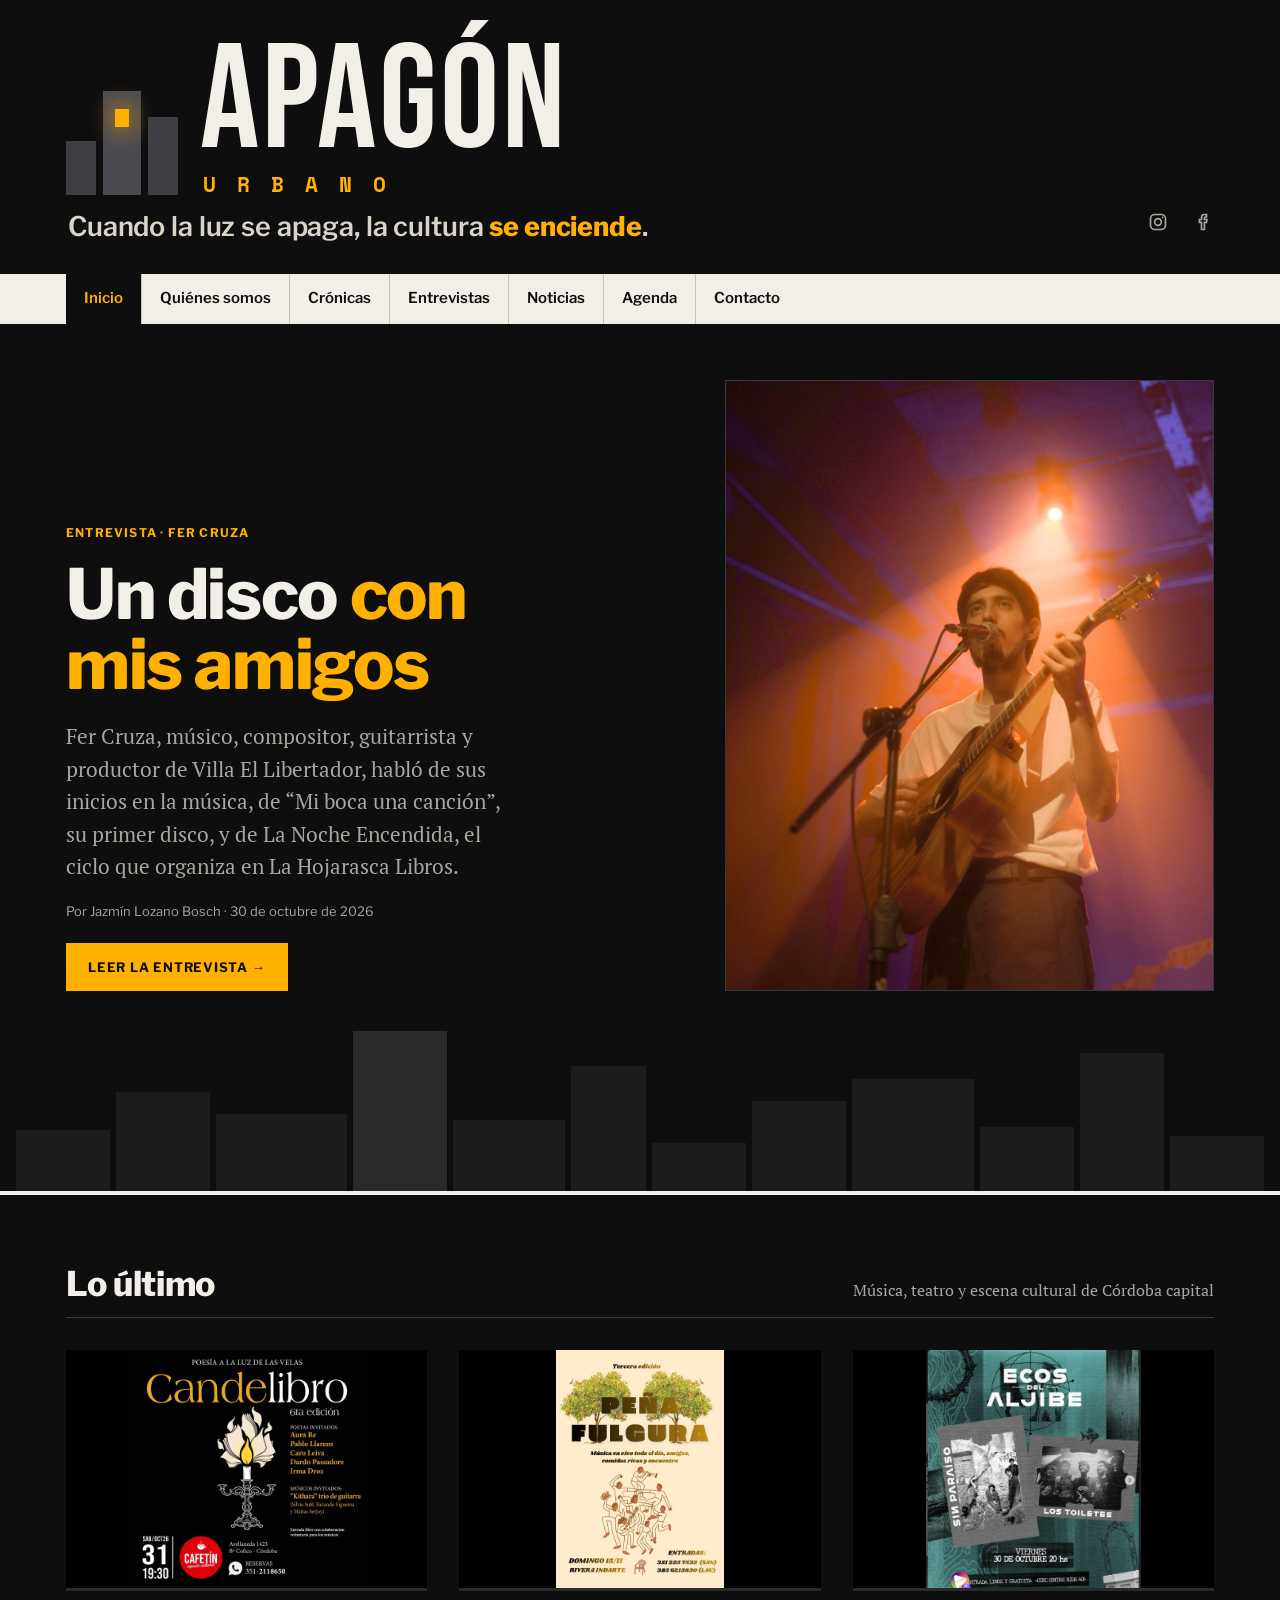
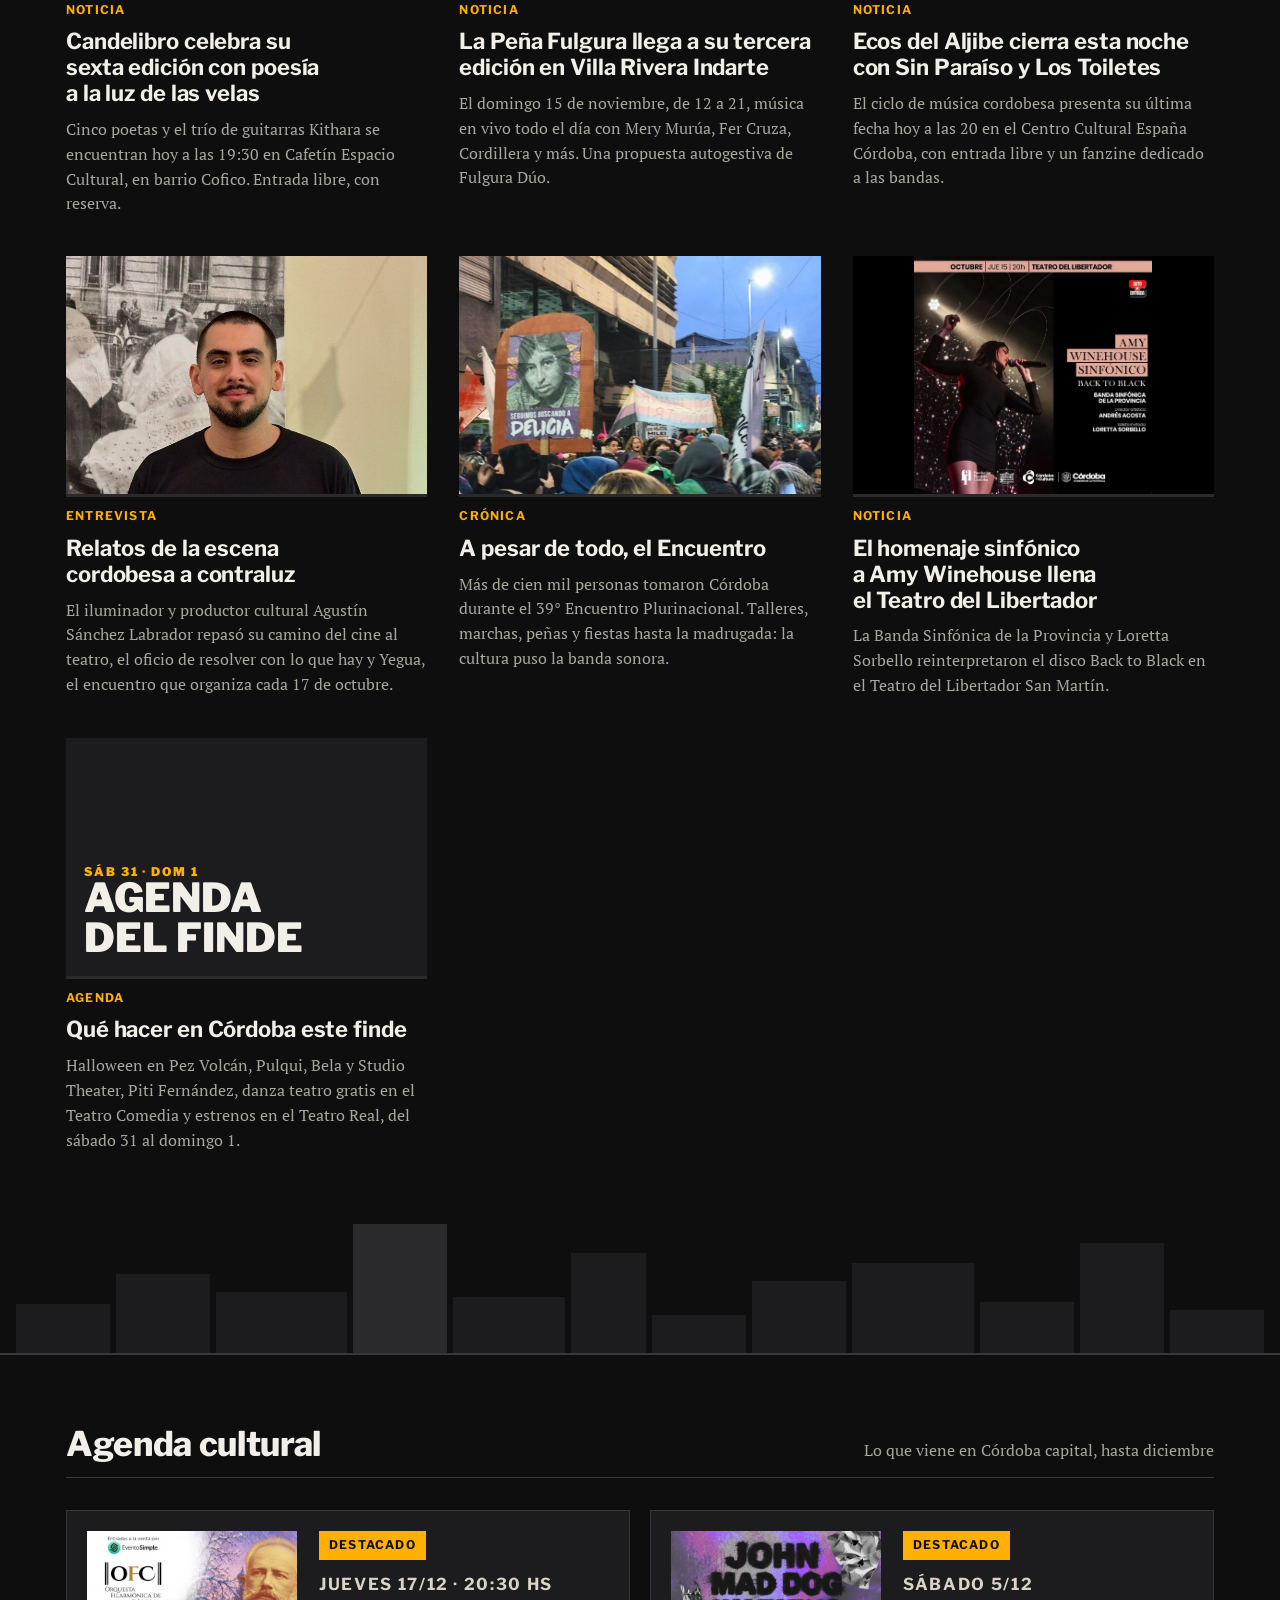
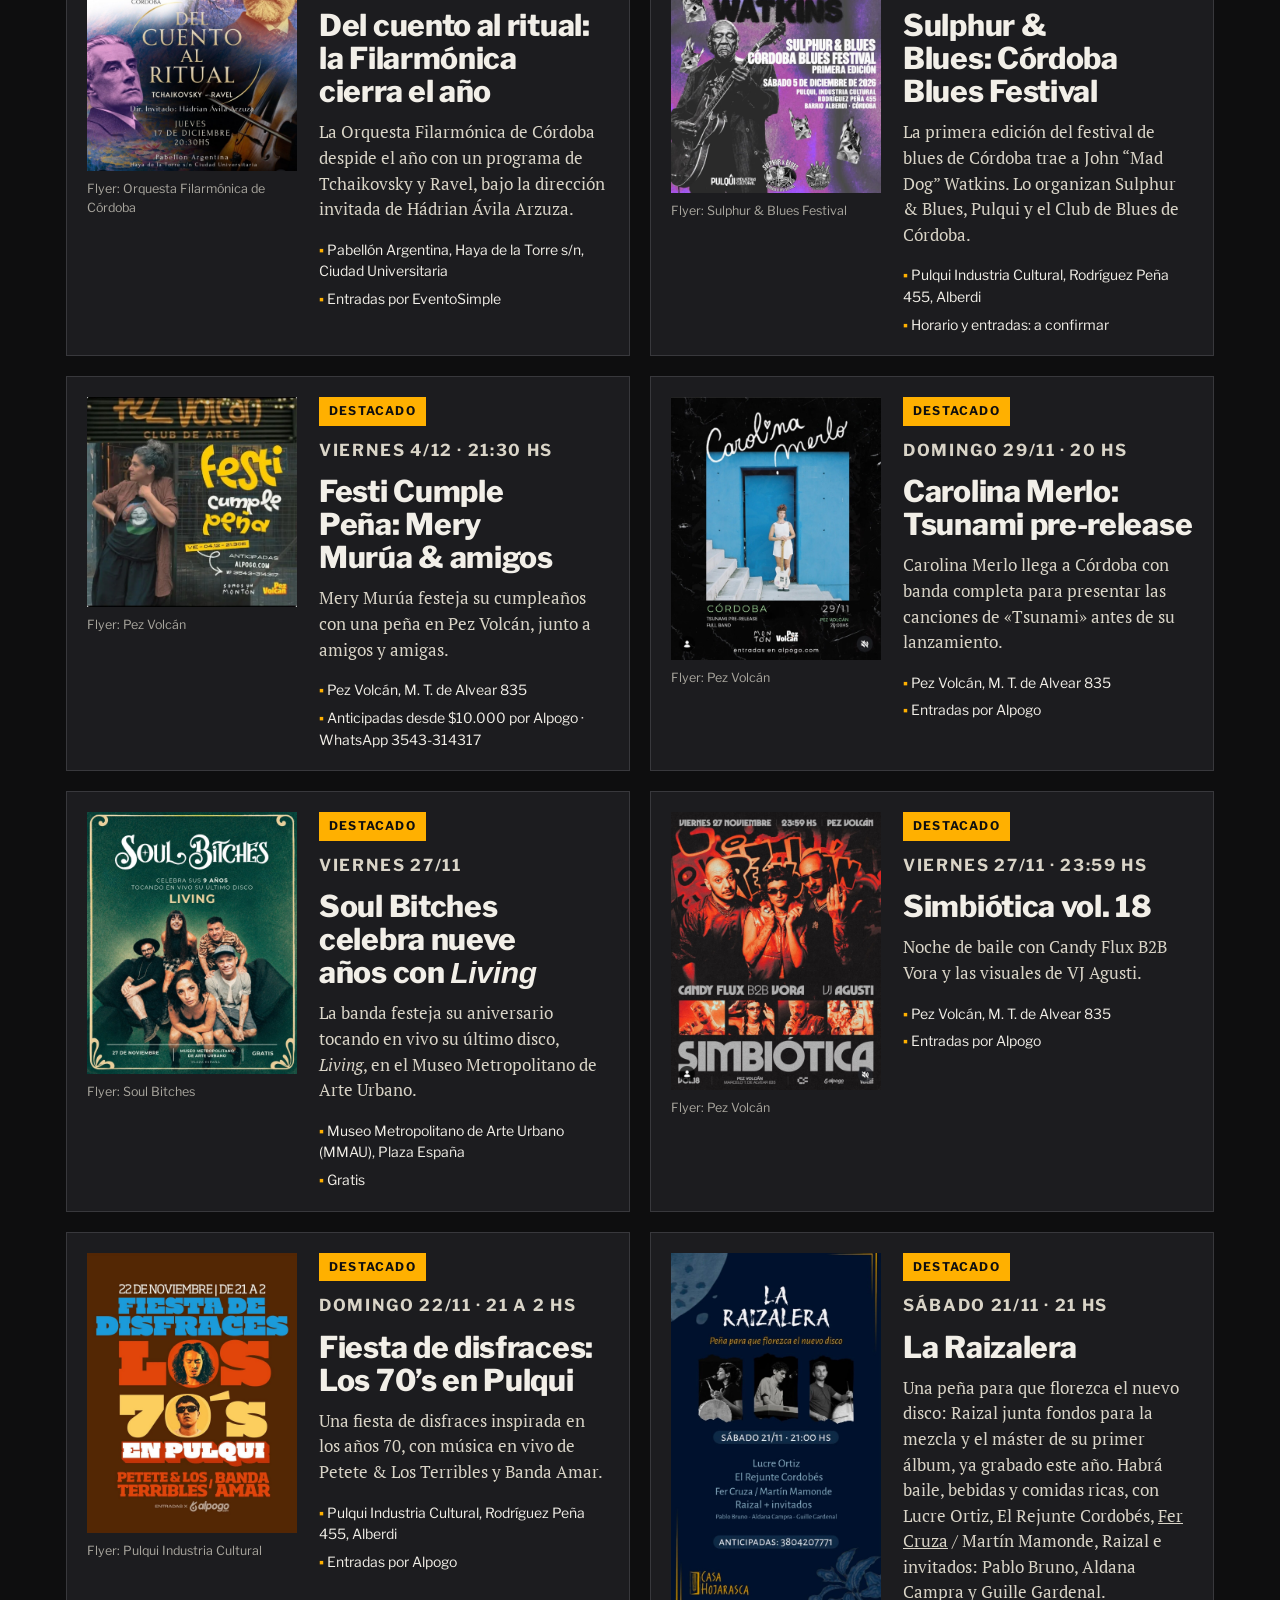
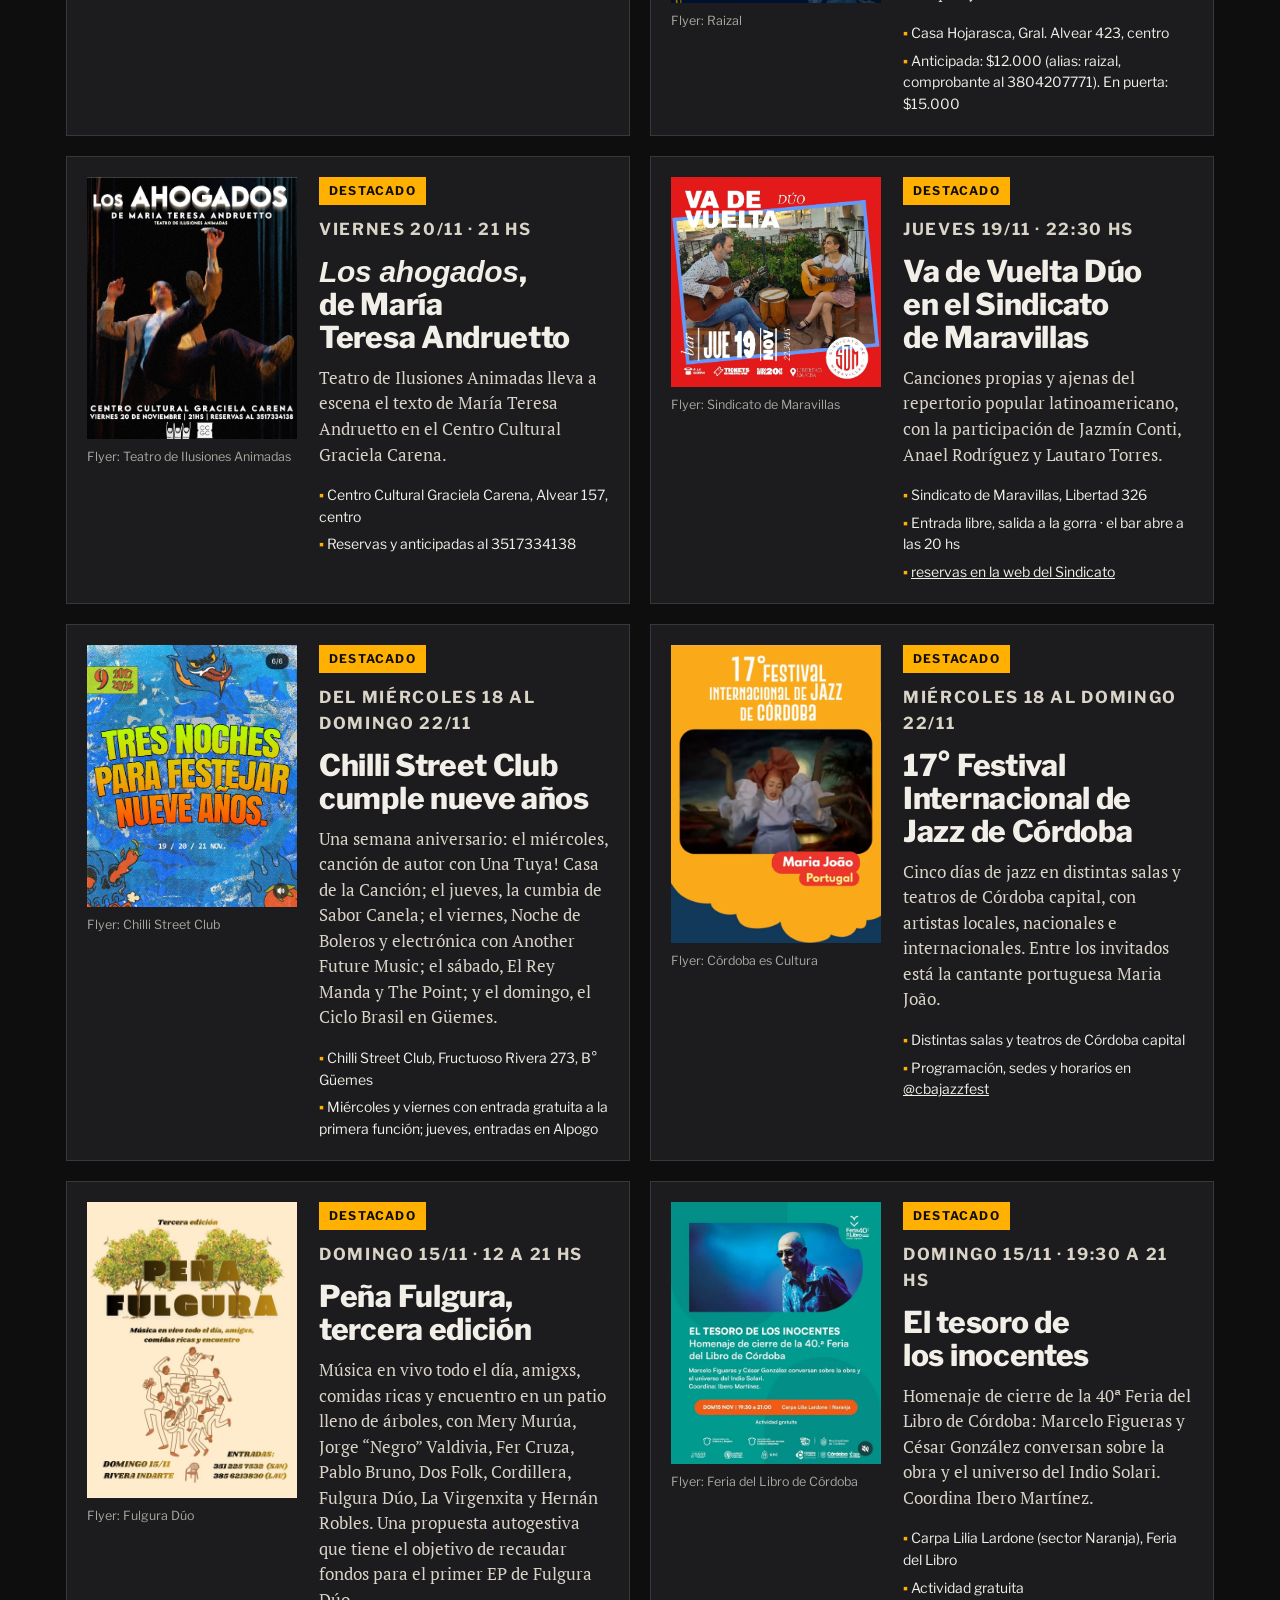
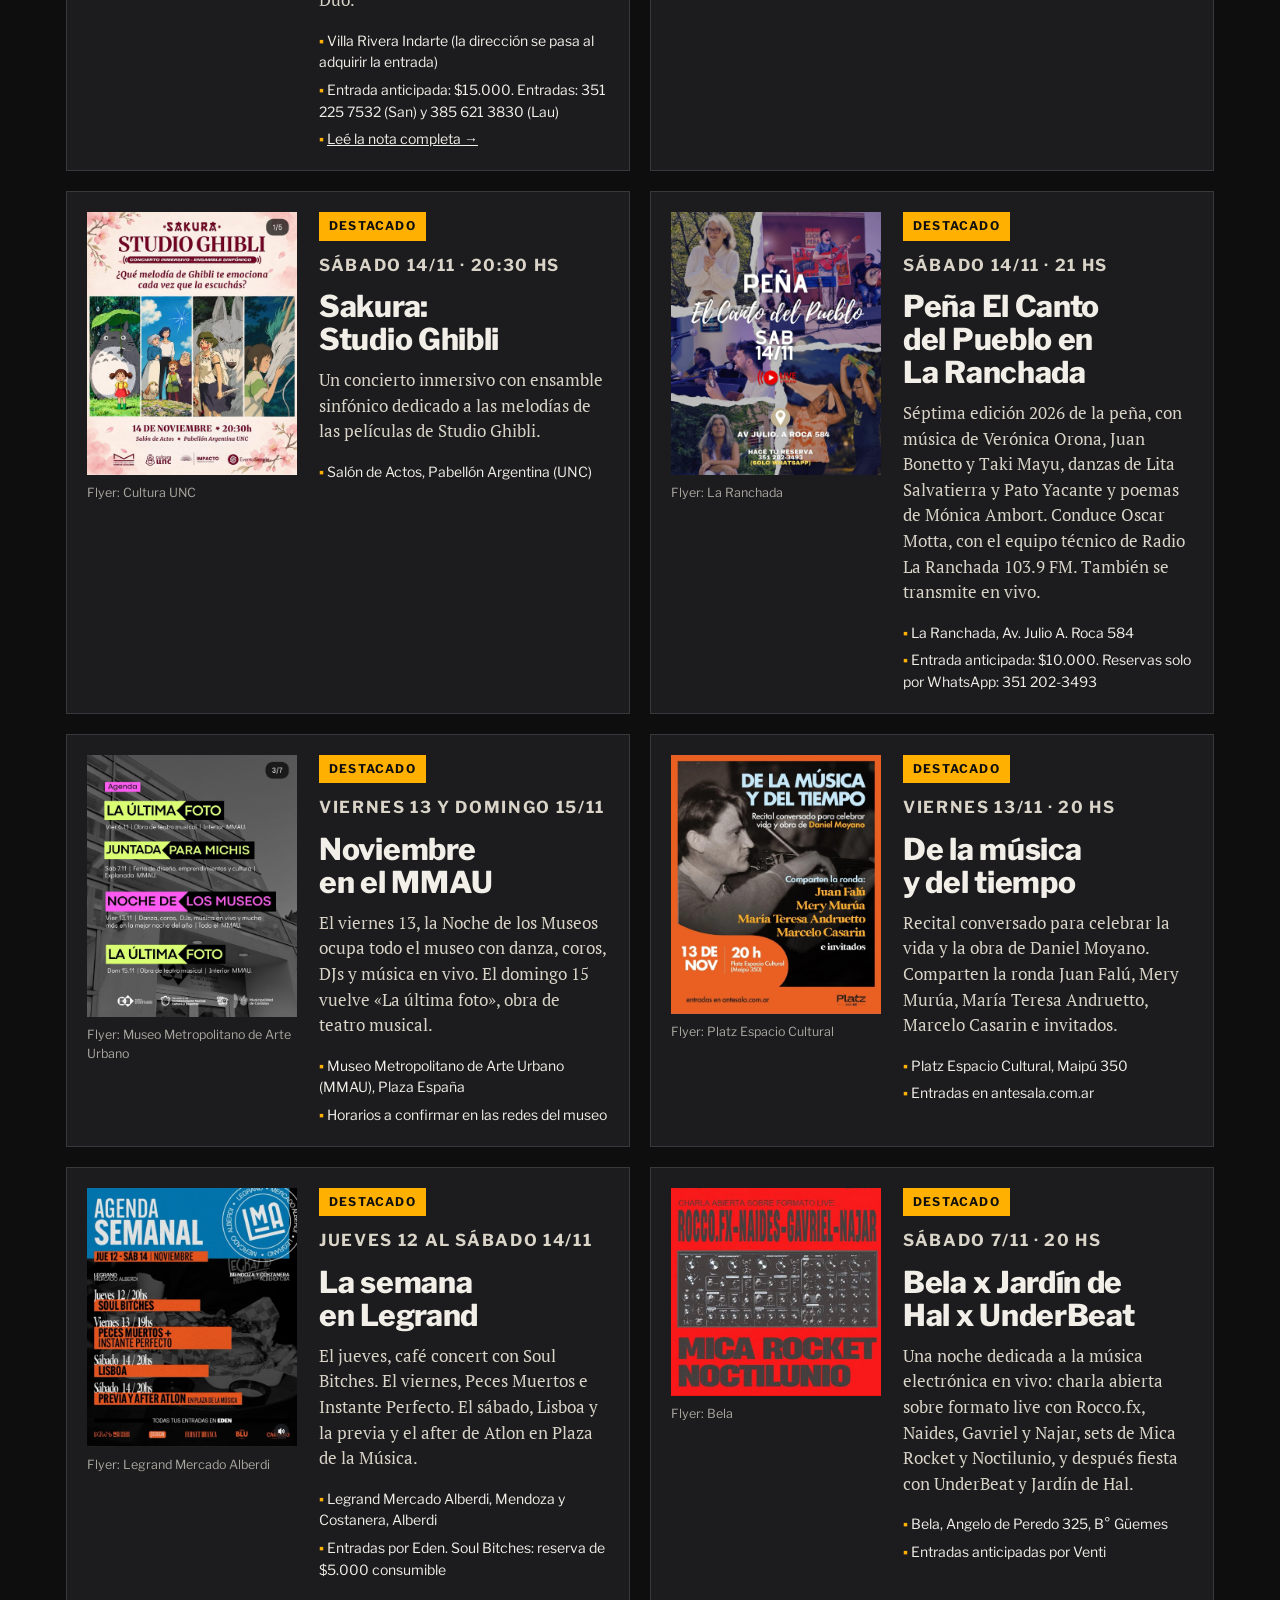
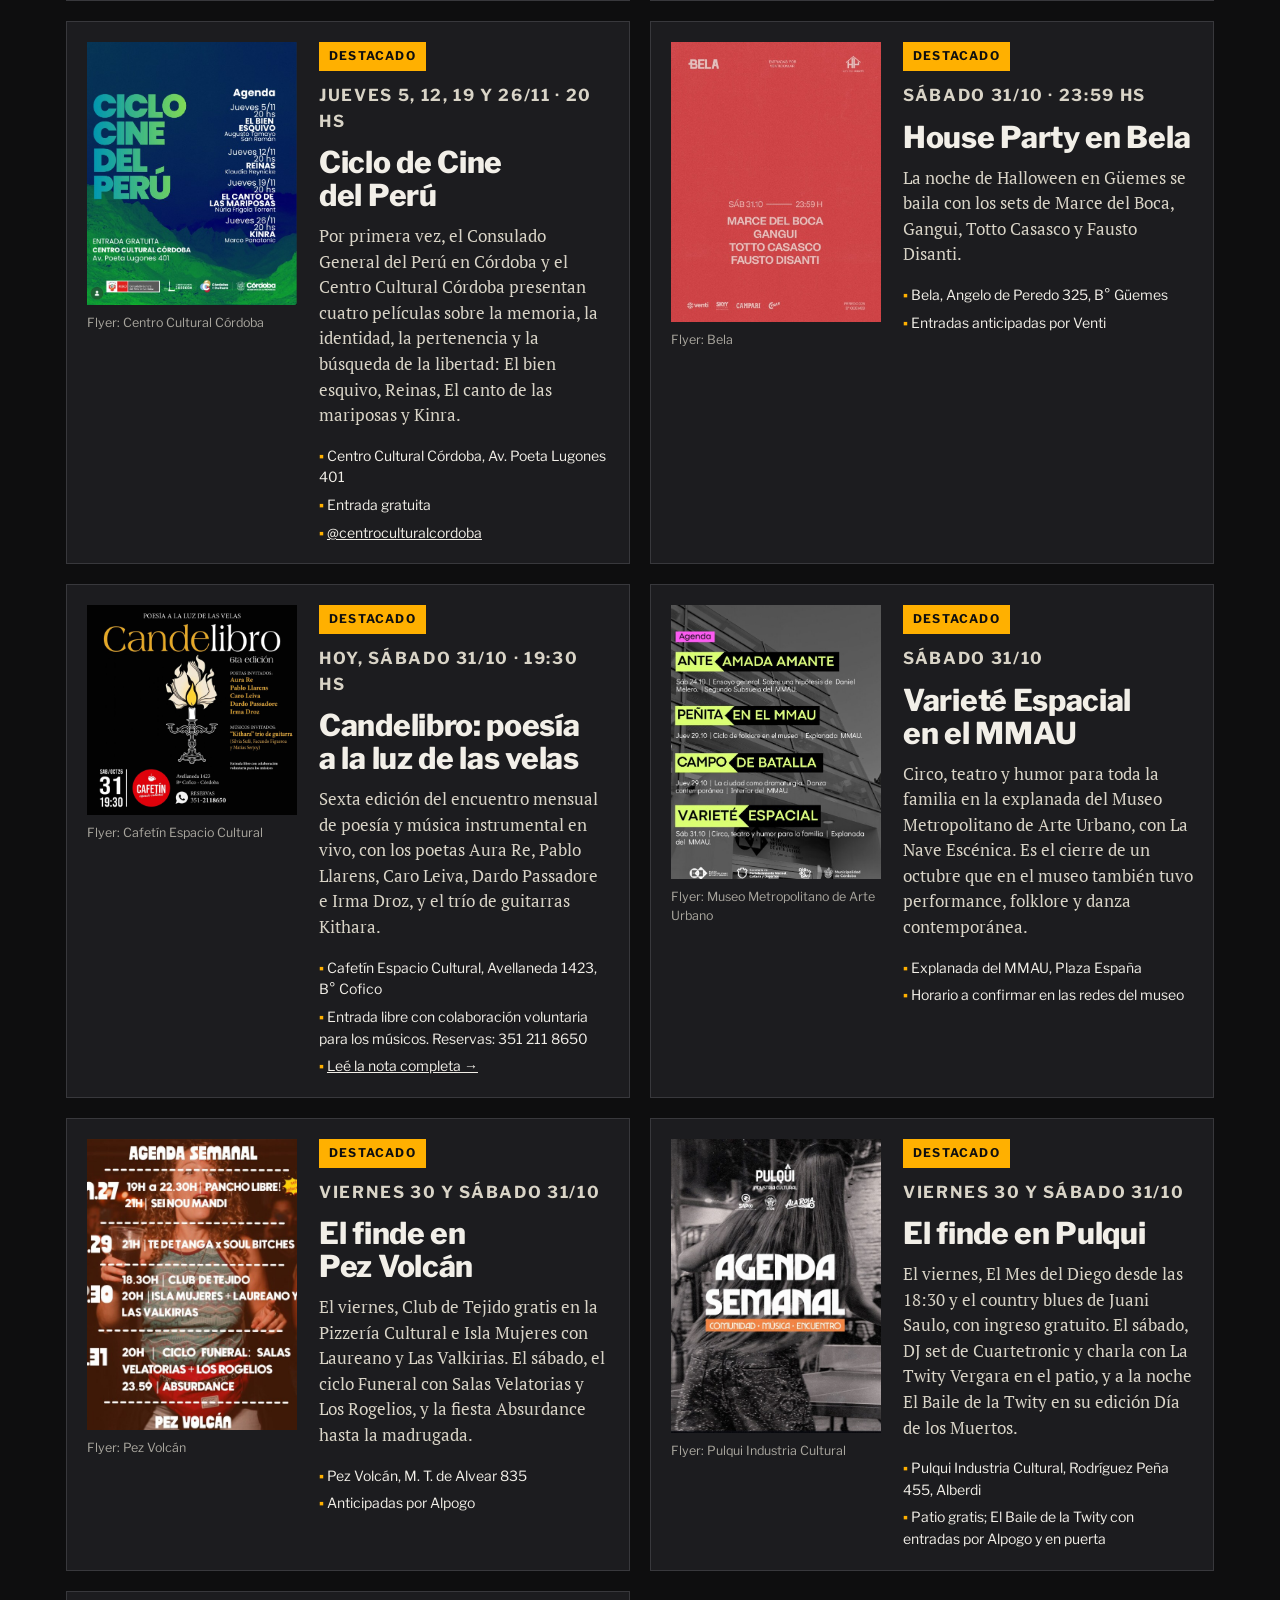
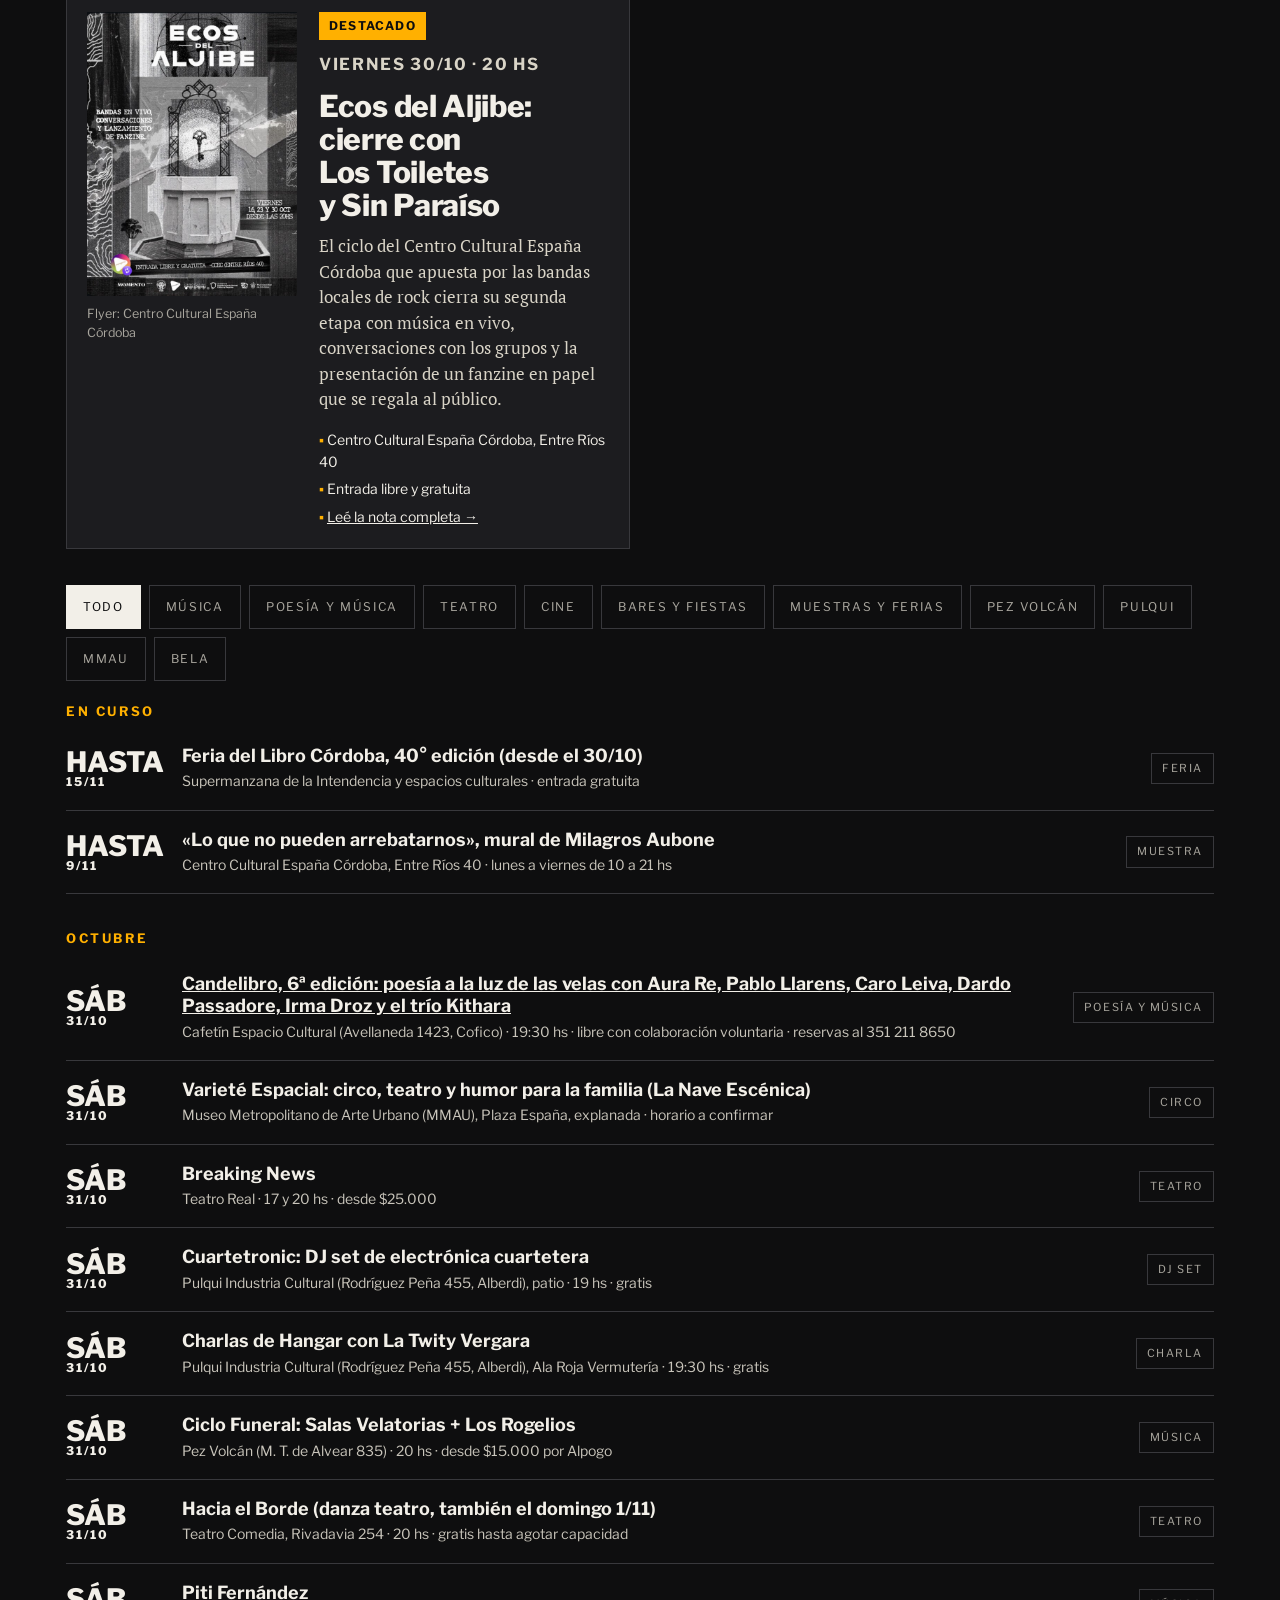
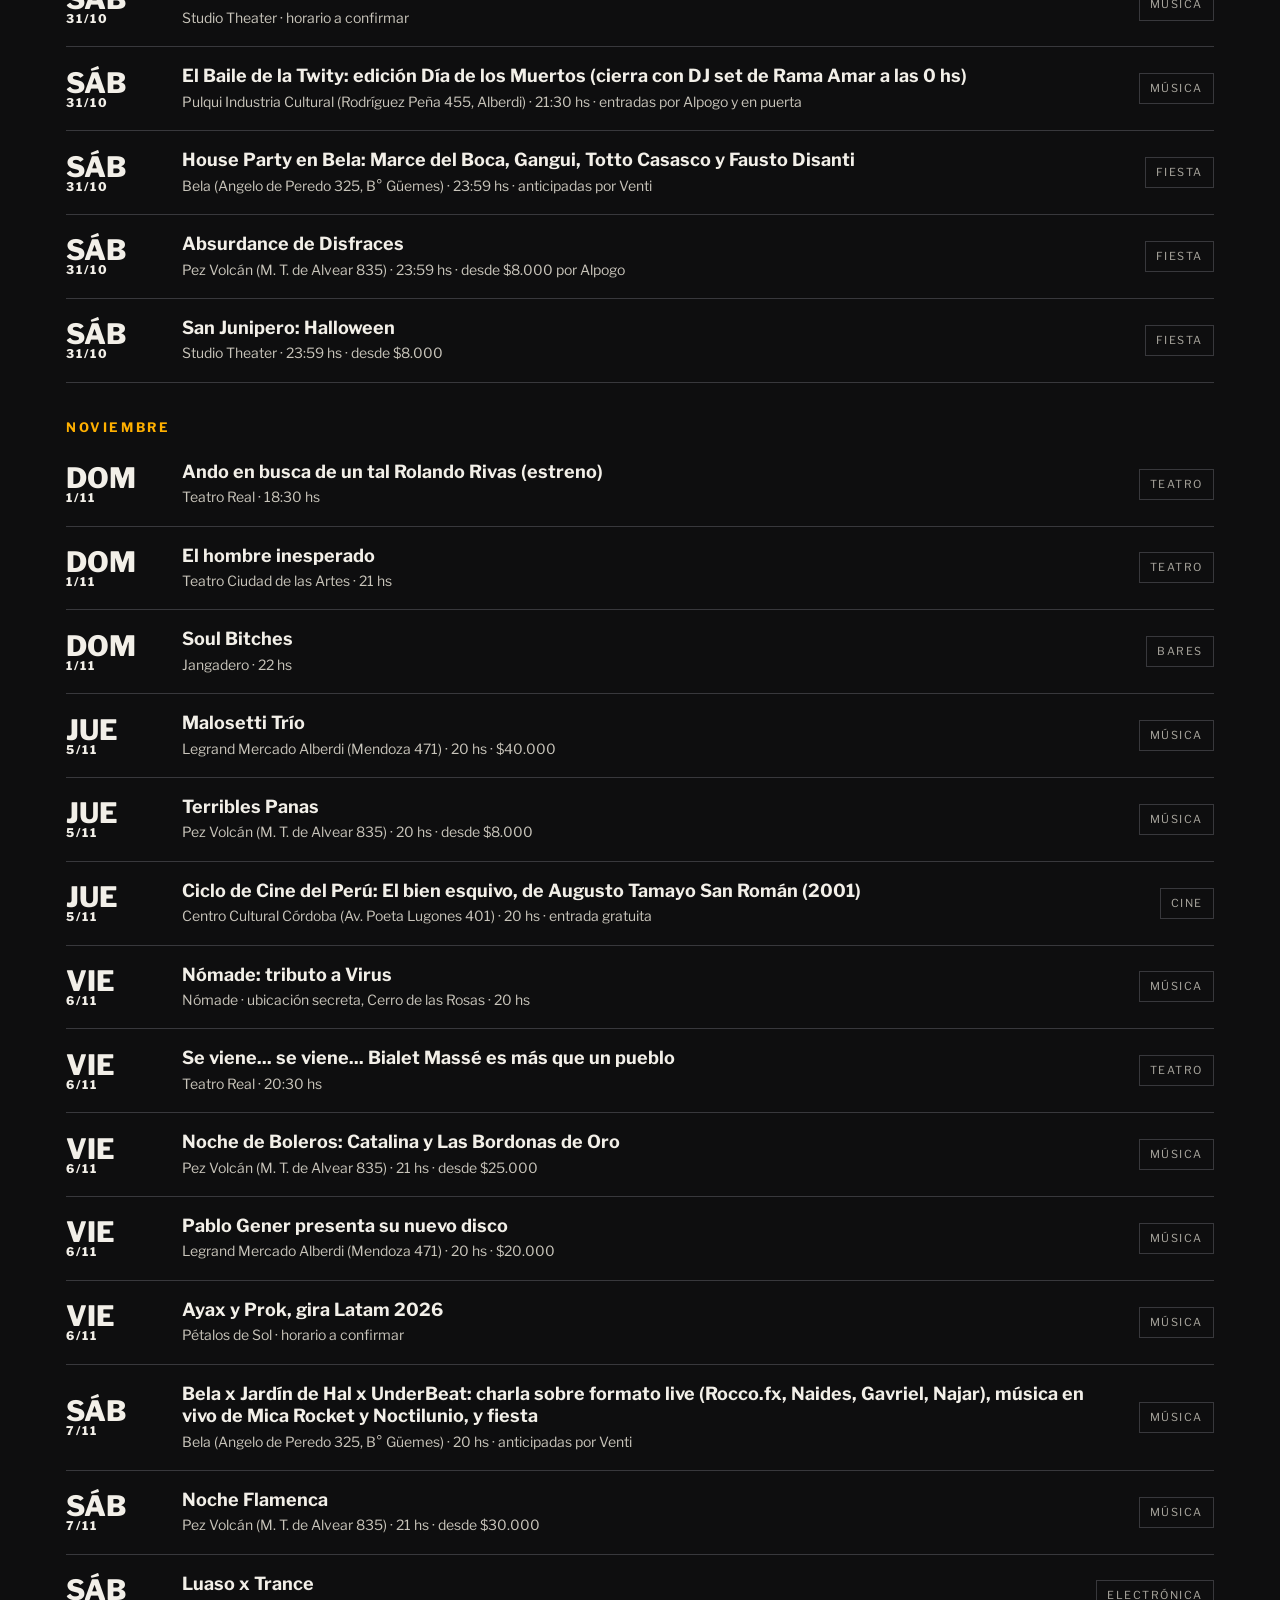
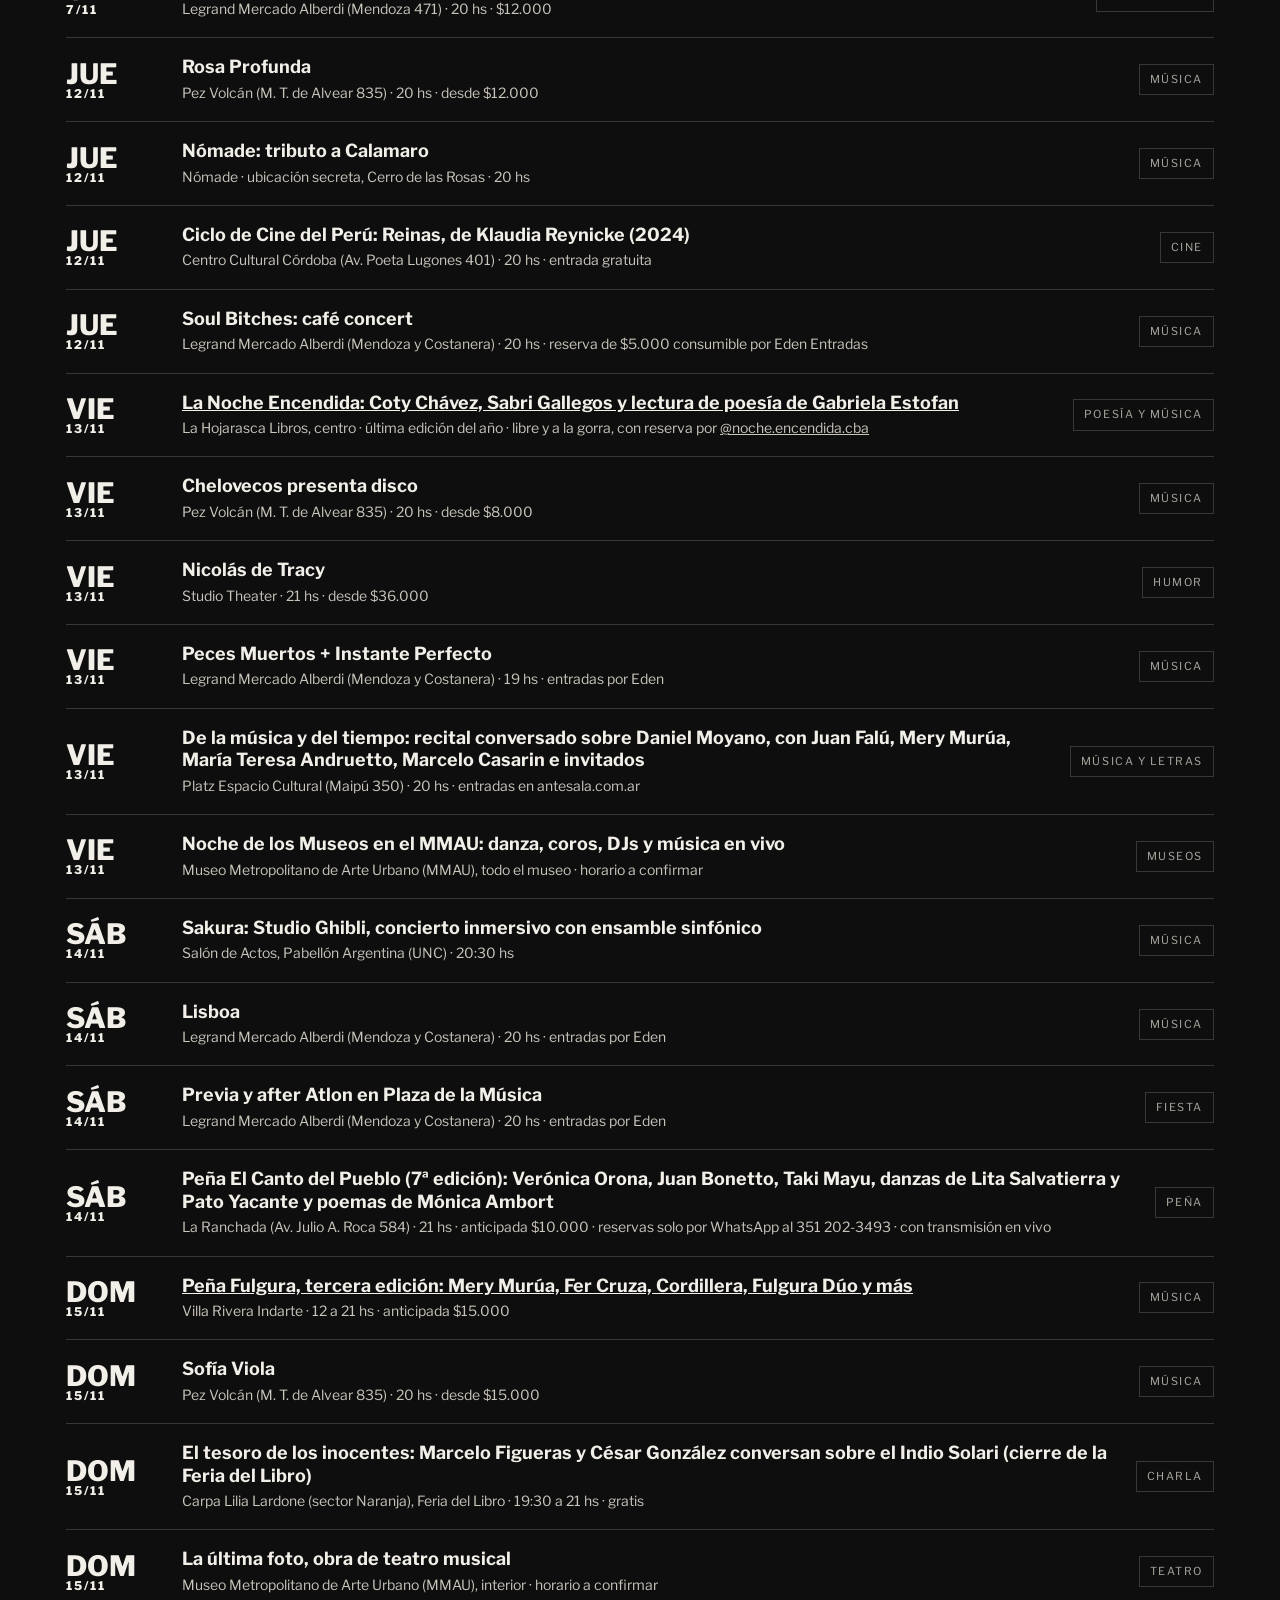
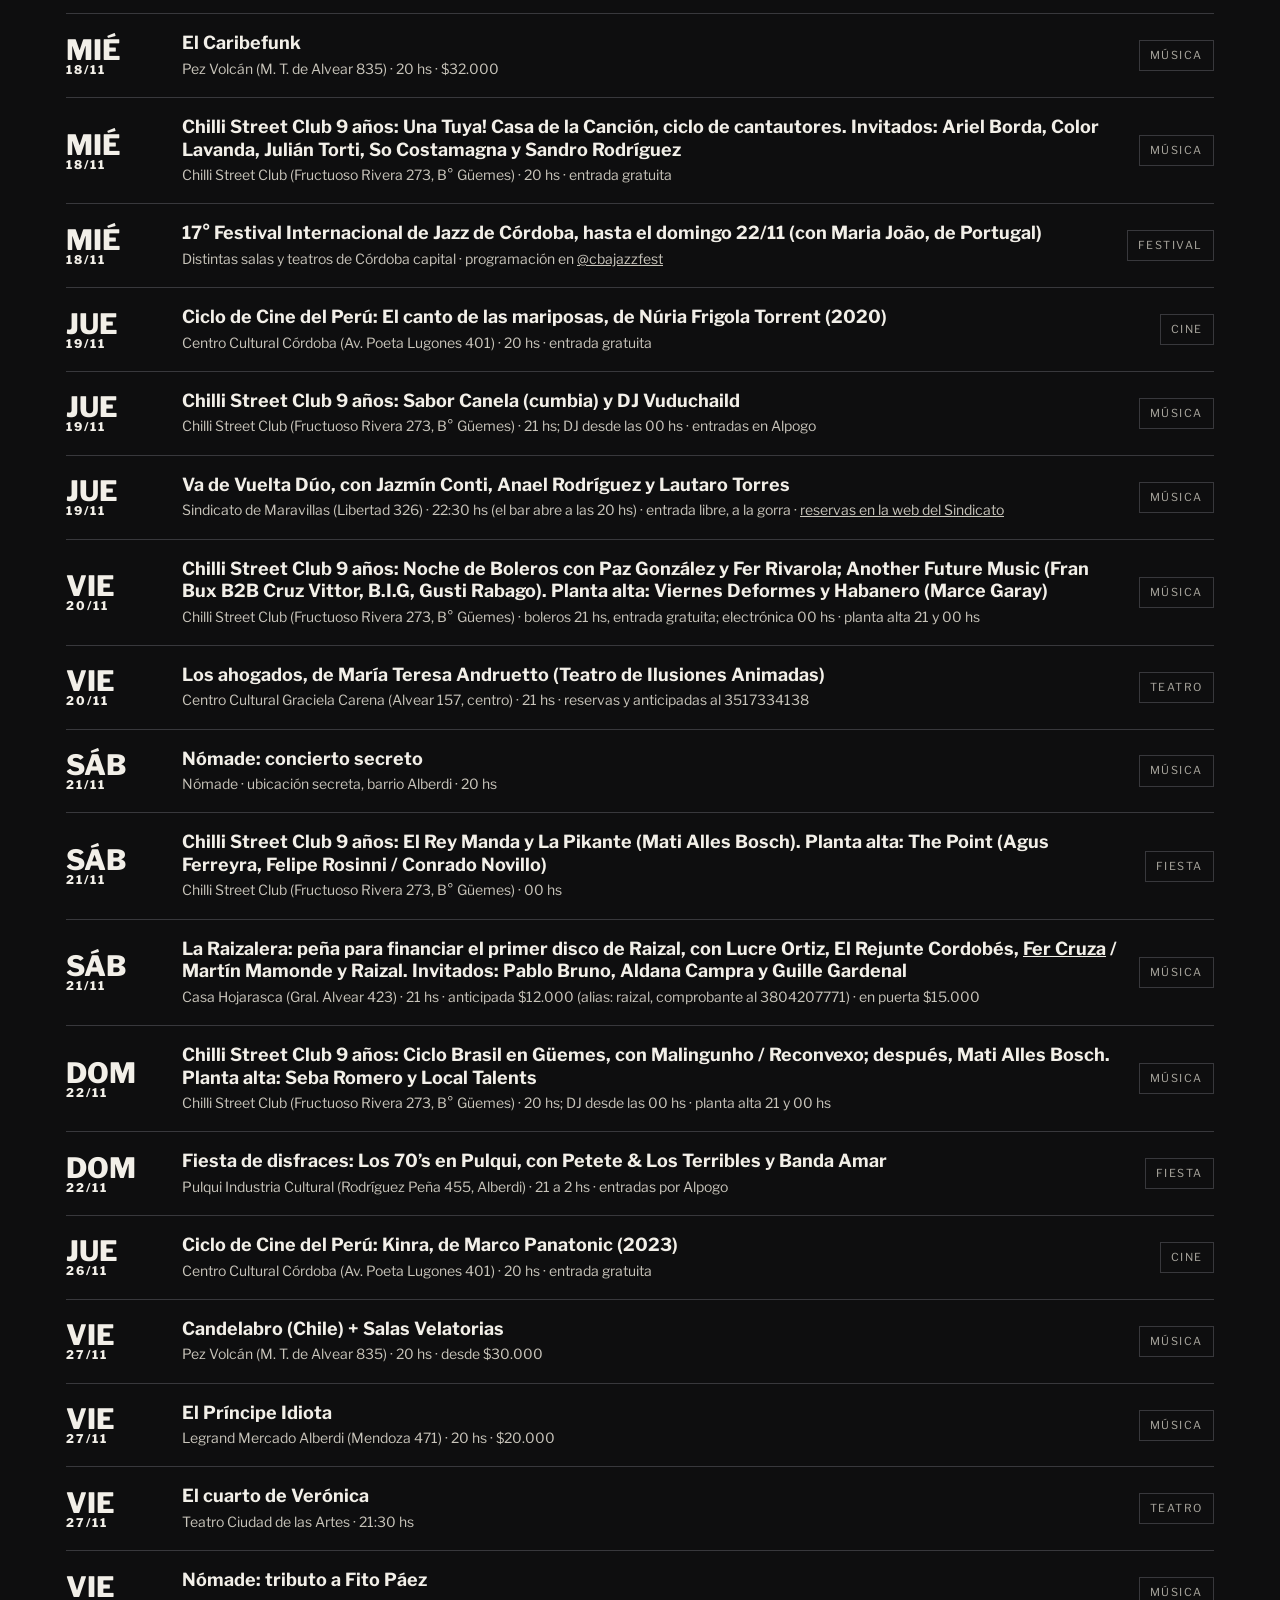
==== commit b8a0cc47: "Los ahogados: dirección del CC Graciela Carena y anticipadas por teléfono Co-Authored-By: Claude Opu" ====
--- a/index.html
+++ b/index.html
@@ -224,7 +224,7 @@
           <p class="dest-cuando">Viernes 20/11 · 21 hs</p>
           <h3><em>Los ahogados</em>, de María Teresa Andruetto</h3>
           <p>Teatro de Ilusiones Animadas lleva a escena el texto de María Teresa Andruetto en el Centro Cultural Graciela Carena.</p>
-          <ul class="dest-datos"><li>Centro Cultural Graciela Carena</li><li>Reservas al 3517334138</li></ul>
+          <ul class="dest-datos"><li>Centro Cultural Graciela Carena, Alvear 157, centro</li><li>Reservas y anticipadas al 3517334138</li></ul>
         </div>
       </article>
       <article class="dest-agenda" id="va-de-vuelta">
@@ -478,7 +478,7 @@
         <li data-c="musica bares"><div class="dia">JUE<span>19/11</span></div><div class="evento"><strong>Chilli Street Club 9 años: Sabor Canela (cumbia) y DJ Vuduchaild</strong><small>Chilli Street Club (Fructuoso Rivera 273, B° Güemes) · 21 hs; DJ desde las 00 hs · entradas en Alpogo</small></div><span class="tag">Música</span></li>
         <li data-c="musica bares"><div class="dia">JUE<span>19/11</span></div><div class="evento"><strong>Va de Vuelta Dúo, con Jazmín Conti, Anael Rodríguez y Lautaro Torres</strong><small>Sindicato de Maravillas (Libertad 326) · 22:30 hs (el bar abre a las 20 hs) · entrada libre, a la gorra · <a href="https://sindicatodemaravillas.com/event/185006-va-de-vuelta-duo?eventDateId=404285" target="_blank" rel="noopener">reservas en la web del Sindicato</a></small></div><span class="tag">Música</span></li>
         <li data-c="musica bares"><div class="dia">VIE<span>20/11</span></div><div class="evento"><strong>Chilli Street Club 9 años: Noche de Boleros con Paz González y Fer Rivarola; Another Future Music (Fran Bux B2B Cruz Vittor, B.I.G, Gusti Rabago). Planta alta: Viernes Deformes y Habanero (Marce Garay)</strong><small>Chilli Street Club (Fructuoso Rivera 273, B° Güemes) · boleros 21 hs, entrada gratuita; electrónica 00 hs · planta alta 21 y 00 hs</small></div><span class="tag">Música</span></li>
-        <li data-c="teatro"><div class="dia">VIE<span>20/11</span></div><div class="evento"><strong>Los ahogados, de María Teresa Andruetto (Teatro de Ilusiones Animadas)</strong><small>Centro Cultural Graciela Carena · 21 hs · reservas al 3517334138</small></div><span class="tag">Teatro</span></li>
+        <li data-c="teatro"><div class="dia">VIE<span>20/11</span></div><div class="evento"><strong>Los ahogados, de María Teresa Andruetto (Teatro de Ilusiones Animadas)</strong><small>Centro Cultural Graciela Carena (Alvear 157, centro) · 21 hs · reservas y anticipadas al 3517334138</small></div><span class="tag">Teatro</span></li>
         <li data-c="musica"><div class="dia">SÁB<span>21/11</span></div><div class="evento"><strong>Nómade: concierto secreto</strong><small>Nómade · ubicación secreta, barrio Alberdi · 20 hs</small></div><span class="tag">Música</span></li>
         <li data-c="bares"><div class="dia">SÁB<span>21/11</span></div><div class="evento"><strong>Chilli Street Club 9 años: El Rey Manda y La Pikante (Mati Alles Bosch). Planta alta: The Point (Agus Ferreyra, Felipe Rosinni / Conrado Novillo)</strong><small>Chilli Street Club (Fructuoso Rivera 273, B° Güemes) · 00 hs</small></div><span class="tag">Fiesta</span></li>
         <li data-c="musica"><div class="dia">SÁB<span>21/11</span></div><div class="evento"><strong>La Raizalera: peña para financiar el primer disco de Raizal, con Lucre Ortiz, El Rejunte Cordobés, <a href="fer-cruza.html">Fer Cruza</a> / Martín Mamonde y Raizal. Invitados: Pablo Bruno, Aldana Campra y Guille Gardenal</strong><small>Casa Hojarasca (Gral. Alvear 423) · 21 hs · anticipada $12.000 (alias: raizal, comprobante al 3804207771) · en puerta $15.000</small></div><span class="tag">Música</span></li>
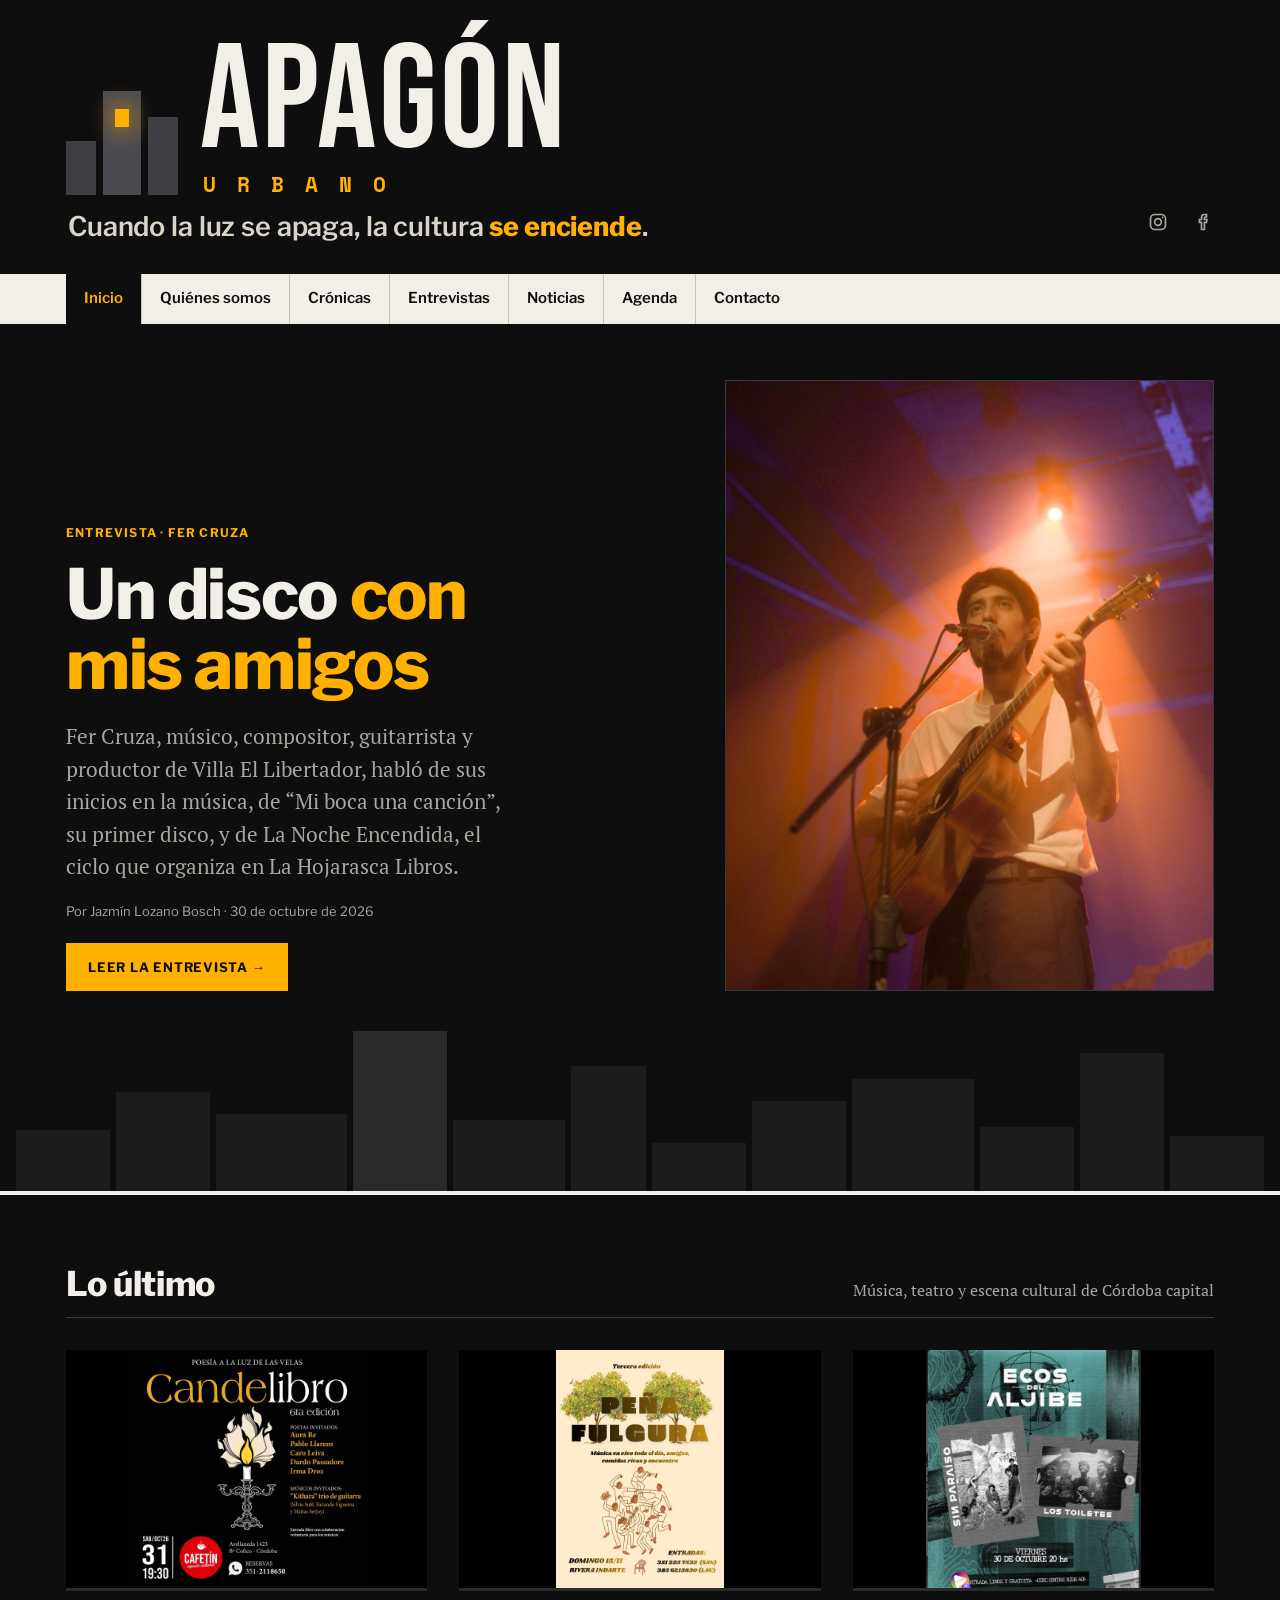
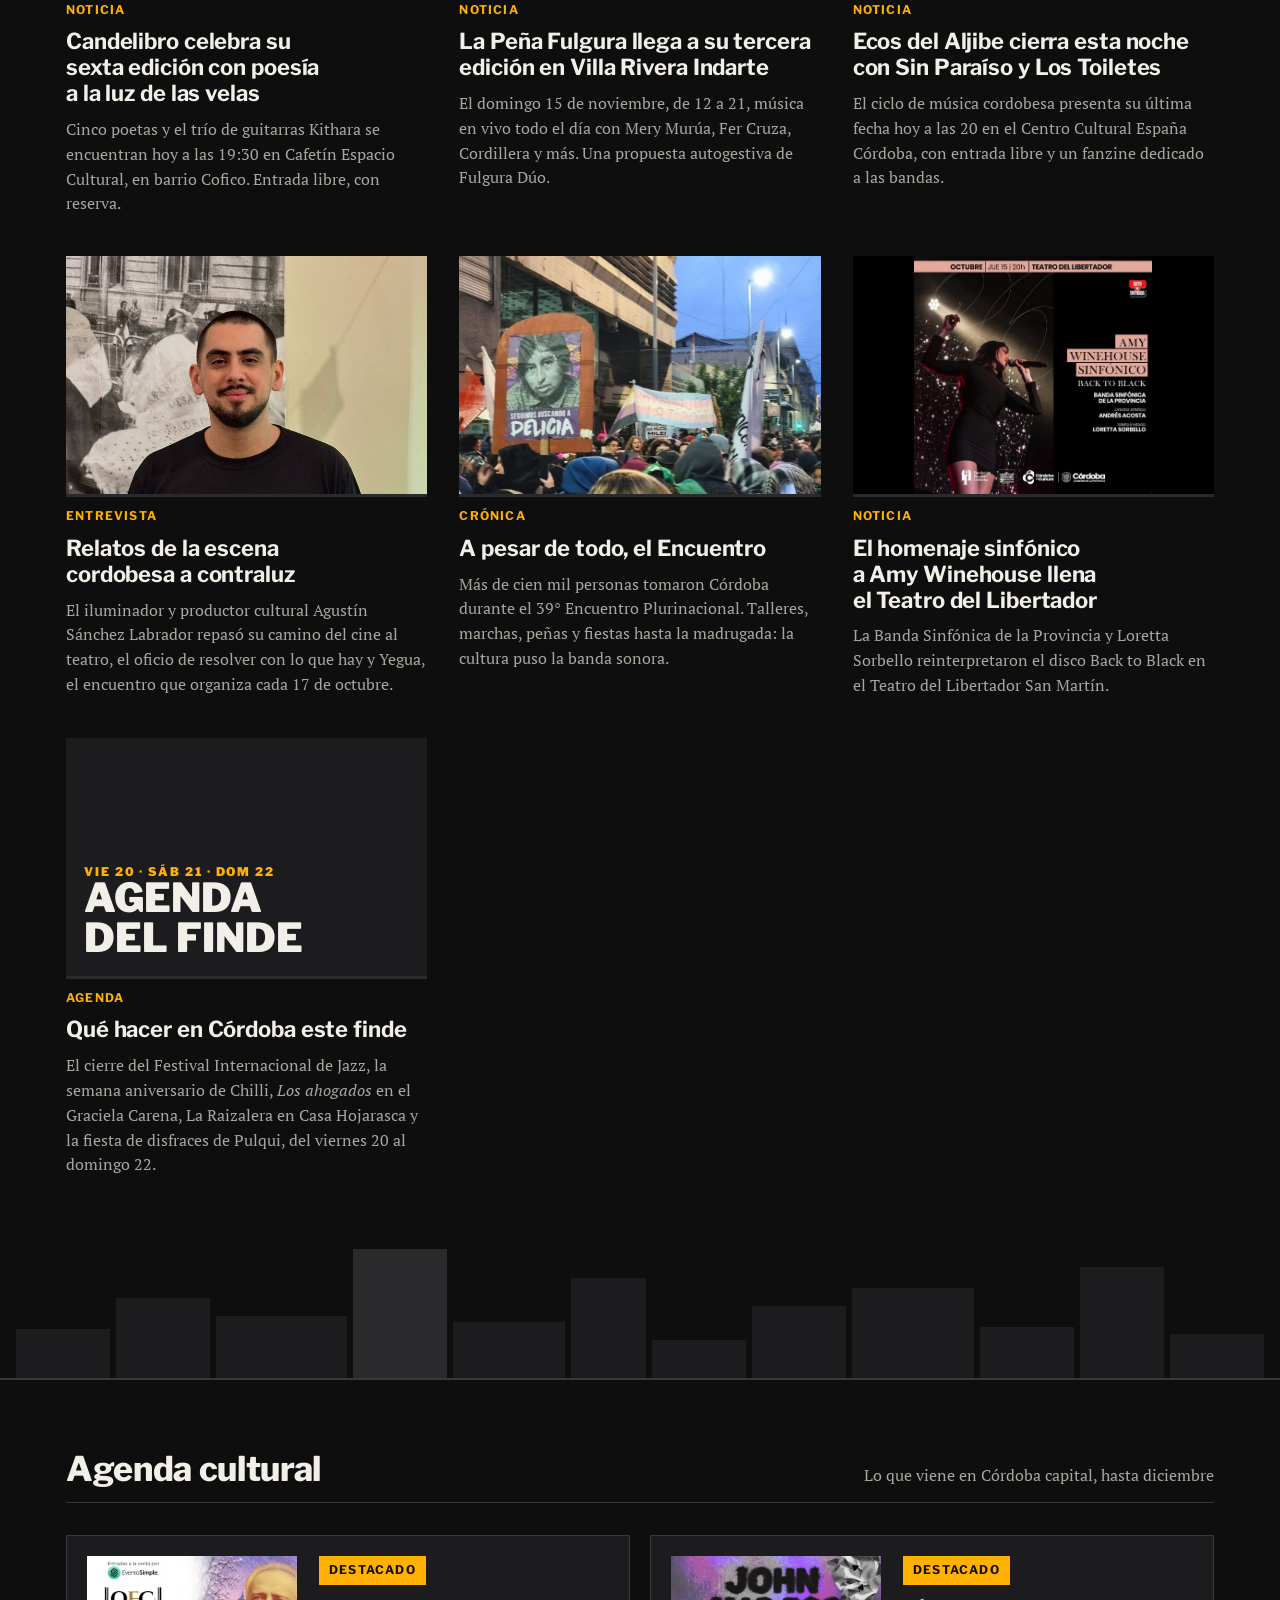
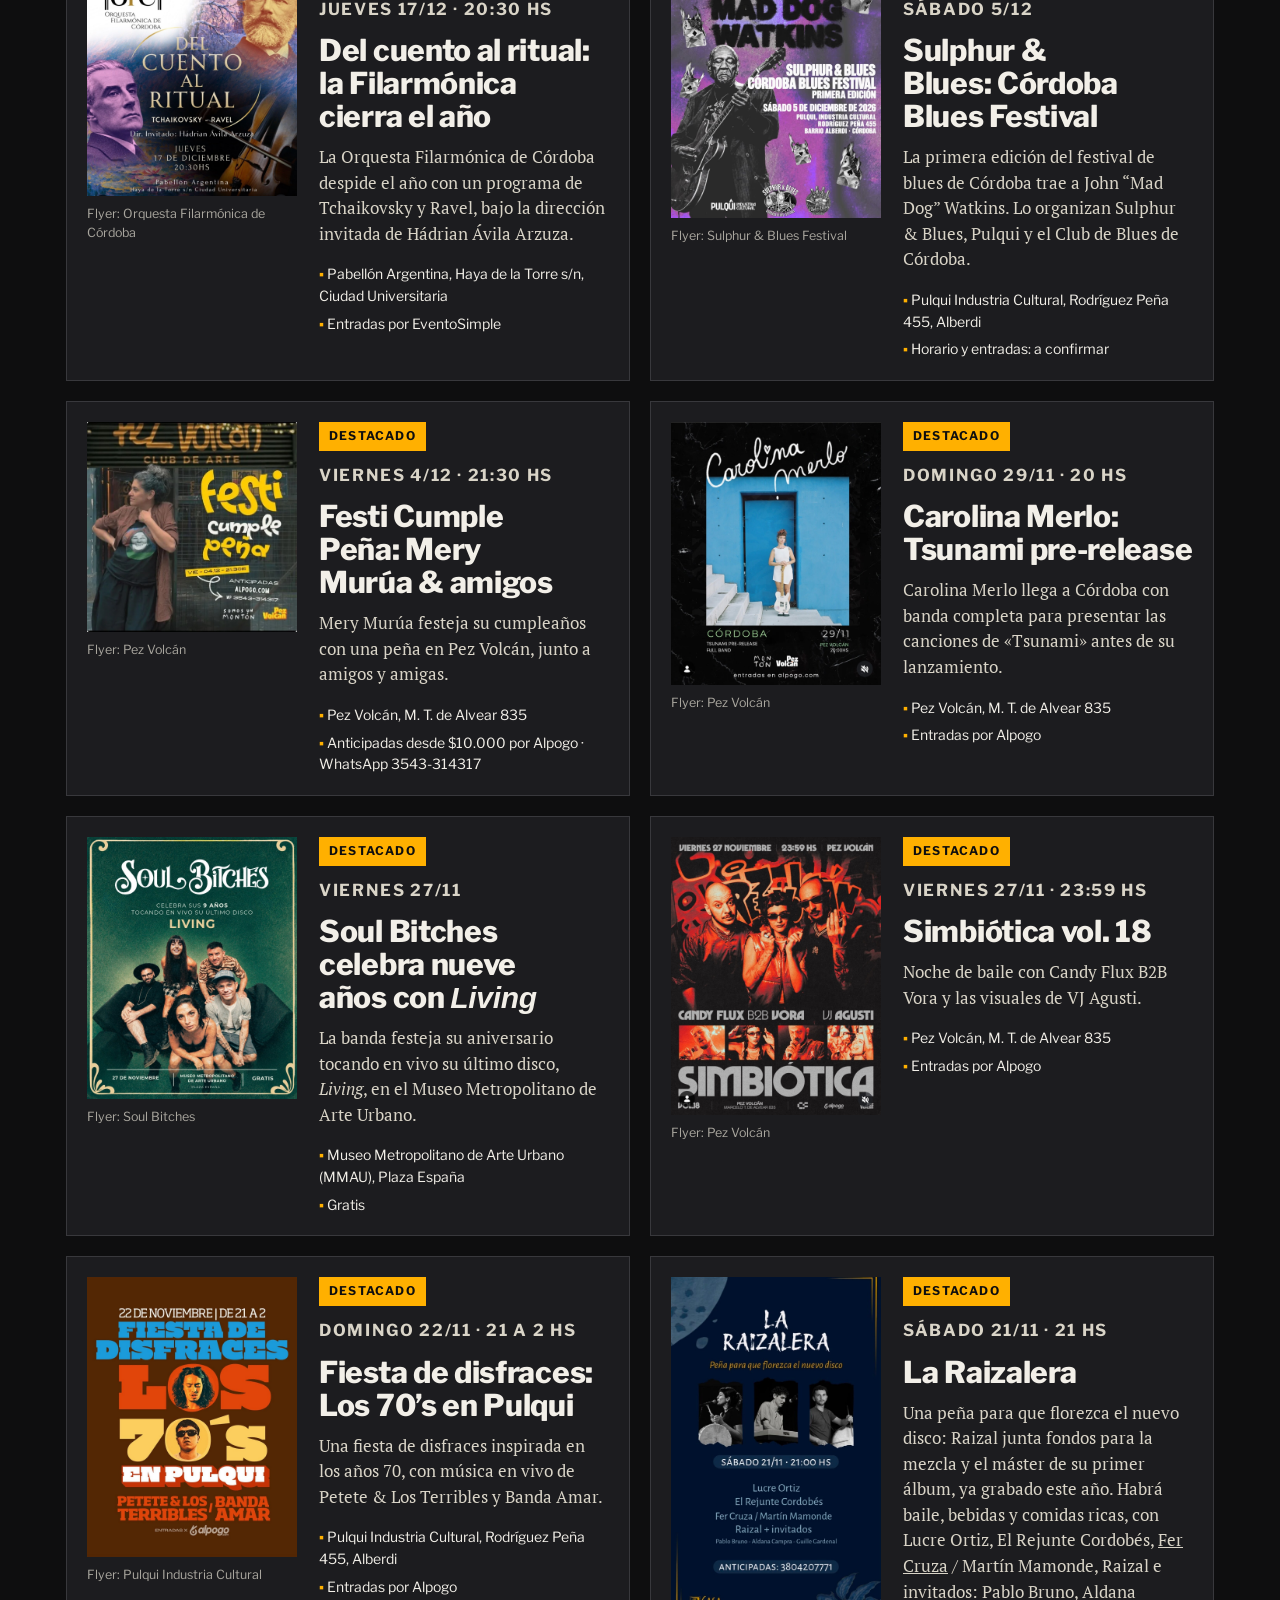
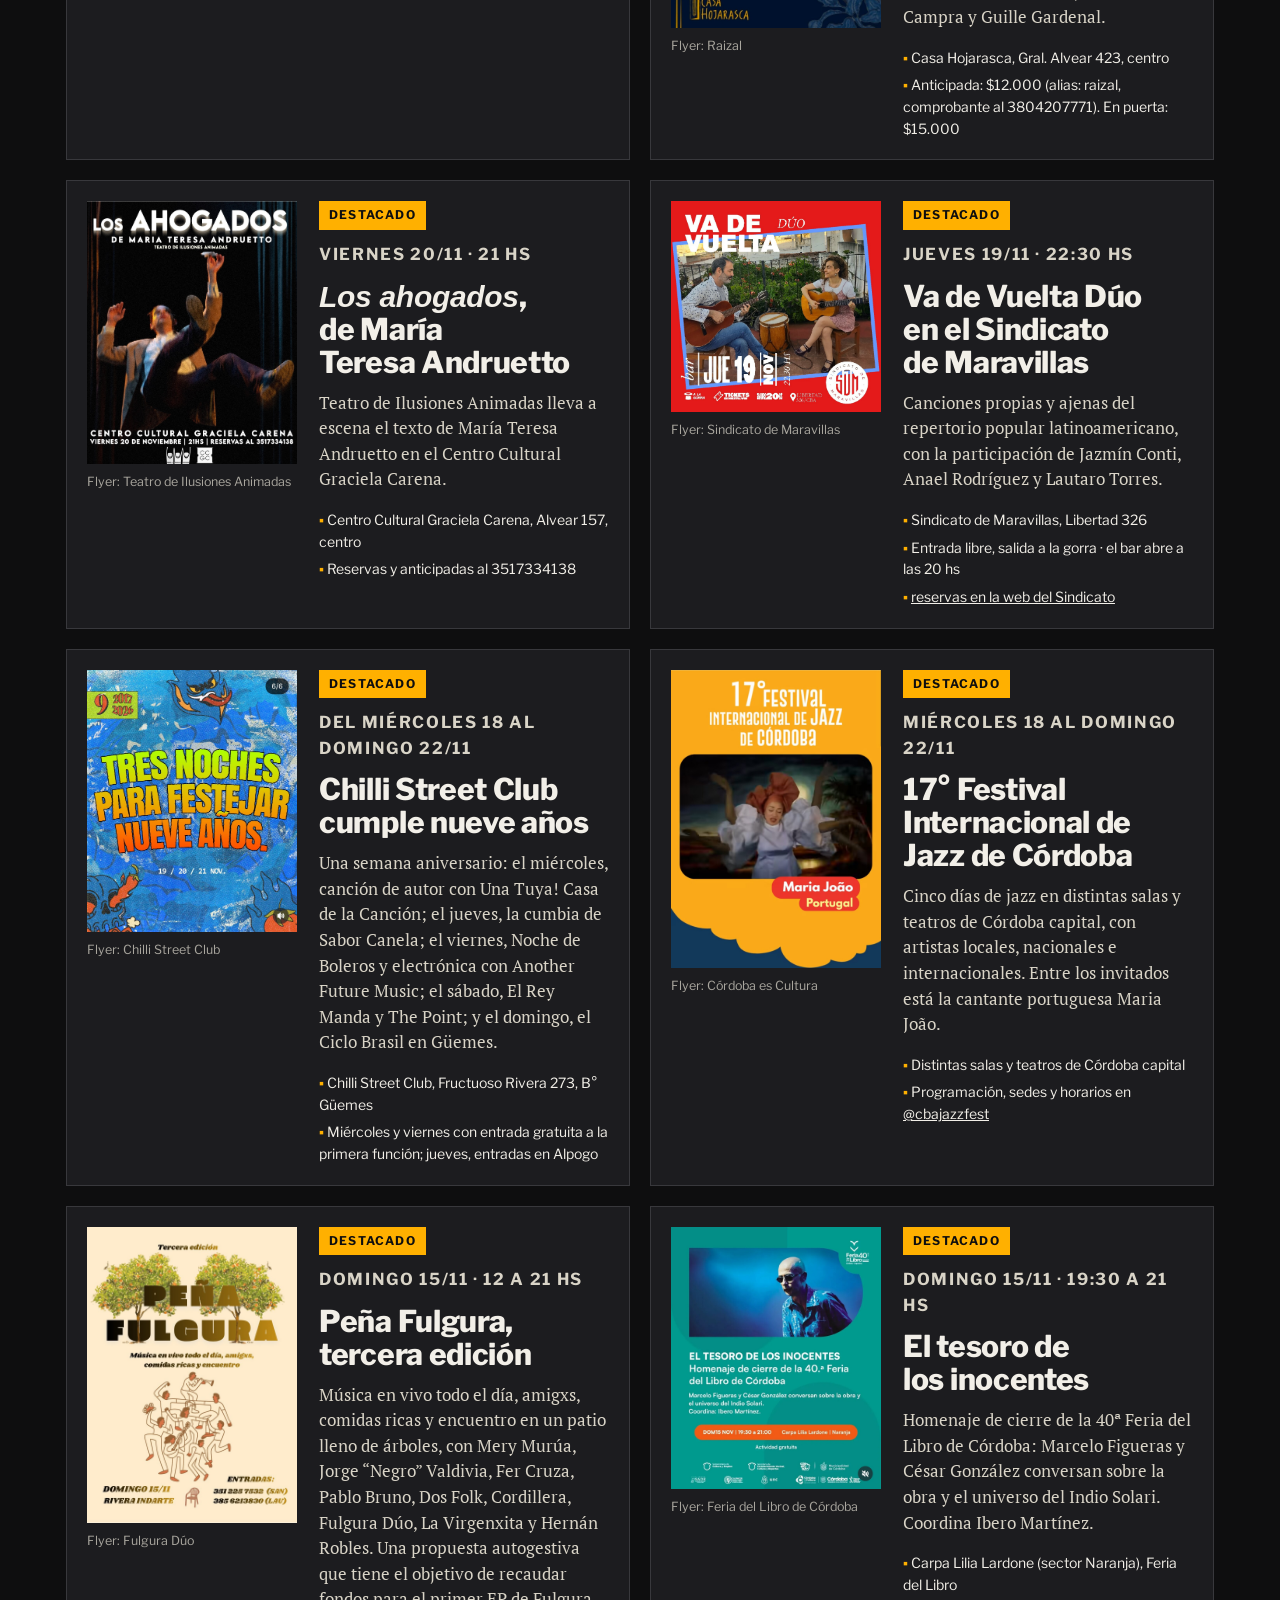
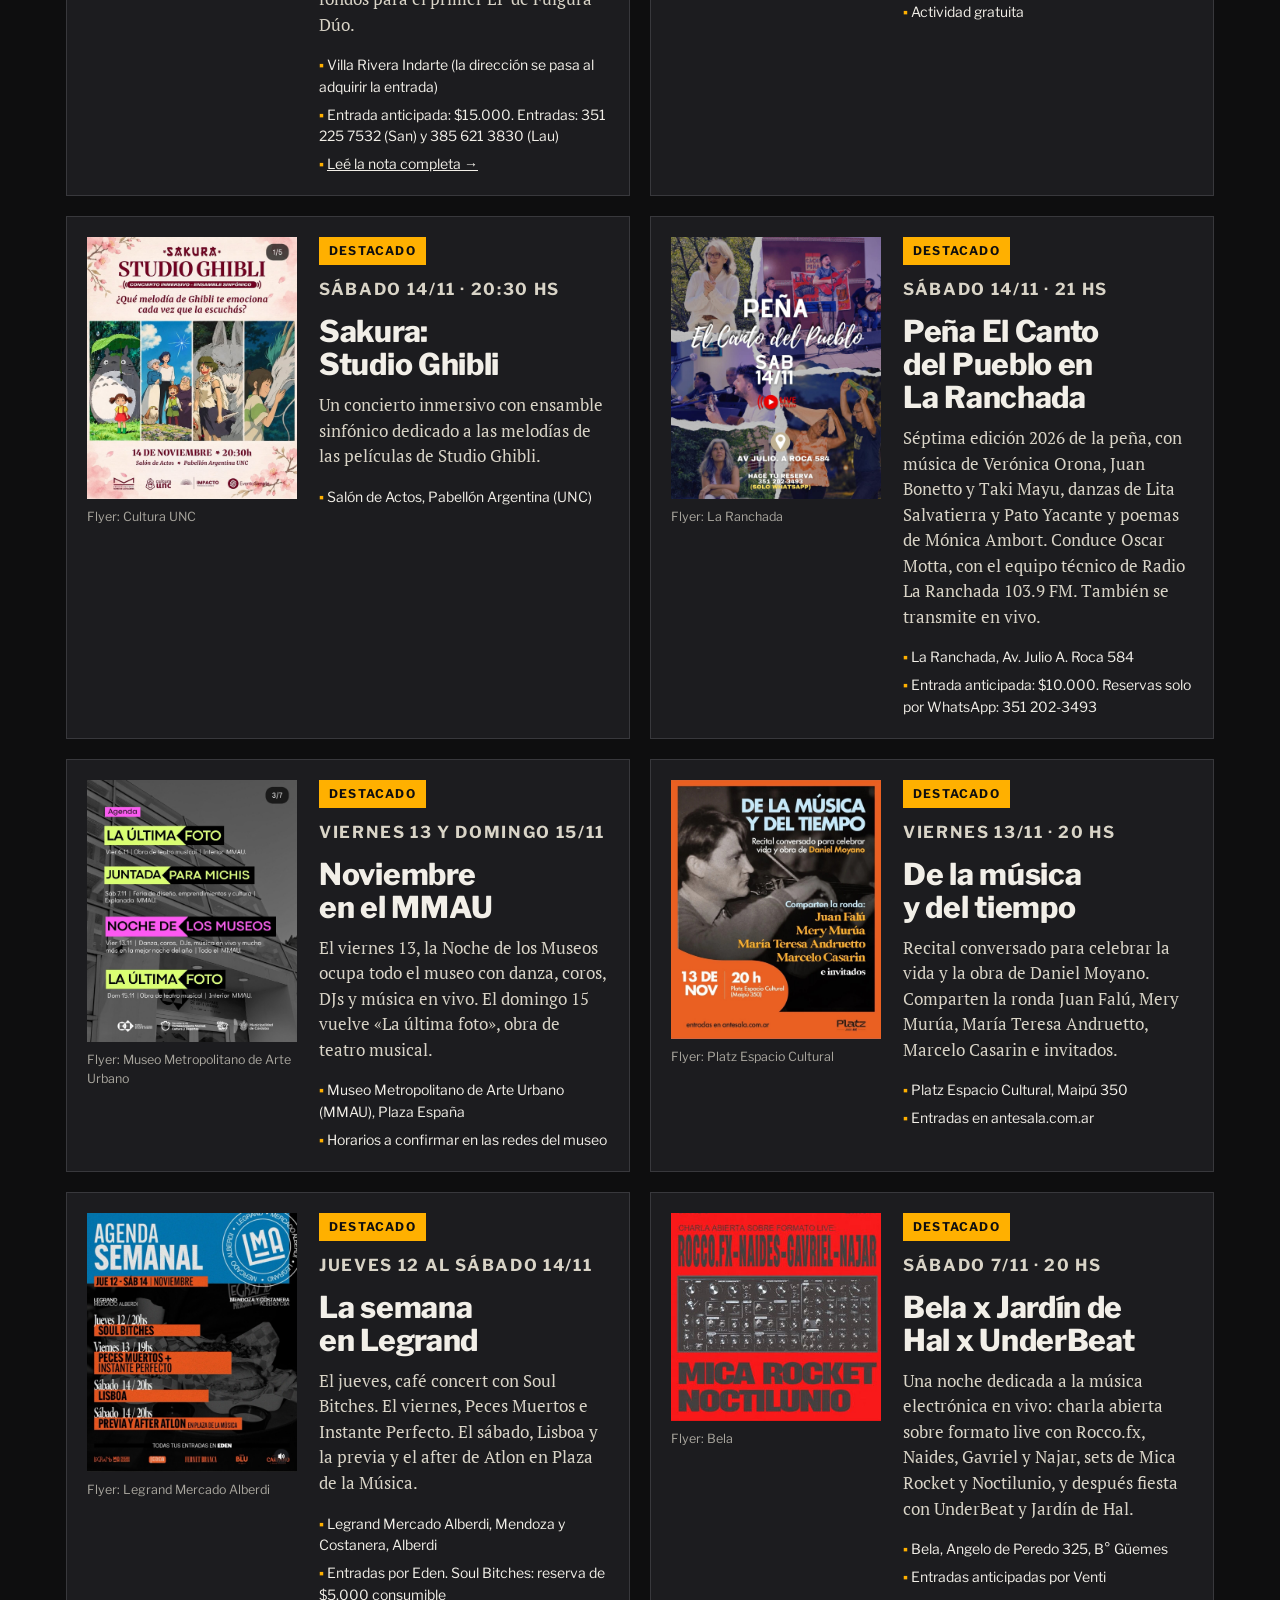
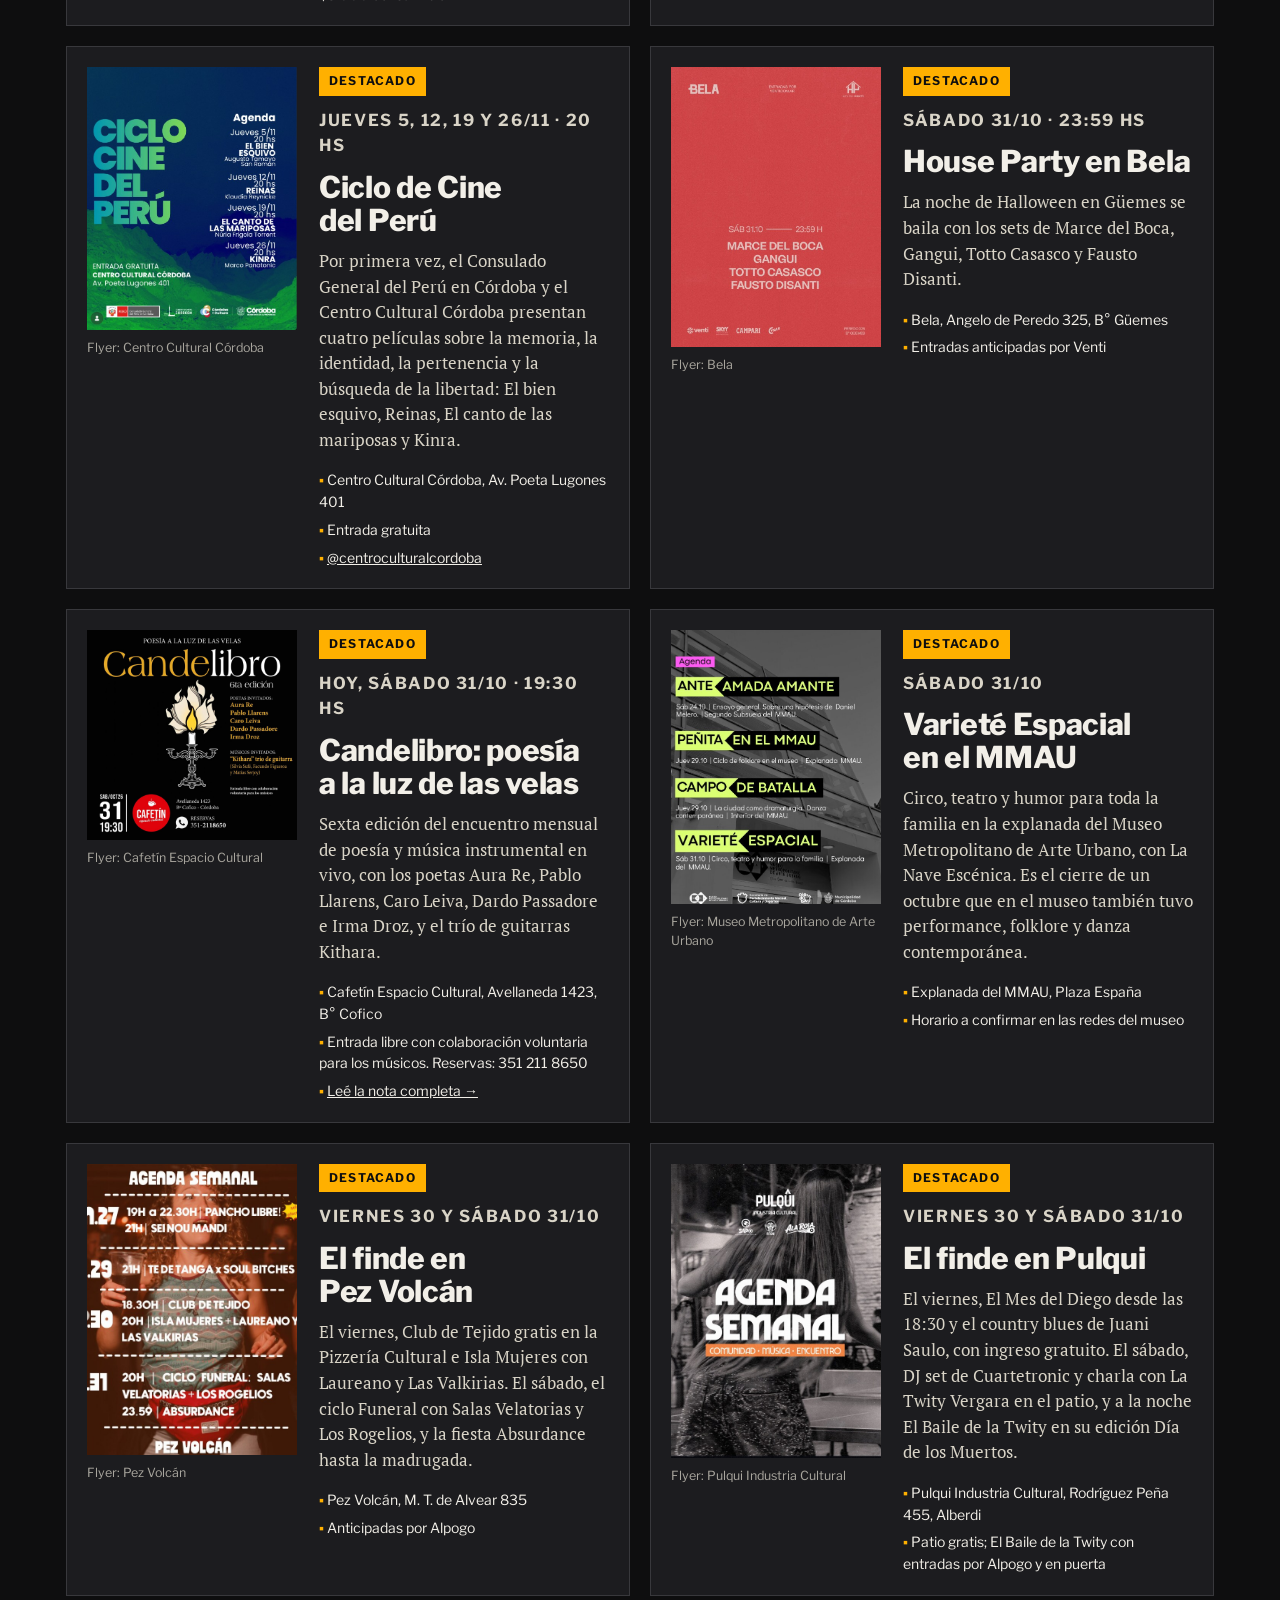
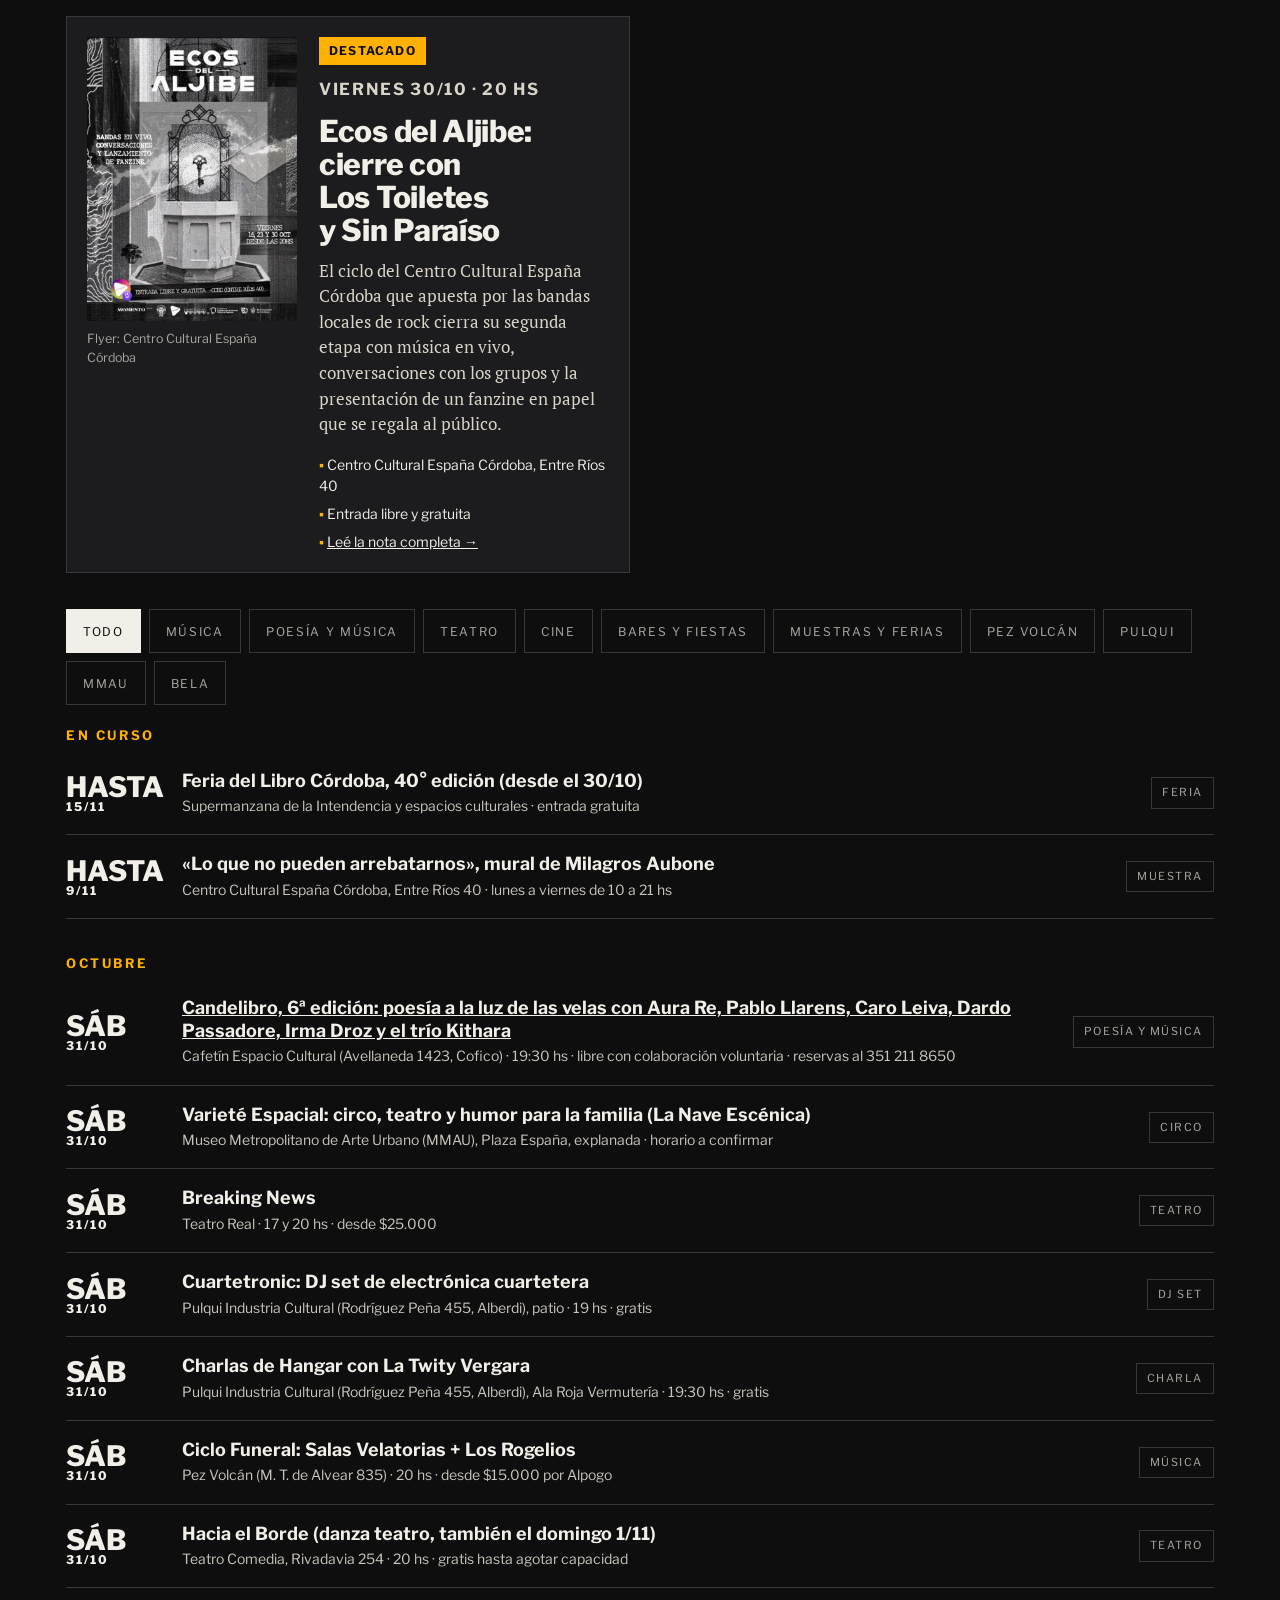
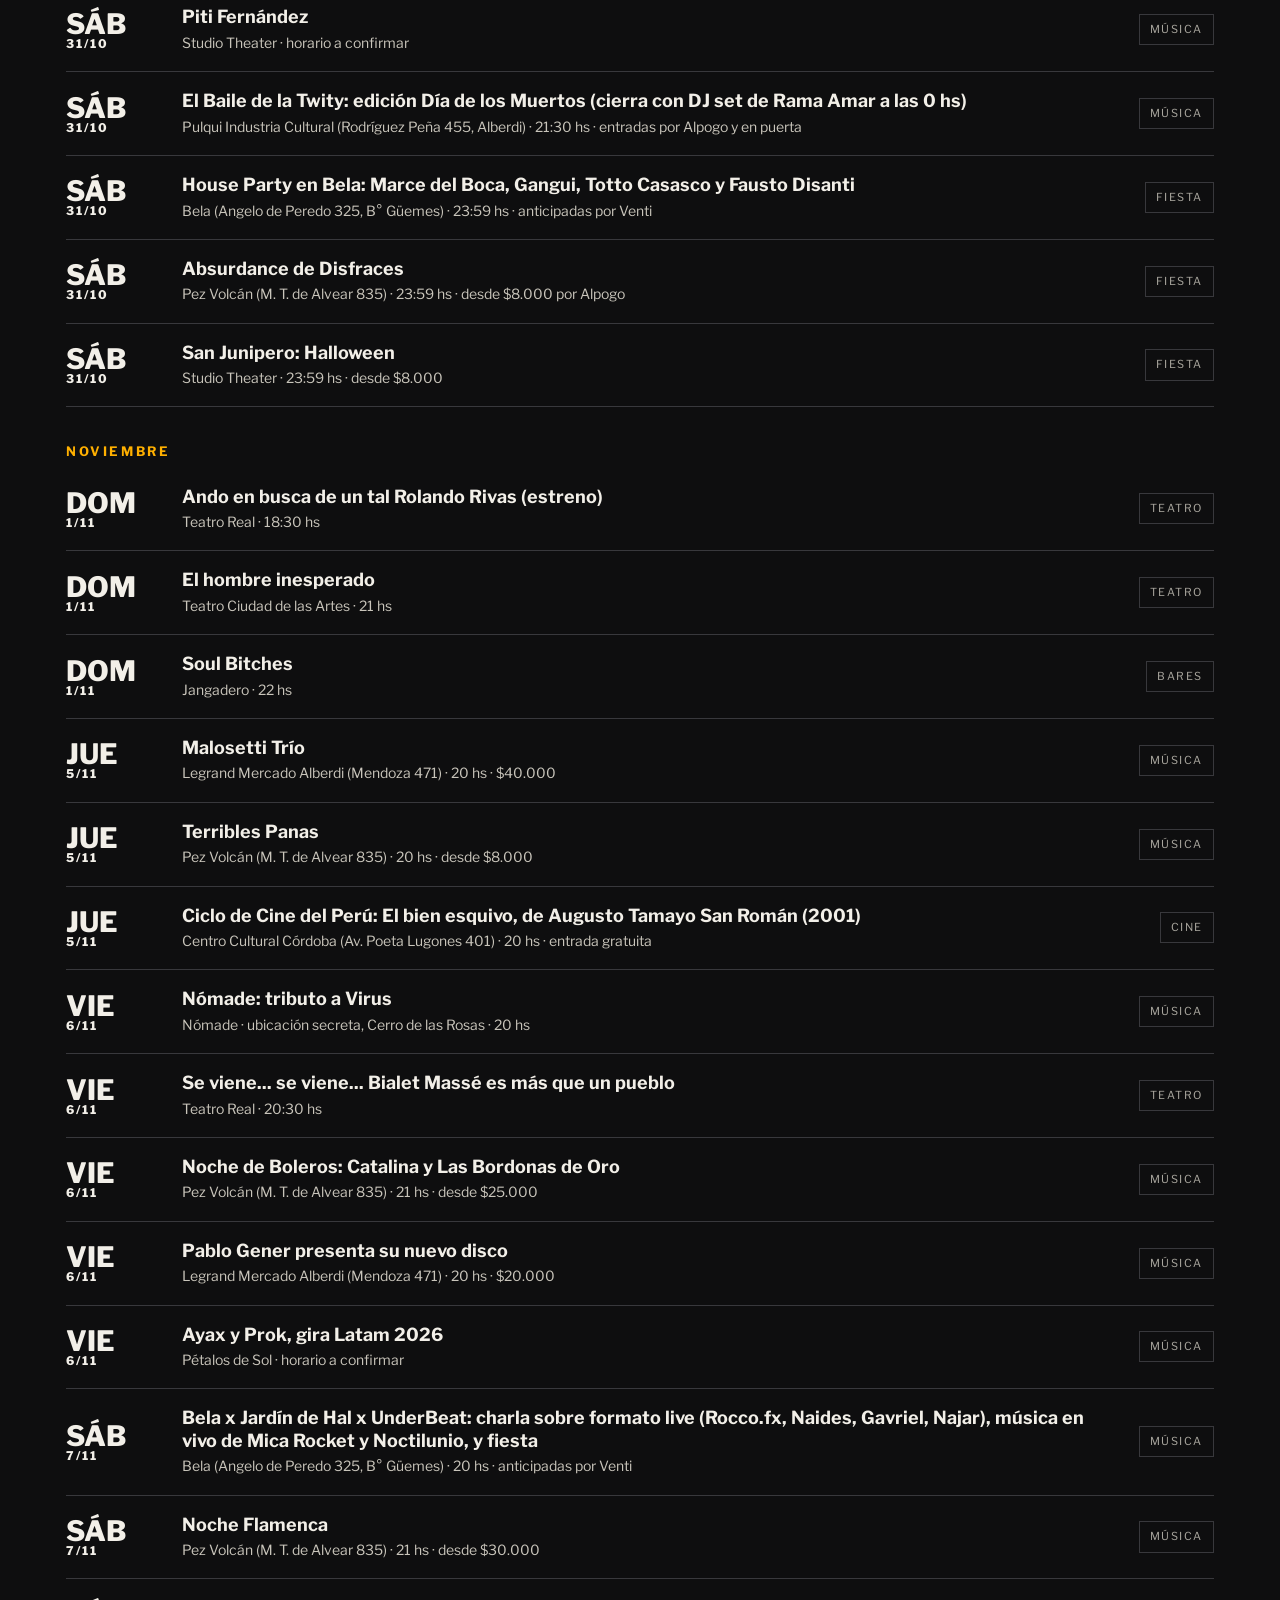
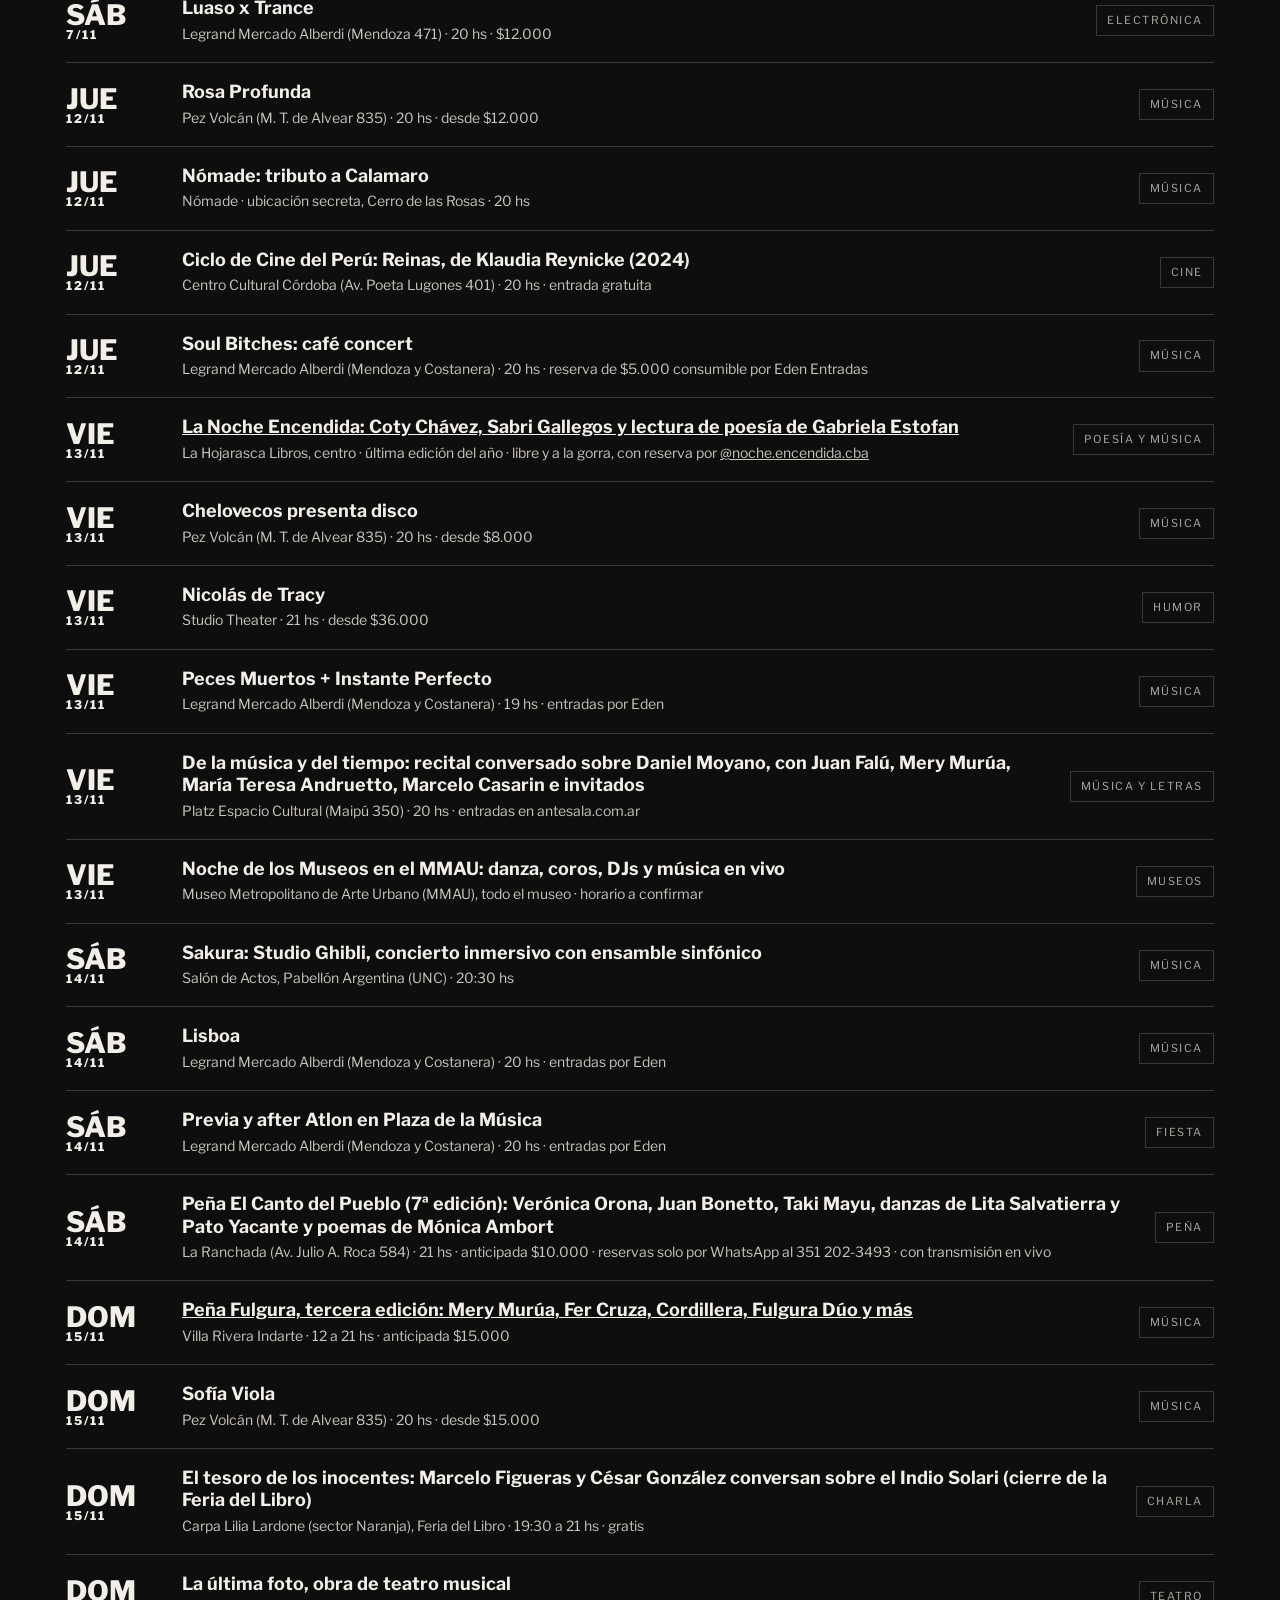
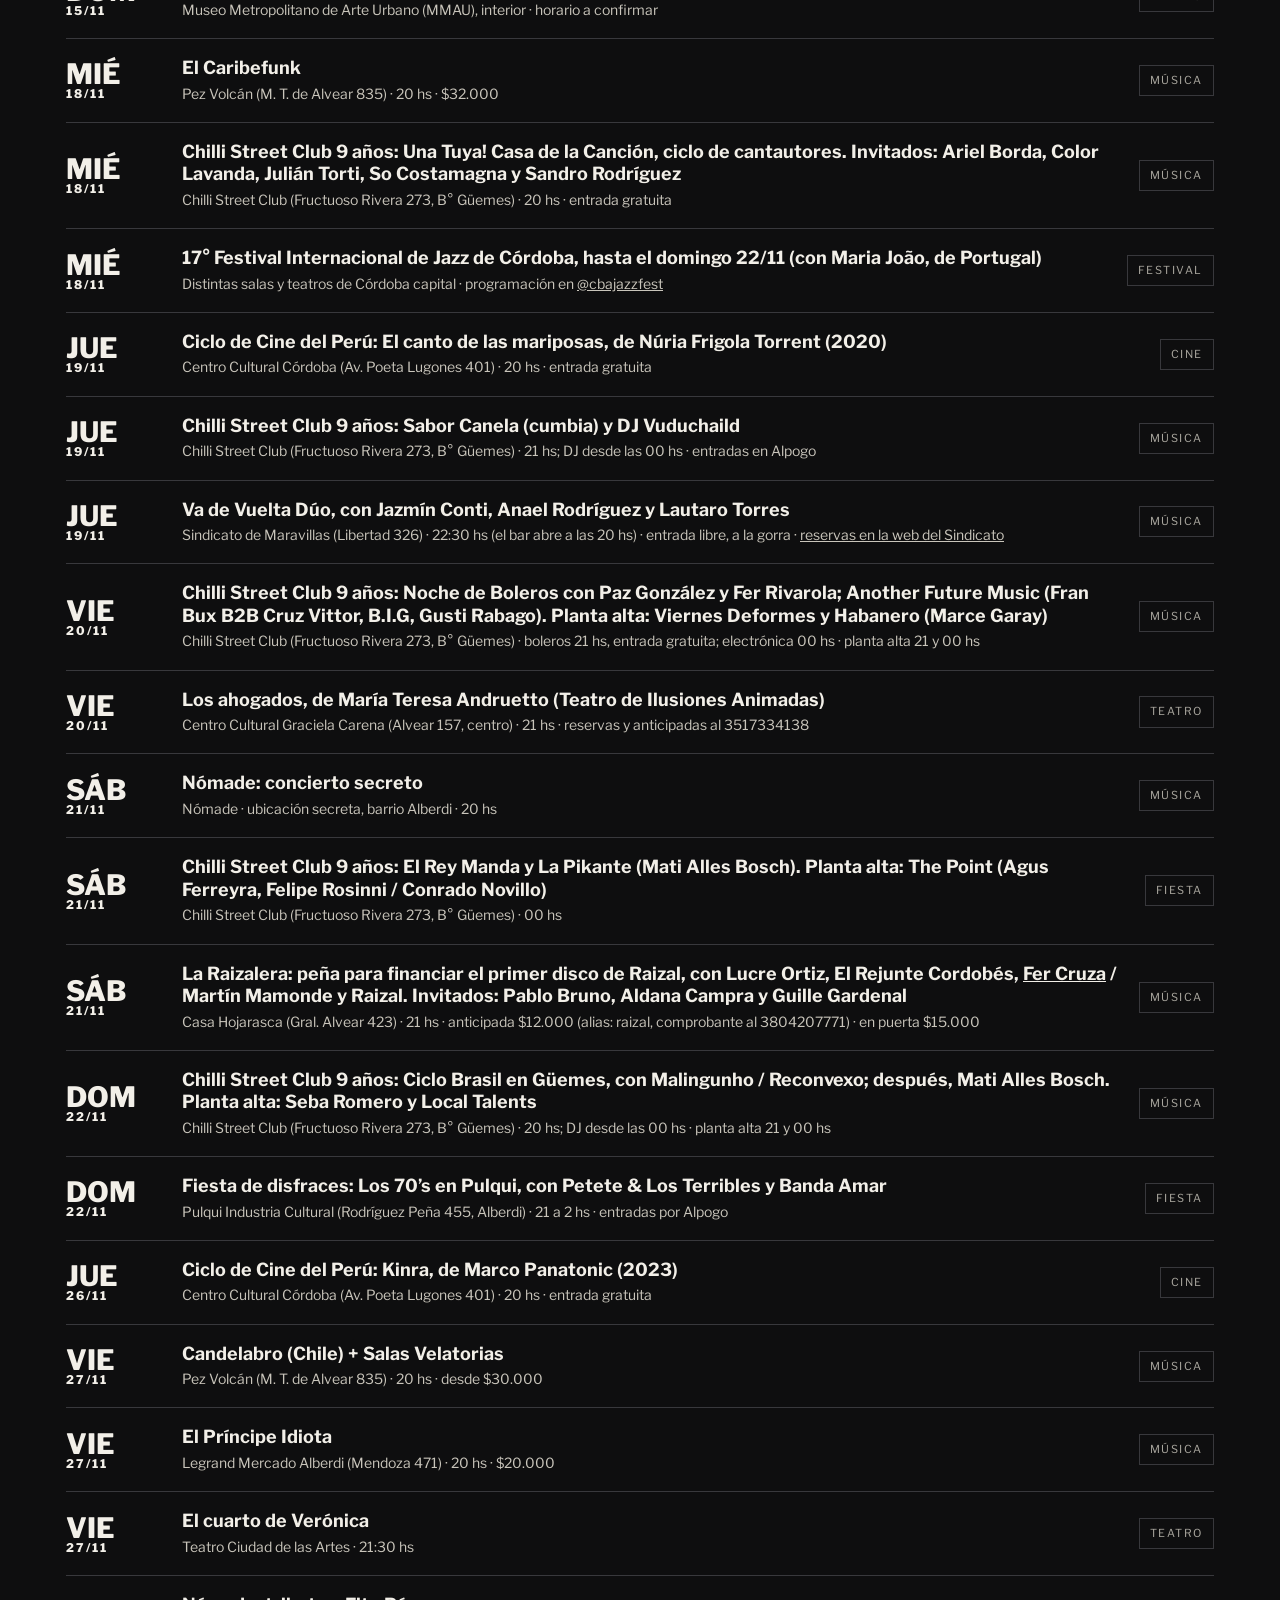
==== commit 494e041b: "Portada: agenda del finde del 20 al 22 de noviembre Co-Authored-By: Claude Opus 5.5 <noreply@anthrop" ====
--- a/index.html
+++ b/index.html
@@ -116,10 +116,10 @@
   <p>La Banda Sinfónica de la Provincia y Loretta Sorbello reinterpretaron el disco Back to Black en el Teatro del Libertador San Martín.</p>
 </a>
         <a class="nota" href="#agenda">
-          <div class="img img-agenda" aria-hidden="true"><span>SÁB 31 · DOM 1</span>AGENDA<br>DEL FINDE</div>
+          <div class="img img-agenda" aria-hidden="true"><span>VIE 20 · SÁB 21 · DOM 22</span>AGENDA<br>DEL FINDE</div>
           <span class="label seccion">Agenda</span>
           <h3>Qué hacer en Córdoba este finde</h3>
-          <p>Halloween en Pez Volcán, Pulqui, Bela y Studio Theater, Piti Fernández, danza teatro gratis en el Teatro Comedia y estrenos en el Teatro Real, del sábado 31 al domingo 1.</p>
+          <p>El cierre del Festival Internacional de Jazz, la semana aniversario de Chilli, <em>Los ahogados</em> en el Graciela Carena, La Raizalera en Casa Hojarasca y la fiesta de disfraces de Pulqui, del viernes 20 al domingo 22.</p>
         </a>
       </div>
     </div>
